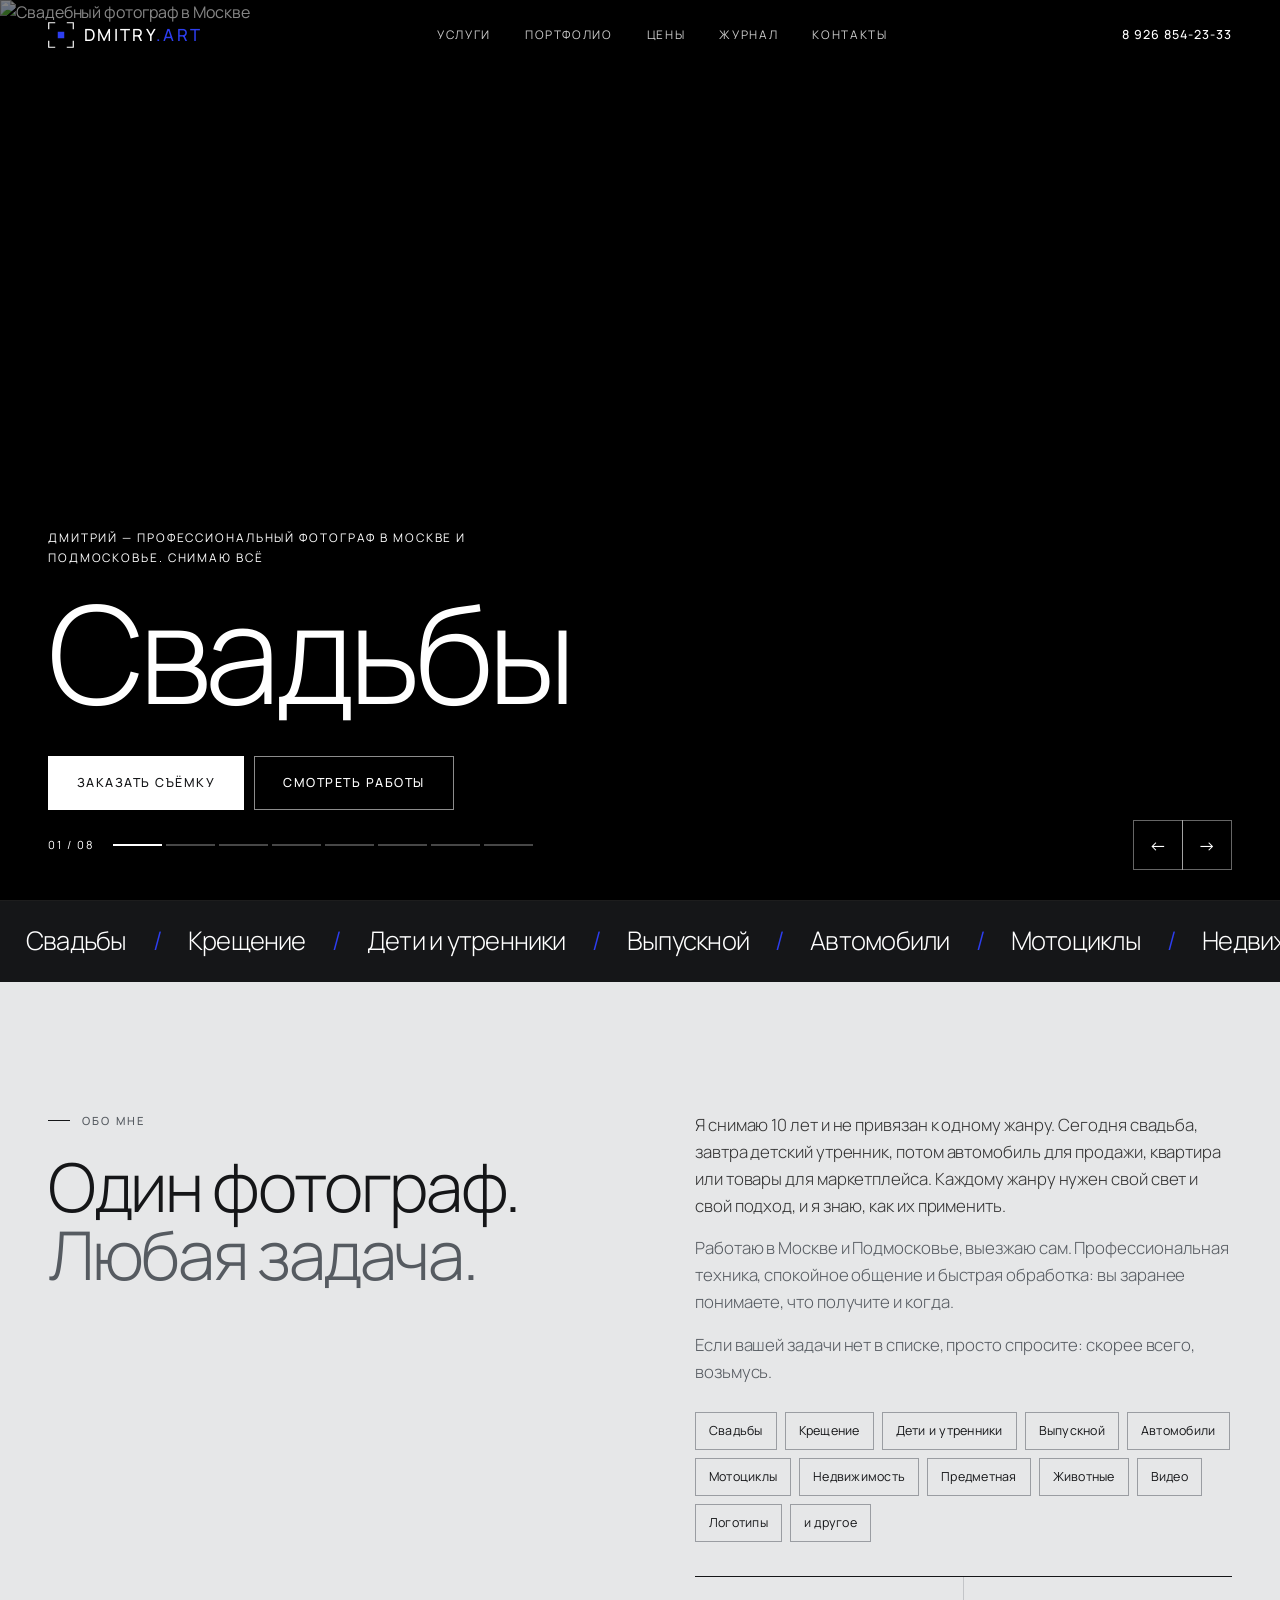
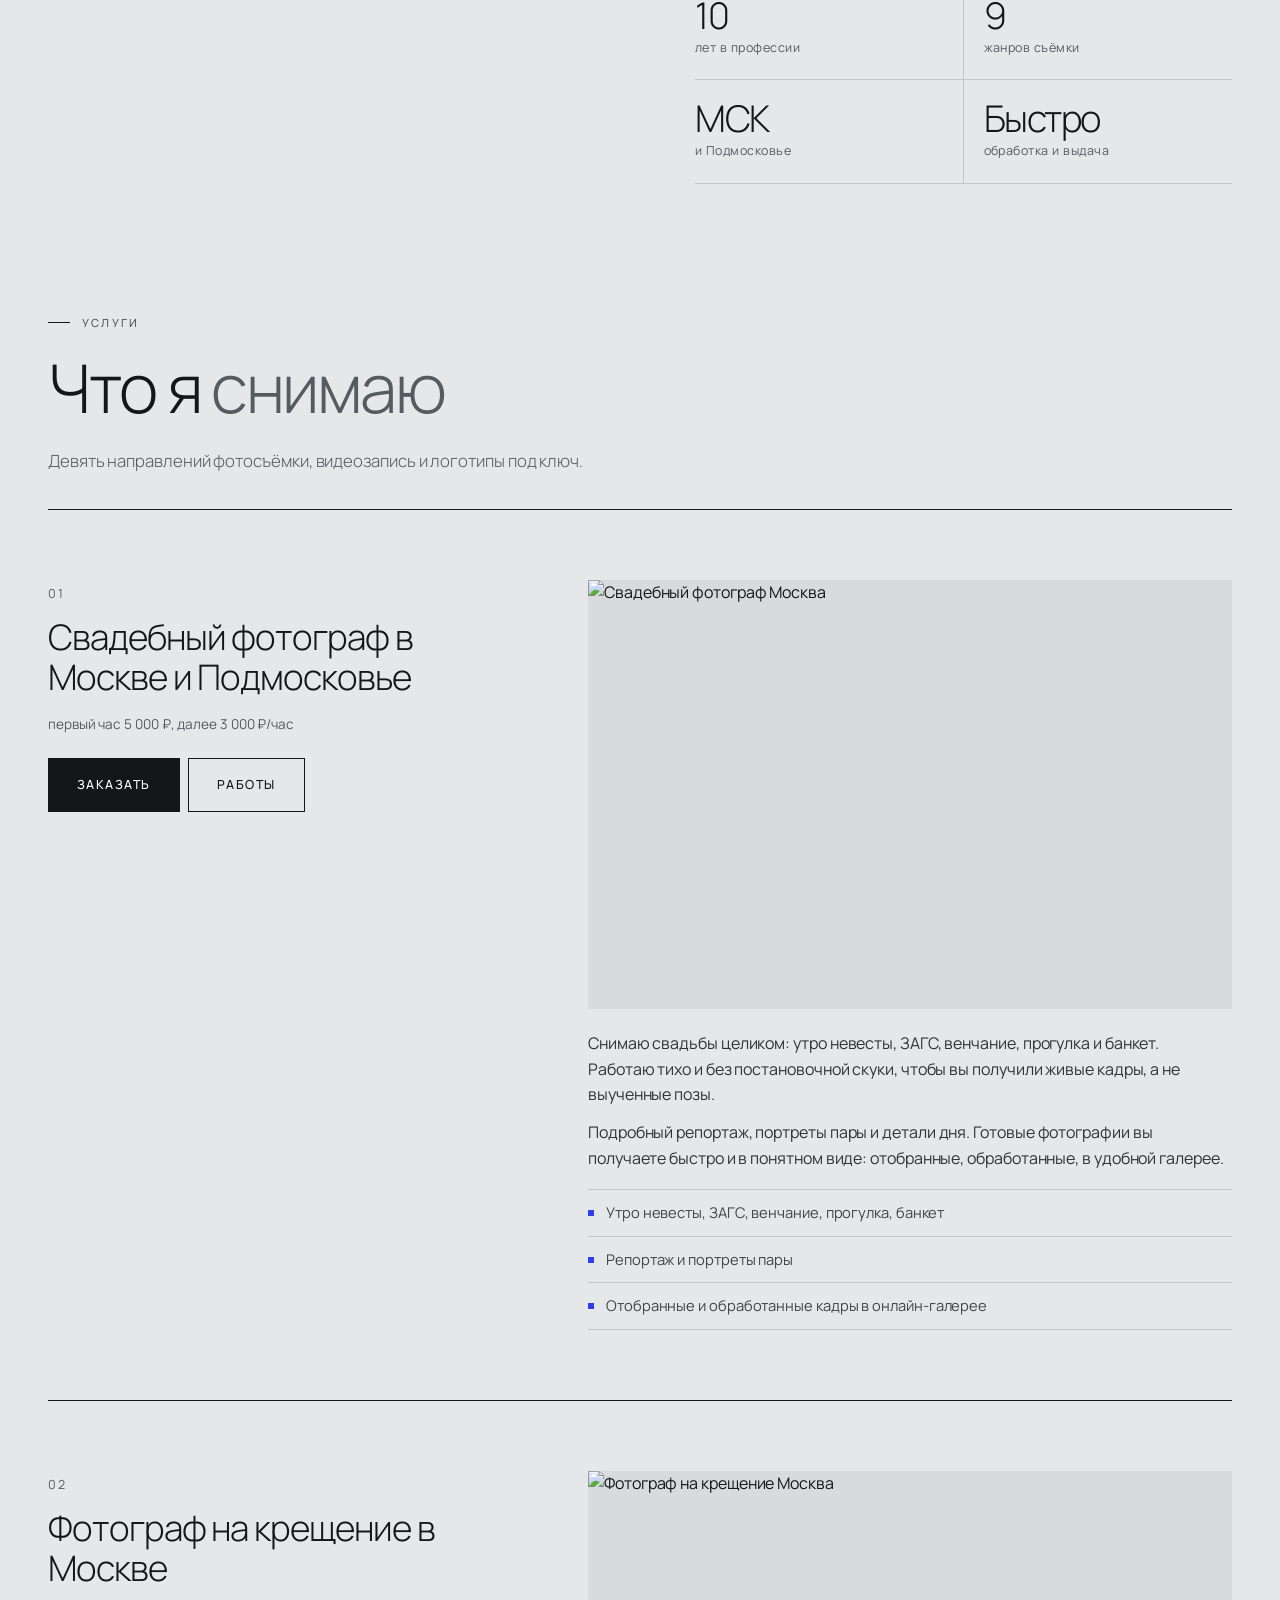
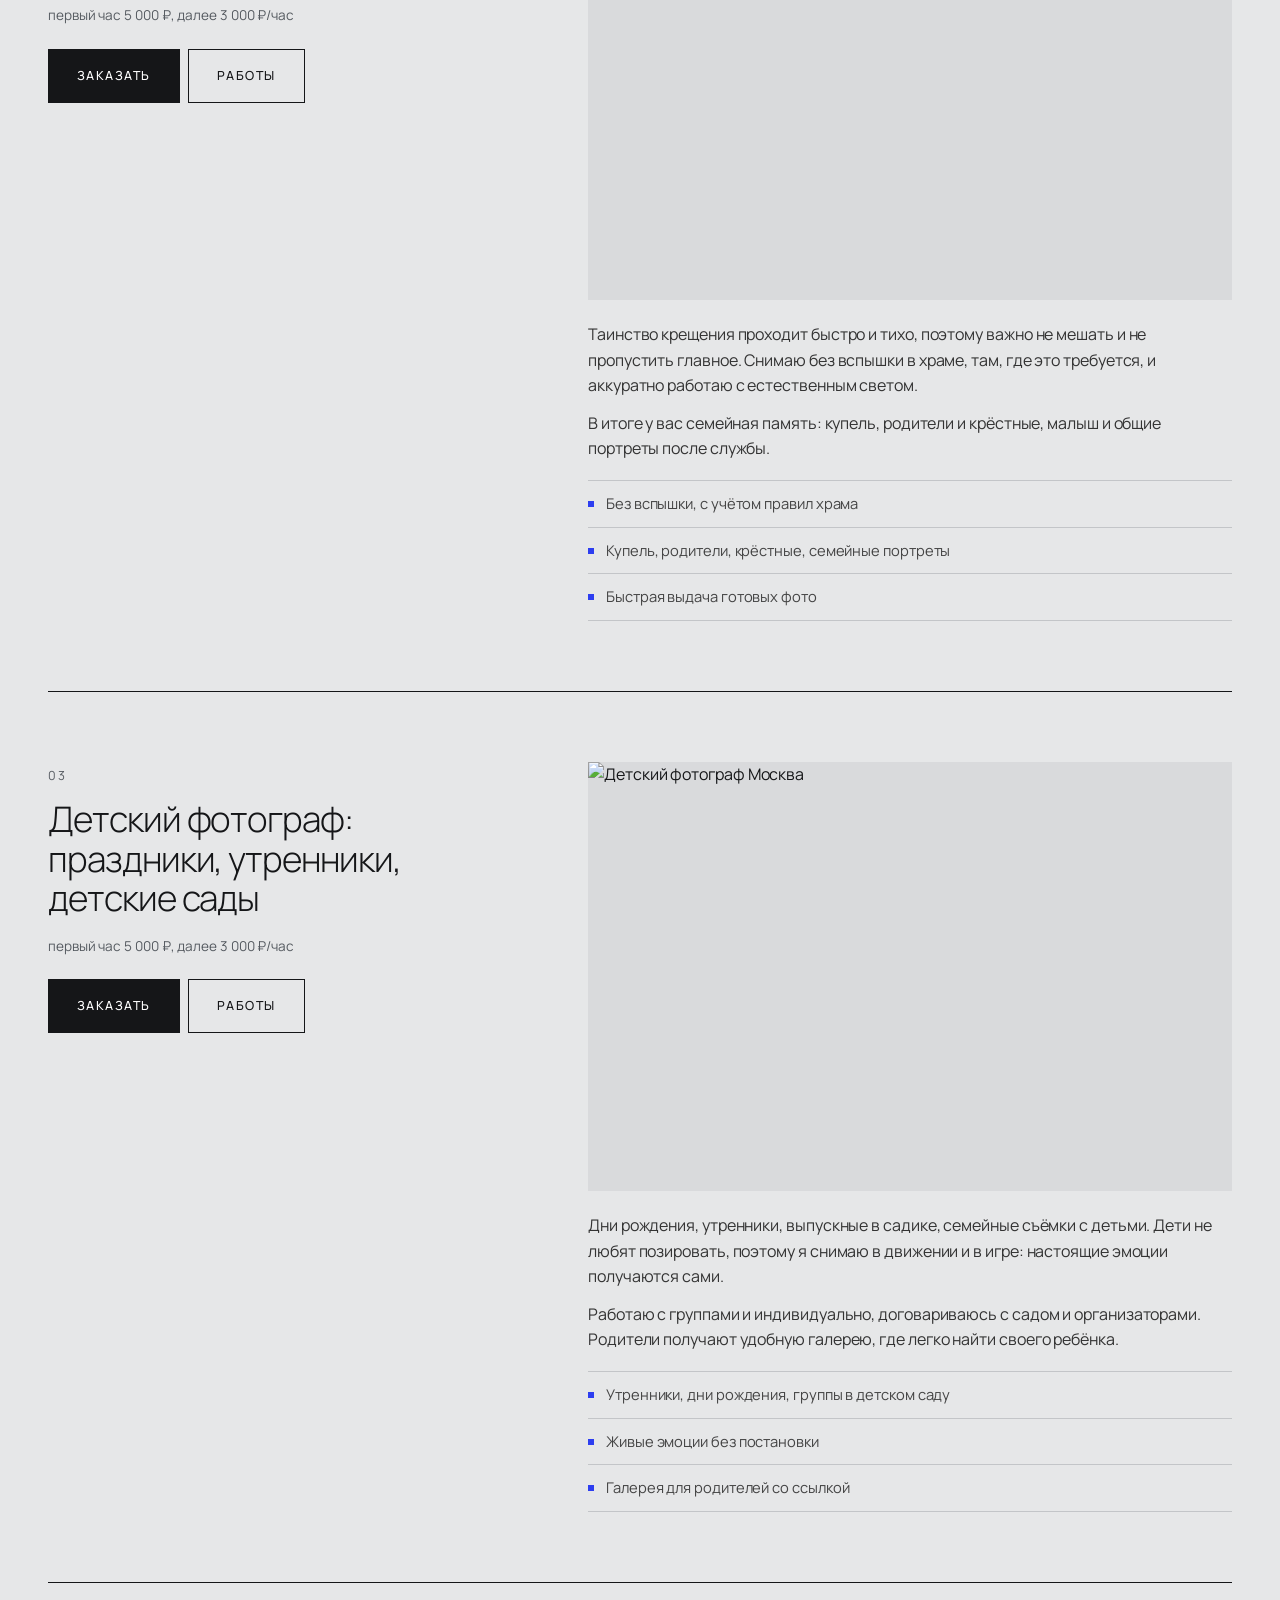
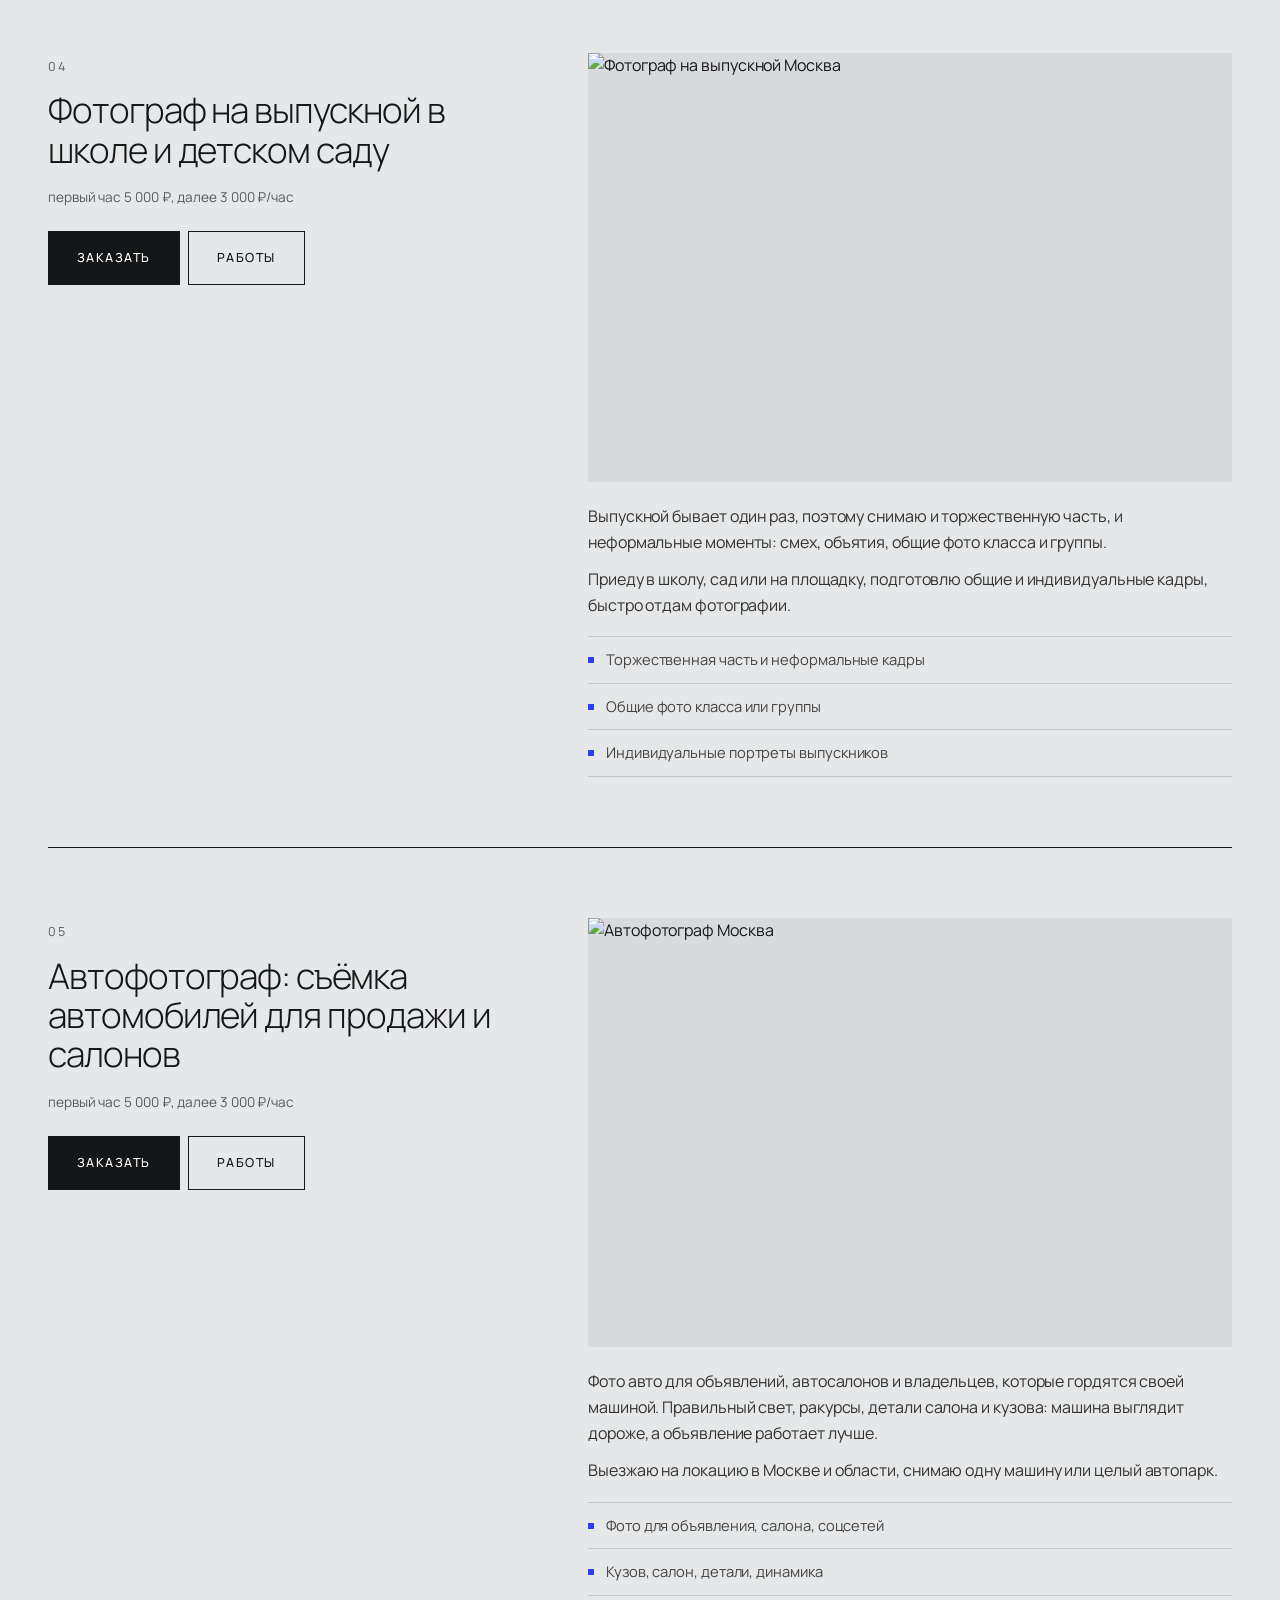
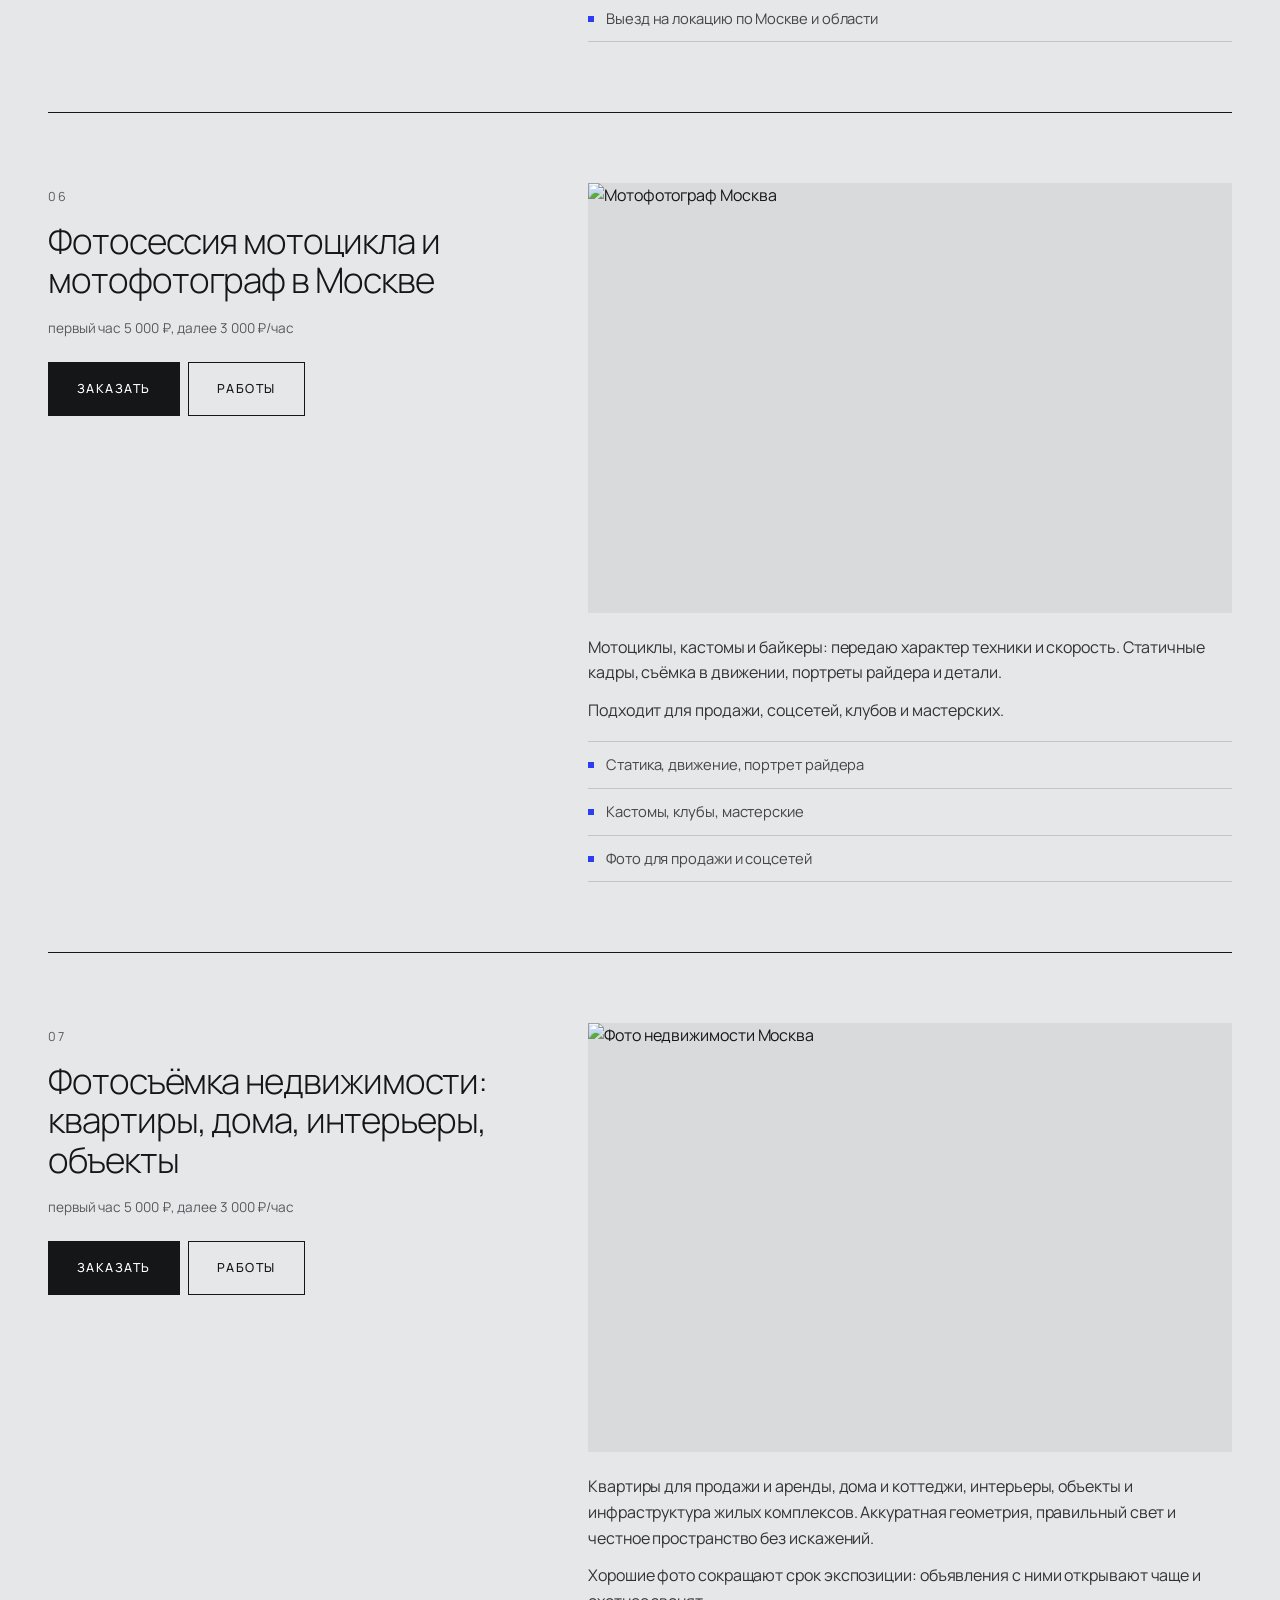
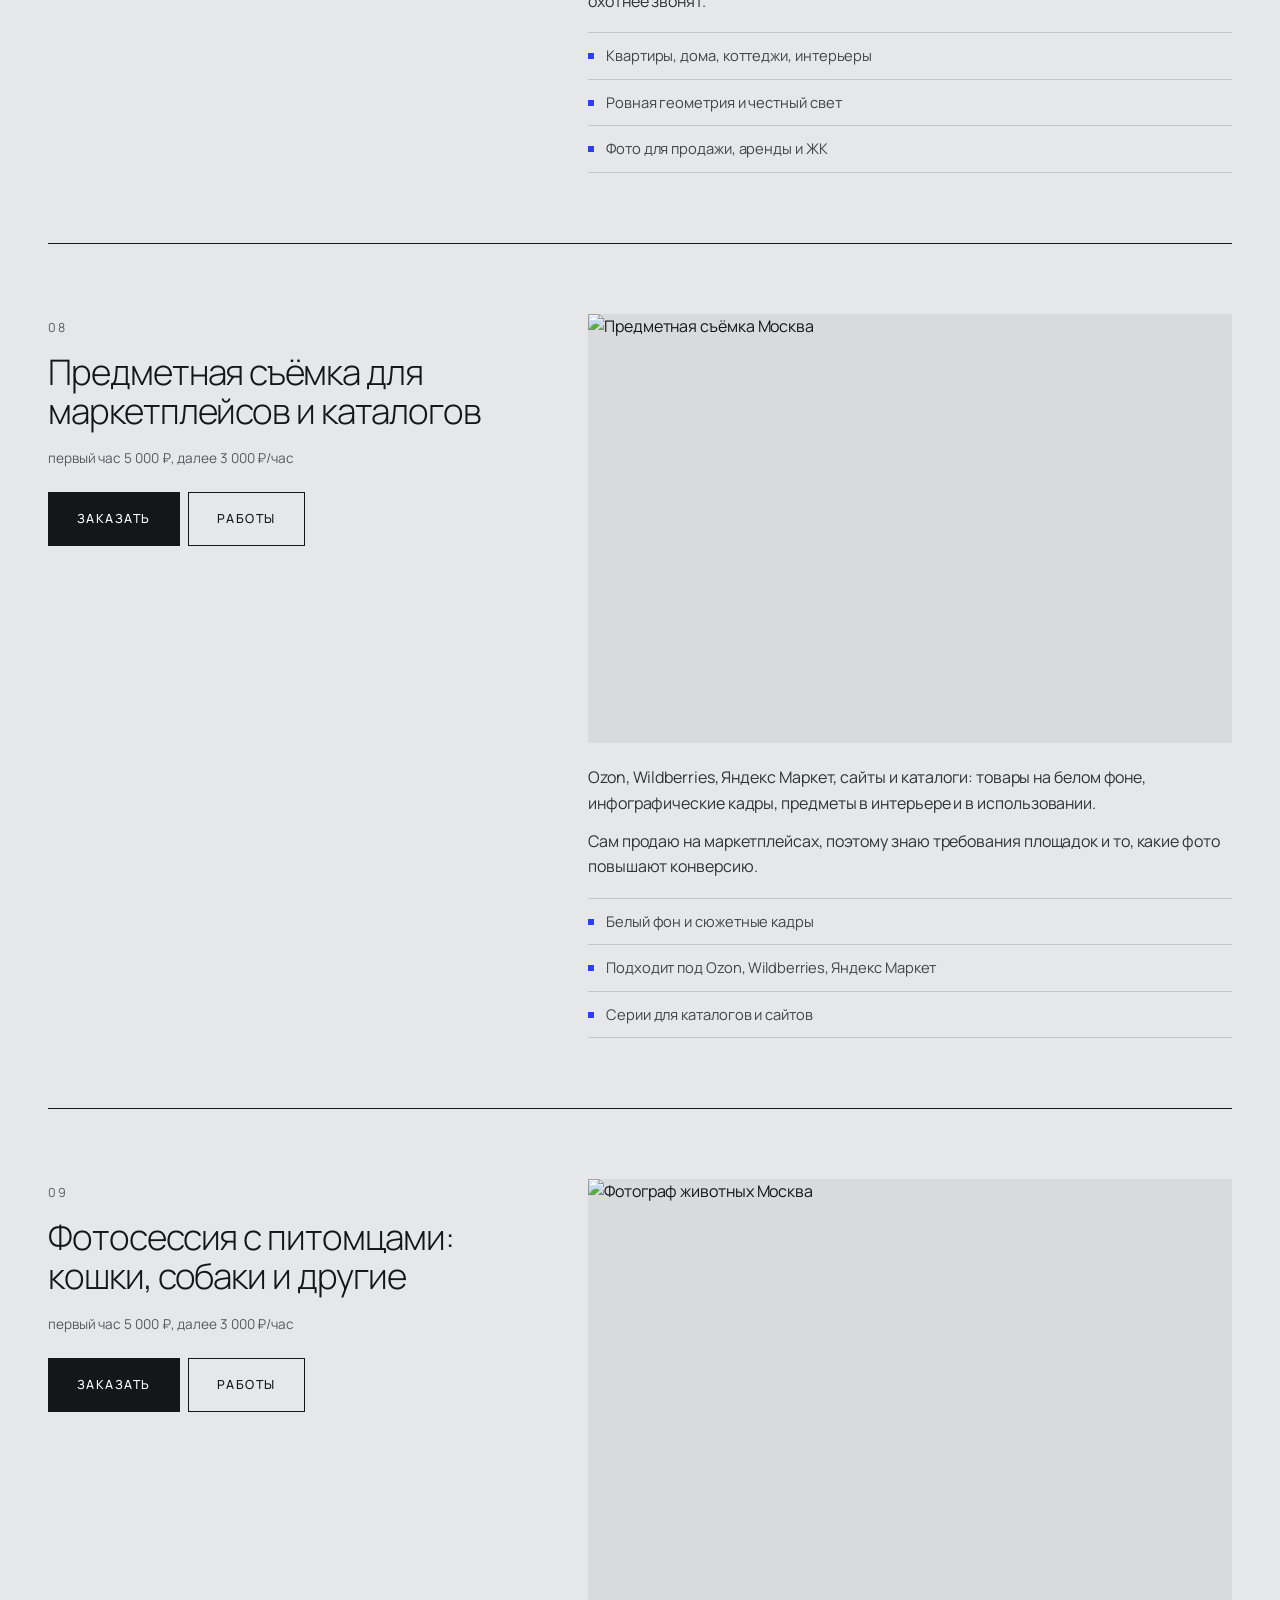
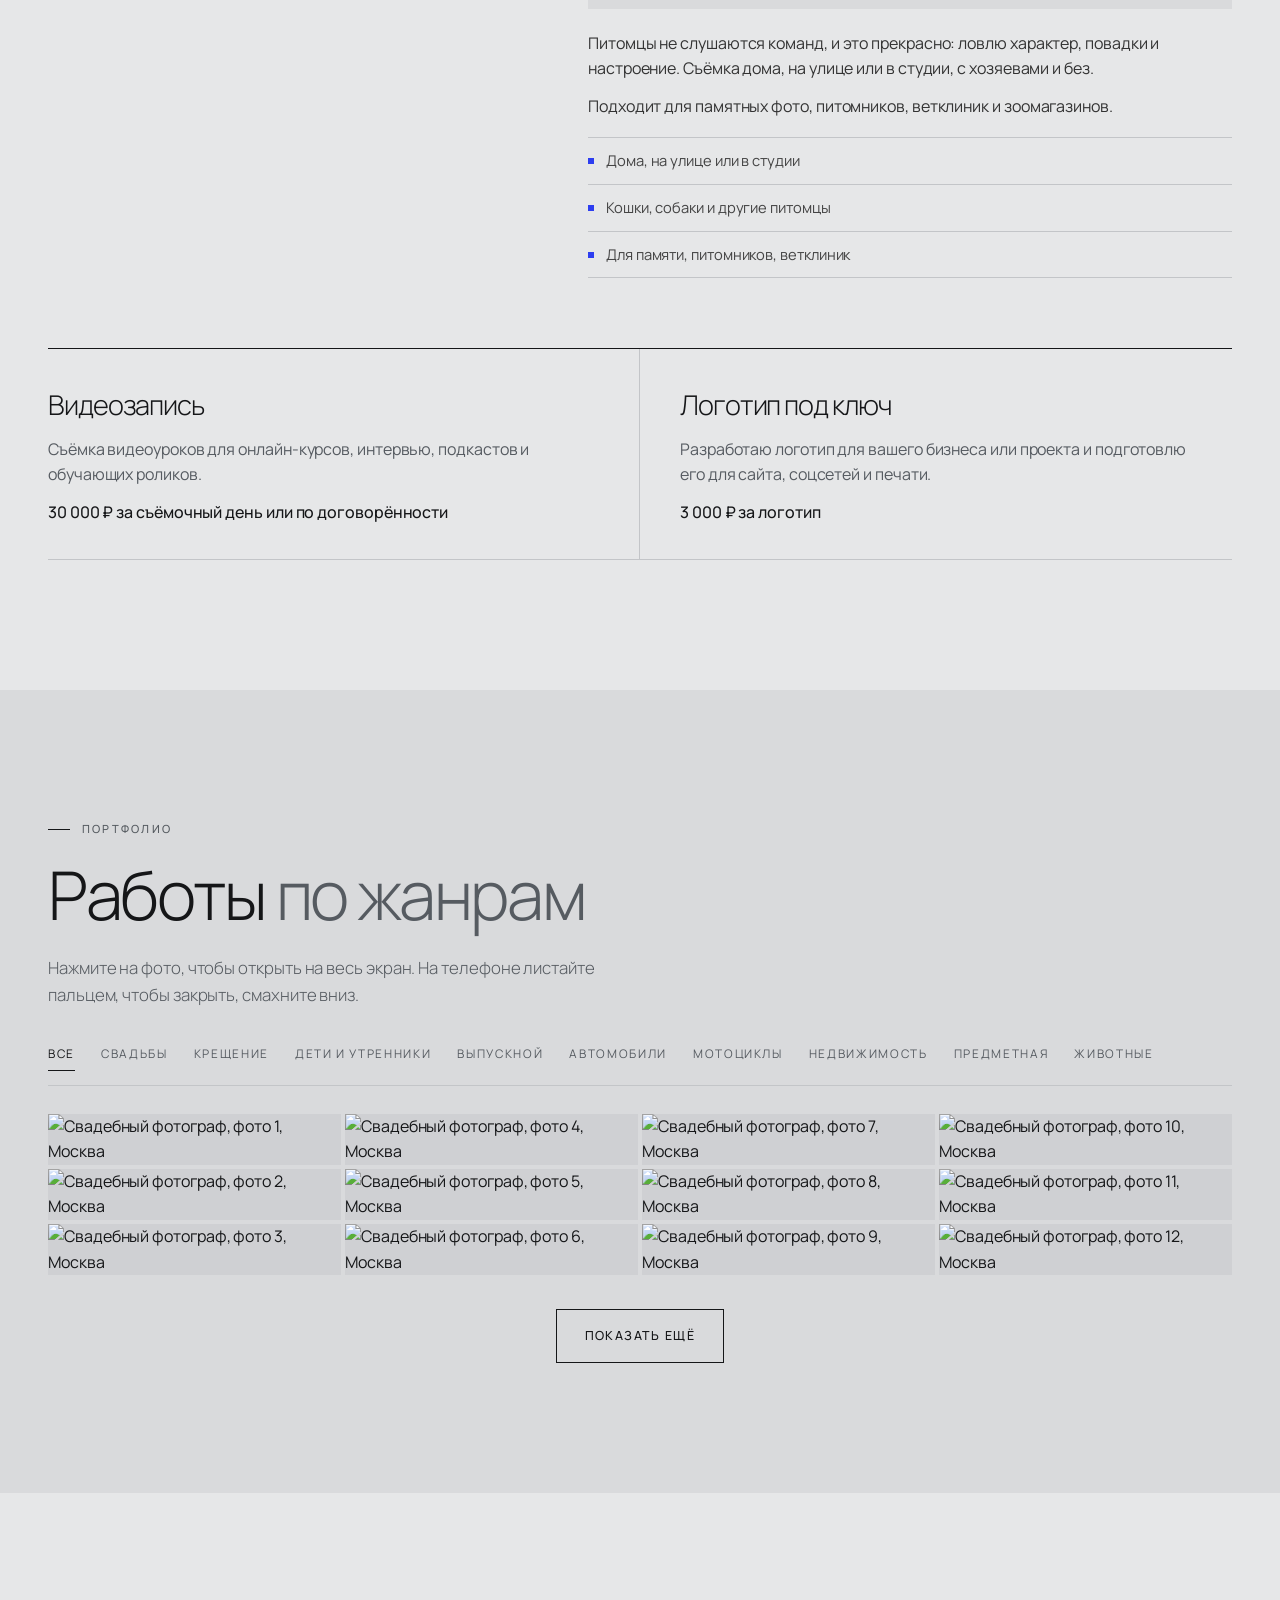
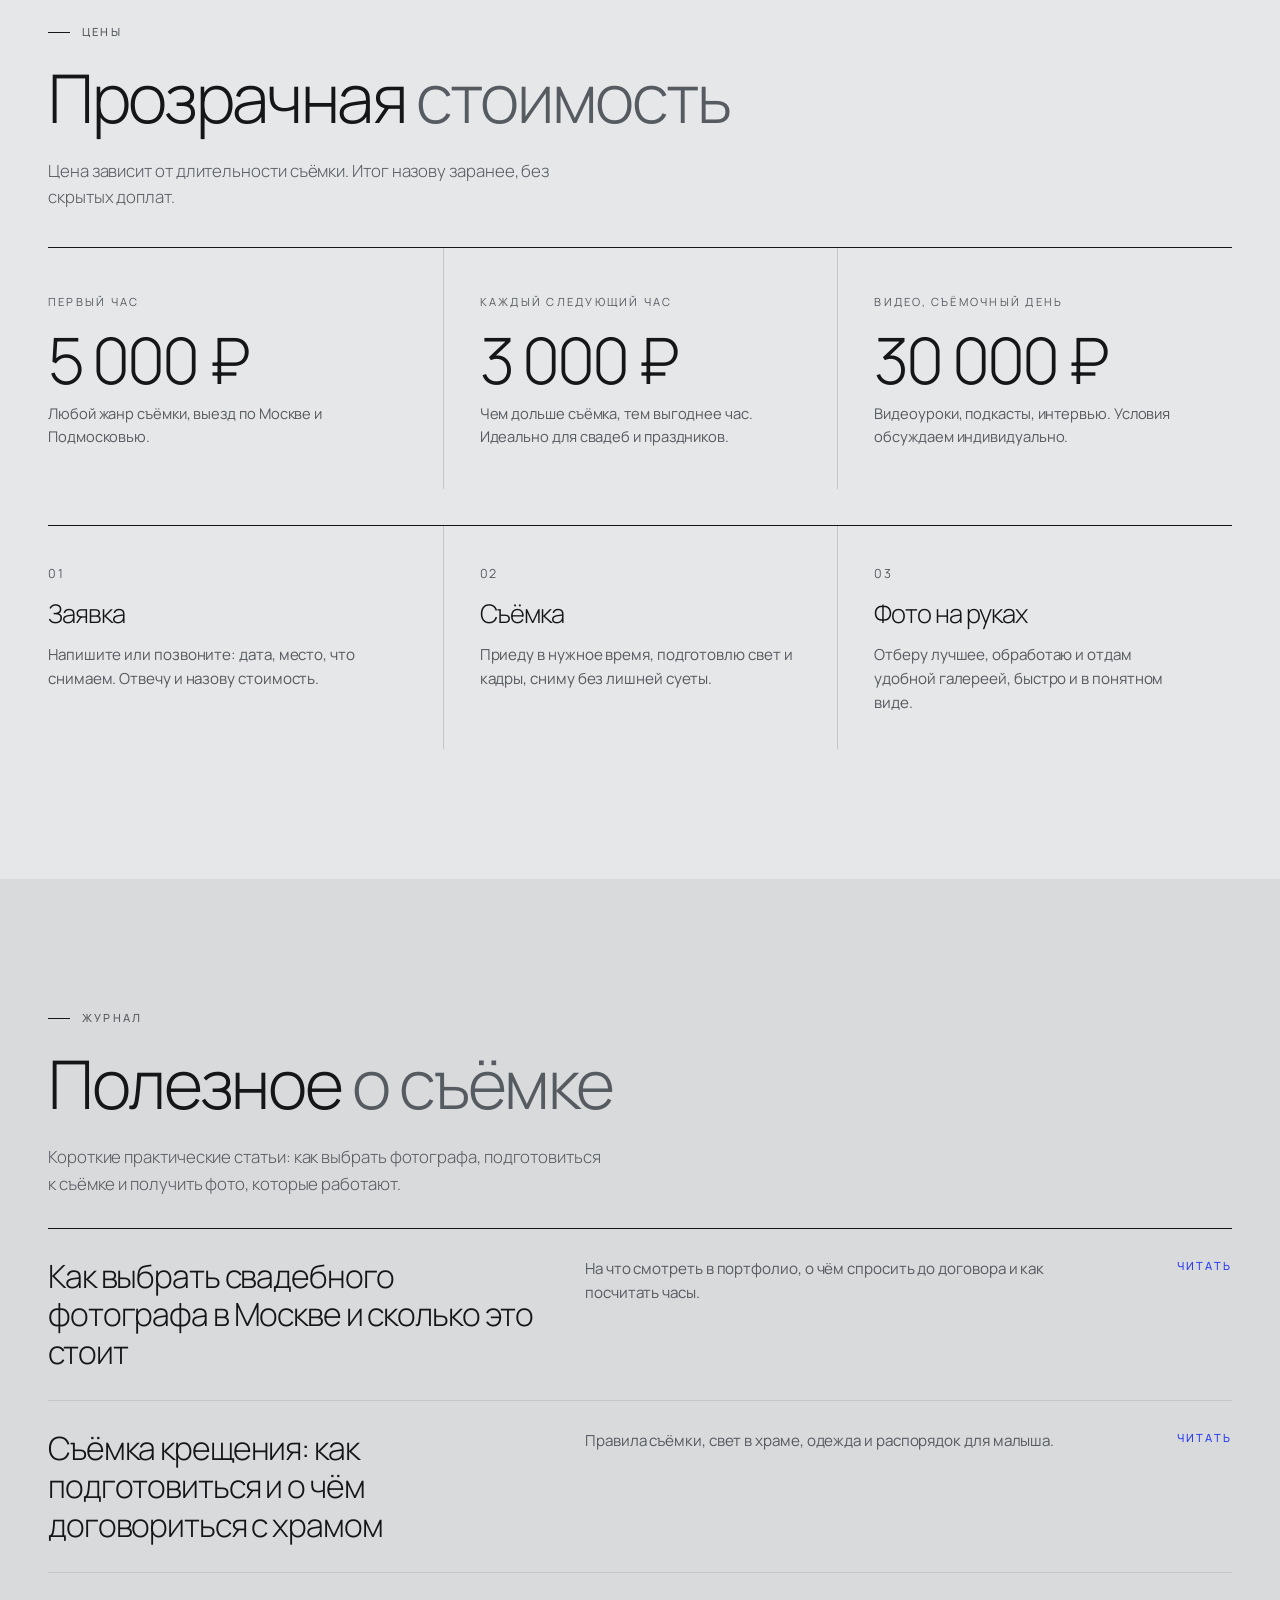
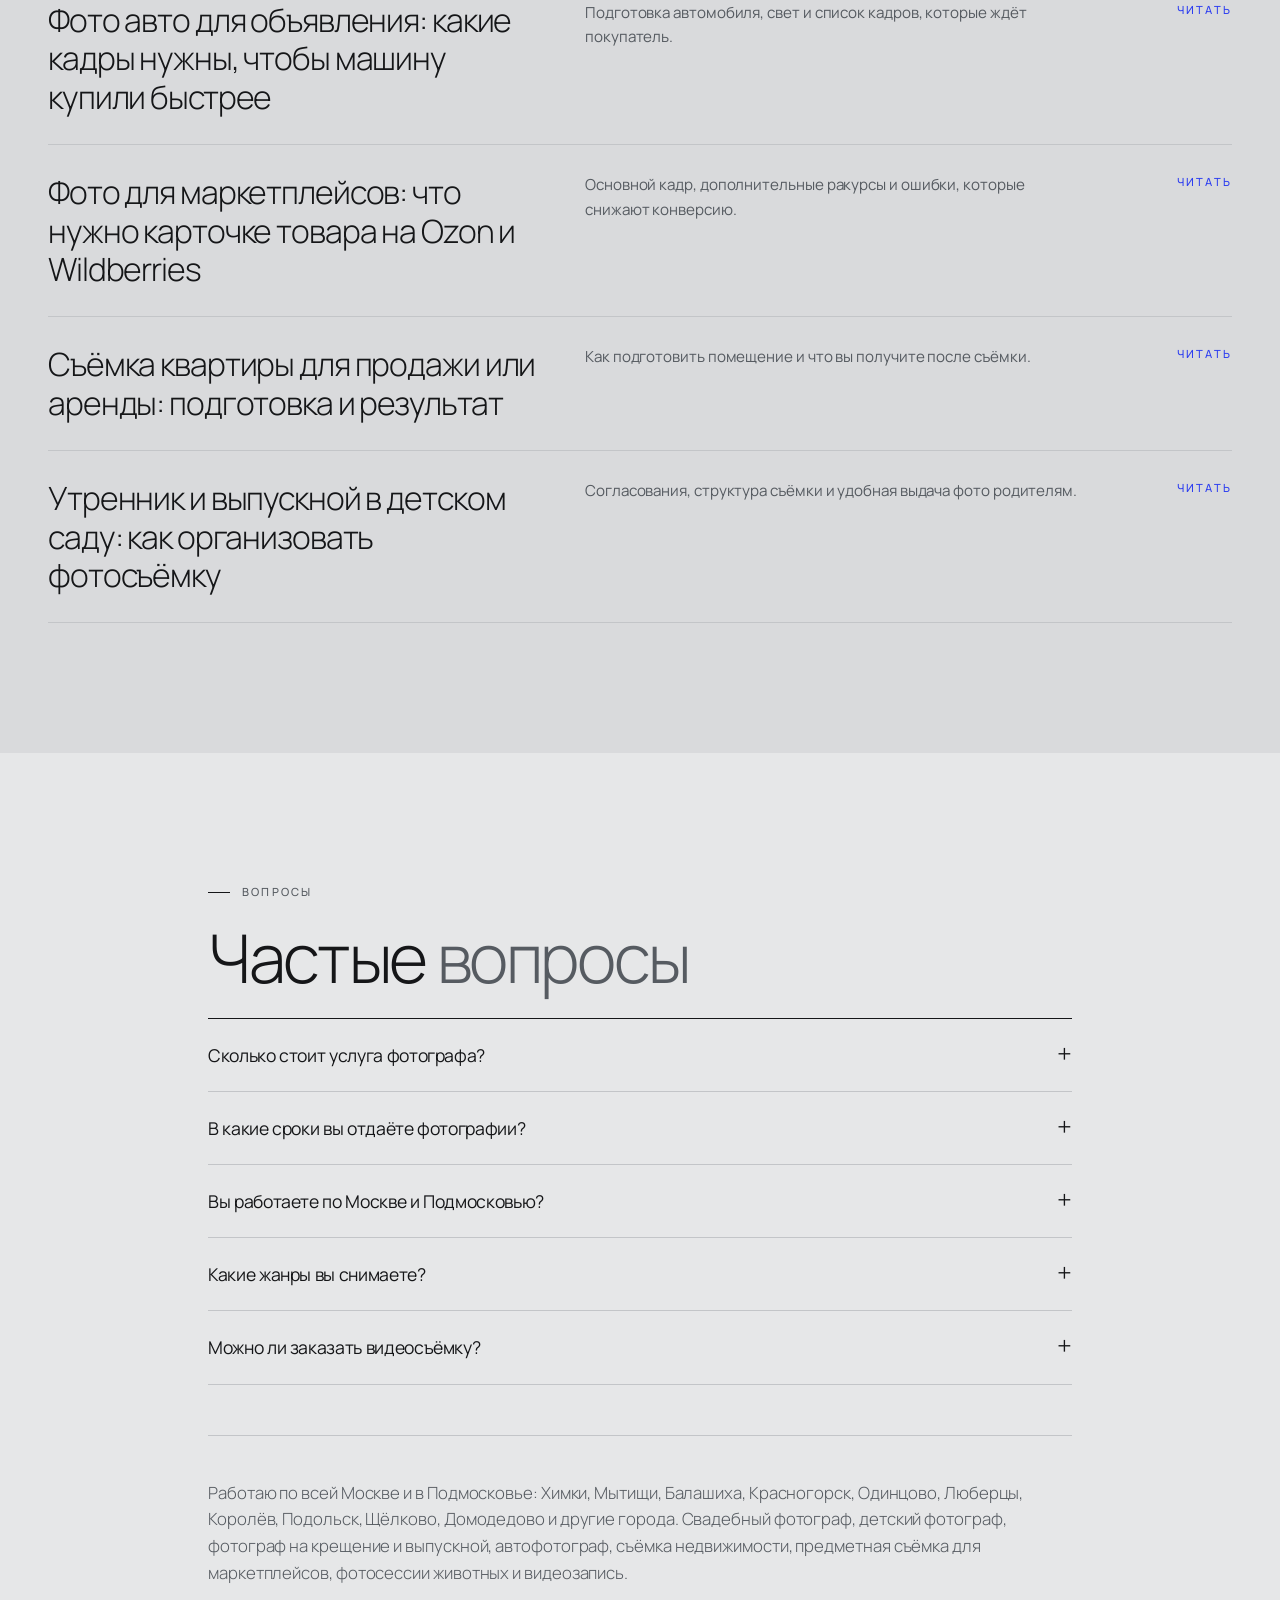
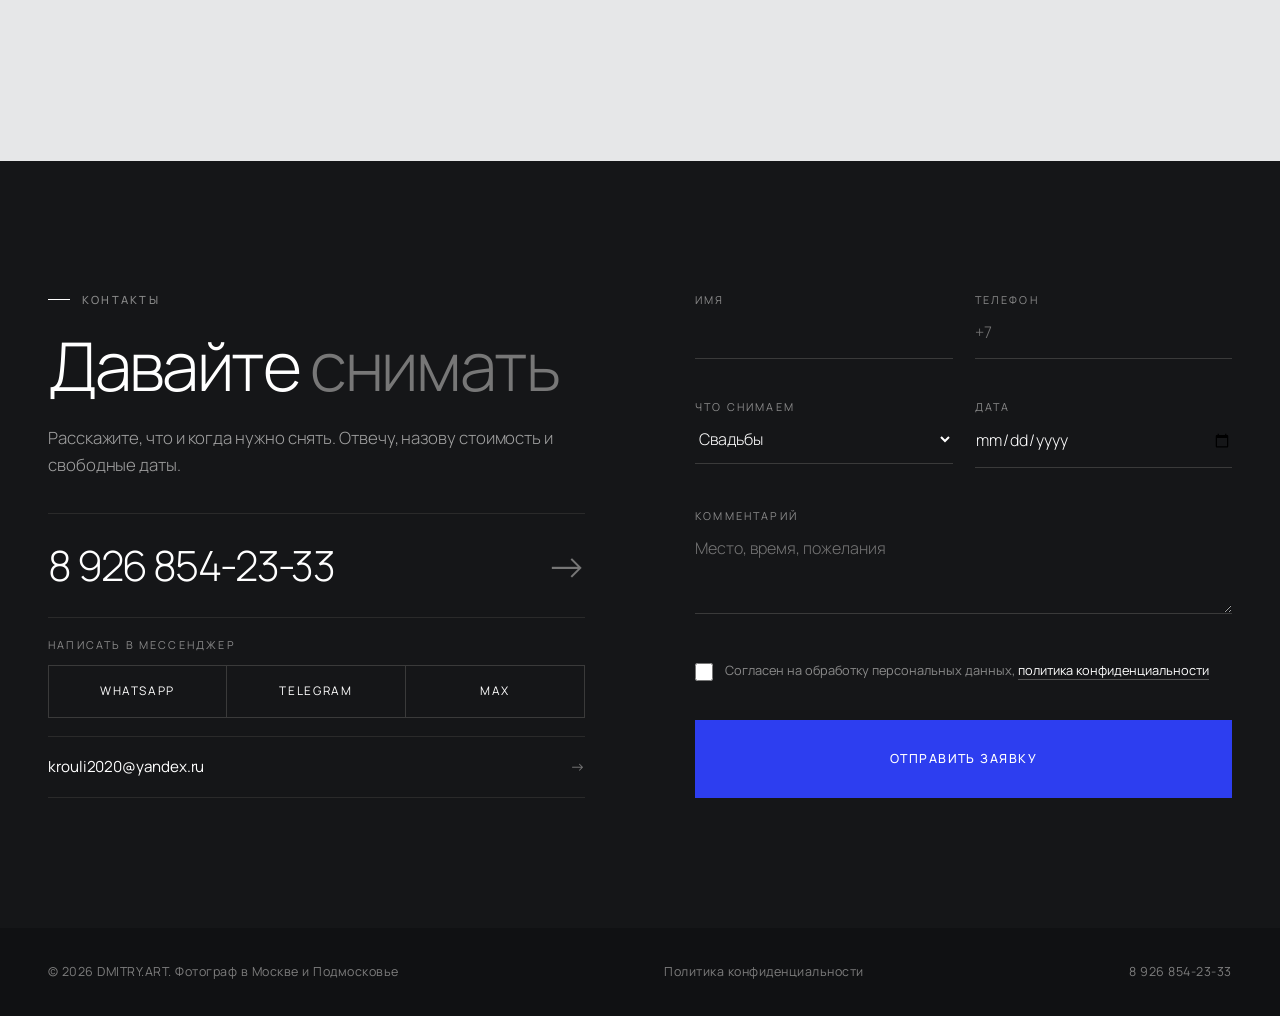
==== index.html @ 83240f7f "Новый саит" ====
<!DOCTYPE html>
<html lang="ru">
<head>
<meta charset="UTF-8">
<meta name="viewport" content="width=device-width,initial-scale=1,viewport-fit=cover">
<script>try{var H=document.documentElement;if(sessionStorage.getItem('pre'))H.classList.add('nopre');else H.classList.add('lock')}catch(e){document.documentElement.classList.add('nopre')}</script>
<noscript><style>#pre{display:none}.hero-c>*,.rv{opacity:1!important;transform:none!important}html.lock,html.lock body{overflow:auto}</style></noscript>
<title>Фотограф в Москве и Подмосковье — Дмитрий | свадьба, дети, авто, недвижимость</title>
<meta name="description" content="Профессиональный фотограф в Москве и Подмосковье: свадьбы, крещение, дети и утренники, выпускной, авто и мото, недвижимость, предметная съёмка, животные, видео. 10 лет опыта. Первый час 5 000 ₽. Тел. 8 926 854-23-33">
<meta name="robots" content="index,follow,max-image-preview:large">
<meta name="theme-color" content="#151618">
<link rel="canonical" href="https://fotografmoscow.ru/">
<link rel="icon" href="/favicon.svg" type="image/svg+xml">
<meta property="og:type" content="website">
<meta property="og:locale" content="ru_RU">
<meta property="og:site_name" content="DMITRY.ART — фотограф в Москве">
<meta property="og:url" content="https://fotografmoscow.ru/">
<meta property="og:title" content="Фотограф в Москве и Подмосковье — снимаю всё">
<meta property="og:description" content="Свадьбы, дети, авто, мото, недвижимость, предметная съёмка, животные, выпускные. 10 лет опыта. Быстрая обработка.">
<meta property="og:image" content="https://90f1661d-2ff4-4f29-b07c-0e47453ca691.selstorage.ru/site1166302/2bfe4692-74da-4766-bc38-d84afed0b779/2bfe4692-74da-4766-bc38-d84afed0b779-16442010.jpeg">
<meta name="twitter:card" content="summary_large_image">
<link rel="preconnect" href="https://fonts.googleapis.com"><link rel="preconnect" href="https://fonts.gstatic.com" crossorigin>
<link rel="preconnect" href="https://90f1661d-2ff4-4f29-b07c-0e47453ca691.selstorage.ru" crossorigin>
<link href="https://fonts.googleapis.com/css2?family=Manrope:wght@300;400;500;600&display=swap&subset=cyrillic" rel="stylesheet">
<script type="application/ld+json">{"@context": "https://schema.org", "@graph": [{"@type": ["LocalBusiness", "ProfessionalService"], "@id": "https://fotografmoscow.ru/#business", "name": "DMITRY.ART — фотограф в Москве", "url": "https://fotografmoscow.ru/", "telephone": "+79268542333", "email": "krouli2020@yandex.ru", "image": "https://90f1661d-2ff4-4f29-b07c-0e47453ca691.selstorage.ru/site1166302/2bfe4692-74da-4766-bc38-d84afed0b779/2bfe4692-74da-4766-bc38-d84afed0b779-16442010.jpeg", "logo": "https://fotografmoscow.ru/logo.svg", "description": "Многопрофильный фотограф в Москве и Подмосковье: свадьбы, крещения, дети, выпускные, авто, мото, недвижимость, предметная съёмка, животные, видео.", "address": {"@type": "PostalAddress", "addressLocality": "Москва", "addressCountry": "RU"}, "areaServed": ["Москва", "Московская область"], "priceRange": "от 5000 ₽", "hasOfferCatalog": {"@type": "OfferCatalog", "name": "Услуги фотографа", "itemListElement": [{"@type": "Offer", "itemOffered": {"@type": "Service", "name": "Свадебный фотограф в Москве и Подмосковье", "areaServed": "Москва и Московская область"}}, {"@type": "Offer", "itemOffered": {"@type": "Service", "name": "Фотограф на крещение в Москве", "areaServed": "Москва и Московская область"}}, {"@type": "Offer", "itemOffered": {"@type": "Service", "name": "Детский фотограф: праздники, утренники, детские сады", "areaServed": "Москва и Московская область"}}, {"@type": "Offer", "itemOffered": {"@type": "Service", "name": "Фотограф на выпускной в школе и детском саду", "areaServed": "Москва и Московская область"}}, {"@type": "Offer", "itemOffered": {"@type": "Service", "name": "Автофотограф: съёмка автомобилей для продажи и салонов", "areaServed": "Москва и Московская область"}}, {"@type": "Offer", "itemOffered": {"@type": "Service", "name": "Фотосессия мотоцикла и мотофотограф в Москве", "areaServed": "Москва и Московская область"}}, {"@type": "Offer", "itemOffered": {"@type": "Service", "name": "Фотосъёмка недвижимости: квартиры, дома, интерьеры, объекты", "areaServed": "Москва и Московская область"}}, {"@type": "Offer", "itemOffered": {"@type": "Service", "name": "Предметная съёмка для маркетплейсов и каталогов", "areaServed": "Москва и Московская область"}}, {"@type": "Offer", "itemOffered": {"@type": "Service", "name": "Фотосессия с питомцами: кошки, собаки и другие", "areaServed": "Москва и Московская область"}}]}}, {"@type": "FAQPage", "mainEntity": [{"@type": "Question", "name": "Сколько стоит услуга фотографа?", "acceptedAnswer": {"@type": "Answer", "text": "Первый час съёмки стоит 5 000 ₽, каждый следующий час 3 000 ₽. Съёмка в ЗАГСе 5 000 ₽. Точную стоимость назову после короткого разговора о задаче."}}, {"@type": "Question", "name": "В какие сроки вы отдаёте фотографии?", "acceptedAnswer": {"@type": "Answer", "text": "Быстро: отбираю лучшие кадры и обрабатываю их без долгих пауз. Конкретный срок называю заранее, он зависит от объёма съёмки."}}, {"@type": "Question", "name": "Вы работаете по Москве и Подмосковью?", "acceptedAnswer": {"@type": "Answer", "text": "Да, выезжаю по Москве и Московской области. Дальние поездки обсуждаем отдельно."}}, {"@type": "Question", "name": "Какие жанры вы снимаете?", "acceptedAnswer": {"@type": "Answer", "text": "Свадьбы, крещения, детские праздники и сады, выпускные, автомобили, мотоциклы, недвижимость, предметную съёмку для маркетплейсов и животных. Также записываю видео и делаю логотипы под ключ."}}, {"@type": "Question", "name": "Можно ли заказать видеосъёмку?", "acceptedAnswer": {"@type": "Answer", "text": "Да: видеоуроки для онлайн-курсов, интервью, подкасты. Съёмочный день стоит 30 000 ₽ или по договорённости."}}]}, {"@type": "Article", "headline": "Как выбрать свадебного фотографа в Москве и сколько это стоит", "description": "На что смотреть в портфолио, о чём спросить до договора и как посчитать часы.", "datePublished": "2026-10-28", "dateModified": "2026-10-28", "author": {"@type": "Person", "name": "Дмитрий"}, "publisher": {"@id": "https://fotografmoscow.ru/#business"}, "mainEntityOfPage": "https://fotografmoscow.ru/#kak-vybrat-svadebnogo-fotografa", "image": "https://90f1661d-2ff4-4f29-b07c-0e47453ca691.selstorage.ru/site1166302/2bfe4692-74da-4766-bc38-d84afed0b779/2bfe4692-74da-4766-bc38-d84afed0b779-16442010.jpeg"}, {"@type": "Article", "headline": "Съёмка крещения: как подготовиться и о чём договориться с храмом", "description": "Правила съёмки, свет в храме, одежда и распорядок для малыша.", "datePublished": "2026-10-28", "dateModified": "2026-10-28", "author": {"@type": "Person", "name": "Дмитрий"}, "publisher": {"@id": "https://fotografmoscow.ru/#business"}, "mainEntityOfPage": "https://fotografmoscow.ru/#semka-kresheniya", "image": "https://90f1661d-2ff4-4f29-b07c-0e47453ca691.selstorage.ru/site1166302/2bfe4692-74da-4766-bc38-d84afed0b779/2bfe4692-74da-4766-bc38-d84afed0b779-16442010.jpeg"}, {"@type": "Article", "headline": "Фото авто для объявления: какие кадры нужны, чтобы машину купили быстрее", "description": "Подготовка автомобиля, свет и список кадров, которые ждёт покупатель.", "datePublished": "2026-10-28", "dateModified": "2026-10-28", "author": {"@type": "Person", "name": "Дмитрий"}, "publisher": {"@id": "https://fotografmoscow.ru/#business"}, "mainEntityOfPage": "https://fotografmoscow.ru/#foto-avto-dlya-obyavleniya", "image": "https://90f1661d-2ff4-4f29-b07c-0e47453ca691.selstorage.ru/site1166302/2bfe4692-74da-4766-bc38-d84afed0b779/2bfe4692-74da-4766-bc38-d84afed0b779-16442010.jpeg"}, {"@type": "Article", "headline": "Фото для маркетплейсов: что нужно карточке товара на Ozon и Wildberries", "description": "Основной кадр, дополнительные ракурсы и ошибки, которые снижают конверсию.", "datePublished": "2026-10-28", "dateModified": "2026-10-28", "author": {"@type": "Person", "name": "Дмитрий"}, "publisher": {"@id": "https://fotografmoscow.ru/#business"}, "mainEntityOfPage": "https://fotografmoscow.ru/#foto-dlya-marketpleysov", "image": "https://90f1661d-2ff4-4f29-b07c-0e47453ca691.selstorage.ru/site1166302/2bfe4692-74da-4766-bc38-d84afed0b779/2bfe4692-74da-4766-bc38-d84afed0b779-16442010.jpeg"}, {"@type": "Article", "headline": "Съёмка квартиры для продажи или аренды: подготовка и результат", "description": "Как подготовить помещение и что вы получите после съёмки.", "datePublished": "2026-10-28", "dateModified": "2026-10-28", "author": {"@type": "Person", "name": "Дмитрий"}, "publisher": {"@id": "https://fotografmoscow.ru/#business"}, "mainEntityOfPage": "https://fotografmoscow.ru/#semka-kvartiry", "image": "https://90f1661d-2ff4-4f29-b07c-0e47453ca691.selstorage.ru/site1166302/2bfe4692-74da-4766-bc38-d84afed0b779/2bfe4692-74da-4766-bc38-d84afed0b779-16442010.jpeg"}, {"@type": "Article", "headline": "Утренник и выпускной в детском саду: как организовать фотосъёмку", "description": "Согласования, структура съёмки и удобная выдача фото родителям.", "datePublished": "2026-10-28", "dateModified": "2026-10-28", "author": {"@type": "Person", "name": "Дмитрий"}, "publisher": {"@id": "https://fotografmoscow.ru/#business"}, "mainEntityOfPage": "https://fotografmoscow.ru/#utrennik-i-vypusknoy", "image": "https://90f1661d-2ff4-4f29-b07c-0e47453ca691.selstorage.ru/site1166302/2bfe4692-74da-4766-bc38-d84afed0b779/2bfe4692-74da-4766-bc38-d84afed0b779-16442010.jpeg"}]}</script>
<style>
*,*::before,*::after{box-sizing:border-box;margin:0;padding:0}
:root{--bg:#e6e7e8;--soft:#d9dadc;--ink:#151618;--mut:#565b61;--line:#c3c5c8;--acc:#2d3ef0}
html{scroll-behavior:smooth;-webkit-text-size-adjust:100%}
html.lock,html.lock body{overflow:hidden}
body{font-family:'Manrope',system-ui,-apple-system,'Segoe UI',Roboto,Helvetica,Arial,sans-serif;background:var(--bg);color:var(--ink);line-height:1.6;font-size:16px;font-weight:400;letter-spacing:-.005em;overflow-x:hidden}
img{display:block;max-width:100%}
a{color:inherit;text-decoration:none}
button{font:inherit;cursor:pointer;border:0;background:none;color:inherit;border-radius:0}
ul{list-style:none}
.wrap{padding:0 20px;max-width:1360px;margin:0 auto}
@media(min-width:900px){.wrap{padding:0 48px}}
section{padding:84px 0}
@media(min-width:900px){section{padding:130px 0}}
.lbl{font-size:.7rem;letter-spacing:.2em;text-transform:uppercase;color:var(--mut);font-weight:500;margin-bottom:22px;display:flex;gap:12px;align-items:center}
.lbl::before{content:"";width:22px;height:1px;background:var(--ink)}
.d{font-weight:300;letter-spacing:-.035em;line-height:1.02}
h1,h2,h3{overflow-wrap:break-word;hyphens:manual}
h2.d{font-size:clamp(2rem,6vw,4.2rem);margin-bottom:26px}
h2.d em{font-style:normal;color:var(--mut)}
.lead{color:var(--mut);max-width:560px;font-size:1.05rem;font-weight:300}
.btn{display:inline-flex;align-items:center;justify-content:center;padding:16px 28px;border:1px solid var(--ink);background:var(--ink);color:#fff;font-size:.78rem;font-weight:500;letter-spacing:.12em;text-transform:uppercase;transition:.25s}
.btn:hover{background:var(--acc);border-color:var(--acc)}
.btn.ghost{background:transparent;color:var(--ink)}
.btn.ghost:hover{background:var(--ink);color:#fff;border-color:var(--ink)}
.btn.w{background:#fff;color:var(--ink);border-color:#fff}
.btn.w:hover{background:var(--acc);border-color:var(--acc);color:#fff}
.btn.wg{background:transparent;color:#fff;border-color:rgba(255,255,255,.55)}
.btn.wg:hover{background:#fff;color:var(--ink);border-color:#fff}
.ln{border-bottom:1px solid currentColor;padding-bottom:2px;font-weight:500}
.ln:hover{color:var(--acc)}

/* preloader */
#pre{position:fixed;inset:0;z-index:300;background:#151618;color:#fff;display:flex;align-items:center;justify-content:center;transition:transform 1s cubic-bezier(.76,0,.24,1)}
html.nopre #pre{display:none}
#pre.out{transform:translateY(-100%)}
.pre-frame{position:absolute;left:50%;top:50%;width:calc(78vmin - 40vmin*var(--p,0));height:calc(78vmin - 40vmin*var(--p,0));transform:translate(-50%,-50%)}
.pre-frame i{position:absolute;width:22px;height:22px;border:0 solid #fff}
.pre-frame i:nth-child(1){left:0;top:0;border-width:1px 0 0 1px}
.pre-frame i:nth-child(2){right:0;top:0;border-width:1px 1px 0 0}
.pre-frame i:nth-child(3){right:0;bottom:0;border-width:0 1px 1px 0}
.pre-frame i:nth-child(4){left:0;bottom:0;border-width:0 0 1px 1px}
.pre-num{font-weight:300;font-size:clamp(3rem,13vw,8rem);letter-spacing:-.04em;font-variant-numeric:tabular-nums;line-height:1}
.pre-name{position:absolute;left:0;right:0;bottom:34px;text-align:center;font-size:.7rem;letter-spacing:.32em;text-transform:uppercase;color:#8a8a8a}
.pre-dot{position:absolute;left:50%;top:50%;width:8px;height:8px;margin:-4px 0 0 -4px;background:var(--acc);opacity:0}

/* header */
header{position:fixed;top:0;left:0;right:0;z-index:60;display:flex;align-items:center;justify-content:space-between;padding:16px 20px;color:#fff;transition:background .3s,color .3s,border-color .3s;border-bottom:1px solid transparent}
header.solid{background:rgba(230,231,232,.94);backdrop-filter:blur(14px);-webkit-backdrop-filter:blur(14px);color:var(--ink);border-bottom-color:var(--line)}
.logo{display:flex;align-items:center;gap:10px;font-weight:300;font-size:1.05rem;letter-spacing:.14em}
.logo i{font-style:normal;color:var(--acc);font-weight:500}
.logo b{font-weight:500}
nav{display:none;gap:34px;font-size:.74rem;letter-spacing:.14em;text-transform:uppercase}
nav a{opacity:.8;transition:.2s}nav a:hover{opacity:1}
.hph{display:none;font-size:.78rem;letter-spacing:.08em;font-weight:500}
.mbtn{font-size:.72rem;letter-spacing:.18em;text-transform:uppercase;font-weight:500;padding:10px 0}
.menu-open .mbtn{color:#fff}
.mmenu{position:fixed;inset:0;background:#151618;color:#fff;z-index:55;display:flex;flex-direction:column;justify-content:center;padding:90px 20px 40px;transform:translateY(-100%);transition:transform .6s cubic-bezier(.76,0,.24,1)}
.menu-open .mmenu{transform:none}
.menu-open header{color:#fff;background:transparent;border-bottom-color:transparent;backdrop-filter:none}
.mmenu a.l{font-weight:300;font-size:2.4rem;letter-spacing:-.04em;padding:8px 0;border-bottom:1px solid #222}
.mmenu .ph{margin-top:26px;font-size:1.1rem;color:#9aa4ff}
@media(min-width:900px){header{padding:22px 48px}nav{display:flex}.hph{display:block}.mbtn{display:none}}

/* hero */
#hero{position:relative;height:100svh;min-height:620px;padding:0;background:#000;color:#fff;overflow:hidden}
.slide{position:absolute;inset:0;opacity:0;transition:opacity 1.3s ease;z-index:0}
.slide.on{opacity:1;z-index:1}
.slide img{width:100%;height:100%;object-fit:cover;transform:scale(1.07);transition:transform 8s ease-out}
.slide.on img{transform:scale(1)}
.hero-ov{position:absolute;inset:0;z-index:2;background:linear-gradient(180deg,rgba(0,0,0,.5) 0%,rgba(0,0,0,0) 28%,rgba(0,0,0,.25) 58%,rgba(0,0,0,.85) 100%)}
.hero-c{position:absolute;z-index:3;left:0;right:0;bottom:0;padding:0 20px 96px}
@media(min-width:900px){.hero-c{padding:0 48px 90px}}
.hero-c h1{font-weight:400;font-size:.74rem;letter-spacing:.16em;text-transform:uppercase;opacity:.85;margin-bottom:18px;max-width:520px;line-height:1.7}
.gword{font-weight:300;font-size:clamp(2.4rem,11.5vw,8.5rem);line-height:.98;letter-spacing:-.04em;margin-bottom:34px;min-height:1em;transition:opacity .4s,transform .4s}
.gword.sw{opacity:0;transform:translateY(16px)}
.hero-btns{display:flex;flex-wrap:wrap;gap:10px}
.hero-ctrl{position:absolute;z-index:4;left:20px;right:20px;bottom:30px;display:flex;align-items:center;gap:18px;font-size:.7rem;letter-spacing:.18em}
@media(min-width:900px){.hero-ctrl{left:48px;right:48px}}
.bars{display:flex;gap:4px;flex:1;max-width:420px}
.bar{flex:1;height:2px;background:rgba(255,255,255,.28);position:relative;cursor:pointer}
.bar i{position:absolute;inset:0;background:#fff;transform:scaleX(0);transform-origin:left}
.bar.done i{transform:scaleX(1)}
.bar.on i{animation:fill 5.5s linear forwards}
@keyframes fill{to{transform:scaleX(1)}}
.arrows{margin-left:auto;display:none;gap:0}
.arrows button{width:50px;height:50px;border:1px solid rgba(255,255,255,.4);font-size:1.1rem;transition:.2s;margin-left:-1px}
.arrows button:hover{background:#fff;color:var(--ink)}
@media(min-width:900px){.arrows{display:flex}}
.hero-c>*{opacity:0;transform:translateY(24px);transition:opacity .9s ease,transform .9s ease}
.ready .hero-c>*{opacity:1;transform:none}
.ready .hero-c>*:nth-child(2){transition-delay:.12s}.ready .hero-c>*:nth-child(3){transition-delay:.24s}
html.nopre .hero-c>*{opacity:1;transform:none}
.noscript-vis .hero-c>*{opacity:1;transform:none}

/* strip */
.strip{background:#151618;color:#fff;overflow:hidden;white-space:nowrap;padding:20px 0;border-top:1px solid #1d1d1d}
.strip div{display:inline-block;animation:mq 46s linear infinite;font-weight:300;font-size:1.6rem;letter-spacing:-.03em}
.strip span{margin:0 26px}.strip b{color:var(--acc);font-weight:300}
@keyframes mq{to{transform:translateX(-50%)}}

/* about */
.about{display:grid;gap:44px}
.facts{display:grid;grid-template-columns:1fr 1fr;border-top:1px solid var(--ink);margin-top:34px}
.fact{padding:20px 0;border-bottom:1px solid var(--line)}
.fact:nth-child(odd){padding-right:16px;border-right:1px solid var(--line)}
.fact:nth-child(even){padding-left:20px}
.fact b{display:block;font-weight:300;font-size:2.3rem;letter-spacing:-.04em;line-height:1}
.fact span{font-size:.78rem;color:var(--mut);letter-spacing:.04em}
@media(min-width:900px){.about{grid-template-columns:1fr 1fr;gap:110px}}

.tags{display:flex;flex-wrap:wrap;gap:8px;margin-top:26px}.tags span{border:1px solid #9a9da2;padding:8px 13px;font-size:.78rem;letter-spacing:.02em}
/* services */
.svc{display:grid;gap:26px;padding:48px 0;border-top:1px solid var(--ink)}
.svc-l .num{font-size:.78rem;color:var(--mut);letter-spacing:.14em}
.svc h3{font-weight:300;font-size:clamp(1.45rem,4.4vw,2.2rem);letter-spacing:-.03em;line-height:1.12;margin:12px 0 18px}
.price{font-size:.85rem;color:var(--mut);margin-bottom:22px}
.acts{display:flex;flex-wrap:wrap;gap:8px}
.pic{aspect-ratio:3/2;background:var(--soft);overflow:hidden;margin-bottom:22px}
.pic img{width:100%;height:100%;object-fit:cover;transition:transform 1s}
.svc:hover .pic img{transform:scale(1.03)}
.svc-r p{color:#333;margin-bottom:12px;max-width:640px}
.svc-r ul{margin-top:18px;border-top:1px solid var(--line)}
.svc-r li{padding:11px 0;border-bottom:1px solid var(--line);font-size:.92rem;color:#444;display:flex;gap:12px}
.svc-r li::before{content:"";width:6px;height:6px;background:var(--acc);margin-top:9px;flex:none}
@media(min-width:900px){.svc{grid-template-columns:5fr 7fr;gap:80px;padding:70px 0}.svc-l{position:sticky;top:110px;align-self:start}}
.mini2{display:grid;gap:0;border-top:1px solid var(--ink);margin-top:0}
.mini2>div{padding:34px 0;border-bottom:1px solid var(--line)}
.mini2 h3{font-weight:300;font-size:1.7rem;letter-spacing:-.04em;margin-bottom:10px}
.mini2 p{color:var(--mut);max-width:520px}.mini2 b{display:block;margin-top:12px;font-weight:500}
@media(min-width:800px){.mini2{grid-template-columns:1fr 1fr}.mini2>div:first-child{padding-right:40px;border-right:1px solid var(--line)}.mini2>div:last-child{padding-left:40px}}

/* gallery */
#portfolio{background:var(--soft)}
.chips{display:flex;gap:26px;overflow-x:auto;margin:30px -20px 24px;padding:0 20px 14px;scrollbar-width:none;-webkit-overflow-scrolling:touch;border-bottom:1px solid var(--line)}
.chips::-webkit-scrollbar{display:none}
@media(min-width:900px){.chips{margin:30px 0 28px;padding:0 0 14px;flex-wrap:wrap}}
.chip{flex:none;font-size:.74rem;letter-spacing:.14em;text-transform:uppercase;color:var(--mut);padding:6px 0;border-bottom:1px solid transparent;transition:.2s}
.chip:hover{color:var(--ink)}
.chip.on{color:var(--ink);border-bottom-color:var(--ink)}
.grid{columns:2;column-gap:4px}
.gi{display:block;break-inside:avoid;margin-bottom:4px;overflow:hidden;background:#cfd0d3}
.gi img{width:100%;transition:transform .7s,opacity .3s}
.gi:hover img{transform:scale(1.04);opacity:.88}
.gi.hid{display:none}
@media(min-width:700px){.grid{columns:3}}
@media(min-width:1100px){.grid{columns:4}}
.moreb{margin-top:30px;text-align:center}

/* lightbox */
#lb{position:fixed;inset:0;background:#101113;z-index:150;display:none}
#lb.open{display:block}
#lb .stage{position:absolute;inset:0;display:flex;align-items:center;justify-content:center}
#lb img{max-width:100vw;max-height:100svh;object-fit:contain;user-select:none;-webkit-user-drag:none;transition:transform .25s ease,opacity .25s}
#lb .x{position:absolute;top:10px;right:10px;width:52px;height:52px;color:#fff;font-size:2rem;font-weight:300;z-index:3}
#lb .cnt{position:absolute;top:22px;left:20px;color:#999;font-size:.72rem;letter-spacing:.2em;z-index:3}
#lb .nv{position:absolute;top:50%;transform:translateY(-50%);width:56px;height:56px;color:#fff;font-size:2rem;font-weight:300;z-index:3;display:none;opacity:.7}
#lb .nv:hover{opacity:1}#lb .p{left:12px}#lb .n{right:12px}
@media(min-width:900px){#lb .nv{display:block}}
#lb .hint{position:absolute;bottom:20px;left:0;right:0;text-align:center;color:#777;font-size:.68rem;letter-spacing:.18em;text-transform:uppercase;z-index:3;transition:opacity 1s}

/* prices */
.prices{display:grid;border-top:1px solid var(--ink);margin-top:36px}
.pc{padding:34px 0;border-bottom:1px solid var(--line)}
.pc small{font-size:.7rem;letter-spacing:.2em;text-transform:uppercase;color:var(--mut)}
.pc b{display:block;font-weight:300;font-size:clamp(2.6rem,9vw,4rem);letter-spacing:-.045em;line-height:1;margin:14px 0 10px}
.pc p{color:var(--mut);font-size:.92rem;max-width:320px}
@media(min-width:800px){.prices{grid-template-columns:repeat(3,1fr)}.pc{padding:40px 36px 40px 0;border-bottom:0}.pc+.pc{padding-left:36px;border-left:1px solid var(--line)}}

/* steps */
.steps{display:grid;gap:0;margin-top:36px;border-top:1px solid var(--ink);counter-reset:s}
.step{padding:26px 0;border-bottom:1px solid var(--line)}
.step::before{counter-increment:s;content:"0" counter(s);font-size:.78rem;color:var(--mut);letter-spacing:.14em}
.step h3{font-weight:300;font-size:1.6rem;letter-spacing:-.04em;margin:8px 0}
.step p{color:var(--mut);font-size:.95rem;max-width:340px}
@media(min-width:800px){.steps{grid-template-columns:repeat(3,1fr)}.step{border-bottom:0;padding:34px 36px 34px 0}.step+.step{padding-left:36px;border-left:1px solid var(--line)}}

/* journal */
#journal{background:var(--soft)}
.arts{margin-top:30px;border-top:1px solid var(--ink)}
.art{border-bottom:1px solid var(--line)}
.art summary{list-style:none;cursor:pointer;display:grid;gap:8px;padding:28px 0}
.art summary::-webkit-details-marker{display:none}
.art h3{font-weight:300;font-size:clamp(1.3rem,3.6vw,2rem);letter-spacing:-.035em;line-height:1.2;max-width:760px}
.lead2{color:var(--mut);font-size:.95rem;max-width:620px}
.more{font-size:.7rem;letter-spacing:.2em;text-transform:uppercase;font-weight:500;color:var(--acc)}
.art details[open] .more{font-size:0}
.art details[open] .more::after{content:"Свернуть";font-size:.7rem}
.art-body{padding:0 0 30px;max-width:720px}
.art-body p{margin-bottom:14px;color:#2a2a2a}
@media(min-width:900px){.art summary{grid-template-columns:1fr 1fr 110px;align-items:start;gap:40px}.more{text-align:right}}

/* faq */
details.q{border-bottom:1px solid var(--line)}
.faq details{border-bottom:1px solid var(--line);padding:22px 0}
.faq details:first-child{border-top:1px solid var(--ink)}
.faq summary{cursor:pointer;font-weight:400;font-size:1.1rem;list-style:none;display:flex;justify-content:space-between;gap:20px;letter-spacing:-.02em}
.faq summary::-webkit-details-marker{display:none}
.faq summary::after{content:"+";font-weight:300;font-size:1.6rem;line-height:1}
.faq details[open] summary::after{content:"–"}
.faq details p{color:var(--mut);margin-top:12px;max-width:680px}

/* geo */
.geo{padding:44px 0;border-top:1px solid var(--line)}
.geo p{color:var(--mut);max-width:860px;font-weight:300;font-size:1.05rem}

/* contact */
#contact{background:#151618;color:#fff}
#contact .lead{color:#a0a0a0}
#contact h2.d em{color:#777}
#contact .lbl{color:#8a8a8a}#contact .lbl::before{background:#fff}
.cgrid{display:grid;gap:50px}
@media(min-width:900px){.cgrid{grid-template-columns:1fr 1fr;gap:110px}}
.cl{margin-top:34px;border-top:1px solid #2a2a2a}
.cl a{display:flex;justify-content:space-between;padding:18px 0;border-bottom:1px solid #2a2a2a;transition:.2s;font-size:.95rem}
.cl a::after{content:"→";color:#777;transition:.2s}
.cl a:hover{color:var(--acc)}.cl a:hover::after{color:var(--acc);transform:translateX(4px)}
.cl .big{font-weight:300;font-size:clamp(1.8rem,6vw,2.6rem);letter-spacing:-.04em}
form{display:grid;gap:22px}
label.f{font-size:.68rem;color:#8a8a8a;letter-spacing:.2em;text-transform:uppercase;display:block}
input,select,textarea{width:100%;padding:12px 0;border:0;border-bottom:1px solid #3a3a3a;background:transparent;color:#fff;font:inherit;font-size:16px;font-weight:300;outline:0;transition:.2s;border-radius:0}
input:focus,select:focus,textarea:focus{border-bottom-color:#fff}
select option{color:#000}
textarea{min-height:90px;resize:vertical}
.row2{display:grid;gap:22px}
@media(min-width:560px){.row2{grid-template-columns:1fr 1fr}}
.cons{display:flex;gap:12px;align-items:flex-start;font-size:.8rem;color:#8a8a8a;text-transform:none;letter-spacing:0;line-height:1.5}
.cons input{width:18px;height:18px;margin-top:2px;flex:none;accent-color:var(--acc)}
.cons a{color:#fff;border-bottom:1px solid #555}
.sent{display:none;padding:16px 0;border-top:1px solid var(--acc);color:#cfd4ff;font-size:.95rem}
.hp{position:absolute;left:-9999px}
form .btn{background:var(--acc);border-color:var(--acc);padding:20px}
form .btn:hover{background:#fff;color:var(--ink);border-color:#fff}

.msgs{display:grid;grid-template-columns:repeat(3,1fr);margin-top:0;padding:18px 0;border-bottom:1px solid #2a2a2a;gap:0}
.msgs .mlbl{grid-column:1/-1;font-size:.68rem;letter-spacing:.2em;text-transform:uppercase;color:#8a8a8a;margin-bottom:12px}
.cl .msgs a{display:flex;justify-content:center;align-items:center;padding:16px 6px;border:1px solid #3a3a3a;margin-left:-1px;font-size:.74rem;letter-spacing:.14em;text-transform:uppercase;border-bottom:1px solid #3a3a3a}
.cl .msgs a::after{content:none}
.cl .msgs a:first-of-type{margin-left:0}
.cl .msgs a:hover{background:#fff;color:#151618;border-color:#fff}
.mbar button{display:flex;align-items:center;justify-content:center;height:56px;color:#fff;font-size:.68rem;letter-spacing:.18em;text-transform:uppercase;font-weight:500;border-left:1px solid #2a2a2a}
.wlist{display:grid;gap:0;margin-top:14px;border-top:1px solid #151618}
.wlist a{padding:18px 0;border-bottom:1px solid var(--line);font-weight:400;display:flex;justify-content:space-between;font-size:1.05rem}
.wlist a::after{content:"→";color:var(--mut)}
.wlist a:hover{color:var(--acc)}
.toast{position:fixed;left:16px;right:16px;bottom:76px;z-index:400;background:#151618;color:#fff;padding:14px 16px;font-size:.88rem;text-align:center;opacity:0;pointer-events:none;transition:opacity .3s}
.toast.on{opacity:1}
footer{background:#101113;color:#7d7d7d;padding:34px 0 100px;font-size:.78rem;letter-spacing:.04em}
footer .wrap{display:flex;flex-wrap:wrap;gap:12px 30px;justify-content:space-between}
footer a:hover{color:#fff}
@media(min-width:900px){footer{padding-bottom:34px}}

/* mobile bar */
.mbar{position:fixed;left:0;right:0;bottom:0;z-index:40;display:grid;grid-template-columns:1fr 1fr 1fr;background:#151618;border-top:1px solid #2a2a2a;padding-bottom:env(safe-area-inset-bottom);transform:translateY(100%);transition:transform .4s}
.mbar.show{transform:none}
.mbar a{display:flex;align-items:center;justify-content:center;height:56px;color:#fff;font-size:.68rem;letter-spacing:.18em;text-transform:uppercase;font-weight:500}
.mbar a+a{border-left:1px solid #2a2a2a}
.mbar .a3{background:var(--acc)}
@media(min-width:900px){.mbar{display:none}}

dialog{margin:auto;border:0;border-radius:0;max-width:640px;width:calc(100% - 32px);padding:32px;background:#e6e7e8;color:var(--ink);max-height:86vh;overflow:auto}
dialog::backdrop{background:rgba(0,0,0,.7)}
dialog h3{font-weight:300;font-size:1.7rem;letter-spacing:-.04em;margin-bottom:14px}
dialog p{margin-bottom:10px;font-size:.92rem;color:#333}

.rv{opacity:0;transform:translateY(22px);transition:opacity .9s,transform .9s}
.rv.in{opacity:1;transform:none}
@media(prefers-reduced-motion:reduce){*{animation:none!important;transition:none!important}.rv{opacity:1;transform:none}}
</style>
</head>
<body>
<div id="pre" aria-hidden="true"><div class="pre-frame"><i></i><i></i><i></i><i></i></div><div class="pre-num">000</div><div class="pre-name">DMITRY.ART — фотограф</div></div>

<header>
  <a class="logo" href="#hero" aria-label="DMITRY.ART — фотограф"><svg class="mk" viewBox="0 0 36 36" width="26" height="26" aria-hidden="true"><path d="M1 10V1h9M26 1h9v9M35 26v9h-9M10 35H1v-9" fill="none" stroke="currentColor" stroke-width="1.6"/><rect x="13.5" y="13.5" width="9" height="9" fill="#2d3ef0"/></svg><span><b>DMITRY</b><i>.ART</i></span></a>
  <nav aria-label="Основная навигация"><a href="#services">Услуги</a><a href="#portfolio">Портфолио</a><a href="#prices">Цены</a><a href="#journal">Журнал</a><a href="#contact">Контакты</a></nav>
  <a class="hph" href="tel:+79268542333">8 926 854-23-33</a>
  <button class="mbtn" aria-label="Меню">Меню</button>
</header>
<div class="mmenu"><a class="l" href="#services">Услуги</a><a class="l" href="#portfolio">Портфолио</a><a class="l" href="#prices">Цены</a><a class="l" href="#journal">Журнал</a><a class="l" href="#contact">Контакты</a><a class="ph" href="tel:+79268542333">8 926 854-23-33</a></div>

<main>
<section id="hero">
<div class="slide on" data-g="svadba" data-name="Свадьбы"><img src="https://90f1661d-2ff4-4f29-b07c-0e47453ca691.selstorage.ru/site1166302/2bfe4692-74da-4766-bc38-d84afed0b779/2bfe4692-74da-4766-bc38-d84afed0b779-16442010.jpeg" alt="Свадебный фотограф в Москве"  fetchpriority="high" decoding="async"></div>
<div class="slide" data-g="deti" data-name="Дети"><img src="https://90f1661d-2ff4-4f29-b07c-0e47453ca691.selstorage.ru/site1166302/57573a91-6afe-47b4-bb45-d477ac0286f9/57573a91-6afe-47b4-bb45-d477ac0286f9-16445852.jpeg" alt="Детский фотограф в Москве"  loading="lazy" decoding="async"></div>
<div class="slide" data-g="auto" data-name="Авто"><img src="https://90f1661d-2ff4-4f29-b07c-0e47453ca691.selstorage.ru/site1166302/2de5ec07-801f-4f15-9fd2-c7c3b407f8c3/2de5ec07-801f-4f15-9fd2-c7c3b407f8c3-16443219.jpeg" alt="Автофотограф в Москве"  loading="lazy" decoding="async"></div>
<div class="slide" data-g="nedvizhimost" data-name="Недвижимость"><img src="https://90f1661d-2ff4-4f29-b07c-0e47453ca691.selstorage.ru/site1166302/cd5e840f-347a-4a49-b809-e303f8002cf3/cd5e840f-347a-4a49-b809-e303f8002cf3-16456789.png" alt="Фото недвижимости в Москве"  loading="lazy" decoding="async"></div>
<div class="slide" data-g="moto" data-name="Мото"><img src="https://90f1661d-2ff4-4f29-b07c-0e47453ca691.selstorage.ru/site1166302/23f4f885-6009-45b3-b79b-7ed625c8109e/23f4f885-6009-45b3-b79b-7ed625c8109e-16459837.jpeg" alt="Мотофотограф в Москве"  loading="lazy" decoding="async"></div>
<div class="slide" data-g="predmet" data-name="Предметка"><img src="https://90f1661d-2ff4-4f29-b07c-0e47453ca691.selstorage.ru/site1166302/4a648c3f-1bc7-4d42-ba85-3510f360c8a7/4a648c3f-1bc7-4d42-ba85-3510f360c8a7-16442468.jpeg" alt="Предметная съёмка в Москве"  loading="lazy" decoding="async"></div>
<div class="slide" data-g="animals" data-name="Животные"><img src="https://90f1661d-2ff4-4f29-b07c-0e47453ca691.selstorage.ru/site1166302/c74ff68d-4677-426f-b9d3-f0b8ae9bd025/c74ff68d-4677-426f-b9d3-f0b8ae9bd025-16538778.jpeg" alt="Фотограф животных в Москве"  loading="lazy" decoding="async"></div>
<div class="slide" data-g="krest" data-name="Крещение"><img src="https://90f1661d-2ff4-4f29-b07c-0e47453ca691.selstorage.ru/site1166302/315cb073-6f56-4439-9026-95df97187fa0/315cb073-6f56-4439-9026-95df97187fa0-16443235.jpeg" alt="Фотограф на крещение в Москве"  loading="lazy" decoding="async"></div>

  <div class="hero-ov"></div>
  <div class="hero-c">
    <h1>Дмитрий — профессиональный фотограф в Москве и Подмосковье. Снимаю всё</h1>
    <div class="gword d" aria-live="polite">Свадьбы</div>
    <div class="hero-btns"><a class="btn w" href="#contact">Заказать съёмку</a><button class="btn wg" id="hgo" data-filter="svadba">Смотреть работы</button></div>
  </div>
  <div class="hero-ctrl"><span id="hcnt">01 / 08</span><div class="bars"><div class="bar"><i></i></div><div class="bar"><i></i></div><div class="bar"><i></i></div><div class="bar"><i></i></div><div class="bar"><i></i></div><div class="bar"><i></i></div><div class="bar"><i></i></div><div class="bar"><i></i></div></div><div class="arrows"><button id="hprev" aria-label="Назад">←</button><button id="hnext" aria-label="Вперёд">→</button></div></div>
</section>

<div class="strip" aria-hidden="true"><div><span>Свадьбы</span><b>/</b><span>Крещение</span><b>/</b><span>Дети и утренники</span><b>/</b><span>Выпускной</span><b>/</b><span>Автомобили</span><b>/</b><span>Мотоциклы</span><b>/</b><span>Недвижимость</span><b>/</b><span>Предметная</span><b>/</b><span>Животные</span><b>/</b><span>Видео</span><b>/</b><span>Логотипы</span><b>/</b><span>Свадьбы</span><b>/</b><span>Крещение</span><b>/</b><span>Дети и утренники</span><b>/</b><span>Выпускной</span><b>/</b><span>Автомобили</span><b>/</b><span>Мотоциклы</span><b>/</b><span>Недвижимость</span><b>/</b><span>Предметная</span><b>/</b><span>Животные</span><b>/</b><span>Видео</span><b>/</b><span>Логотипы</span><b>/</b></div></div>

<section id="about"><div class="wrap about">
  <div class="rv"><p class="lbl">Обо мне</p><h2 class="d">Один фотограф. <em>Любая задача.</em></h2></div>
  <div class="rv">
    <p class="lead" style="color:#333">Я снимаю 10 лет и не привязан к одному жанру. Сегодня свадьба, завтра детский утренник, потом автомобиль для продажи, квартира или товары для маркетплейса. Каждому жанру нужен свой свет и свой подход, и я знаю, как их применить.</p>
    <p class="lead" style="margin-top:16px">Работаю в Москве и Подмосковье, выезжаю сам. Профессиональная техника, спокойное общение и быстрая обработка: вы заранее понимаете, что получите и когда.</p>
    <p class="lead" style="margin-top:16px">Если вашей задачи нет в списке, просто спросите: скорее всего, возьмусь.</p><div class="tags"><span>Свадьбы</span><span>Крещение</span><span>Дети и утренники</span><span>Выпускной</span><span>Автомобили</span><span>Мотоциклы</span><span>Недвижимость</span><span>Предметная</span><span>Животные</span><span>Видео</span><span>Логотипы</span><span>и другое</span></div>
    <div class="facts"><div class="fact"><b>10</b><span>лет в профессии</span></div><div class="fact"><b>9</b><span>жанров съёмки</span></div><div class="fact"><b>МСК</b><span>и Подмосковье</span></div><div class="fact"><b>Быстро</b><span>обработка и выдача</span></div></div>
  </div>
</div></section>

<section id="services" style="padding-top:0"><div class="wrap">
  <div class="rv" style="margin-bottom:34px"><p class="lbl">Услуги</p><h2 class="d">Что я <em>снимаю</em></h2><p class="lead">Девять направлений фотосъёмки, видеозапись и логотипы под ключ.</p></div>
<article class="svc" id="svadba-info">
  <div class="svc-l"><span class="num">01</span><h3>Свадебный фотограф в Москве и Подмосковье</h3><p class="price">первый час 5 000 ₽, далее 3 000 ₽/час</p>
    <div class="acts"><a class="btn" href="#contact" data-pick="svadba">Заказать</a><button class="btn ghost" data-filter="svadba">Работы</button></div></div>
  <div class="svc-r"><div class="pic"><img src="https://90f1661d-2ff4-4f29-b07c-0e47453ca691.selstorage.ru/site1166302/4dfe5070-af54-4d41-83a0-53f41c1cb7bb/4dfe5070-af54-4d41-83a0-53f41c1cb7bb-16464083.png" alt="Свадебный фотограф Москва" loading="lazy" decoding="async"></div><p>Снимаю свадьбы целиком: утро невесты, ЗАГС, венчание, прогулка и банкет. Работаю тихо и без постановочной скуки, чтобы вы получили живые кадры, а не выученные позы.</p><p>Подробный репортаж, портреты пары и детали дня. Готовые фотографии вы получаете быстро и в понятном виде: отобранные, обработанные, в удобной галерее.</p><ul><li>Утро невесты, ЗАГС, венчание, прогулка, банкет</li><li>Репортаж и портреты пары</li><li>Отобранные и обработанные кадры в онлайн-галерее</li></ul></div>
</article>
<article class="svc" id="krest-info">
  <div class="svc-l"><span class="num">02</span><h3>Фотограф на крещение в Москве</h3><p class="price">первый час 5 000 ₽, далее 3 000 ₽/час</p>
    <div class="acts"><a class="btn" href="#contact" data-pick="krest">Заказать</a><button class="btn ghost" data-filter="krest">Работы</button></div></div>
  <div class="svc-r"><div class="pic"><img src="https://90f1661d-2ff4-4f29-b07c-0e47453ca691.selstorage.ru/site1166302/57b23c4d-2743-45a2-8b5b-0159d792e044/57b23c4d-2743-45a2-8b5b-0159d792e044-16534116.png" alt="Фотограф на крещение Москва" loading="lazy" decoding="async"></div><p>Таинство крещения проходит быстро и тихо, поэтому важно не мешать и не пропустить главное. Снимаю без вспышки в храме, там, где это требуется, и аккуратно работаю с естественным светом.</p><p>В итоге у вас семейная память: купель, родители и крёстные, малыш и общие портреты после службы.</p><ul><li>Без вспышки, с учётом правил храма</li><li>Купель, родители, крёстные, семейные портреты</li><li>Быстрая выдача готовых фото</li></ul></div>
</article>
<article class="svc" id="deti-info">
  <div class="svc-l"><span class="num">03</span><h3>Детский фотограф: праздники, утренники, детские сады</h3><p class="price">первый час 5 000 ₽, далее 3 000 ₽/час</p>
    <div class="acts"><a class="btn" href="#contact" data-pick="deti">Заказать</a><button class="btn ghost" data-filter="deti">Работы</button></div></div>
  <div class="svc-r"><div class="pic"><img src="https://90f1661d-2ff4-4f29-b07c-0e47453ca691.selstorage.ru/site1166302/35c2133f-1924-471e-8cd7-7ac8bcdf415d/35c2133f-1924-471e-8cd7-7ac8bcdf415d-16464112.png" alt="Детский фотограф Москва" loading="lazy" decoding="async"></div><p>Дни рождения, утренники, выпускные в садике, семейные съёмки с детьми. Дети не любят позировать, поэтому я снимаю в движении и в игре: настоящие эмоции получаются сами.</p><p>Работаю с группами и индивидуально, договариваюсь с садом и организаторами. Родители получают удобную галерею, где легко найти своего ребёнка.</p><ul><li>Утренники, дни рождения, группы в детском саду</li><li>Живые эмоции без постановки</li><li>Галерея для родителей со ссылкой</li></ul></div>
</article>
<article class="svc" id="vipusknoy-info">
  <div class="svc-l"><span class="num">04</span><h3>Фотограф на выпускной в школе и детском саду</h3><p class="price">первый час 5 000 ₽, далее 3 000 ₽/час</p>
    <div class="acts"><a class="btn" href="#contact" data-pick="vipusknoy">Заказать</a><button class="btn ghost" data-filter="vipusknoy">Работы</button></div></div>
  <div class="svc-r"><div class="pic"><img src="https://90f1661d-2ff4-4f29-b07c-0e47453ca691.selstorage.ru/site1166302/1ecdccf4-d7ac-471e-81c9-1a806da0026e/1ecdccf4-d7ac-471e-81c9-1a806da0026e-16554479.jpeg" alt="Фотограф на выпускной Москва" loading="lazy" decoding="async"></div><p>Выпускной бывает один раз, поэтому снимаю и торжественную часть, и неформальные моменты: смех, объятия, общие фото класса и группы.</p><p>Приеду в школу, сад или на площадку, подготовлю общие и индивидуальные кадры, быстро отдам фотографии.</p><ul><li>Торжественная часть и неформальные кадры</li><li>Общие фото класса или группы</li><li>Индивидуальные портреты выпускников</li></ul></div>
</article>
<article class="svc" id="auto-info">
  <div class="svc-l"><span class="num">05</span><h3>Автофотограф: съёмка автомобилей для продажи и салонов</h3><p class="price">первый час 5 000 ₽, далее 3 000 ₽/час</p>
    <div class="acts"><a class="btn" href="#contact" data-pick="auto">Заказать</a><button class="btn ghost" data-filter="auto">Работы</button></div></div>
  <div class="svc-r"><div class="pic"><img src="https://90f1661d-2ff4-4f29-b07c-0e47453ca691.selstorage.ru/site1166302/df945d98-03ca-4e57-aa66-0c68a2b547f6/df945d98-03ca-4e57-aa66-0c68a2b547f6-16464121.png" alt="Автофотограф Москва" loading="lazy" decoding="async"></div><p>Фото авто для объявлений, автосалонов и владельцев, которые гордятся своей машиной. Правильный свет, ракурсы, детали салона и кузова: машина выглядит дороже, а объявление работает лучше.</p><p>Выезжаю на локацию в Москве и области, снимаю одну машину или целый автопарк.</p><ul><li>Фото для объявления, салона, соцсетей</li><li>Кузов, салон, детали, динамика</li><li>Выезд на локацию по Москве и области</li></ul></div>
</article>
<article class="svc" id="moto-info">
  <div class="svc-l"><span class="num">06</span><h3>Фотосессия мотоцикла и мотофотограф в Москве</h3><p class="price">первый час 5 000 ₽, далее 3 000 ₽/час</p>
    <div class="acts"><a class="btn" href="#contact" data-pick="moto">Заказать</a><button class="btn ghost" data-filter="moto">Работы</button></div></div>
  <div class="svc-r"><div class="pic"><img src="https://90f1661d-2ff4-4f29-b07c-0e47453ca691.selstorage.ru/site1166302/e3e511a1-0caf-4e5c-8b2d-22601def0595/e3e511a1-0caf-4e5c-8b2d-22601def0595-16464150.png" alt="Мотофотограф Москва" loading="lazy" decoding="async"></div><p>Мотоциклы, кастомы и байкеры: передаю характер техники и скорость. Статичные кадры, съёмка в движении, портреты райдера и детали.</p><p>Подходит для продажи, соцсетей, клубов и мастерских.</p><ul><li>Статика, движение, портрет райдера</li><li>Кастомы, клубы, мастерские</li><li>Фото для продажи и соцсетей</li></ul></div>
</article>
<article class="svc" id="nedvizhimost-info">
  <div class="svc-l"><span class="num">07</span><h3>Фотосъёмка недвижимости: квартиры, дома, интерьеры, объекты</h3><p class="price">первый час 5 000 ₽, далее 3 000 ₽/час</p>
    <div class="acts"><a class="btn" href="#contact" data-pick="nedvizhimost">Заказать</a><button class="btn ghost" data-filter="nedvizhimost">Работы</button></div></div>
  <div class="svc-r"><div class="pic"><img src="https://90f1661d-2ff4-4f29-b07c-0e47453ca691.selstorage.ru/site1166302/b44a51f2-26bd-4ce1-aeba-f287ae4ce76f/b44a51f2-26bd-4ce1-aeba-f287ae4ce76f-16464131.png" alt="Фото недвижимости Москва" loading="lazy" decoding="async"></div><p>Квартиры для продажи и аренды, дома и коттеджи, интерьеры, объекты и инфраструктура жилых комплексов. Аккуратная геометрия, правильный свет и честное пространство без искажений.</p><p>Хорошие фото сокращают срок экспозиции: объявления с ними открывают чаще и охотнее звонят.</p><ul><li>Квартиры, дома, коттеджи, интерьеры</li><li>Ровная геометрия и честный свет</li><li>Фото для продажи, аренды и ЖК</li></ul></div>
</article>
<article class="svc" id="predmet-info">
  <div class="svc-l"><span class="num">08</span><h3>Предметная съёмка для маркетплейсов и каталогов</h3><p class="price">первый час 5 000 ₽, далее 3 000 ₽/час</p>
    <div class="acts"><a class="btn" href="#contact" data-pick="predmet">Заказать</a><button class="btn ghost" data-filter="predmet">Работы</button></div></div>
  <div class="svc-r"><div class="pic"><img src="https://90f1661d-2ff4-4f29-b07c-0e47453ca691.selstorage.ru/site1166302/a7661c3c-d82c-4489-9b62-ffd665a7a035/a7661c3c-d82c-4489-9b62-ffd665a7a035-16464107.png" alt="Предметная съёмка Москва" loading="lazy" decoding="async"></div><p>Ozon, Wildberries, Яндекс Маркет, сайты и каталоги: товары на белом фоне, инфографические кадры, предметы в интерьере и в использовании.</p><p>Сам продаю на маркетплейсах, поэтому знаю требования площадок и то, какие фото повышают конверсию.</p><ul><li>Белый фон и сюжетные кадры</li><li>Подходит под Ozon, Wildberries, Яндекс Маркет</li><li>Серии для каталогов и сайтов</li></ul></div>
</article>
<article class="svc" id="animals-info">
  <div class="svc-l"><span class="num">09</span><h3>Фотосессия с питомцами: кошки, собаки и другие</h3><p class="price">первый час 5 000 ₽, далее 3 000 ₽/час</p>
    <div class="acts"><a class="btn" href="#contact" data-pick="animals">Заказать</a><button class="btn ghost" data-filter="animals">Работы</button></div></div>
  <div class="svc-r"><div class="pic"><img src="https://90f1661d-2ff4-4f29-b07c-0e47453ca691.selstorage.ru/site1166302/762eac97-cae6-4fc1-b5d3-b8a4697963bf/762eac97-cae6-4fc1-b5d3-b8a4697963bf-16538510.jpeg" alt="Фотограф животных Москва" loading="lazy" decoding="async"></div><p>Питомцы не слушаются команд, и это прекрасно: ловлю характер, повадки и настроение. Съёмка дома, на улице или в студии, с хозяевами и без.</p><p>Подходит для памятных фото, питомников, ветклиник и зоомагазинов.</p><ul><li>Дома, на улице или в студии</li><li>Кошки, собаки и другие питомцы</li><li>Для памяти, питомников, ветклиник</li></ul></div>
</article>

  <div class="mini2 rv">
    <div><h3>Видеозапись</h3><p>Съёмка видеоуроков для онлайн-курсов, интервью, подкастов и обучающих роликов.</p><b>30 000 ₽ за съёмочный день или по договорённости</b></div>
    <div><h3>Логотип под ключ</h3><p>Разработаю логотип для вашего бизнеса или проекта и подготовлю его для сайта, соцсетей и печати.</p><b>3 000 ₽ за логотип</b></div>
  </div>
</div></section>

<section id="portfolio"><div class="wrap">
  <div class="rv"><p class="lbl">Портфолио</p><h2 class="d">Работы <em>по жанрам</em></h2><p class="lead">Нажмите на фото, чтобы открыть на весь экран. На телефоне листайте пальцем, чтобы закрыть, смахните вниз.</p></div>
  <div class="chips"><button class="chip on" data-filter="all">Все</button><button class="chip" data-filter="svadba">Свадьбы</button><button class="chip" data-filter="krest">Крещение</button><button class="chip" data-filter="deti">Дети и утренники</button><button class="chip" data-filter="vipusknoy">Выпускной</button><button class="chip" data-filter="auto">Автомобили</button><button class="chip" data-filter="moto">Мотоциклы</button><button class="chip" data-filter="nedvizhimost">Недвижимость</button><button class="chip" data-filter="predmet">Предметная</button><button class="chip" data-filter="animals">Животные</button></div>
  <div class="grid">
<a class="gi" href="https://90f1661d-2ff4-4f29-b07c-0e47453ca691.selstorage.ru/site1166302/2bfe4692-74da-4766-bc38-d84afed0b779/2bfe4692-74da-4766-bc38-d84afed0b779-16442010.jpeg" data-g="svadba"><img src="https://90f1661d-2ff4-4f29-b07c-0e47453ca691.selstorage.ru/site1166302/2bfe4692-74da-4766-bc38-d84afed0b779/2bfe4692-74da-4766-bc38-d84afed0b779-16442010.jpeg" alt="Свадебный фотограф, фото 1, Москва" loading="lazy" decoding="async"></a>
<a class="gi" href="https://90f1661d-2ff4-4f29-b07c-0e47453ca691.selstorage.ru/site1166302/4dfe5070-af54-4d41-83a0-53f41c1cb7bb/4dfe5070-af54-4d41-83a0-53f41c1cb7bb-16464083.png" data-g="svadba"><img src="https://90f1661d-2ff4-4f29-b07c-0e47453ca691.selstorage.ru/site1166302/4dfe5070-af54-4d41-83a0-53f41c1cb7bb/4dfe5070-af54-4d41-83a0-53f41c1cb7bb-16464083.png" alt="Свадебный фотограф, фото 2, Москва" loading="lazy" decoding="async"></a>
<a class="gi" href="https://90f1661d-2ff4-4f29-b07c-0e47453ca691.selstorage.ru/site1166302/6df31934-87d6-4889-8485-2b1cb3de69bb/6df31934-87d6-4889-8485-2b1cb3de69bb-16443260.jpeg" data-g="svadba"><img src="https://90f1661d-2ff4-4f29-b07c-0e47453ca691.selstorage.ru/site1166302/6df31934-87d6-4889-8485-2b1cb3de69bb/6df31934-87d6-4889-8485-2b1cb3de69bb-16443260.jpeg" alt="Свадебный фотограф, фото 3, Москва" loading="lazy" decoding="async"></a>
<a class="gi" href="https://90f1661d-2ff4-4f29-b07c-0e47453ca691.selstorage.ru/site1166302/6eba116e-6dc8-4447-a1e5-77374fd6830a/6eba116e-6dc8-4447-a1e5-77374fd6830a-16441927.jpeg" data-g="svadba"><img src="https://90f1661d-2ff4-4f29-b07c-0e47453ca691.selstorage.ru/site1166302/6eba116e-6dc8-4447-a1e5-77374fd6830a/6eba116e-6dc8-4447-a1e5-77374fd6830a-16441927.jpeg" alt="Свадебный фотограф, фото 4, Москва" loading="lazy" decoding="async"></a>
<a class="gi" href="https://90f1661d-2ff4-4f29-b07c-0e47453ca691.selstorage.ru/site1166302/496983b2-15b1-4b3d-b61e-44f91157cbdc/496983b2-15b1-4b3d-b61e-44f91157cbdc-16441929.jpeg" data-g="svadba"><img src="https://90f1661d-2ff4-4f29-b07c-0e47453ca691.selstorage.ru/site1166302/496983b2-15b1-4b3d-b61e-44f91157cbdc/496983b2-15b1-4b3d-b61e-44f91157cbdc-16441929.jpeg" alt="Свадебный фотограф, фото 5, Москва" loading="lazy" decoding="async"></a>
<a class="gi" href="https://90f1661d-2ff4-4f29-b07c-0e47453ca691.selstorage.ru/site1166302/b8337fbf-47c7-4b6e-b86e-ac6f89d02efa/b8337fbf-47c7-4b6e-b86e-ac6f89d02efa-16441985.jpeg" data-g="svadba"><img src="https://90f1661d-2ff4-4f29-b07c-0e47453ca691.selstorage.ru/site1166302/b8337fbf-47c7-4b6e-b86e-ac6f89d02efa/b8337fbf-47c7-4b6e-b86e-ac6f89d02efa-16441985.jpeg" alt="Свадебный фотограф, фото 6, Москва" loading="lazy" decoding="async"></a>
<a class="gi" href="https://90f1661d-2ff4-4f29-b07c-0e47453ca691.selstorage.ru/site1166302/49fced2f-6d16-4f1b-aedc-5ae22eb9e30f/49fced2f-6d16-4f1b-aedc-5ae22eb9e30f-16441932.jpeg" data-g="svadba"><img src="https://90f1661d-2ff4-4f29-b07c-0e47453ca691.selstorage.ru/site1166302/49fced2f-6d16-4f1b-aedc-5ae22eb9e30f/49fced2f-6d16-4f1b-aedc-5ae22eb9e30f-16441932.jpeg" alt="Свадебный фотограф, фото 7, Москва" loading="lazy" decoding="async"></a>
<a class="gi" href="https://90f1661d-2ff4-4f29-b07c-0e47453ca691.selstorage.ru/site1166302/23283d14-9735-4661-84f5-ab76a300686f/23283d14-9735-4661-84f5-ab76a300686f-16441934.jpeg" data-g="svadba"><img src="https://90f1661d-2ff4-4f29-b07c-0e47453ca691.selstorage.ru/site1166302/23283d14-9735-4661-84f5-ab76a300686f/23283d14-9735-4661-84f5-ab76a300686f-16441934.jpeg" alt="Свадебный фотограф, фото 8, Москва" loading="lazy" decoding="async"></a>
<a class="gi" href="https://90f1661d-2ff4-4f29-b07c-0e47453ca691.selstorage.ru/site1166302/163ec5aa-a3e5-4422-ae10-36d5cf089f40/163ec5aa-a3e5-4422-ae10-36d5cf089f40-16441940.jpeg" data-g="svadba"><img src="https://90f1661d-2ff4-4f29-b07c-0e47453ca691.selstorage.ru/site1166302/163ec5aa-a3e5-4422-ae10-36d5cf089f40/163ec5aa-a3e5-4422-ae10-36d5cf089f40-16441940.jpeg" alt="Свадебный фотограф, фото 9, Москва" loading="lazy" decoding="async"></a>
<a class="gi" href="https://90f1661d-2ff4-4f29-b07c-0e47453ca691.selstorage.ru/site1166302/728c4098-75d0-41ad-b733-5f559be45f8e/728c4098-75d0-41ad-b733-5f559be45f8e-16441941.jpeg" data-g="svadba"><img src="https://90f1661d-2ff4-4f29-b07c-0e47453ca691.selstorage.ru/site1166302/728c4098-75d0-41ad-b733-5f559be45f8e/728c4098-75d0-41ad-b733-5f559be45f8e-16441941.jpeg" alt="Свадебный фотограф, фото 10, Москва" loading="lazy" decoding="async"></a>
<a class="gi" href="https://90f1661d-2ff4-4f29-b07c-0e47453ca691.selstorage.ru/site1166302/be533804-8b8f-43af-b3cd-d75ffd8a207e/be533804-8b8f-43af-b3cd-d75ffd8a207e-16441943.jpeg" data-g="svadba"><img src="https://90f1661d-2ff4-4f29-b07c-0e47453ca691.selstorage.ru/site1166302/be533804-8b8f-43af-b3cd-d75ffd8a207e/be533804-8b8f-43af-b3cd-d75ffd8a207e-16441943.jpeg" alt="Свадебный фотограф, фото 11, Москва" loading="lazy" decoding="async"></a>
<a class="gi" href="https://90f1661d-2ff4-4f29-b07c-0e47453ca691.selstorage.ru/site1166302/a3ceba99-8c92-4bfe-895c-60c26292ba87/a3ceba99-8c92-4bfe-895c-60c26292ba87-16441944.jpeg" data-g="svadba"><img src="https://90f1661d-2ff4-4f29-b07c-0e47453ca691.selstorage.ru/site1166302/a3ceba99-8c92-4bfe-895c-60c26292ba87/a3ceba99-8c92-4bfe-895c-60c26292ba87-16441944.jpeg" alt="Свадебный фотограф, фото 12, Москва" loading="lazy" decoding="async"></a>
<a class="gi" href="https://90f1661d-2ff4-4f29-b07c-0e47453ca691.selstorage.ru/site1166302/9081ff93-7945-441b-8d3d-3d1b0cf1d587/9081ff93-7945-441b-8d3d-3d1b0cf1d587-16441947.jpeg" data-g="svadba"><img src="https://90f1661d-2ff4-4f29-b07c-0e47453ca691.selstorage.ru/site1166302/9081ff93-7945-441b-8d3d-3d1b0cf1d587/9081ff93-7945-441b-8d3d-3d1b0cf1d587-16441947.jpeg" alt="Свадебный фотограф, фото 13, Москва" loading="lazy" decoding="async"></a>
<a class="gi" href="https://90f1661d-2ff4-4f29-b07c-0e47453ca691.selstorage.ru/site1166302/c7c357e8-0bed-4156-a632-0cabe22f9494/c7c357e8-0bed-4156-a632-0cabe22f9494-16441950.jpeg" data-g="svadba"><img src="https://90f1661d-2ff4-4f29-b07c-0e47453ca691.selstorage.ru/site1166302/c7c357e8-0bed-4156-a632-0cabe22f9494/c7c357e8-0bed-4156-a632-0cabe22f9494-16441950.jpeg" alt="Свадебный фотограф, фото 14, Москва" loading="lazy" decoding="async"></a>
<a class="gi" href="https://90f1661d-2ff4-4f29-b07c-0e47453ca691.selstorage.ru/site1166302/315cb073-6f56-4439-9026-95df97187fa0/315cb073-6f56-4439-9026-95df97187fa0-16443235.jpeg" data-g="krest"><img src="https://90f1661d-2ff4-4f29-b07c-0e47453ca691.selstorage.ru/site1166302/315cb073-6f56-4439-9026-95df97187fa0/315cb073-6f56-4439-9026-95df97187fa0-16443235.jpeg" alt="Фотограф на крещение, фото 1, Москва" loading="lazy" decoding="async"></a>
<a class="gi" href="https://90f1661d-2ff4-4f29-b07c-0e47453ca691.selstorage.ru/site1166302/57b23c4d-2743-45a2-8b5b-0159d792e044/57b23c4d-2743-45a2-8b5b-0159d792e044-16534116.png" data-g="krest"><img src="https://90f1661d-2ff4-4f29-b07c-0e47453ca691.selstorage.ru/site1166302/57b23c4d-2743-45a2-8b5b-0159d792e044/57b23c4d-2743-45a2-8b5b-0159d792e044-16534116.png" alt="Фотограф на крещение, фото 2, Москва" loading="lazy" decoding="async"></a>
<a class="gi" href="https://90f1661d-2ff4-4f29-b07c-0e47453ca691.selstorage.ru/site1166302/66f102b6-c17f-4e79-a65d-64221b06bb03/66f102b6-c17f-4e79-a65d-64221b06bb03-16442981.jpeg" data-g="krest"><img src="https://90f1661d-2ff4-4f29-b07c-0e47453ca691.selstorage.ru/site1166302/66f102b6-c17f-4e79-a65d-64221b06bb03/66f102b6-c17f-4e79-a65d-64221b06bb03-16442981.jpeg" alt="Фотограф на крещение, фото 3, Москва" loading="lazy" decoding="async"></a>
<a class="gi" href="https://90f1661d-2ff4-4f29-b07c-0e47453ca691.selstorage.ru/site1166302/1114fc18-016b-4ed2-b95c-a8b24c27c531/1114fc18-016b-4ed2-b95c-a8b24c27c531-16442983.jpeg" data-g="krest"><img src="https://90f1661d-2ff4-4f29-b07c-0e47453ca691.selstorage.ru/site1166302/1114fc18-016b-4ed2-b95c-a8b24c27c531/1114fc18-016b-4ed2-b95c-a8b24c27c531-16442983.jpeg" alt="Фотограф на крещение, фото 4, Москва" loading="lazy" decoding="async"></a>
<a class="gi" href="https://90f1661d-2ff4-4f29-b07c-0e47453ca691.selstorage.ru/site1166302/4347bafd-3fd7-45c2-ad64-cda5a8393f66/4347bafd-3fd7-45c2-ad64-cda5a8393f66-16442985.jpeg" data-g="krest"><img src="https://90f1661d-2ff4-4f29-b07c-0e47453ca691.selstorage.ru/site1166302/4347bafd-3fd7-45c2-ad64-cda5a8393f66/4347bafd-3fd7-45c2-ad64-cda5a8393f66-16442985.jpeg" alt="Фотограф на крещение, фото 5, Москва" loading="lazy" decoding="async"></a>
<a class="gi" href="https://90f1661d-2ff4-4f29-b07c-0e47453ca691.selstorage.ru/site1166302/71d090bc-1e24-478e-8c95-fc8d5598fa9c/71d090bc-1e24-478e-8c95-fc8d5598fa9c-16443014.jpeg" data-g="krest"><img src="https://90f1661d-2ff4-4f29-b07c-0e47453ca691.selstorage.ru/site1166302/71d090bc-1e24-478e-8c95-fc8d5598fa9c/71d090bc-1e24-478e-8c95-fc8d5598fa9c-16443014.jpeg" alt="Фотограф на крещение, фото 6, Москва" loading="lazy" decoding="async"></a>
<a class="gi" href="https://90f1661d-2ff4-4f29-b07c-0e47453ca691.selstorage.ru/site1166302/21b0d214-9050-4149-9fc6-f282cbe27c77/21b0d214-9050-4149-9fc6-f282cbe27c77-16443230.jpeg" data-g="krest"><img src="https://90f1661d-2ff4-4f29-b07c-0e47453ca691.selstorage.ru/site1166302/21b0d214-9050-4149-9fc6-f282cbe27c77/21b0d214-9050-4149-9fc6-f282cbe27c77-16443230.jpeg" alt="Фотограф на крещение, фото 7, Москва" loading="lazy" decoding="async"></a>
<a class="gi" href="https://90f1661d-2ff4-4f29-b07c-0e47453ca691.selstorage.ru/site1166302/e783c25a-8bfa-46be-977e-f655dc89fc19/e783c25a-8bfa-46be-977e-f655dc89fc19-16464119.jpeg" data-g="krest"><img src="https://90f1661d-2ff4-4f29-b07c-0e47453ca691.selstorage.ru/site1166302/e783c25a-8bfa-46be-977e-f655dc89fc19/e783c25a-8bfa-46be-977e-f655dc89fc19-16464119.jpeg" alt="Фотограф на крещение, фото 8, Москва" loading="lazy" decoding="async"></a>
<a class="gi" href="https://90f1661d-2ff4-4f29-b07c-0e47453ca691.selstorage.ru/site1166302/bd3ab463-1134-47df-8514-3e26c375321b/bd3ab463-1134-47df-8514-3e26c375321b-16442988.jpeg" data-g="krest"><img src="https://90f1661d-2ff4-4f29-b07c-0e47453ca691.selstorage.ru/site1166302/bd3ab463-1134-47df-8514-3e26c375321b/bd3ab463-1134-47df-8514-3e26c375321b-16442988.jpeg" alt="Фотограф на крещение, фото 9, Москва" loading="lazy" decoding="async"></a>
<a class="gi" href="https://90f1661d-2ff4-4f29-b07c-0e47453ca691.selstorage.ru/site1166302/ed2030b3-77e2-4c72-924a-7b678ca34f8a/ed2030b3-77e2-4c72-924a-7b678ca34f8a-16442990.jpeg" data-g="krest"><img src="https://90f1661d-2ff4-4f29-b07c-0e47453ca691.selstorage.ru/site1166302/ed2030b3-77e2-4c72-924a-7b678ca34f8a/ed2030b3-77e2-4c72-924a-7b678ca34f8a-16442990.jpeg" alt="Фотограф на крещение, фото 10, Москва" loading="lazy" decoding="async"></a>
<a class="gi" href="https://90f1661d-2ff4-4f29-b07c-0e47453ca691.selstorage.ru/site1166302/7a06737c-eb80-4289-8245-51a5f03b0ffd/7a06737c-eb80-4289-8245-51a5f03b0ffd-16442991.jpeg" data-g="krest"><img src="https://90f1661d-2ff4-4f29-b07c-0e47453ca691.selstorage.ru/site1166302/7a06737c-eb80-4289-8245-51a5f03b0ffd/7a06737c-eb80-4289-8245-51a5f03b0ffd-16442991.jpeg" alt="Фотограф на крещение, фото 11, Москва" loading="lazy" decoding="async"></a>
<a class="gi" href="https://90f1661d-2ff4-4f29-b07c-0e47453ca691.selstorage.ru/site1166302/0d73f133-d2f9-4fbb-83ae-96f489034d9c/0d73f133-d2f9-4fbb-83ae-96f489034d9c-16442993.jpeg" data-g="krest"><img src="https://90f1661d-2ff4-4f29-b07c-0e47453ca691.selstorage.ru/site1166302/0d73f133-d2f9-4fbb-83ae-96f489034d9c/0d73f133-d2f9-4fbb-83ae-96f489034d9c-16442993.jpeg" alt="Фотограф на крещение, фото 12, Москва" loading="lazy" decoding="async"></a>
<a class="gi" href="https://90f1661d-2ff4-4f29-b07c-0e47453ca691.selstorage.ru/site1166302/57573a91-6afe-47b4-bb45-d477ac0286f9/57573a91-6afe-47b4-bb45-d477ac0286f9-16445852.jpeg" data-g="deti"><img src="https://90f1661d-2ff4-4f29-b07c-0e47453ca691.selstorage.ru/site1166302/57573a91-6afe-47b4-bb45-d477ac0286f9/57573a91-6afe-47b4-bb45-d477ac0286f9-16445852.jpeg" alt="Детский фотограф, фото 1, Москва" loading="lazy" decoding="async"></a>
<a class="gi" href="https://90f1661d-2ff4-4f29-b07c-0e47453ca691.selstorage.ru/site1166302/35c2133f-1924-471e-8cd7-7ac8bcdf415d/35c2133f-1924-471e-8cd7-7ac8bcdf415d-16464112.png" data-g="deti"><img src="https://90f1661d-2ff4-4f29-b07c-0e47453ca691.selstorage.ru/site1166302/35c2133f-1924-471e-8cd7-7ac8bcdf415d/35c2133f-1924-471e-8cd7-7ac8bcdf415d-16464112.png" alt="Детский фотограф, фото 2, Москва" loading="lazy" decoding="async"></a>
<a class="gi" href="https://90f1661d-2ff4-4f29-b07c-0e47453ca691.selstorage.ru/site1166302/6cc7269b-8b18-4cf2-821e-c41814dffa05/6cc7269b-8b18-4cf2-821e-c41814dffa05-16445666.jpeg" data-g="deti"><img src="https://90f1661d-2ff4-4f29-b07c-0e47453ca691.selstorage.ru/site1166302/6cc7269b-8b18-4cf2-821e-c41814dffa05/6cc7269b-8b18-4cf2-821e-c41814dffa05-16445666.jpeg" alt="Детский фотограф, фото 3, Москва" loading="lazy" decoding="async"></a>
<a class="gi" href="https://90f1661d-2ff4-4f29-b07c-0e47453ca691.selstorage.ru/site1166302/116948f0-1bbb-4ff6-b6d6-28089aec81f1/116948f0-1bbb-4ff6-b6d6-28089aec81f1-16445667.jpeg" data-g="deti"><img src="https://90f1661d-2ff4-4f29-b07c-0e47453ca691.selstorage.ru/site1166302/116948f0-1bbb-4ff6-b6d6-28089aec81f1/116948f0-1bbb-4ff6-b6d6-28089aec81f1-16445667.jpeg" alt="Детский фотограф, фото 4, Москва" loading="lazy" decoding="async"></a>
<a class="gi" href="https://90f1661d-2ff4-4f29-b07c-0e47453ca691.selstorage.ru/site1166302/ab4d5f02-5266-42f3-afe6-a8e8bbe5e78f/ab4d5f02-5266-42f3-afe6-a8e8bbe5e78f-16445670.jpeg" data-g="deti"><img src="https://90f1661d-2ff4-4f29-b07c-0e47453ca691.selstorage.ru/site1166302/ab4d5f02-5266-42f3-afe6-a8e8bbe5e78f/ab4d5f02-5266-42f3-afe6-a8e8bbe5e78f-16445670.jpeg" alt="Детский фотограф, фото 5, Москва" loading="lazy" decoding="async"></a>
<a class="gi" href="https://90f1661d-2ff4-4f29-b07c-0e47453ca691.selstorage.ru/site1166302/fdf47d6a-cbe0-4acd-815d-6386f8877bdf/fdf47d6a-cbe0-4acd-815d-6386f8877bdf-16445675.jpeg" data-g="deti"><img src="https://90f1661d-2ff4-4f29-b07c-0e47453ca691.selstorage.ru/site1166302/fdf47d6a-cbe0-4acd-815d-6386f8877bdf/fdf47d6a-cbe0-4acd-815d-6386f8877bdf-16445675.jpeg" alt="Детский фотограф, фото 6, Москва" loading="lazy" decoding="async"></a>
<a class="gi" href="https://90f1661d-2ff4-4f29-b07c-0e47453ca691.selstorage.ru/site1166302/b9c796af-c95b-408e-9f3b-8d7a7390d401/b9c796af-c95b-408e-9f3b-8d7a7390d401-16445672.jpeg" data-g="deti"><img src="https://90f1661d-2ff4-4f29-b07c-0e47453ca691.selstorage.ru/site1166302/b9c796af-c95b-408e-9f3b-8d7a7390d401/b9c796af-c95b-408e-9f3b-8d7a7390d401-16445672.jpeg" alt="Детский фотограф, фото 7, Москва" loading="lazy" decoding="async"></a>
<a class="gi" href="https://90f1661d-2ff4-4f29-b07c-0e47453ca691.selstorage.ru/site1166302/59d1a72d-a0f1-4f8c-ab5b-db13fd5784d8/59d1a72d-a0f1-4f8c-ab5b-db13fd5784d8-16445674.jpeg" data-g="deti"><img src="https://90f1661d-2ff4-4f29-b07c-0e47453ca691.selstorage.ru/site1166302/59d1a72d-a0f1-4f8c-ab5b-db13fd5784d8/59d1a72d-a0f1-4f8c-ab5b-db13fd5784d8-16445674.jpeg" alt="Детский фотограф, фото 8, Москва" loading="lazy" decoding="async"></a>
<a class="gi" href="https://90f1661d-2ff4-4f29-b07c-0e47453ca691.selstorage.ru/site1166302/0300432e-5927-42f4-b457-751296113e67/0300432e-5927-42f4-b457-751296113e67-16445673.jpeg" data-g="deti"><img src="https://90f1661d-2ff4-4f29-b07c-0e47453ca691.selstorage.ru/site1166302/0300432e-5927-42f4-b457-751296113e67/0300432e-5927-42f4-b457-751296113e67-16445673.jpeg" alt="Детский фотограф, фото 9, Москва" loading="lazy" decoding="async"></a>
<a class="gi" href="https://90f1661d-2ff4-4f29-b07c-0e47453ca691.selstorage.ru/site1166302/1e446e69-9438-4a7c-a0b8-172497d3e8bc/1e446e69-9438-4a7c-a0b8-172497d3e8bc-16445676.jpeg" data-g="deti"><img src="https://90f1661d-2ff4-4f29-b07c-0e47453ca691.selstorage.ru/site1166302/1e446e69-9438-4a7c-a0b8-172497d3e8bc/1e446e69-9438-4a7c-a0b8-172497d3e8bc-16445676.jpeg" alt="Детский фотограф, фото 10, Москва" loading="lazy" decoding="async"></a>
<a class="gi" href="https://90f1661d-2ff4-4f29-b07c-0e47453ca691.selstorage.ru/site1166302/50001f75-78bf-4b81-ab41-807d1d8b8ef2/50001f75-78bf-4b81-ab41-807d1d8b8ef2-16464115.jpeg" data-g="deti"><img src="https://90f1661d-2ff4-4f29-b07c-0e47453ca691.selstorage.ru/site1166302/50001f75-78bf-4b81-ab41-807d1d8b8ef2/50001f75-78bf-4b81-ab41-807d1d8b8ef2-16464115.jpeg" alt="Детский фотограф, фото 11, Москва" loading="lazy" decoding="async"></a>
<a class="gi" href="https://90f1661d-2ff4-4f29-b07c-0e47453ca691.selstorage.ru/site1166302/21ade852-64a2-4426-8d53-961fbf356750/21ade852-64a2-4426-8d53-961fbf356750-16445679.jpeg" data-g="deti"><img src="https://90f1661d-2ff4-4f29-b07c-0e47453ca691.selstorage.ru/site1166302/21ade852-64a2-4426-8d53-961fbf356750/21ade852-64a2-4426-8d53-961fbf356750-16445679.jpeg" alt="Детский фотограф, фото 12, Москва" loading="lazy" decoding="async"></a>
<a class="gi" href="https://90f1661d-2ff4-4f29-b07c-0e47453ca691.selstorage.ru/site1166302/5e470eb5-fd27-4507-ba58-23a9192d762c/5e470eb5-fd27-4507-ba58-23a9192d762c-16469477.jpeg" data-g="deti"><img src="https://90f1661d-2ff4-4f29-b07c-0e47453ca691.selstorage.ru/site1166302/5e470eb5-fd27-4507-ba58-23a9192d762c/5e470eb5-fd27-4507-ba58-23a9192d762c-16469477.jpeg" alt="Детский фотограф, фото 13, Москва" loading="lazy" decoding="async"></a>
<a class="gi" href="https://90f1661d-2ff4-4f29-b07c-0e47453ca691.selstorage.ru/site1166302/988ea796-0175-4a80-9cd6-6347a2b31ce5/988ea796-0175-4a80-9cd6-6347a2b31ce5-16469525.png" data-g="deti"><img src="https://90f1661d-2ff4-4f29-b07c-0e47453ca691.selstorage.ru/site1166302/988ea796-0175-4a80-9cd6-6347a2b31ce5/988ea796-0175-4a80-9cd6-6347a2b31ce5-16469525.png" alt="Детский фотограф, фото 14, Москва" loading="lazy" decoding="async"></a>
<a class="gi" href="https://90f1661d-2ff4-4f29-b07c-0e47453ca691.selstorage.ru/site1166302/ccc5dba9-2595-455b-8af0-2110b01b8d57/ccc5dba9-2595-455b-8af0-2110b01b8d57-16467652.jpeg" data-g="deti"><img src="https://90f1661d-2ff4-4f29-b07c-0e47453ca691.selstorage.ru/site1166302/ccc5dba9-2595-455b-8af0-2110b01b8d57/ccc5dba9-2595-455b-8af0-2110b01b8d57-16467652.jpeg" alt="Детский фотограф, фото 15, Москва" loading="lazy" decoding="async"></a>
<a class="gi" href="https://90f1661d-2ff4-4f29-b07c-0e47453ca691.selstorage.ru/site1166302/02de9e72-f9fb-46a9-a92c-3284d9283f0f/02de9e72-f9fb-46a9-a92c-3284d9283f0f-16469526.jpeg" data-g="deti"><img src="https://90f1661d-2ff4-4f29-b07c-0e47453ca691.selstorage.ru/site1166302/02de9e72-f9fb-46a9-a92c-3284d9283f0f/02de9e72-f9fb-46a9-a92c-3284d9283f0f-16469526.jpeg" alt="Детский фотограф, фото 16, Москва" loading="lazy" decoding="async"></a>
<a class="gi" href="https://90f1661d-2ff4-4f29-b07c-0e47453ca691.selstorage.ru/site1166302/70a9d3c6-025f-4f28-8b2f-30771c3aac29/70a9d3c6-025f-4f28-8b2f-30771c3aac29-16467657.jpeg" data-g="deti"><img src="https://90f1661d-2ff4-4f29-b07c-0e47453ca691.selstorage.ru/site1166302/70a9d3c6-025f-4f28-8b2f-30771c3aac29/70a9d3c6-025f-4f28-8b2f-30771c3aac29-16467657.jpeg" alt="Детский фотограф, фото 17, Москва" loading="lazy" decoding="async"></a>
<a class="gi" href="https://90f1661d-2ff4-4f29-b07c-0e47453ca691.selstorage.ru/site1166302/3f6c0a73-04db-4324-a772-1d2998ff6da4/3f6c0a73-04db-4324-a772-1d2998ff6da4-16554882.jpeg" data-g="vipusknoy"><img src="https://90f1661d-2ff4-4f29-b07c-0e47453ca691.selstorage.ru/site1166302/3f6c0a73-04db-4324-a772-1d2998ff6da4/3f6c0a73-04db-4324-a772-1d2998ff6da4-16554882.jpeg" alt="Фотограф на выпускной, фото 1, Москва" loading="lazy" decoding="async"></a>
<a class="gi" href="https://90f1661d-2ff4-4f29-b07c-0e47453ca691.selstorage.ru/site1166302/1ecdccf4-d7ac-471e-81c9-1a806da0026e/1ecdccf4-d7ac-471e-81c9-1a806da0026e-16554479.jpeg" data-g="vipusknoy"><img src="https://90f1661d-2ff4-4f29-b07c-0e47453ca691.selstorage.ru/site1166302/1ecdccf4-d7ac-471e-81c9-1a806da0026e/1ecdccf4-d7ac-471e-81c9-1a806da0026e-16554479.jpeg" alt="Фотограф на выпускной, фото 2, Москва" loading="lazy" decoding="async"></a>
<a class="gi" href="https://90f1661d-2ff4-4f29-b07c-0e47453ca691.selstorage.ru/site1166302/028c91b2-d663-42ef-93bc-c4a15d821c08/028c91b2-d663-42ef-93bc-c4a15d821c08-16554481.jpeg" data-g="vipusknoy"><img src="https://90f1661d-2ff4-4f29-b07c-0e47453ca691.selstorage.ru/site1166302/028c91b2-d663-42ef-93bc-c4a15d821c08/028c91b2-d663-42ef-93bc-c4a15d821c08-16554481.jpeg" alt="Фотограф на выпускной, фото 3, Москва" loading="lazy" decoding="async"></a>
<a class="gi" href="https://90f1661d-2ff4-4f29-b07c-0e47453ca691.selstorage.ru/site1166302/c05da121-042d-42f3-8a07-f918e8a59833/c05da121-042d-42f3-8a07-f918e8a59833-16554482.jpeg" data-g="vipusknoy"><img src="https://90f1661d-2ff4-4f29-b07c-0e47453ca691.selstorage.ru/site1166302/c05da121-042d-42f3-8a07-f918e8a59833/c05da121-042d-42f3-8a07-f918e8a59833-16554482.jpeg" alt="Фотограф на выпускной, фото 4, Москва" loading="lazy" decoding="async"></a>
<a class="gi" href="https://90f1661d-2ff4-4f29-b07c-0e47453ca691.selstorage.ru/site1166302/5e88697d-26f0-4f03-ae3e-af393430a315/5e88697d-26f0-4f03-ae3e-af393430a315-16554484.jpeg" data-g="vipusknoy"><img src="https://90f1661d-2ff4-4f29-b07c-0e47453ca691.selstorage.ru/site1166302/5e88697d-26f0-4f03-ae3e-af393430a315/5e88697d-26f0-4f03-ae3e-af393430a315-16554484.jpeg" alt="Фотограф на выпускной, фото 5, Москва" loading="lazy" decoding="async"></a>
<a class="gi" href="https://90f1661d-2ff4-4f29-b07c-0e47453ca691.selstorage.ru/site1166302/7c756e88-7a94-4856-b625-726223adb9c2/7c756e88-7a94-4856-b625-726223adb9c2-16554485.jpeg" data-g="vipusknoy"><img src="https://90f1661d-2ff4-4f29-b07c-0e47453ca691.selstorage.ru/site1166302/7c756e88-7a94-4856-b625-726223adb9c2/7c756e88-7a94-4856-b625-726223adb9c2-16554485.jpeg" alt="Фотограф на выпускной, фото 6, Москва" loading="lazy" decoding="async"></a>
<a class="gi" href="https://90f1661d-2ff4-4f29-b07c-0e47453ca691.selstorage.ru/site1166302/882f73d0-d653-41bb-9ca6-cf26a3b657df/882f73d0-d653-41bb-9ca6-cf26a3b657df-16554488.jpeg" data-g="vipusknoy"><img src="https://90f1661d-2ff4-4f29-b07c-0e47453ca691.selstorage.ru/site1166302/882f73d0-d653-41bb-9ca6-cf26a3b657df/882f73d0-d653-41bb-9ca6-cf26a3b657df-16554488.jpeg" alt="Фотограф на выпускной, фото 7, Москва" loading="lazy" decoding="async"></a>
<a class="gi" href="https://90f1661d-2ff4-4f29-b07c-0e47453ca691.selstorage.ru/site1166302/ee2ec8d6-bab9-4df3-a466-47fc7a436a60/ee2ec8d6-bab9-4df3-a466-47fc7a436a60-16554490.jpeg" data-g="vipusknoy"><img src="https://90f1661d-2ff4-4f29-b07c-0e47453ca691.selstorage.ru/site1166302/ee2ec8d6-bab9-4df3-a466-47fc7a436a60/ee2ec8d6-bab9-4df3-a466-47fc7a436a60-16554490.jpeg" alt="Фотограф на выпускной, фото 8, Москва" loading="lazy" decoding="async"></a>
<a class="gi" href="https://90f1661d-2ff4-4f29-b07c-0e47453ca691.selstorage.ru/site1166302/188e3412-a492-4535-bb33-75c0743c8095/188e3412-a492-4535-bb33-75c0743c8095-16554491.jpeg" data-g="vipusknoy"><img src="https://90f1661d-2ff4-4f29-b07c-0e47453ca691.selstorage.ru/site1166302/188e3412-a492-4535-bb33-75c0743c8095/188e3412-a492-4535-bb33-75c0743c8095-16554491.jpeg" alt="Фотограф на выпускной, фото 9, Москва" loading="lazy" decoding="async"></a>
<a class="gi" href="https://90f1661d-2ff4-4f29-b07c-0e47453ca691.selstorage.ru/site1166302/10af5a5b-1788-4c39-a7bb-ec63074599c8/10af5a5b-1788-4c39-a7bb-ec63074599c8-16554494.jpeg" data-g="vipusknoy"><img src="https://90f1661d-2ff4-4f29-b07c-0e47453ca691.selstorage.ru/site1166302/10af5a5b-1788-4c39-a7bb-ec63074599c8/10af5a5b-1788-4c39-a7bb-ec63074599c8-16554494.jpeg" alt="Фотограф на выпускной, фото 10, Москва" loading="lazy" decoding="async"></a>
<a class="gi" href="https://90f1661d-2ff4-4f29-b07c-0e47453ca691.selstorage.ru/site1166302/2de5ec07-801f-4f15-9fd2-c7c3b407f8c3/2de5ec07-801f-4f15-9fd2-c7c3b407f8c3-16443219.jpeg" data-g="auto"><img src="https://90f1661d-2ff4-4f29-b07c-0e47453ca691.selstorage.ru/site1166302/2de5ec07-801f-4f15-9fd2-c7c3b407f8c3/2de5ec07-801f-4f15-9fd2-c7c3b407f8c3-16443219.jpeg" alt="Автофотограф, фото 1, Москва" loading="lazy" decoding="async"></a>
<a class="gi" href="https://90f1661d-2ff4-4f29-b07c-0e47453ca691.selstorage.ru/site1166302/df945d98-03ca-4e57-aa66-0c68a2b547f6/df945d98-03ca-4e57-aa66-0c68a2b547f6-16464121.png" data-g="auto"><img src="https://90f1661d-2ff4-4f29-b07c-0e47453ca691.selstorage.ru/site1166302/df945d98-03ca-4e57-aa66-0c68a2b547f6/df945d98-03ca-4e57-aa66-0c68a2b547f6-16464121.png" alt="Автофотограф, фото 2, Москва" loading="lazy" decoding="async"></a>
<a class="gi" href="https://90f1661d-2ff4-4f29-b07c-0e47453ca691.selstorage.ru/site1166302/328a8d50-7f24-4fcb-ab4c-253483b11a8e/328a8d50-7f24-4fcb-ab4c-253483b11a8e-16443087.jpeg" data-g="auto"><img src="https://90f1661d-2ff4-4f29-b07c-0e47453ca691.selstorage.ru/site1166302/328a8d50-7f24-4fcb-ab4c-253483b11a8e/328a8d50-7f24-4fcb-ab4c-253483b11a8e-16443087.jpeg" alt="Автофотограф, фото 3, Москва" loading="lazy" decoding="async"></a>
<a class="gi" href="https://90f1661d-2ff4-4f29-b07c-0e47453ca691.selstorage.ru/site1166302/9569c6d5-01b3-4409-baaa-7f10a668640c/9569c6d5-01b3-4409-baaa-7f10a668640c-16443088.jpeg" data-g="auto"><img src="https://90f1661d-2ff4-4f29-b07c-0e47453ca691.selstorage.ru/site1166302/9569c6d5-01b3-4409-baaa-7f10a668640c/9569c6d5-01b3-4409-baaa-7f10a668640c-16443088.jpeg" alt="Автофотограф, фото 4, Москва" loading="lazy" decoding="async"></a>
<a class="gi" href="https://90f1661d-2ff4-4f29-b07c-0e47453ca691.selstorage.ru/site1166302/6f444442-6325-416d-a1d8-7d1d70c020d3/6f444442-6325-416d-a1d8-7d1d70c020d3-16443086.jpeg" data-g="auto"><img src="https://90f1661d-2ff4-4f29-b07c-0e47453ca691.selstorage.ru/site1166302/6f444442-6325-416d-a1d8-7d1d70c020d3/6f444442-6325-416d-a1d8-7d1d70c020d3-16443086.jpeg" alt="Автофотограф, фото 5, Москва" loading="lazy" decoding="async"></a>
<a class="gi" href="https://90f1661d-2ff4-4f29-b07c-0e47453ca691.selstorage.ru/site1166302/f064087d-179d-4be7-a3bf-4f1eb582d148/f064087d-179d-4be7-a3bf-4f1eb582d148-16443090.jpeg" data-g="auto"><img src="https://90f1661d-2ff4-4f29-b07c-0e47453ca691.selstorage.ru/site1166302/f064087d-179d-4be7-a3bf-4f1eb582d148/f064087d-179d-4be7-a3bf-4f1eb582d148-16443090.jpeg" alt="Автофотограф, фото 6, Москва" loading="lazy" decoding="async"></a>
<a class="gi" href="https://90f1661d-2ff4-4f29-b07c-0e47453ca691.selstorage.ru/site1166302/addc1964-10b2-4385-ad87-dabe83d608a9/addc1964-10b2-4385-ad87-dabe83d608a9-16443089.jpeg" data-g="auto"><img src="https://90f1661d-2ff4-4f29-b07c-0e47453ca691.selstorage.ru/site1166302/addc1964-10b2-4385-ad87-dabe83d608a9/addc1964-10b2-4385-ad87-dabe83d608a9-16443089.jpeg" alt="Автофотограф, фото 7, Москва" loading="lazy" decoding="async"></a>
<a class="gi" href="https://90f1661d-2ff4-4f29-b07c-0e47453ca691.selstorage.ru/site1166302/04782256-64e0-47dd-bba6-6150ea059a94/04782256-64e0-47dd-bba6-6150ea059a94-16443095.jpeg" data-g="auto"><img src="https://90f1661d-2ff4-4f29-b07c-0e47453ca691.selstorage.ru/site1166302/04782256-64e0-47dd-bba6-6150ea059a94/04782256-64e0-47dd-bba6-6150ea059a94-16443095.jpeg" alt="Автофотограф, фото 8, Москва" loading="lazy" decoding="async"></a>
<a class="gi" href="https://90f1661d-2ff4-4f29-b07c-0e47453ca691.selstorage.ru/site1166302/bd245dd6-baeb-44e1-b371-a2ca20063817/bd245dd6-baeb-44e1-b371-a2ca20063817-16443091.jpeg" data-g="auto"><img src="https://90f1661d-2ff4-4f29-b07c-0e47453ca691.selstorage.ru/site1166302/bd245dd6-baeb-44e1-b371-a2ca20063817/bd245dd6-baeb-44e1-b371-a2ca20063817-16443091.jpeg" alt="Автофотограф, фото 9, Москва" loading="lazy" decoding="async"></a>
<a class="gi" href="https://90f1661d-2ff4-4f29-b07c-0e47453ca691.selstorage.ru/site1166302/371f143a-8493-4d72-bfce-0c185b3da1b4/371f143a-8493-4d72-bfce-0c185b3da1b4-16443097.jpeg" data-g="auto"><img src="https://90f1661d-2ff4-4f29-b07c-0e47453ca691.selstorage.ru/site1166302/371f143a-8493-4d72-bfce-0c185b3da1b4/371f143a-8493-4d72-bfce-0c185b3da1b4-16443097.jpeg" alt="Автофотограф, фото 10, Москва" loading="lazy" decoding="async"></a>
<a class="gi" href="https://90f1661d-2ff4-4f29-b07c-0e47453ca691.selstorage.ru/site1166302/8b40d0c9-82ad-4b01-b2a9-b9b42617e37b/8b40d0c9-82ad-4b01-b2a9-b9b42617e37b-16443100.jpeg" data-g="auto"><img src="https://90f1661d-2ff4-4f29-b07c-0e47453ca691.selstorage.ru/site1166302/8b40d0c9-82ad-4b01-b2a9-b9b42617e37b/8b40d0c9-82ad-4b01-b2a9-b9b42617e37b-16443100.jpeg" alt="Автофотограф, фото 11, Москва" loading="lazy" decoding="async"></a>
<a class="gi" href="https://90f1661d-2ff4-4f29-b07c-0e47453ca691.selstorage.ru/site1166302/e752e714-22bd-4021-9ee5-bc12d324e2f6/e752e714-22bd-4021-9ee5-bc12d324e2f6-16443101.jpeg" data-g="auto"><img src="https://90f1661d-2ff4-4f29-b07c-0e47453ca691.selstorage.ru/site1166302/e752e714-22bd-4021-9ee5-bc12d324e2f6/e752e714-22bd-4021-9ee5-bc12d324e2f6-16443101.jpeg" alt="Автофотограф, фото 12, Москва" loading="lazy" decoding="async"></a>
<a class="gi" href="https://90f1661d-2ff4-4f29-b07c-0e47453ca691.selstorage.ru/site1166302/23f4f885-6009-45b3-b79b-7ed625c8109e/23f4f885-6009-45b3-b79b-7ed625c8109e-16459837.jpeg" data-g="moto"><img src="https://90f1661d-2ff4-4f29-b07c-0e47453ca691.selstorage.ru/site1166302/23f4f885-6009-45b3-b79b-7ed625c8109e/23f4f885-6009-45b3-b79b-7ed625c8109e-16459837.jpeg" alt="Мотофотограф, фото 1, Москва" loading="lazy" decoding="async"></a>
<a class="gi" href="https://90f1661d-2ff4-4f29-b07c-0e47453ca691.selstorage.ru/site1166302/e3e511a1-0caf-4e5c-8b2d-22601def0595/e3e511a1-0caf-4e5c-8b2d-22601def0595-16464150.png" data-g="moto"><img src="https://90f1661d-2ff4-4f29-b07c-0e47453ca691.selstorage.ru/site1166302/e3e511a1-0caf-4e5c-8b2d-22601def0595/e3e511a1-0caf-4e5c-8b2d-22601def0595-16464150.png" alt="Мотофотограф, фото 2, Москва" loading="lazy" decoding="async"></a>
<a class="gi" href="https://90f1661d-2ff4-4f29-b07c-0e47453ca691.selstorage.ru/site1166302/3dccae76-ecb8-4a1f-bb99-a0904966ff8e/3dccae76-ecb8-4a1f-bb99-a0904966ff8e-16534129.jpeg" data-g="moto"><img src="https://90f1661d-2ff4-4f29-b07c-0e47453ca691.selstorage.ru/site1166302/3dccae76-ecb8-4a1f-bb99-a0904966ff8e/3dccae76-ecb8-4a1f-bb99-a0904966ff8e-16534129.jpeg" alt="Мотофотограф, фото 3, Москва" loading="lazy" decoding="async"></a>
<a class="gi" href="https://90f1661d-2ff4-4f29-b07c-0e47453ca691.selstorage.ru/site1166302/f0cf038f-53d0-4b0d-8439-cee5dc2bf39c/f0cf038f-53d0-4b0d-8439-cee5dc2bf39c-16459149.jpeg" data-g="moto"><img src="https://90f1661d-2ff4-4f29-b07c-0e47453ca691.selstorage.ru/site1166302/f0cf038f-53d0-4b0d-8439-cee5dc2bf39c/f0cf038f-53d0-4b0d-8439-cee5dc2bf39c-16459149.jpeg" alt="Мотофотограф, фото 4, Москва" loading="lazy" decoding="async"></a>
<a class="gi" href="https://90f1661d-2ff4-4f29-b07c-0e47453ca691.selstorage.ru/site1166302/8a455888-8f4e-45f7-8f40-0c27d29c523b/8a455888-8f4e-45f7-8f40-0c27d29c523b-16459151.jpeg" data-g="moto"><img src="https://90f1661d-2ff4-4f29-b07c-0e47453ca691.selstorage.ru/site1166302/8a455888-8f4e-45f7-8f40-0c27d29c523b/8a455888-8f4e-45f7-8f40-0c27d29c523b-16459151.jpeg" alt="Мотофотограф, фото 5, Москва" loading="lazy" decoding="async"></a>
<a class="gi" href="https://90f1661d-2ff4-4f29-b07c-0e47453ca691.selstorage.ru/site1166302/2672b4c6-1476-48a7-8090-43a125aba2f8/2672b4c6-1476-48a7-8090-43a125aba2f8-16460875.jpeg" data-g="moto"><img src="https://90f1661d-2ff4-4f29-b07c-0e47453ca691.selstorage.ru/site1166302/2672b4c6-1476-48a7-8090-43a125aba2f8/2672b4c6-1476-48a7-8090-43a125aba2f8-16460875.jpeg" alt="Мотофотограф, фото 6, Москва" loading="lazy" decoding="async"></a>
<a class="gi" href="https://90f1661d-2ff4-4f29-b07c-0e47453ca691.selstorage.ru/site1166302/b3cbed56-09c0-4417-b977-6f1ccc7b037f/b3cbed56-09c0-4417-b977-6f1ccc7b037f-16460868.jpeg" data-g="moto"><img src="https://90f1661d-2ff4-4f29-b07c-0e47453ca691.selstorage.ru/site1166302/b3cbed56-09c0-4417-b977-6f1ccc7b037f/b3cbed56-09c0-4417-b977-6f1ccc7b037f-16460868.jpeg" alt="Мотофотограф, фото 7, Москва" loading="lazy" decoding="async"></a>
<a class="gi" href="https://90f1661d-2ff4-4f29-b07c-0e47453ca691.selstorage.ru/site1166302/c21c4478-be76-46e0-b30e-389c1589aaca/c21c4478-be76-46e0-b30e-389c1589aaca-16460873.jpeg" data-g="moto"><img src="https://90f1661d-2ff4-4f29-b07c-0e47453ca691.selstorage.ru/site1166302/c21c4478-be76-46e0-b30e-389c1589aaca/c21c4478-be76-46e0-b30e-389c1589aaca-16460873.jpeg" alt="Мотофотограф, фото 8, Москва" loading="lazy" decoding="async"></a>
<a class="gi" href="https://90f1661d-2ff4-4f29-b07c-0e47453ca691.selstorage.ru/site1166302/a3668494-7389-4c7c-bcba-6a812d090847/a3668494-7389-4c7c-bcba-6a812d090847-16460876.jpeg" data-g="moto"><img src="https://90f1661d-2ff4-4f29-b07c-0e47453ca691.selstorage.ru/site1166302/a3668494-7389-4c7c-bcba-6a812d090847/a3668494-7389-4c7c-bcba-6a812d090847-16460876.jpeg" alt="Мотофотограф, фото 9, Москва" loading="lazy" decoding="async"></a>
<a class="gi" href="https://90f1661d-2ff4-4f29-b07c-0e47453ca691.selstorage.ru/site1166302/6eec297b-f023-4b12-9bcc-e8ab02859660/6eec297b-f023-4b12-9bcc-e8ab02859660-16460877.jpeg" data-g="moto"><img src="https://90f1661d-2ff4-4f29-b07c-0e47453ca691.selstorage.ru/site1166302/6eec297b-f023-4b12-9bcc-e8ab02859660/6eec297b-f023-4b12-9bcc-e8ab02859660-16460877.jpeg" alt="Мотофотограф, фото 10, Москва" loading="lazy" decoding="async"></a>
<a class="gi" href="https://90f1661d-2ff4-4f29-b07c-0e47453ca691.selstorage.ru/site1166302/cd5e840f-347a-4a49-b809-e303f8002cf3/cd5e840f-347a-4a49-b809-e303f8002cf3-16456789.png" data-g="nedvizhimost"><img src="https://90f1661d-2ff4-4f29-b07c-0e47453ca691.selstorage.ru/site1166302/cd5e840f-347a-4a49-b809-e303f8002cf3/cd5e840f-347a-4a49-b809-e303f8002cf3-16456789.png" alt="Фото недвижимости, фото 1, Москва" loading="lazy" decoding="async"></a>
<a class="gi" href="https://90f1661d-2ff4-4f29-b07c-0e47453ca691.selstorage.ru/site1166302/b44a51f2-26bd-4ce1-aeba-f287ae4ce76f/b44a51f2-26bd-4ce1-aeba-f287ae4ce76f-16464131.png" data-g="nedvizhimost"><img src="https://90f1661d-2ff4-4f29-b07c-0e47453ca691.selstorage.ru/site1166302/b44a51f2-26bd-4ce1-aeba-f287ae4ce76f/b44a51f2-26bd-4ce1-aeba-f287ae4ce76f-16464131.png" alt="Фото недвижимости, фото 2, Москва" loading="lazy" decoding="async"></a>
<a class="gi" href="https://90f1661d-2ff4-4f29-b07c-0e47453ca691.selstorage.ru/site1166302/31fef2f6-cbe3-4c7b-8ec1-11bb62ff1888/31fef2f6-cbe3-4c7b-8ec1-11bb62ff1888-16456746.jpeg" data-g="nedvizhimost"><img src="https://90f1661d-2ff4-4f29-b07c-0e47453ca691.selstorage.ru/site1166302/31fef2f6-cbe3-4c7b-8ec1-11bb62ff1888/31fef2f6-cbe3-4c7b-8ec1-11bb62ff1888-16456746.jpeg" alt="Фото недвижимости, фото 3, Москва" loading="lazy" decoding="async"></a>
<a class="gi" href="https://90f1661d-2ff4-4f29-b07c-0e47453ca691.selstorage.ru/site1166302/50ddbdef-09eb-4d16-aa0a-043061d014a0/50ddbdef-09eb-4d16-aa0a-043061d014a0-16534120.jpeg" data-g="nedvizhimost"><img src="https://90f1661d-2ff4-4f29-b07c-0e47453ca691.selstorage.ru/site1166302/50ddbdef-09eb-4d16-aa0a-043061d014a0/50ddbdef-09eb-4d16-aa0a-043061d014a0-16534120.jpeg" alt="Фото недвижимости, фото 4, Москва" loading="lazy" decoding="async"></a>
<a class="gi" href="https://90f1661d-2ff4-4f29-b07c-0e47453ca691.selstorage.ru/site1166302/d01cbd07-373e-4506-9315-8b66efe72209/d01cbd07-373e-4506-9315-8b66efe72209-16456798.jpeg" data-g="nedvizhimost"><img src="https://90f1661d-2ff4-4f29-b07c-0e47453ca691.selstorage.ru/site1166302/d01cbd07-373e-4506-9315-8b66efe72209/d01cbd07-373e-4506-9315-8b66efe72209-16456798.jpeg" alt="Фото недвижимости, фото 5, Москва" loading="lazy" decoding="async"></a>
<a class="gi" href="https://90f1661d-2ff4-4f29-b07c-0e47453ca691.selstorage.ru/site1166302/df75c96e-52e0-435a-a40e-b7ff1ed9479a/df75c96e-52e0-435a-a40e-b7ff1ed9479a-16456751.jpeg" data-g="nedvizhimost"><img src="https://90f1661d-2ff4-4f29-b07c-0e47453ca691.selstorage.ru/site1166302/df75c96e-52e0-435a-a40e-b7ff1ed9479a/df75c96e-52e0-435a-a40e-b7ff1ed9479a-16456751.jpeg" alt="Фото недвижимости, фото 6, Москва" loading="lazy" decoding="async"></a>
<a class="gi" href="https://90f1661d-2ff4-4f29-b07c-0e47453ca691.selstorage.ru/site1166302/ab0fc1fc-e6b4-4ecb-a83f-0dd3f4c9ea29/ab0fc1fc-e6b4-4ecb-a83f-0dd3f4c9ea29-16456754.jpeg" data-g="nedvizhimost"><img src="https://90f1661d-2ff4-4f29-b07c-0e47453ca691.selstorage.ru/site1166302/ab0fc1fc-e6b4-4ecb-a83f-0dd3f4c9ea29/ab0fc1fc-e6b4-4ecb-a83f-0dd3f4c9ea29-16456754.jpeg" alt="Фото недвижимости, фото 7, Москва" loading="lazy" decoding="async"></a>
<a class="gi" href="https://90f1661d-2ff4-4f29-b07c-0e47453ca691.selstorage.ru/site1166302/59ed01b1-531d-4423-aefc-311e64c471e3/59ed01b1-531d-4423-aefc-311e64c471e3-16456755.jpeg" data-g="nedvizhimost"><img src="https://90f1661d-2ff4-4f29-b07c-0e47453ca691.selstorage.ru/site1166302/59ed01b1-531d-4423-aefc-311e64c471e3/59ed01b1-531d-4423-aefc-311e64c471e3-16456755.jpeg" alt="Фото недвижимости, фото 8, Москва" loading="lazy" decoding="async"></a>
<a class="gi" href="https://90f1661d-2ff4-4f29-b07c-0e47453ca691.selstorage.ru/site1166302/860e8889-cbcf-4402-b45b-1a86b6cb3c19/860e8889-cbcf-4402-b45b-1a86b6cb3c19-16457893.jpeg" data-g="nedvizhimost"><img src="https://90f1661d-2ff4-4f29-b07c-0e47453ca691.selstorage.ru/site1166302/860e8889-cbcf-4402-b45b-1a86b6cb3c19/860e8889-cbcf-4402-b45b-1a86b6cb3c19-16457893.jpeg" alt="Фото недвижимости, фото 9, Москва" loading="lazy" decoding="async"></a>
<a class="gi" href="https://90f1661d-2ff4-4f29-b07c-0e47453ca691.selstorage.ru/site1166302/f8b041cf-8007-429c-a54d-bcdf17391e28/f8b041cf-8007-429c-a54d-bcdf17391e28-16457813.jpeg" data-g="nedvizhimost"><img src="https://90f1661d-2ff4-4f29-b07c-0e47453ca691.selstorage.ru/site1166302/f8b041cf-8007-429c-a54d-bcdf17391e28/f8b041cf-8007-429c-a54d-bcdf17391e28-16457813.jpeg" alt="Фото недвижимости, фото 10, Москва" loading="lazy" decoding="async"></a>
<a class="gi" href="https://90f1661d-2ff4-4f29-b07c-0e47453ca691.selstorage.ru/site1166302/4519bc70-2242-4086-b359-5b9e30bc4c21/4519bc70-2242-4086-b359-5b9e30bc4c21-16457812.jpeg" data-g="nedvizhimost"><img src="https://90f1661d-2ff4-4f29-b07c-0e47453ca691.selstorage.ru/site1166302/4519bc70-2242-4086-b359-5b9e30bc4c21/4519bc70-2242-4086-b359-5b9e30bc4c21-16457812.jpeg" alt="Фото недвижимости, фото 11, Москва" loading="lazy" decoding="async"></a>
<a class="gi" href="https://90f1661d-2ff4-4f29-b07c-0e47453ca691.selstorage.ru/site1166302/3b5afd7f-25de-48fe-a171-f9edb9a45612/3b5afd7f-25de-48fe-a171-f9edb9a45612-16457814.jpeg" data-g="nedvizhimost"><img src="https://90f1661d-2ff4-4f29-b07c-0e47453ca691.selstorage.ru/site1166302/3b5afd7f-25de-48fe-a171-f9edb9a45612/3b5afd7f-25de-48fe-a171-f9edb9a45612-16457814.jpeg" alt="Фото недвижимости, фото 12, Москва" loading="lazy" decoding="async"></a>
<a class="gi" href="https://90f1661d-2ff4-4f29-b07c-0e47453ca691.selstorage.ru/site1166302/9490edc8-bcbb-4c20-b280-1f30f1a22c1d/9490edc8-bcbb-4c20-b280-1f30f1a22c1d-16457458.jpeg" data-g="nedvizhimost"><img src="https://90f1661d-2ff4-4f29-b07c-0e47453ca691.selstorage.ru/site1166302/9490edc8-bcbb-4c20-b280-1f30f1a22c1d/9490edc8-bcbb-4c20-b280-1f30f1a22c1d-16457458.jpeg" alt="Фото недвижимости, фото 13, Москва" loading="lazy" decoding="async"></a>
<a class="gi" href="https://90f1661d-2ff4-4f29-b07c-0e47453ca691.selstorage.ru/site1166302/0dac39b6-a5c7-4cd1-9741-4e3be97dcb43/0dac39b6-a5c7-4cd1-9741-4e3be97dcb43-16457341.jpeg" data-g="nedvizhimost"><img src="https://90f1661d-2ff4-4f29-b07c-0e47453ca691.selstorage.ru/site1166302/0dac39b6-a5c7-4cd1-9741-4e3be97dcb43/0dac39b6-a5c7-4cd1-9741-4e3be97dcb43-16457341.jpeg" alt="Фото недвижимости, фото 14, Москва" loading="lazy" decoding="async"></a>
<a class="gi" href="https://90f1661d-2ff4-4f29-b07c-0e47453ca691.selstorage.ru/site1166302/4a648c3f-1bc7-4d42-ba85-3510f360c8a7/4a648c3f-1bc7-4d42-ba85-3510f360c8a7-16442468.jpeg" data-g="predmet"><img src="https://90f1661d-2ff4-4f29-b07c-0e47453ca691.selstorage.ru/site1166302/4a648c3f-1bc7-4d42-ba85-3510f360c8a7/4a648c3f-1bc7-4d42-ba85-3510f360c8a7-16442468.jpeg" alt="Предметная съёмка, фото 1, Москва" loading="lazy" decoding="async"></a>
<a class="gi" href="https://90f1661d-2ff4-4f29-b07c-0e47453ca691.selstorage.ru/site1166302/a7661c3c-d82c-4489-9b62-ffd665a7a035/a7661c3c-d82c-4489-9b62-ffd665a7a035-16464107.png" data-g="predmet"><img src="https://90f1661d-2ff4-4f29-b07c-0e47453ca691.selstorage.ru/site1166302/a7661c3c-d82c-4489-9b62-ffd665a7a035/a7661c3c-d82c-4489-9b62-ffd665a7a035-16464107.png" alt="Предметная съёмка, фото 2, Москва" loading="lazy" decoding="async"></a>
<a class="gi" href="https://90f1661d-2ff4-4f29-b07c-0e47453ca691.selstorage.ru/site1166302/73f18a89-a06c-49ab-b70d-97aeb6992d57/73f18a89-a06c-49ab-b70d-97aeb6992d57-16442038.jpeg" data-g="predmet"><img src="https://90f1661d-2ff4-4f29-b07c-0e47453ca691.selstorage.ru/site1166302/73f18a89-a06c-49ab-b70d-97aeb6992d57/73f18a89-a06c-49ab-b70d-97aeb6992d57-16442038.jpeg" alt="Предметная съёмка, фото 3, Москва" loading="lazy" decoding="async"></a>
<a class="gi" href="https://90f1661d-2ff4-4f29-b07c-0e47453ca691.selstorage.ru/site1166302/b8f9ba19-855e-404c-bfe6-17f018b9d182/b8f9ba19-855e-404c-bfe6-17f018b9d182-16442039.jpeg" data-g="predmet"><img src="https://90f1661d-2ff4-4f29-b07c-0e47453ca691.selstorage.ru/site1166302/b8f9ba19-855e-404c-bfe6-17f018b9d182/b8f9ba19-855e-404c-bfe6-17f018b9d182-16442039.jpeg" alt="Предметная съёмка, фото 4, Москва" loading="lazy" decoding="async"></a>
<a class="gi" href="https://90f1661d-2ff4-4f29-b07c-0e47453ca691.selstorage.ru/site1166302/7594f063-98c0-4133-92a4-d639ffad85cd/7594f063-98c0-4133-92a4-d639ffad85cd-16442040.jpeg" data-g="predmet"><img src="https://90f1661d-2ff4-4f29-b07c-0e47453ca691.selstorage.ru/site1166302/7594f063-98c0-4133-92a4-d639ffad85cd/7594f063-98c0-4133-92a4-d639ffad85cd-16442040.jpeg" alt="Предметная съёмка, фото 5, Москва" loading="lazy" decoding="async"></a>
<a class="gi" href="https://90f1661d-2ff4-4f29-b07c-0e47453ca691.selstorage.ru/site1166302/0490ff54-6507-48c7-942a-b28ba833ec1c/0490ff54-6507-48c7-942a-b28ba833ec1c-16442091.jpeg" data-g="predmet"><img src="https://90f1661d-2ff4-4f29-b07c-0e47453ca691.selstorage.ru/site1166302/0490ff54-6507-48c7-942a-b28ba833ec1c/0490ff54-6507-48c7-942a-b28ba833ec1c-16442091.jpeg" alt="Предметная съёмка, фото 6, Москва" loading="lazy" decoding="async"></a>
<a class="gi" href="https://90f1661d-2ff4-4f29-b07c-0e47453ca691.selstorage.ru/site1166302/fa469256-b374-436f-8afa-5b77488aaa19/fa469256-b374-436f-8afa-5b77488aaa19-16442045.jpeg" data-g="predmet"><img src="https://90f1661d-2ff4-4f29-b07c-0e47453ca691.selstorage.ru/site1166302/fa469256-b374-436f-8afa-5b77488aaa19/fa469256-b374-436f-8afa-5b77488aaa19-16442045.jpeg" alt="Предметная съёмка, фото 7, Москва" loading="lazy" decoding="async"></a>
<a class="gi" href="https://90f1661d-2ff4-4f29-b07c-0e47453ca691.selstorage.ru/site1166302/8561b35b-dbbc-4d37-ade8-10a82a425ff3/8561b35b-dbbc-4d37-ade8-10a82a425ff3-16443243.jpeg" data-g="predmet"><img src="https://90f1661d-2ff4-4f29-b07c-0e47453ca691.selstorage.ru/site1166302/8561b35b-dbbc-4d37-ade8-10a82a425ff3/8561b35b-dbbc-4d37-ade8-10a82a425ff3-16443243.jpeg" alt="Предметная съёмка, фото 8, Москва" loading="lazy" decoding="async"></a>
<a class="gi" href="https://90f1661d-2ff4-4f29-b07c-0e47453ca691.selstorage.ru/site1166302/ac205360-c609-4a14-91ce-823dbdf0bd9b/ac205360-c609-4a14-91ce-823dbdf0bd9b-16442052.jpeg" data-g="predmet"><img src="https://90f1661d-2ff4-4f29-b07c-0e47453ca691.selstorage.ru/site1166302/ac205360-c609-4a14-91ce-823dbdf0bd9b/ac205360-c609-4a14-91ce-823dbdf0bd9b-16442052.jpeg" alt="Предметная съёмка, фото 9, Москва" loading="lazy" decoding="async"></a>
<a class="gi" href="https://90f1661d-2ff4-4f29-b07c-0e47453ca691.selstorage.ru/site1166302/b1076e6b-e5f2-4387-9882-4980e1f190d8/b1076e6b-e5f2-4387-9882-4980e1f190d8-16442049.jpeg" data-g="predmet"><img src="https://90f1661d-2ff4-4f29-b07c-0e47453ca691.selstorage.ru/site1166302/b1076e6b-e5f2-4387-9882-4980e1f190d8/b1076e6b-e5f2-4387-9882-4980e1f190d8-16442049.jpeg" alt="Предметная съёмка, фото 10, Москва" loading="lazy" decoding="async"></a>
<a class="gi" href="https://90f1661d-2ff4-4f29-b07c-0e47453ca691.selstorage.ru/site1166302/e148ec60-1225-4330-b03d-637d9119f172/e148ec60-1225-4330-b03d-637d9119f172-16442055.jpeg" data-g="predmet"><img src="https://90f1661d-2ff4-4f29-b07c-0e47453ca691.selstorage.ru/site1166302/e148ec60-1225-4330-b03d-637d9119f172/e148ec60-1225-4330-b03d-637d9119f172-16442055.jpeg" alt="Предметная съёмка, фото 11, Москва" loading="lazy" decoding="async"></a>
<a class="gi" href="https://90f1661d-2ff4-4f29-b07c-0e47453ca691.selstorage.ru/site1166302/d3a31c8c-0b36-4d61-ba6e-16d1a0f1f359/d3a31c8c-0b36-4d61-ba6e-16d1a0f1f359-16442060.jpeg" data-g="predmet"><img src="https://90f1661d-2ff4-4f29-b07c-0e47453ca691.selstorage.ru/site1166302/d3a31c8c-0b36-4d61-ba6e-16d1a0f1f359/d3a31c8c-0b36-4d61-ba6e-16d1a0f1f359-16442060.jpeg" alt="Предметная съёмка, фото 12, Москва" loading="lazy" decoding="async"></a>
<a class="gi" href="https://90f1661d-2ff4-4f29-b07c-0e47453ca691.selstorage.ru/site1166302/c74ff68d-4677-426f-b9d3-f0b8ae9bd025/c74ff68d-4677-426f-b9d3-f0b8ae9bd025-16538778.jpeg" data-g="animals"><img src="https://90f1661d-2ff4-4f29-b07c-0e47453ca691.selstorage.ru/site1166302/c74ff68d-4677-426f-b9d3-f0b8ae9bd025/c74ff68d-4677-426f-b9d3-f0b8ae9bd025-16538778.jpeg" alt="Фотограф животных, фото 1, Москва" loading="lazy" decoding="async"></a>
<a class="gi" href="https://90f1661d-2ff4-4f29-b07c-0e47453ca691.selstorage.ru/site1166302/762eac97-cae6-4fc1-b5d3-b8a4697963bf/762eac97-cae6-4fc1-b5d3-b8a4697963bf-16538510.jpeg" data-g="animals"><img src="https://90f1661d-2ff4-4f29-b07c-0e47453ca691.selstorage.ru/site1166302/762eac97-cae6-4fc1-b5d3-b8a4697963bf/762eac97-cae6-4fc1-b5d3-b8a4697963bf-16538510.jpeg" alt="Фотограф животных, фото 2, Москва" loading="lazy" decoding="async"></a>
<a class="gi" href="https://90f1661d-2ff4-4f29-b07c-0e47453ca691.selstorage.ru/site1166302/2a9cfcbe-5af5-4228-9e5d-299be8c3e4bb/2a9cfcbe-5af5-4228-9e5d-299be8c3e4bb-16538515.jpeg" data-g="animals"><img src="https://90f1661d-2ff4-4f29-b07c-0e47453ca691.selstorage.ru/site1166302/2a9cfcbe-5af5-4228-9e5d-299be8c3e4bb/2a9cfcbe-5af5-4228-9e5d-299be8c3e4bb-16538515.jpeg" alt="Фотограф животных, фото 3, Москва" loading="lazy" decoding="async"></a>
<a class="gi" href="https://90f1661d-2ff4-4f29-b07c-0e47453ca691.selstorage.ru/site1166302/c96fbb64-1db3-4f89-ac9b-bde8003ef208/c96fbb64-1db3-4f89-ac9b-bde8003ef208-16538518.jpeg" data-g="animals"><img src="https://90f1661d-2ff4-4f29-b07c-0e47453ca691.selstorage.ru/site1166302/c96fbb64-1db3-4f89-ac9b-bde8003ef208/c96fbb64-1db3-4f89-ac9b-bde8003ef208-16538518.jpeg" alt="Фотограф животных, фото 4, Москва" loading="lazy" decoding="async"></a>
<a class="gi" href="https://90f1661d-2ff4-4f29-b07c-0e47453ca691.selstorage.ru/site1166302/d5f2c407-7850-4def-be15-2c67c9514914/d5f2c407-7850-4def-be15-2c67c9514914-16538519.jpeg" data-g="animals"><img src="https://90f1661d-2ff4-4f29-b07c-0e47453ca691.selstorage.ru/site1166302/d5f2c407-7850-4def-be15-2c67c9514914/d5f2c407-7850-4def-be15-2c67c9514914-16538519.jpeg" alt="Фотограф животных, фото 5, Москва" loading="lazy" decoding="async"></a>
<a class="gi" href="https://90f1661d-2ff4-4f29-b07c-0e47453ca691.selstorage.ru/site1166302/d5537b98-d77b-4975-b7fe-1be720c7b644/d5537b98-d77b-4975-b7fe-1be720c7b644-16538520.jpeg" data-g="animals"><img src="https://90f1661d-2ff4-4f29-b07c-0e47453ca691.selstorage.ru/site1166302/d5537b98-d77b-4975-b7fe-1be720c7b644/d5537b98-d77b-4975-b7fe-1be720c7b644-16538520.jpeg" alt="Фотограф животных, фото 6, Москва" loading="lazy" decoding="async"></a>
<a class="gi" href="https://90f1661d-2ff4-4f29-b07c-0e47453ca691.selstorage.ru/site1166302/3d17595b-4748-4e64-badb-c0f3d6ebf7ba/3d17595b-4748-4e64-badb-c0f3d6ebf7ba-16538521.jpeg" data-g="animals"><img src="https://90f1661d-2ff4-4f29-b07c-0e47453ca691.selstorage.ru/site1166302/3d17595b-4748-4e64-badb-c0f3d6ebf7ba/3d17595b-4748-4e64-badb-c0f3d6ebf7ba-16538521.jpeg" alt="Фотограф животных, фото 7, Москва" loading="lazy" decoding="async"></a>
<a class="gi" href="https://90f1661d-2ff4-4f29-b07c-0e47453ca691.selstorage.ru/site1166302/7e086f1b-2159-4f1f-b657-d984e92eea26/7e086f1b-2159-4f1f-b657-d984e92eea26-16538522.jpeg" data-g="animals"><img src="https://90f1661d-2ff4-4f29-b07c-0e47453ca691.selstorage.ru/site1166302/7e086f1b-2159-4f1f-b657-d984e92eea26/7e086f1b-2159-4f1f-b657-d984e92eea26-16538522.jpeg" alt="Фотограф животных, фото 8, Москва" loading="lazy" decoding="async"></a>
<a class="gi" href="https://90f1661d-2ff4-4f29-b07c-0e47453ca691.selstorage.ru/site1166302/19b21207-0a14-47c3-bc7d-60e9d18748db/19b21207-0a14-47c3-bc7d-60e9d18748db-16538779.jpeg" data-g="animals"><img src="https://90f1661d-2ff4-4f29-b07c-0e47453ca691.selstorage.ru/site1166302/19b21207-0a14-47c3-bc7d-60e9d18748db/19b21207-0a14-47c3-bc7d-60e9d18748db-16538779.jpeg" alt="Фотограф животных, фото 9, Москва" loading="lazy" decoding="async"></a>
<a class="gi" href="https://90f1661d-2ff4-4f29-b07c-0e47453ca691.selstorage.ru/site1166302/707140fd-d52a-4e2e-9a07-6b63e899789e/707140fd-d52a-4e2e-9a07-6b63e899789e-16538526.jpeg" data-g="animals"><img src="https://90f1661d-2ff4-4f29-b07c-0e47453ca691.selstorage.ru/site1166302/707140fd-d52a-4e2e-9a07-6b63e899789e/707140fd-d52a-4e2e-9a07-6b63e899789e-16538526.jpeg" alt="Фотограф животных, фото 10, Москва" loading="lazy" decoding="async"></a>

  </div>
  <div class="moreb"><button class="btn ghost" id="more">Показать ещё</button></div>
</div></section>

<section id="prices"><div class="wrap">
  <div class="rv"><p class="lbl">Цены</p><h2 class="d">Прозрачная <em>стоимость</em></h2><p class="lead">Цена зависит от длительности съёмки. Итог назову заранее, без скрытых доплат.</p></div>
  <div class="prices rv">
    <div class="pc"><small>Первый час</small><b>5 000 ₽</b><p>Любой жанр съёмки, выезд по Москве и Подмосковью.</p></div>
    <div class="pc"><small>Каждый следующий час</small><b>3 000 ₽</b><p>Чем дольше съёмка, тем выгоднее час. Идеально для свадеб и праздников.</p></div>
    <div class="pc"><small>Видео, съёмочный день</small><b>30 000 ₽</b><p>Видеоуроки, подкасты, интервью. Условия обсуждаем индивидуально.</p></div>
  </div>
  <div class="steps rv">
    <div class="step"><h3>Заявка</h3><p>Напишите или позвоните: дата, место, что снимаем. Отвечу и назову стоимость.</p></div>
    <div class="step"><h3>Съёмка</h3><p>Приеду в нужное время, подготовлю свет и кадры, сниму без лишней суеты.</p></div>
    <div class="step"><h3>Фото на руках</h3><p>Отберу лучшее, обработаю и отдам удобной галереей, быстро и в понятном виде.</p></div>
  </div>
</div></section>

<section id="journal"><div class="wrap">
  <div class="rv"><p class="lbl">Журнал</p><h2 class="d">Полезное <em>о съёмке</em></h2><p class="lead">Короткие практические статьи: как выбрать фотографа, подготовиться к съёмке и получить фото, которые работают.</p></div>
  <div class="arts rv">
<article class="art" id="kak-vybrat-svadebnogo-fotografa"><details><summary><h3>Как выбрать свадебного фотографа в Москве и сколько это стоит</h3><span class="lead2">На что смотреть в портфолио, о чём спросить до договора и как посчитать часы.</span><span class="more">Читать</span></summary><div class="art-body"><p>Свадебный фотограф работает рядом с вами весь день, поэтому важно совпасть по характеру, а не только по цене. Вот что стоит проверить.</p><p>Портфолио целых свадеб. Попросите показать полную галерею одного дня, а не десять лучших кадров. Так видно, как фотограф справляется с утром, ЗАГСом, прогулкой и банкетом, в том числе при плохом свете.</p><p>Стиль. Репортаж, постановочные портреты или смесь. Если вам важны живые эмоции, ищите репортажный подход.</p><p>Сроки и формат выдачи. Спросите, когда будут первые кадры и вся галерея, сколько фотографий вы получите и в каком виде.</p><p>Договор и запасной план. Дата, время и условия должны быть зафиксированы, а на случай болезни фотографа должен быть план замены.</p><p>Общение. Созвонитесь или встретьтесь. Если вам комфортно с человеком, это будет видно и на снимках.</p><p>Стоимость. У меня первый час съёмки 5 000 ₽, каждый следующий 3 000 ₽. Сколько часов нужно, зависит от программы: ЗАГС и прогулка занимают меньше времени, полный день с банкетом больше. Я заранее расписываю этапы дня и считаю цену по часам.</p><p><a class="ln" href="#contact">Обсудить съёмку</a></p></div></details></article>
<article class="art" id="semka-kresheniya"><details><summary><h3>Съёмка крещения: как подготовиться и о чём договориться с храмом</h3><span class="lead2">Правила съёмки, свет в храме, одежда и распорядок для малыша.</span><span class="more">Читать</span></summary><div class="art-body"><p>Правила съёмки зависят от храма: где-то можно снимать всё таинство, где-то только с определённых мест, почти везде нельзя использовать вспышку. Первое, что стоит сделать, это заранее уточнить правила у священника или в церковной лавке.</p><p>Свет в храме обычно скудный, поэтому я работаю на светосильной оптике и без вспышки, не мешая происходящему.</p><p>Подготовьте крестильную рубашку, крестик, полотенце и сменную одежду. Крёстным удобно заранее договориться, кто и в какой момент держит ребёнка.</p><p>За час-полтора до таинства лучше покормить малыша, чтобы он был спокоен.</p><p>Съёмка обычно занимает один-два часа: приезд, само таинство и семейные портреты у храма. Готовые фото вы получаете быстро и в удобной галерее.</p><p><a class="ln" href="#contact">Обсудить съёмку</a></p></div></details></article>
<article class="art" id="foto-avto-dlya-obyavleniya"><details><summary><h3>Фото авто для объявления: какие кадры нужны, чтобы машину купили быстрее</h3><span class="lead2">Подготовка автомобиля, свет и список кадров, которые ждёт покупатель.</span><span class="more">Читать</span></summary><div class="art-body"><p>Хорошие фотографии отвечают на вопросы покупателя ещё до звонка. Начните с подготовки: мойка кузова, чистый салон, убранные из кадра лишние предметы.</p><p>Свет. Лучше всего утро или вечер, либо ровная облачная погода. Яркое полуденное солнце даёт жёсткие блики и тени.</p><p>Набор кадров: спереди и сзади в три четверти, профиль с обеих сторон, диски и колёса, салон спереди и сзади, приборная панель с пробегом, багажник, моторный отсек.</p><p>Недостатки. Лучше честно показать царапины и сколы крупным планом: это экономит время обоим сторонам и повышает доверие.</p><p>Фон. Нейтральная локация без мусора и людей. Я выезжаю на подходящее место в Москве и области и снимаю одну машину или целый автопарк.</p><p><a class="ln" href="#contact">Обсудить съёмку</a></p></div></details></article>
<article class="art" id="foto-dlya-marketpleysov"><details><summary><h3>Фото для маркетплейсов: что нужно карточке товара на Ozon и Wildberries</h3><span class="lead2">Основной кадр, дополнительные ракурсы и ошибки, которые снижают конверсию.</span><span class="more">Читать</span></summary><div class="art-body"><p>Карточка товара продаёт глазами, поэтому фото важнее описания. Базовый набор: основной кадр на чистом фоне, несколько ракурсов, детали и фактура, размер в руках или рядом с привычным предметом, комплектация, товар в использовании.</p><p>Свет. Мягкий и ровный, без жёстких теней и бликов. Цвет должен соответствовать реальному товару, иначе вырастут возвраты.</p><p>Единый стиль. Одинаковые фон, свет и масштаб по всей серии делают магазин узнаваемым.</p><p>Формат. Вертикальный кадр сейчас привычен для карточек, но точные требования площадок меняются, поэтому перед загрузкой сверяйтесь с их правилами.</p><p>Инфографика делается отдельно и поверх хорошего исходного кадра. Я сам продаю на маркетплейсах и знаю, какие снимки работают на практике.</p><p><a class="ln" href="#contact">Обсудить съёмку</a></p></div></details></article>
<article class="art" id="semka-kvartiry"><details><summary><h3>Съёмка квартиры для продажи или аренды: подготовка и результат</h3><span class="lead2">Как подготовить помещение и что вы получите после съёмки.</span><span class="more">Читать</span></summary><div class="art-body"><p>Объявления с качественными фото открывают чаще, и по ним охотнее звонят. Подготовка занимает меньше времени, чем кажется.</p><p>Уберите лишнее с поверхностей, спрячьте личные вещи и провода, застелите кровати, откройте шторы и включите свет во всех комнатах.</p><p>Съёмка проходит в светлое время суток. Я работаю широким углом без искажений, держу ровными вертикали и показываю пространство честно.</p><p>Обычно на квартиру достаточно одного-двух часов. Получите комнаты, кухню, санузел, вид из окна и при необходимости двор или подъезд.</p><p>Снимаю квартиры, дома, коттеджи, интерьеры и инфраструктуру жилых комплексов.</p><p><a class="ln" href="#contact">Обсудить съёмку</a></p></div></details></article>
<article class="art" id="utrennik-i-vypusknoy"><details><summary><h3>Утренник и выпускной в детском саду: как организовать фотосъёмку</h3><span class="lead2">Согласования, структура съёмки и удобная выдача фото родителям.</span><span class="more">Читать</span></summary><div class="art-body"><p>Сначала договоритесь с заведующей и воспитателями о дате и месте. Для съёмки детей нужно согласие родителей: это принципиально для безопасности и для работы с персональными данными.</p><p>Обычно съёмка состоит из трёх частей: общие фото группы, индивидуальные портреты и репортаж самого праздника.</p><p>Дети не любят позировать, поэтому я снимаю в движении и в игре. Так получаются живые эмоции, а не напряжённые лица.</p><p>Родители получают удобную галерею, где легко найти своего ребёнка и скачать снимки.</p><p>Стоимость считается по времени: первый час 5 000 ₽, дальше 3 000 ₽ за час. Работаю по Москве и Подмосковью.</p><p><a class="ln" href="#contact">Обсудить съёмку</a></p></div></details></article>

  </div>
</div></section>

<section id="faq"><div class="wrap" style="max-width:960px">
  <div class="rv"><p class="lbl">Вопросы</p><h2 class="d">Частые <em>вопросы</em></h2></div>
  <div class="faq rv"><details><summary>Сколько стоит услуга фотографа?</summary><p>Первый час съёмки стоит 5 000 ₽, каждый следующий час 3 000 ₽. Съёмка в ЗАГСе 5 000 ₽. Точную стоимость назову после короткого разговора о задаче.</p></details><details><summary>В какие сроки вы отдаёте фотографии?</summary><p>Быстро: отбираю лучшие кадры и обрабатываю их без долгих пауз. Конкретный срок называю заранее, он зависит от объёма съёмки.</p></details><details><summary>Вы работаете по Москве и Подмосковью?</summary><p>Да, выезжаю по Москве и Московской области. Дальние поездки обсуждаем отдельно.</p></details><details><summary>Какие жанры вы снимаете?</summary><p>Свадьбы, крещения, детские праздники и сады, выпускные, автомобили, мотоциклы, недвижимость, предметную съёмку для маркетплейсов и животных. Также записываю видео и делаю логотипы под ключ.</p></details><details><summary>Можно ли заказать видеосъёмку?</summary><p>Да: видеоуроки для онлайн-курсов, интервью, подкасты. Съёмочный день стоит 30 000 ₽ или по договорённости.</p></details></div>
  <div class="geo rv" style="margin-top:50px"><p>Работаю по всей Москве и в Подмосковье: Химки, Мытищи, Балашиха, Красногорск, Одинцово, Люберцы, Королёв, Подольск, Щёлково, Домодедово и другие города. Свадебный фотограф, детский фотограф, фотограф на крещение и выпускной, автофотограф, съёмка недвижимости, предметная съёмка для маркетплейсов, фотосессии животных и видеозапись.</p></div>
</div></section>

<section id="contact"><div class="wrap cgrid">
  <div class="rv">
    <p class="lbl">Контакты</p>
    <h2 class="d">Давайте <em>снимать</em></h2>
    <p class="lead">Расскажите, что и когда нужно снять. Отвечу, назову стоимость и свободные даты.</p>
    <div class="cl">
      <a class="big" href="tel:+79268542333">8 926 854-23-33</a>
      <div class="msgs"><span class="mlbl">Написать в мессенджер</span>
        <a href="https://wa.me/79268542333" target="_blank" rel="noopener">WhatsApp</a>
        <a href="https://t.me/+79268542333" target="_blank" rel="noopener">Telegram</a>
        <a href="https://max.ru/" data-max target="_blank" rel="noopener">Max</a></div>
      <a href="mailto:krouli2020@yandex.ru">krouli2020@yandex.ru</a>
    </div>
  </div>
  <form id="order" class="rv" novalidate>
    <div class="row2"><div><label class="f" for="f-name">Имя</label><input id="f-name" name="name" required autocomplete="name"></div>
    <div><label class="f" for="f-phone">Телефон</label><input id="f-phone" name="phone" type="tel" required autocomplete="tel" inputmode="tel" placeholder="+7"></div></div>
    <div class="row2"><div><label class="f" for="f-genre">Что снимаем</label><select id="f-genre" name="genre"><option value="Свадьбы">Свадьбы</option><option value="Крещение">Крещение</option><option value="Дети и утренники">Дети и утренники</option><option value="Выпускной">Выпускной</option><option value="Автомобили">Автомобили</option><option value="Мотоциклы">Мотоциклы</option><option value="Недвижимость">Недвижимость</option><option value="Предметная">Предметная</option><option value="Животные">Животные</option><option value="Видеозапись">Видеозапись</option><option value="Логотип и дизайн">Логотип и дизайн</option><option value="Другое">Другое</option></select></div>
    <div><label class="f" for="f-date">Дата</label><input id="f-date" name="date" type="date"></div></div>
    <div><label class="f" for="f-msg">Комментарий</label><textarea id="f-msg" name="msg" placeholder="Место, время, пожелания"></textarea></div>
    <input class="hp" name="website" tabindex="-1" autocomplete="off" aria-hidden="true">
    <label class="cons"><input type="checkbox" name="agree" required> <span>Согласен на обработку персональных данных, <a href="#" data-privacy>политика конфиденциальности</a></span></label>
    <button class="btn" type="submit">Отправить заявку</button>
    <div class="sent" role="status"></div>
  </form>
</div></section>
</main>

<footer><div class="wrap"><span>© 2026 DMITRY.ART. Фотограф в Москве и Подмосковье</span><span><a href="#" data-privacy>Политика конфиденциальности</a></span><span><a href="tel:+79268542333">8 926 854-23-33</a></span></div></footer>

<div class="mbar"><a href="tel:+79268542333">Звонок</a><button data-write>Написать</button><a class="a3" href="#contact">Заявка</a></div>

<div id="lb" role="dialog" aria-modal="true" aria-label="Просмотр фото">
  <div class="cnt"></div><button class="x" aria-label="Закрыть">×</button>
  <button class="nv p" aria-label="Предыдущее">←</button><button class="nv n" aria-label="Следующее">→</button>
  <div class="stage"><img alt="Фото из портфолио"></div>
  <div class="hint">Листайте пальцем · смахните вниз, чтобы закрыть</div>
</div>

<dialog id="write"><h3>Написать</h3>
<p>Выберите, где вам удобнее.</p>
<div class="wlist"><a href="https://wa.me/79268542333" target="_blank" rel="noopener">WhatsApp</a><a href="https://t.me/+79268542333" target="_blank" rel="noopener">Telegram</a><a href="https://max.ru/" data-max target="_blank" rel="noopener">Max</a><a href="tel:+79268542333">Позвонить</a></div>
<button class="btn ghost close" style="margin-top:18px;width:100%">Закрыть</button></dialog>
<div class="toast" role="status"></div>
<dialog id="privacy"><h3>Политика конфиденциальности</h3>
<p>Оператор персональных данных: самозанятый Цыпшев Дмитрий. Контакт: krouli2020@yandex.ru.</p>
<p>Данные из формы (имя, телефон, дата и комментарий) используются только для связи с вами по заявке и не передаются третьим лицам.</p>
<p>Отправляя форму, вы даёте согласие на обработку этих данных. Чтобы отозвать согласие или удалить данные, напишите на указанную почту.</p>
<p>Сайт может использовать файлы cookie и сервисы статистики для анализа посещаемости.</p>
<button class="btn close" style="margin-top:10px">Закрыть</button></dialog>


<script>
(function(){
var $=function(s,c){return (c||document).querySelector(s)},$$=function(s,c){return Array.prototype.slice.call((c||document).querySelectorAll(s))};
var PHONE="79268542333",ENDPOINT="";
var H=document.documentElement;

/* header + menu */
var hd=$('header');
function onScroll(){hd.classList.toggle('solid',window.scrollY>60);var mb=$('.mbar');if(mb)mb.classList.toggle('show',window.scrollY>window.innerHeight*.6)}
window.addEventListener('scroll',onScroll,{passive:true});onScroll();
var mb=$('.mbtn');
mb.addEventListener('click',function(){var o=document.body.classList.toggle('menu-open');mb.textContent=o?'Закрыть':'Меню'});
$$('.mmenu a').forEach(function(a){a.addEventListener('click',function(){document.body.classList.remove('menu-open');mb.textContent='Меню'})});

/* hero slider */
var slides=$$('.slide'),bars=$$('.bar'),gw=$('.gword'),cur=0,timer=null,DUR=5500,started=false;
function go(n){
  cur=(n+slides.length)%slides.length;
  slides.forEach(function(s,i){s.classList.toggle('on',i===cur)});
  bars.forEach(function(b,i){b.classList.remove('on','done');void b.offsetWidth;if(i<cur)b.classList.add('done');if(i===cur)b.classList.add('on')});
  gw.classList.add('sw');
  setTimeout(function(){gw.textContent=slides[cur].dataset.name;gw.classList.remove('sw')},320);
  $('#hcnt').textContent=String(cur+1).padStart(2,'0')+' / '+String(slides.length).padStart(2,'0');
  $('#hgo').dataset.filter=slides[cur].dataset.g;
  clearTimeout(timer);timer=setTimeout(function(){go(cur+1)},DUR);
}
bars.forEach(function(b,i){b.addEventListener('click',function(){go(i)})});
$('#hprev').addEventListener('click',function(){go(cur-1)});
$('#hnext').addEventListener('click',function(){go(cur+1)});
var hx=null,hero=$('#hero');
hero.addEventListener('touchstart',function(e){hx=e.touches[0].clientX},{passive:true});
hero.addEventListener('touchend',function(e){if(hx===null)return;var d=e.changedTouches[0].clientX-hx;if(Math.abs(d)>45)go(cur+(d<0?1:-1));hx=null},{passive:true});
function start(){if(started)return;started=true;go(0)}

/* preloader */
var pre=$('#pre');
if(H.classList.contains('nopre')){document.body.classList.add('ready');start()}
else{
  var num=$('.pre-num'),t0=performance.now(),D=1800,loaded=document.readyState==='complete',finished=false,done=false;
  window.addEventListener('load',function(){loaded=true});
  setTimeout(function(){loaded=true},4500);
  function finish(){
    if(finished)return;finished=true;
    pre.classList.add('out');H.classList.remove('lock');
    setTimeout(function(){document.body.classList.add('ready');start()},350);
    try{sessionStorage.setItem('pre','1')}catch(e){}
  }
  (function tick(n){
    var p=Math.min((n-t0)/D,1),k=1-Math.pow(1-p,3);
    num.textContent=String(Math.round(k*100)).padStart(3,'0');
    pre.style.setProperty('--p',k);
    if(p<1)requestAnimationFrame(tick);else{done=true;(function w(){if(loaded)finish();else setTimeout(w,100)})()}
  })(t0);
}

/* gallery */
var items=$$('.gi'),filter='all',limit=12,STEP=12;
function match(){return items.filter(function(a){return filter==='all'||a.dataset.g===filter})}
function render(){
  var m=match();
  items.forEach(function(a){a.classList.add('hid')});
  m.slice(0,limit).forEach(function(a){a.classList.remove('hid')});
  $('#more').style.display=m.length>limit?'':'none';
  $$('.chip').forEach(function(c){c.classList.toggle('on',c.dataset.filter===filter)});
}
function setFilter(f,scroll){filter=f;limit=12;render();if(scroll)$('#portfolio').scrollIntoView({behavior:'smooth'})}
$$('.chip').forEach(function(c){c.addEventListener('click',function(){setFilter(c.dataset.filter)})});
$$('[data-filter]').forEach(function(b){if(!b.classList.contains('chip'))b.addEventListener('click',function(e){e.preventDefault();setFilter(b.dataset.filter,true)})});
$('#more').addEventListener('click',function(){limit+=STEP;render()});
render();

/* lightbox */
var lb=$('#lb'),lbimg=$('#lb img'),cnt=$('.cnt'),list=[],idx=0;
function show(i,dir){
  idx=(i+list.length)%list.length;
  lbimg.style.opacity=0;lbimg.style.transform='translateX('+(dir||0)*30+'px)';
  var src=list[idx].href,im=new Image();
  im.onload=function(){lbimg.src=src;lbimg.style.transform='none';lbimg.style.opacity=1};
  im.src=src;
  cnt.textContent=(idx+1)+' / '+list.length;
  var nx=new Image();nx.src=list[(idx+1)%list.length].href;
}
function open(a){list=match();idx=list.indexOf(a);lb.classList.add('open');document.body.style.overflow='hidden';show(idx,0);var h=$('.hint');h.style.opacity=1;setTimeout(function(){h.style.opacity=0},2600)}
function close(){lb.classList.remove('open');document.body.style.overflow=''}
items.forEach(function(a){a.addEventListener('click',function(e){e.preventDefault();open(a)})});
$('#lb .x').addEventListener('click',close);
$('#lb .p').addEventListener('click',function(){show(idx-1,-1)});
$('#lb .n').addEventListener('click',function(){show(idx+1,1)});
document.addEventListener('keydown',function(e){if(!lb.classList.contains('open'))return;if(e.key==='Escape')close();if(e.key==='ArrowLeft')show(idx-1,-1);if(e.key==='ArrowRight')show(idx+1,1)});
var sx=0,sy=0,tracking=false;
lb.addEventListener('touchstart',function(e){sx=e.touches[0].clientX;sy=e.touches[0].clientY;tracking=true},{passive:true});
lb.addEventListener('touchend',function(e){if(!tracking)return;tracking=false;var dx=e.changedTouches[0].clientX-sx,dy=e.changedTouches[0].clientY-sy;
  if(Math.abs(dy)>90&&Math.abs(dy)>Math.abs(dx)*1.5){close();return}
  if(Math.abs(dx)>45&&Math.abs(dx)>Math.abs(dy))show(idx+(dx<0?1:-1),dx<0?1:-1)},{passive:true});
$('#lb .stage').addEventListener('click',function(e){if(e.target===this)close()});

/* order buttons preselect */
$$('[data-pick]').forEach(function(a){a.addEventListener('click',function(){var g=a.dataset.pick,map={"svadba": "Свадьбы", "krest": "Крещение", "deti": "Дети и утренники", "vipusknoy": "Выпускной", "auto": "Автомобили", "moto": "Мотоциклы", "nedvizhimost": "Недвижимость", "predmet": "Предметная", "animals": "Животные"};var s=$('#f-genre');if(s&&map[g])s.value=map[g]})});

/* form */
var form=$('#order');
form.addEventListener('submit',function(e){
  e.preventDefault();
  if(form.website.value)return;
  if(!form.name.value.trim()||!form.phone.value.trim()||!form.agree.checked){alert('Укажите имя, телефон и согласие на обработку данных.');return}
  var d={name:form.name.value.trim(),phone:form.phone.value.trim(),genre:form.genre.value,date:form.date.value,msg:form.msg.value.trim()};
  var text='Здравствуйте! Заявка с сайта.\nИмя: '+d.name+'\nТелефон: '+d.phone+'\nЧто снимаем: '+d.genre+(d.date?'\nДата: '+d.date:'')+(d.msg?'\nКомментарий: '+d.msg:'');
  var ok=$('.sent');
  function done(){ok.style.display='block';ok.textContent='Спасибо. Заявка отправлена, свяжусь с вами в ближайшее время.';form.reset()}
  if(ENDPOINT){
    fetch(ENDPOINT,{method:'POST',headers:{'Content-Type':'application/json',Accept:'application/json'},body:JSON.stringify(d)}).then(function(r){if(r.ok)done();else throw 0}).catch(function(){window.open('https://wa.me/'+PHONE+'?text='+encodeURIComponent(text),'_blank')});
  }else{window.open('https://wa.me/'+PHONE+'?text='+encodeURIComponent(text),'_blank');done()}
});

/* open article by hash */
function openHash(){var h=location.hash.slice(1);if(!h)return;var a=document.getElementById(h);if(a&&a.classList.contains('art')){a.querySelector('details').open=true}}
openHash();window.addEventListener('hashchange',openHash);

/* reveal */
var io=new IntersectionObserver(function(en){en.forEach(function(x){if(x.isIntersecting){x.target.classList.add('in');io.unobserve(x.target)}})},{threshold:.08});
$$('.rv').forEach(function(el){io.observe(el)});

/* write dialog + Max */
var toastEl=$('.toast');
function toast(t){toastEl.textContent=t;toastEl.classList.add('on');setTimeout(function(){toastEl.classList.remove('on')},4200)}
$$('[data-write]').forEach(function(b){b.addEventListener('click',function(){$('#write').showModal()})});
$('#write .close').addEventListener('click',function(){$('#write').close()});
var MAXURL="";
$$('[data-max]').forEach(function(a){a.addEventListener('click',function(e){
  if(MAXURL)return;
  e.preventDefault();
  try{navigator.clipboard.writeText('+7 926 854-23-33')}catch(x){}
  toast('Номер +7 926 854-23-33 скопирован. Откройте Max и найдите контакт по номеру.');
  setTimeout(function(){window.open('https://max.ru/','_blank')},900);
})});
/* privacy */
$$('[data-privacy]').forEach(function(a){a.addEventListener('click',function(e){e.preventDefault();$('#privacy').showModal()})});
$('#privacy .close').addEventListener('click',function(){$('#privacy').close()});
})();
</script>
</body>
</html>
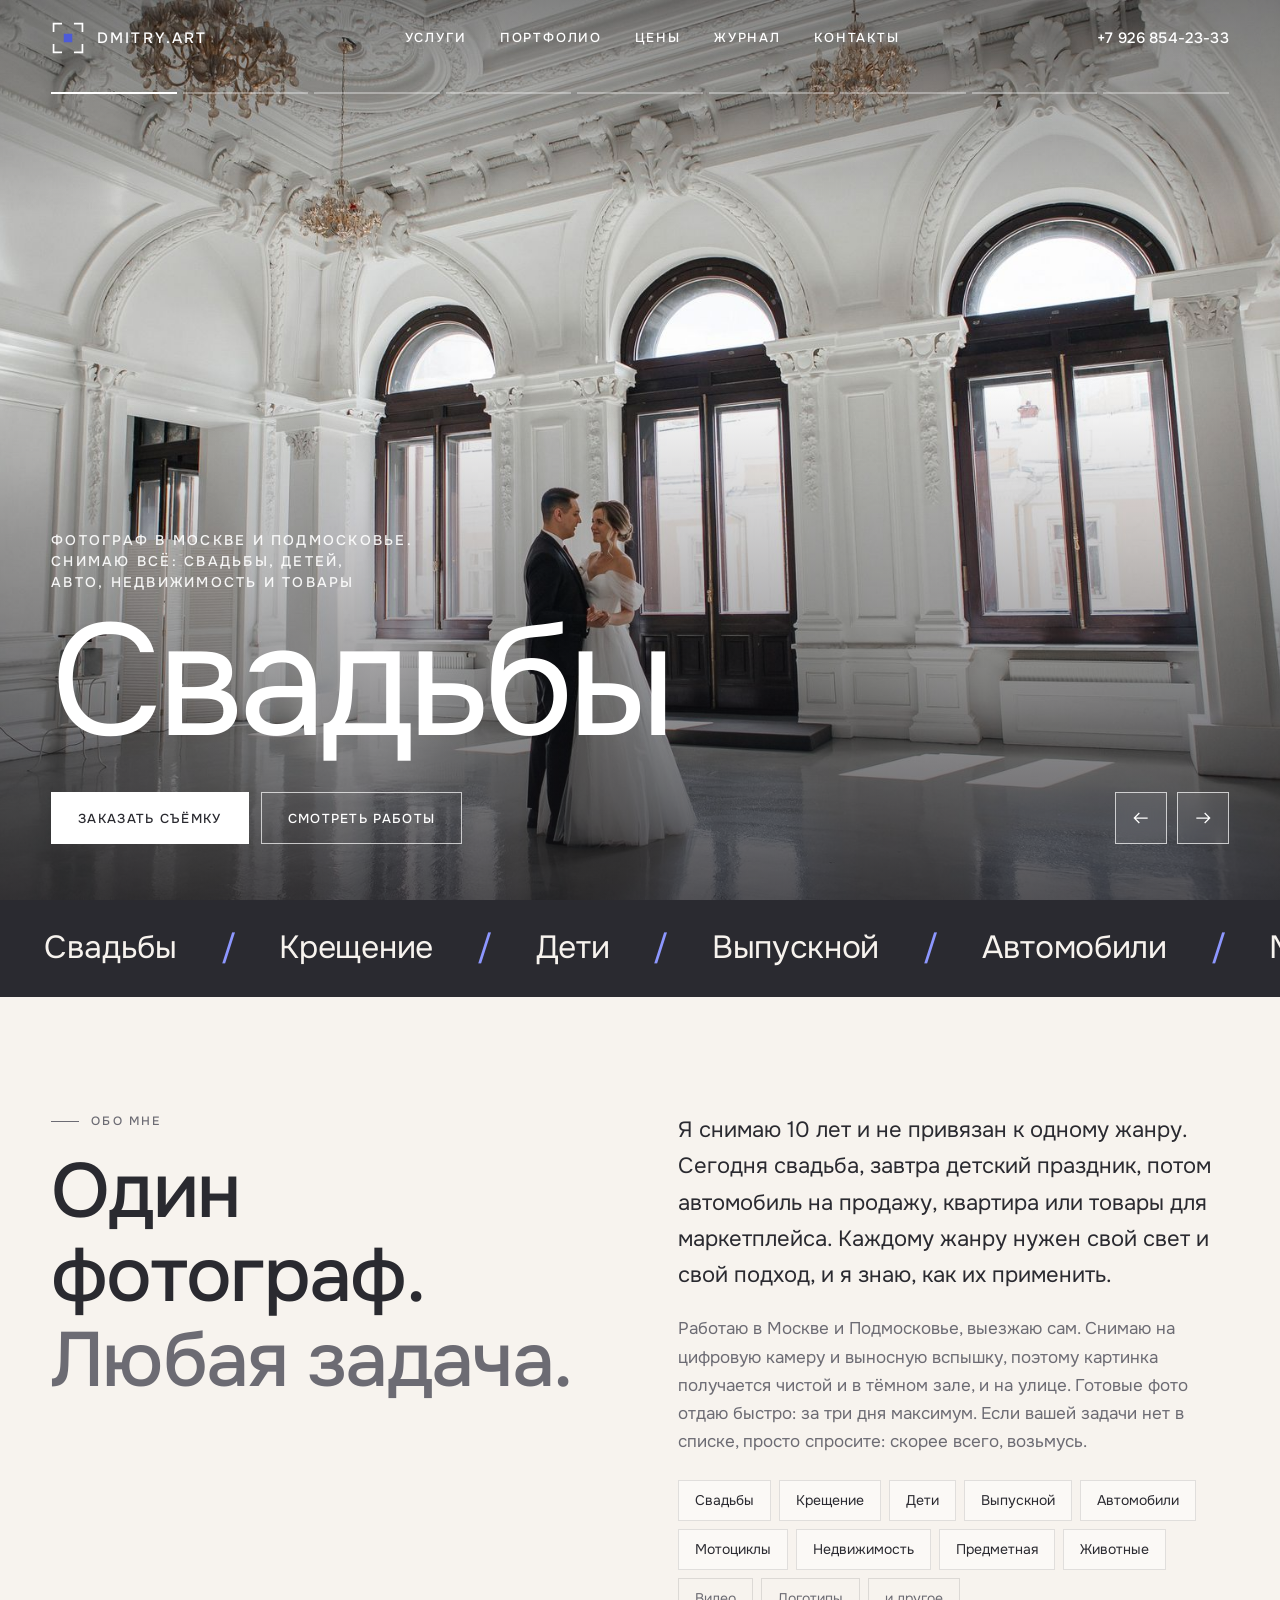
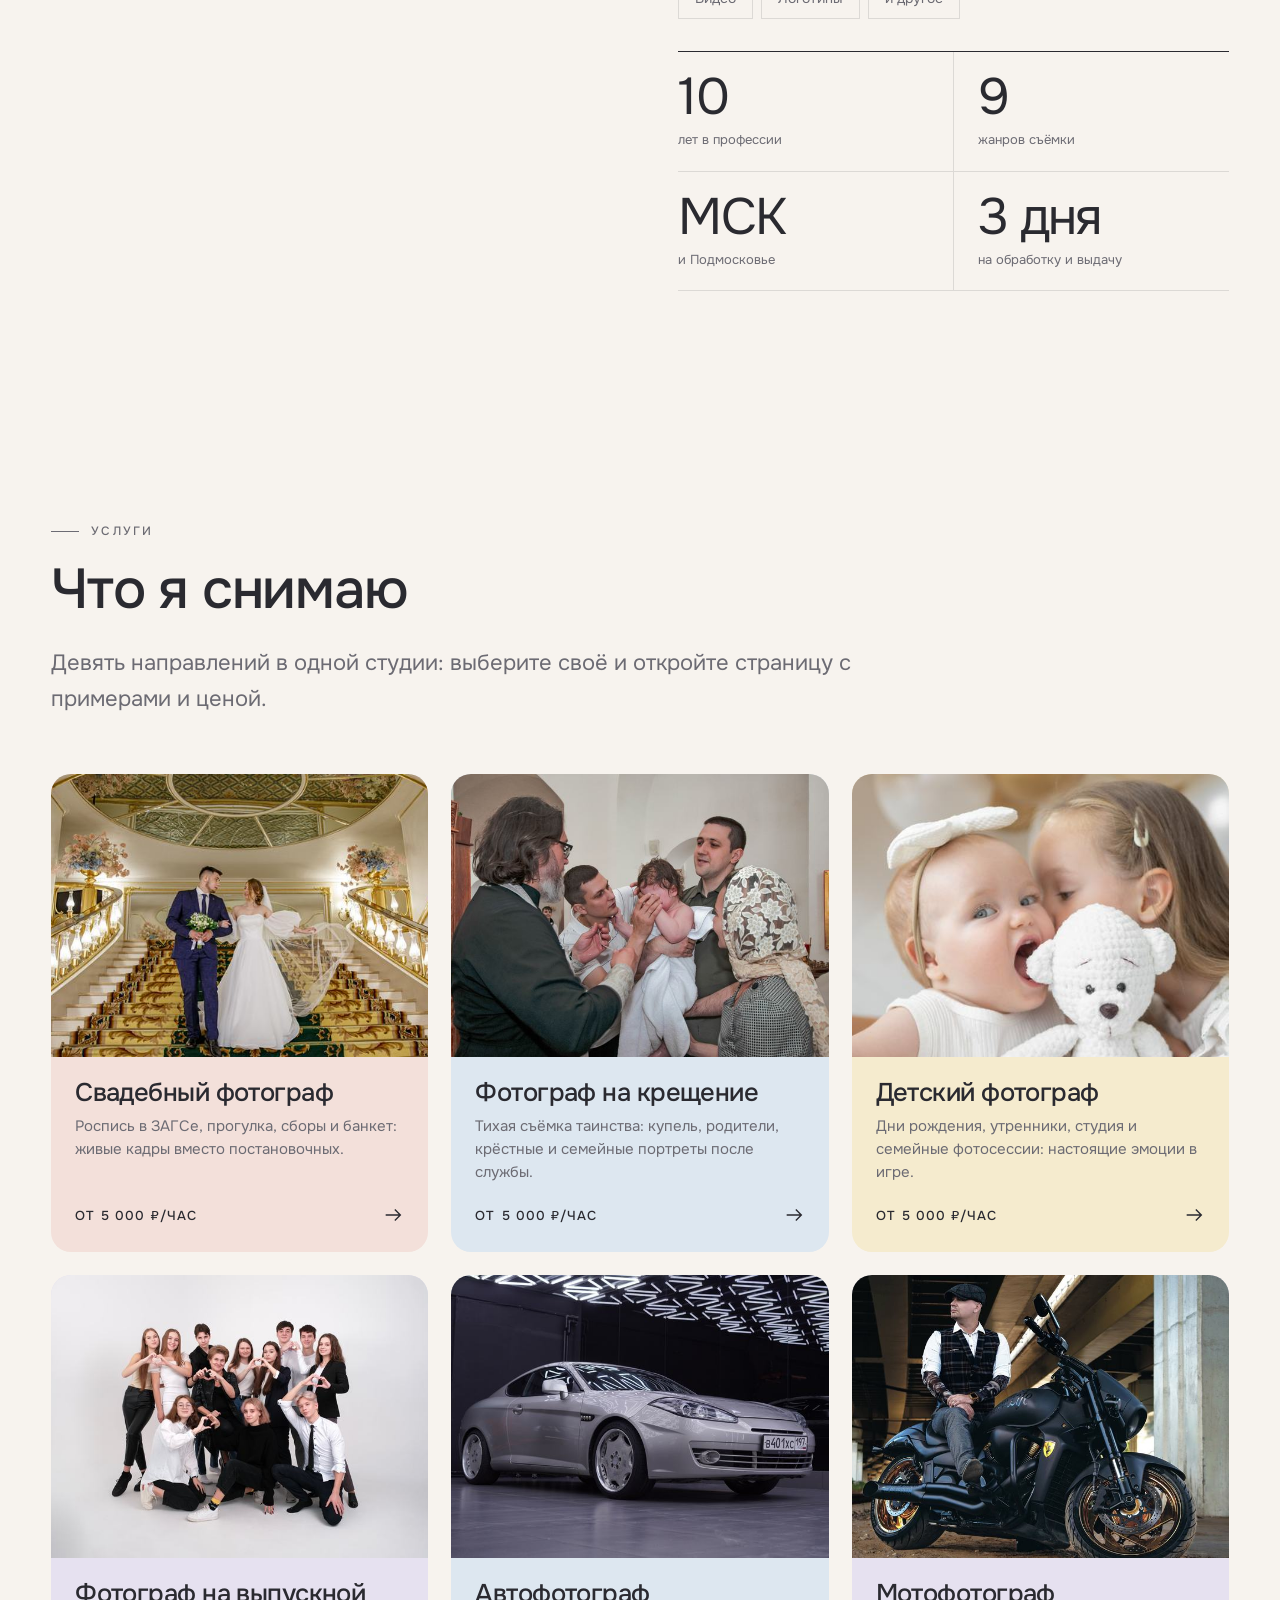
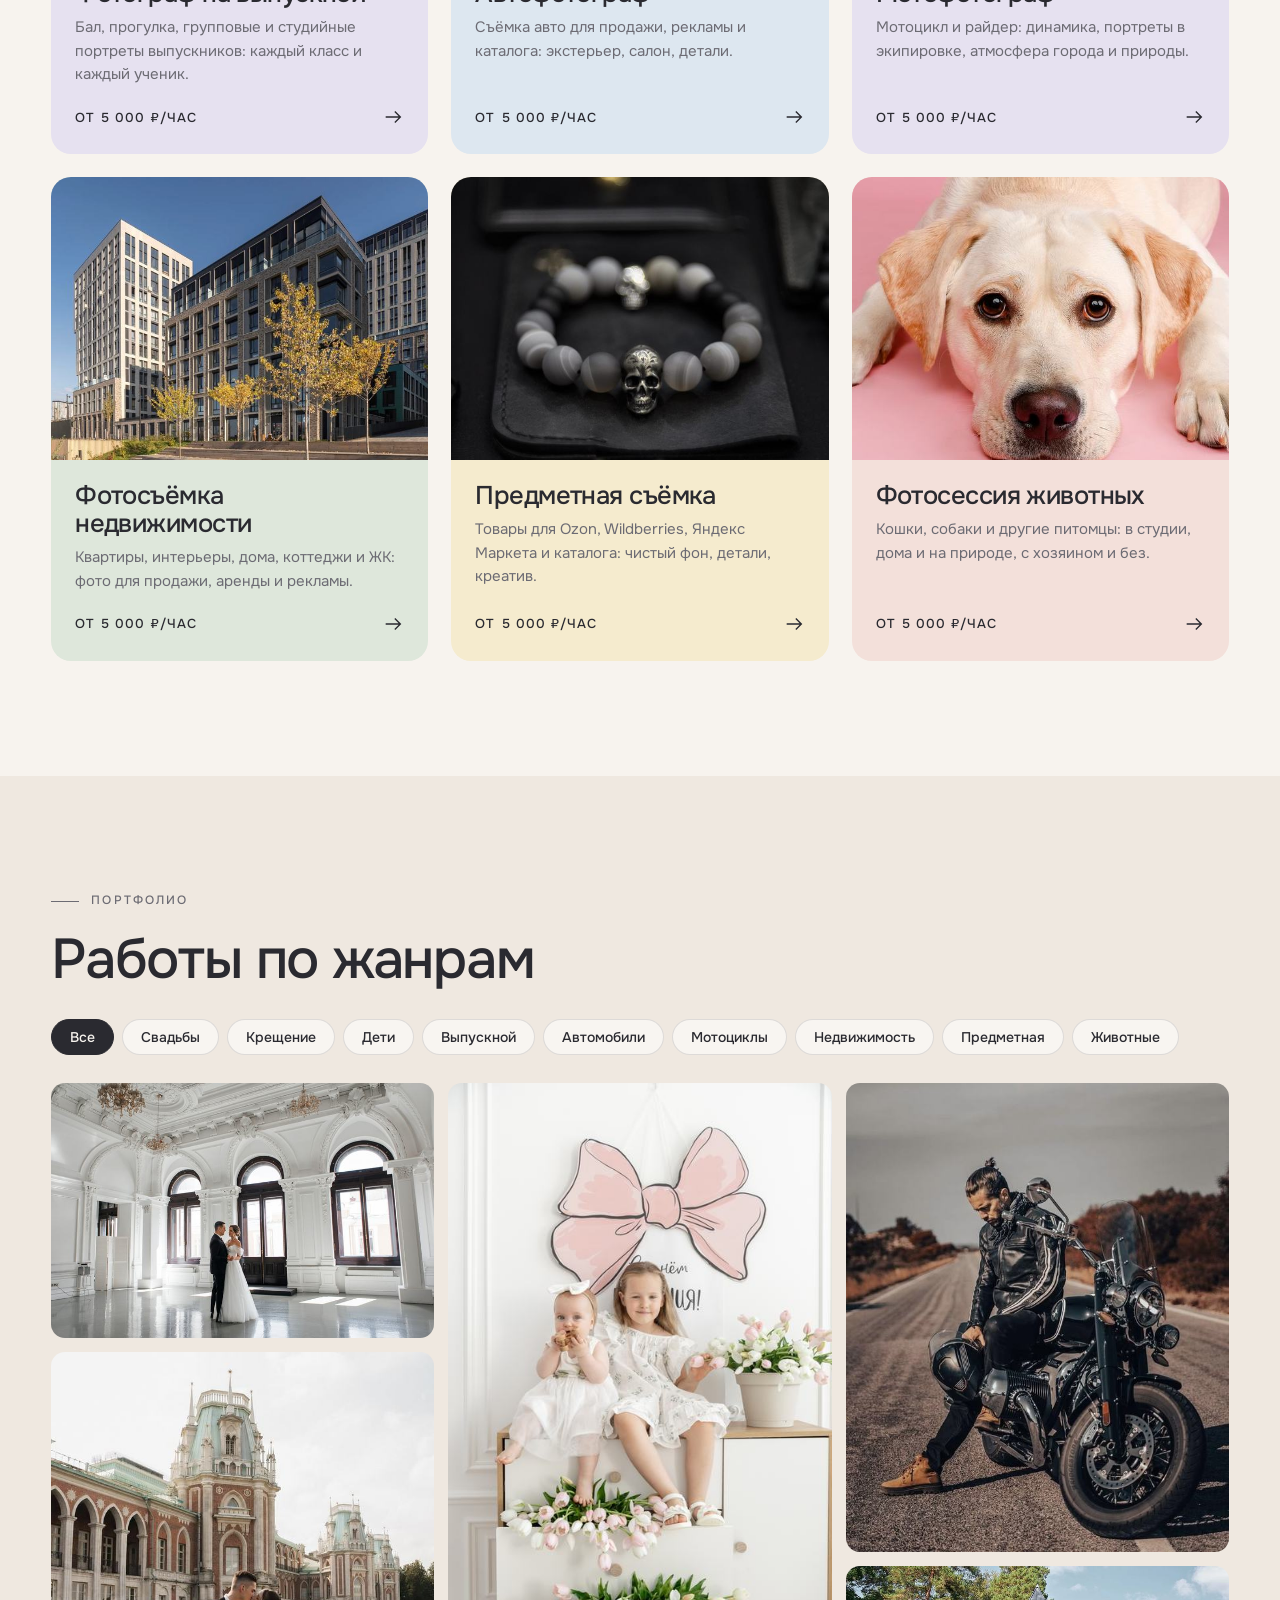
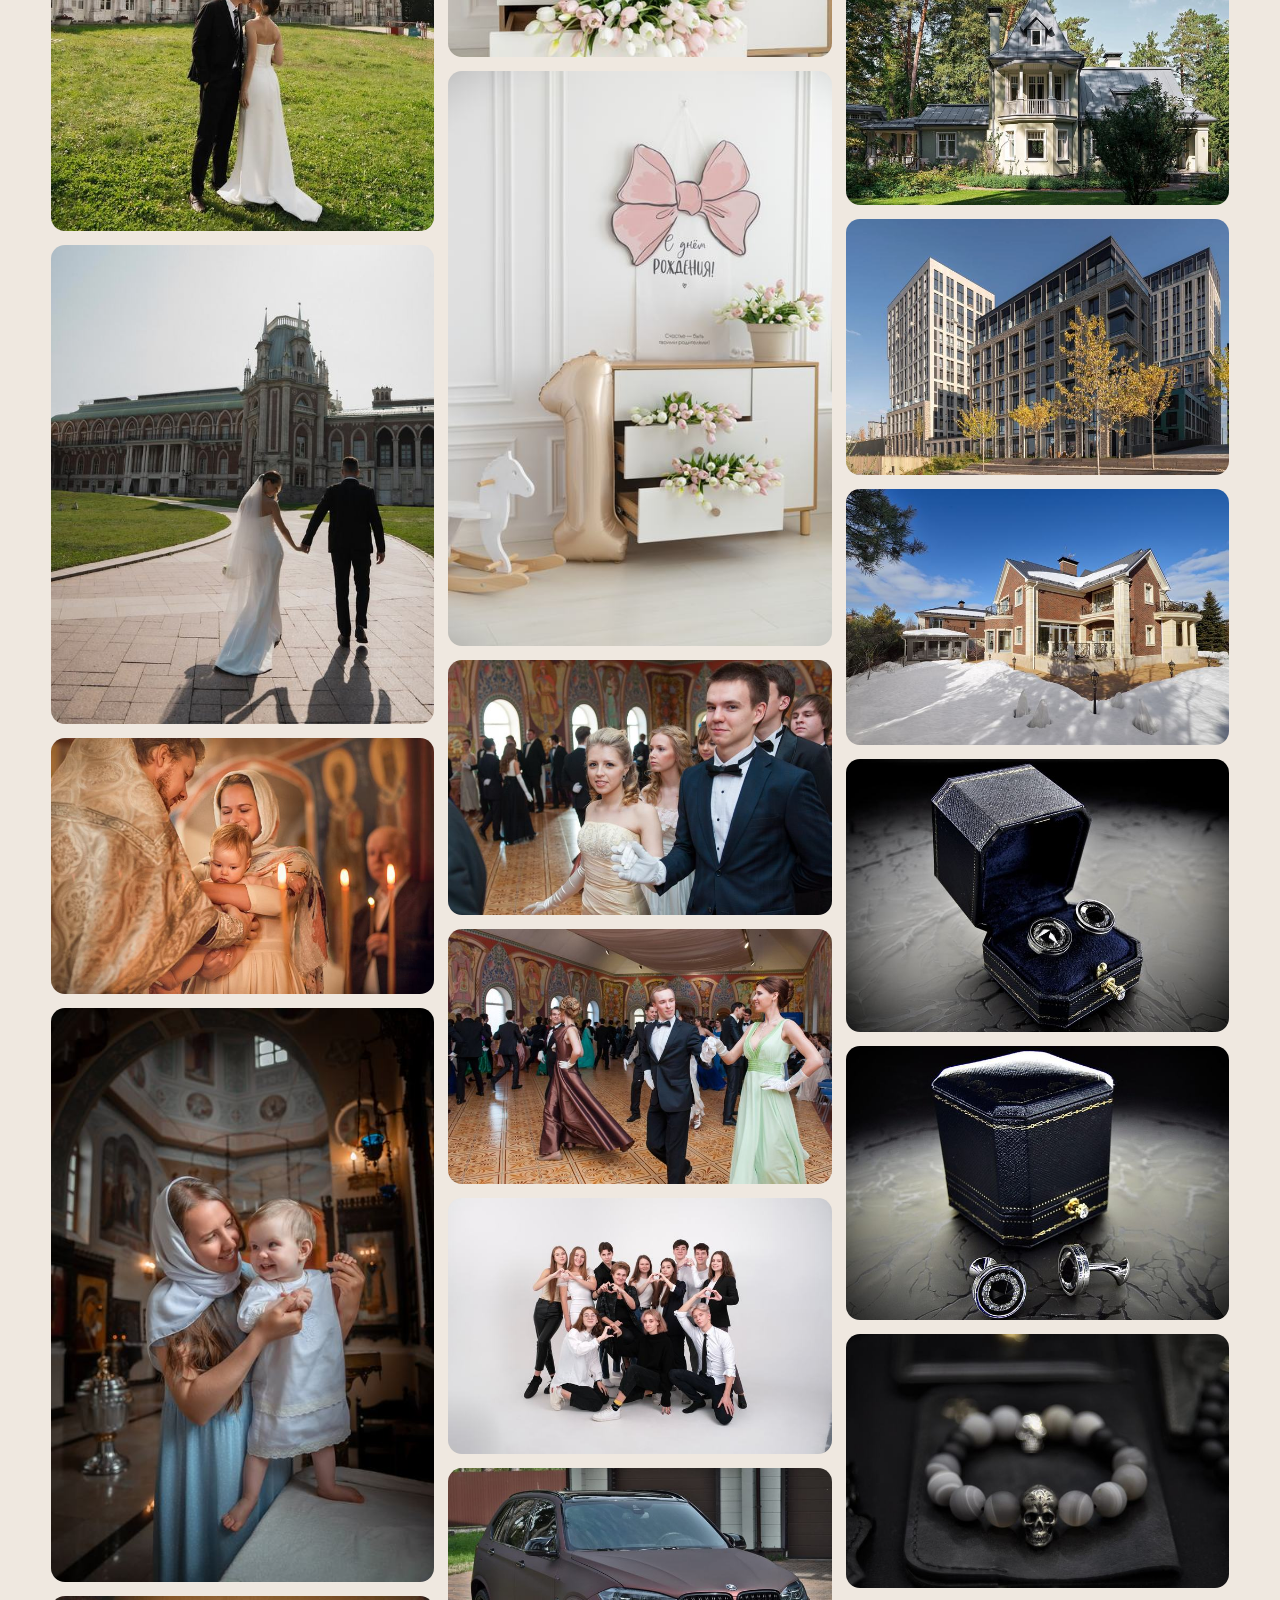
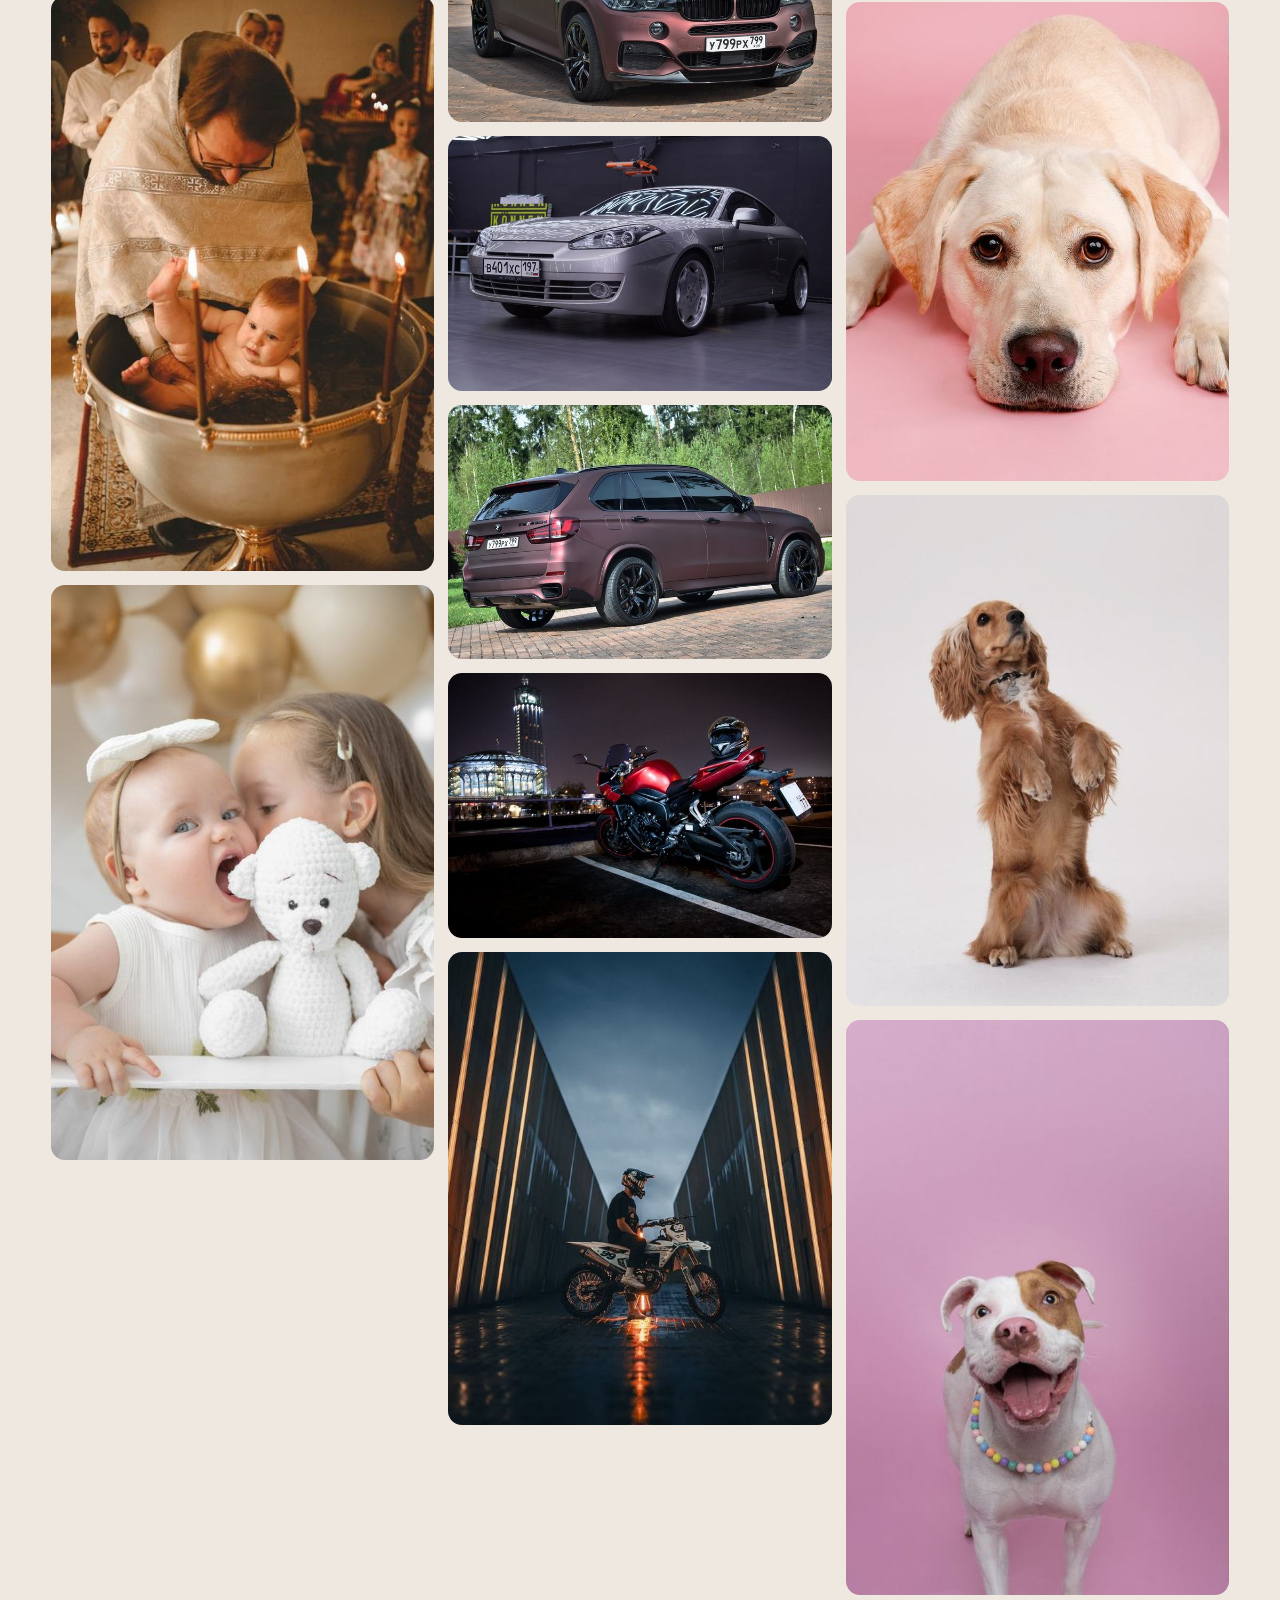
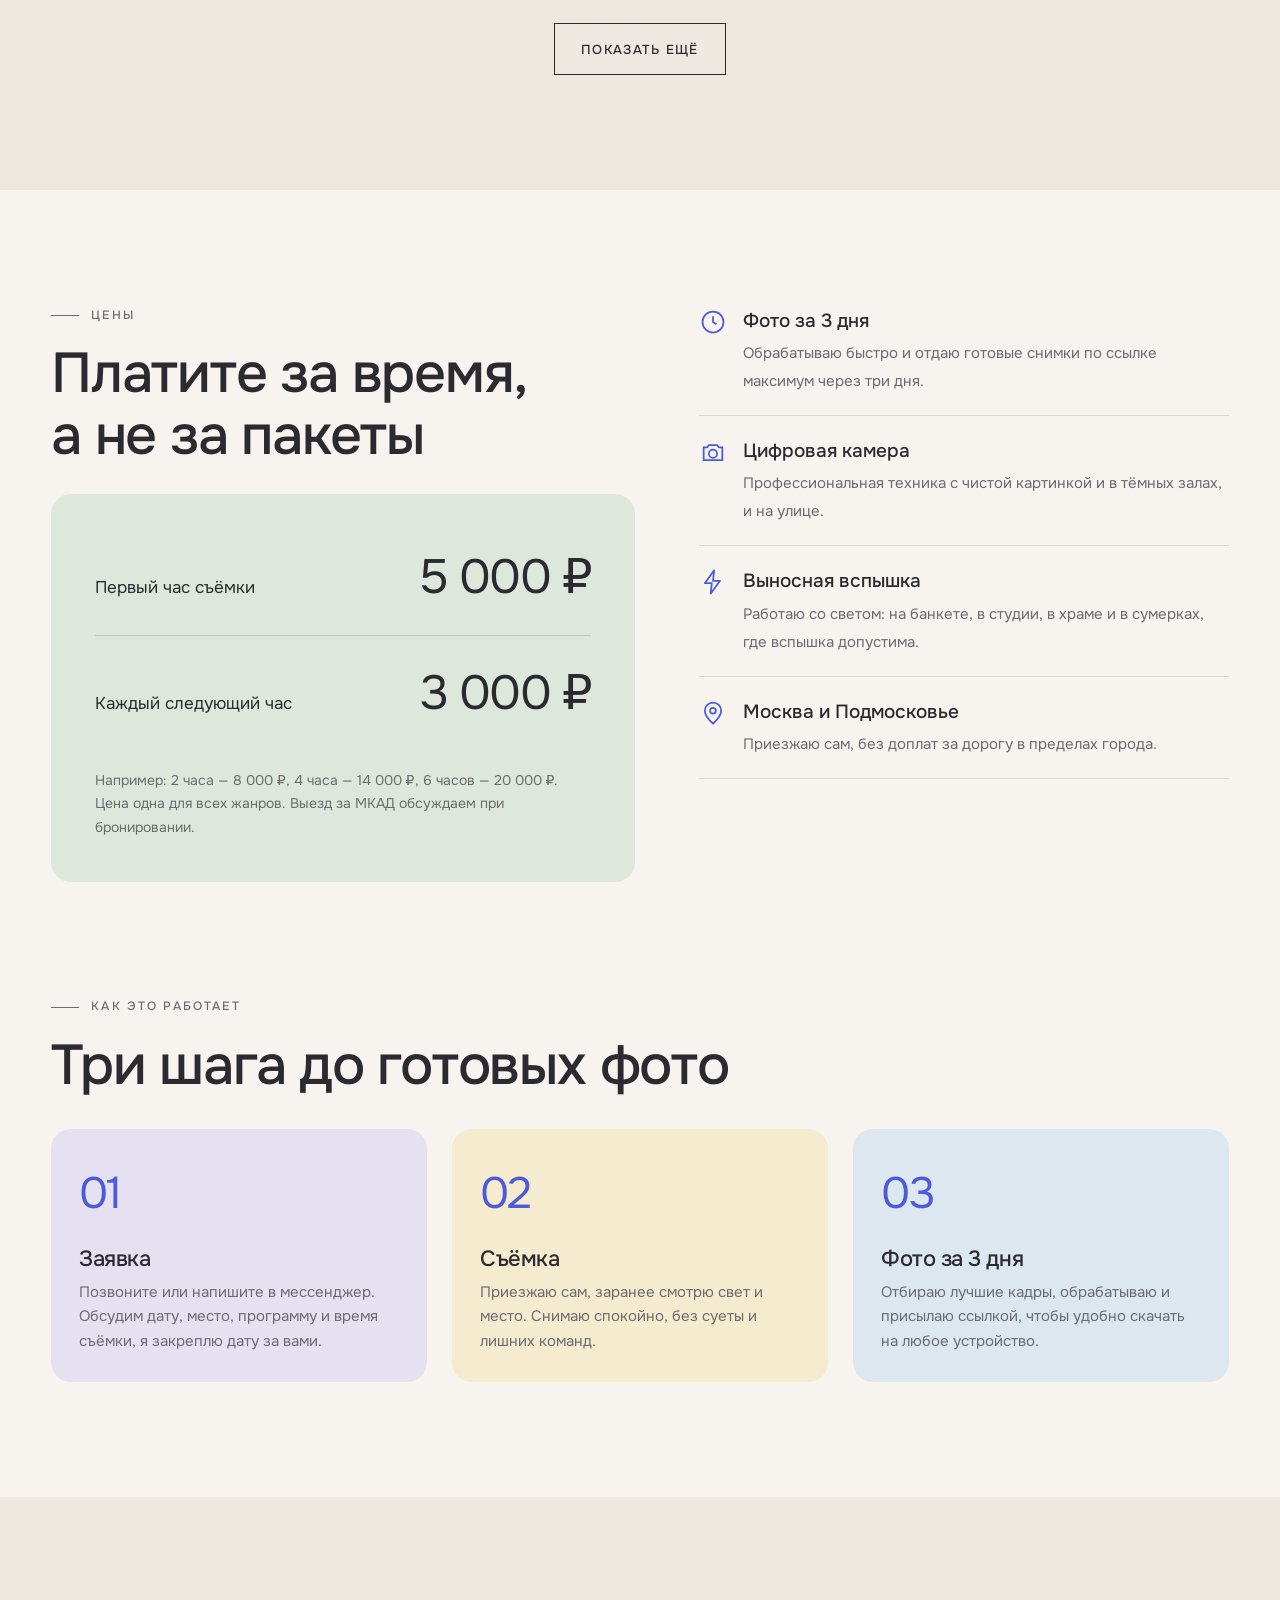
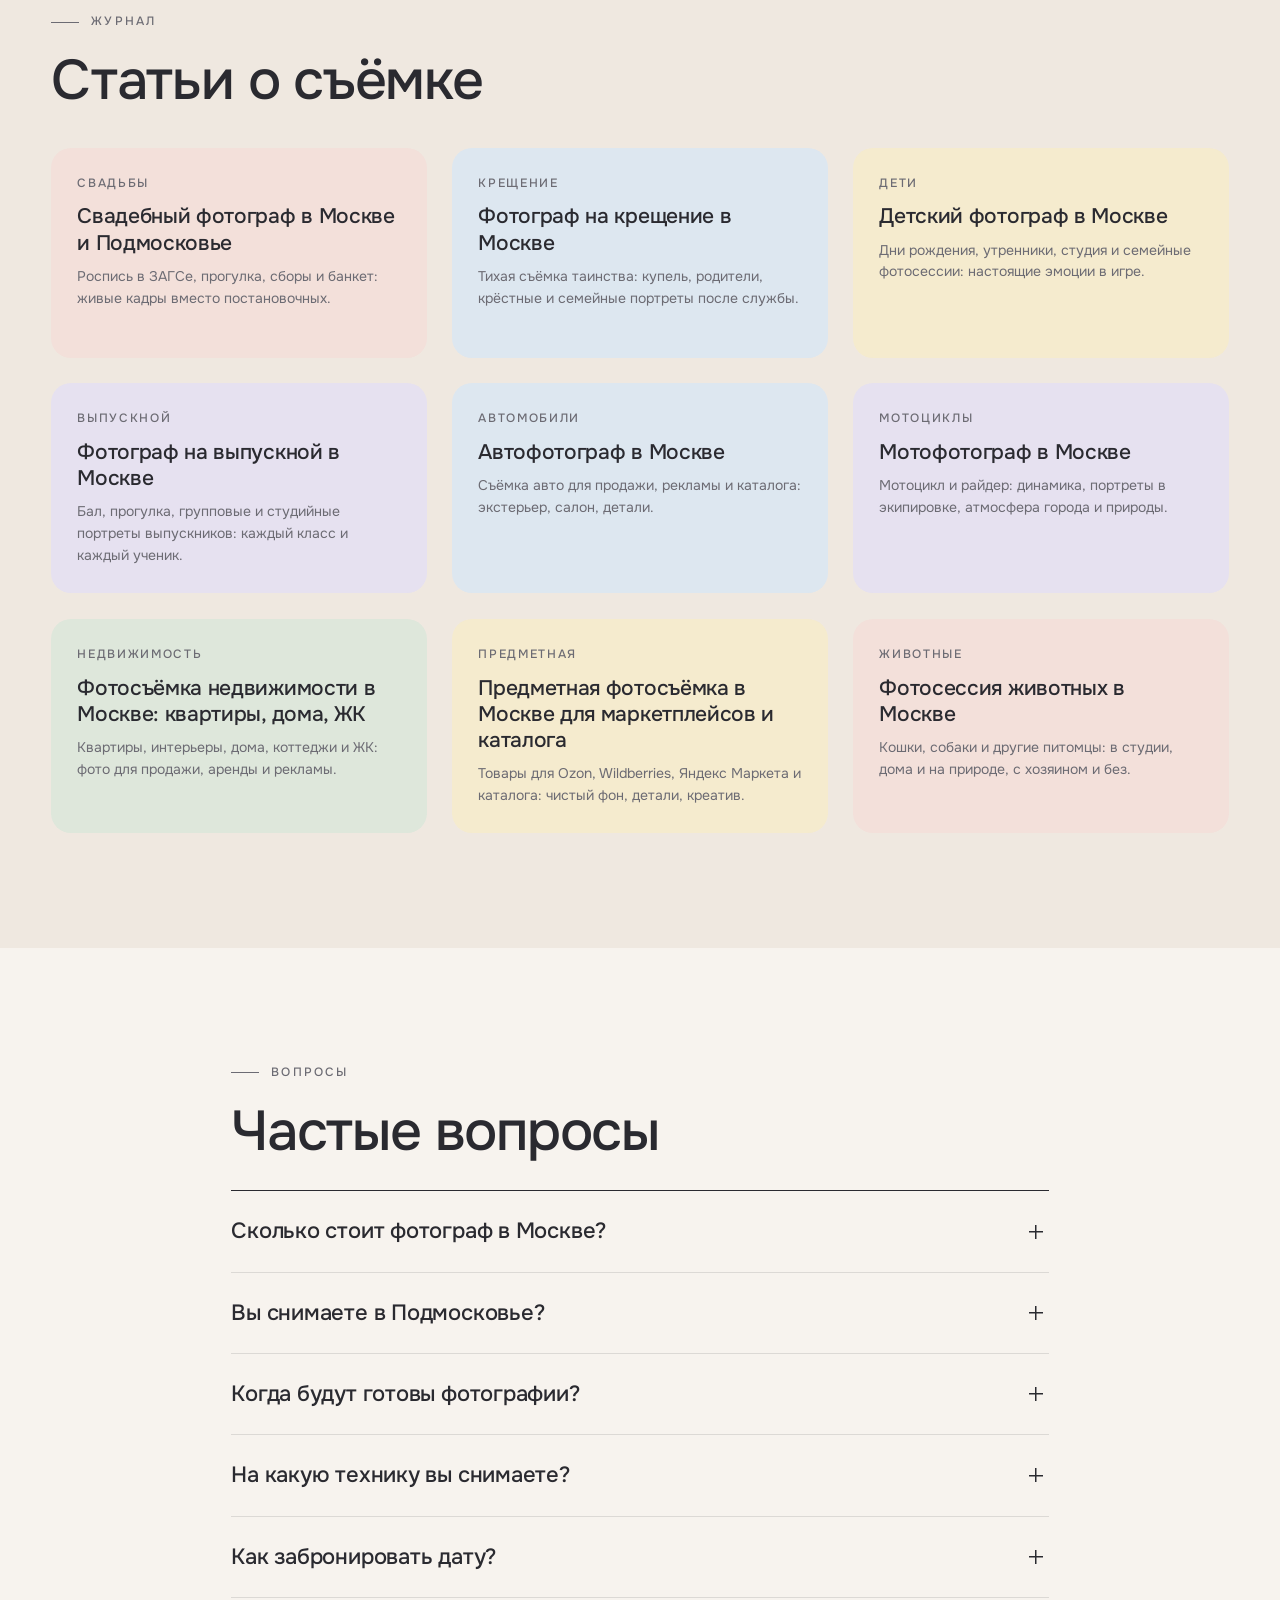
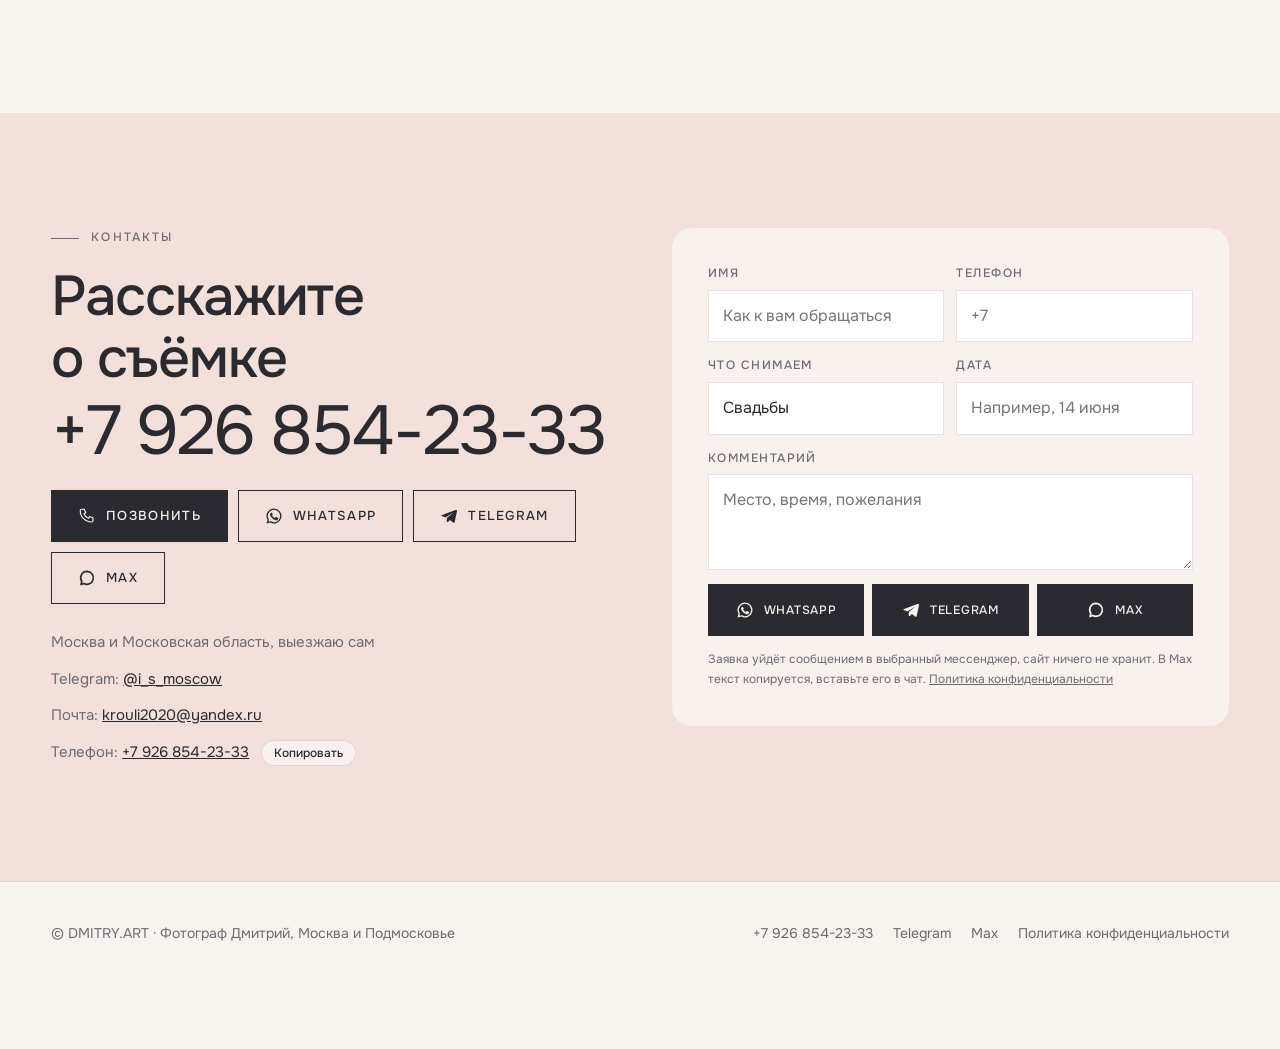
==== commit d4f57d26: "Редизайн" ====
--- a/index.html
+++ b/index.html
@@ -1,739 +1,72 @@
-<!DOCTYPE html>
-<html lang="ru">
-<head>
-<meta charset="UTF-8">
-<meta name="viewport" content="width=device-width,initial-scale=1,viewport-fit=cover">
-<script>try{var H=document.documentElement;if(sessionStorage.getItem('pre'))H.classList.add('nopre');else H.classList.add('lock')}catch(e){document.documentElement.classList.add('nopre')}</script>
-<noscript><style>#pre{display:none}.hero-c>*,.rv{opacity:1!important;transform:none!important}html.lock,html.lock body{overflow:auto}</style></noscript>
-<title>Фотограф в Москве и Подмосковье — Дмитрий | свадьба, дети, авто, недвижимость</title>
-<meta name="description" content="Профессиональный фотограф в Москве и Подмосковье: свадьбы, крещение, дети и утренники, выпускной, авто и мото, недвижимость, предметная съёмка, животные, видео. 10 лет опыта. Первый час 5 000 ₽. Тел. 8 926 854-23-33">
-<meta name="robots" content="index,follow,max-image-preview:large">
-<meta name="theme-color" content="#151618">
+<!doctype html>
+<html lang="ru"><head><meta charset="utf-8"><meta name="viewport" content="width=device-width,initial-scale=1,viewport-fit=cover">
+<title>Фотограф в Москве — Дмитрий: свадьбы, дети, авто, недвижимость</title>
+<meta name="description" content="Фотограф в Москве и Подмосковье: свадьба, крещение, дети, выпускной, авто, мото, недвижимость, предметная съёмка, животные. 5 000 ₽ первый час, фото за 3 дня.">
 <link rel="canonical" href="https://fotografmoscow.ru/">
-<link rel="icon" href="/favicon.svg" type="image/svg+xml">
-<meta property="og:type" content="website">
-<meta property="og:locale" content="ru_RU">
-<meta property="og:site_name" content="DMITRY.ART — фотограф в Москве">
-<meta property="og:url" content="https://fotografmoscow.ru/">
-<meta property="og:title" content="Фотограф в Москве и Подмосковье — снимаю всё">
-<meta property="og:description" content="Свадьбы, дети, авто, мото, недвижимость, предметная съёмка, животные, выпускные. 10 лет опыта. Быстрая обработка.">
-<meta property="og:image" content="https://90f1661d-2ff4-4f29-b07c-0e47453ca691.selstorage.ru/site1166302/2bfe4692-74da-4766-bc38-d84afed0b779/2bfe4692-74da-4766-bc38-d84afed0b779-16442010.jpeg">
+<meta name="theme-color" content="#F7F3EE">
+<meta property="og:type" content="website"><meta property="og:locale" content="ru_RU"><meta property="og:site_name" content="DMITRY.ART">
+<meta property="og:title" content="Фотограф в Москве — Дмитрий: свадьбы, дети, авто, недвижимость"><meta property="og:description" content="Фотограф в Москве и Подмосковье: свадьба, крещение, дети, выпускной, авто, мото, недвижимость, предметная съёмка, животные. 5 000 ₽ первый час, фото за 3 дня."><meta property="og:url" content="https://fotografmoscow.ru/"><meta property="og:image" content="https://fotografmoscow.ru/img/svadebnyj-fotograf-moskva-01.jpg">
 <meta name="twitter:card" content="summary_large_image">
-<link rel="preconnect" href="https://fonts.googleapis.com"><link rel="preconnect" href="https://fonts.gstatic.com" crossorigin>
-<link rel="preconnect" href="https://90f1661d-2ff4-4f29-b07c-0e47453ca691.selstorage.ru" crossorigin>
-<link href="https://fonts.googleapis.com/css2?family=Manrope:wght@300;400;500;600&display=swap&subset=cyrillic" rel="stylesheet">
-<script type="application/ld+json">{"@context": "https://schema.org", "@graph": [{"@type": ["LocalBusiness", "ProfessionalService"], "@id": "https://fotografmoscow.ru/#business", "name": "DMITRY.ART — фотограф в Москве", "url": "https://fotografmoscow.ru/", "telephone": "+79268542333", "email": "krouli2020@yandex.ru", "image": "https://90f1661d-2ff4-4f29-b07c-0e47453ca691.selstorage.ru/site1166302/2bfe4692-74da-4766-bc38-d84afed0b779/2bfe4692-74da-4766-bc38-d84afed0b779-16442010.jpeg", "logo": "https://fotografmoscow.ru/logo.svg", "description": "Многопрофильный фотограф в Москве и Подмосковье: свадьбы, крещения, дети, выпускные, авто, мото, недвижимость, предметная съёмка, животные, видео.", "address": {"@type": "PostalAddress", "addressLocality": "Москва", "addressCountry": "RU"}, "areaServed": ["Москва", "Московская область"], "priceRange": "от 5000 ₽", "hasOfferCatalog": {"@type": "OfferCatalog", "name": "Услуги фотографа", "itemListElement": [{"@type": "Offer", "itemOffered": {"@type": "Service", "name": "Свадебный фотограф в Москве и Подмосковье", "areaServed": "Москва и Московская область"}}, {"@type": "Offer", "itemOffered": {"@type": "Service", "name": "Фотограф на крещение в Москве", "areaServed": "Москва и Московская область"}}, {"@type": "Offer", "itemOffered": {"@type": "Service", "name": "Детский фотограф: праздники, утренники, детские сады", "areaServed": "Москва и Московская область"}}, {"@type": "Offer", "itemOffered": {"@type": "Service", "name": "Фотограф на выпускной в школе и детском саду", "areaServed": "Москва и Московская область"}}, {"@type": "Offer", "itemOffered": {"@type": "Service", "name": "Автофотограф: съёмка автомобилей для продажи и салонов", "areaServed": "Москва и Московская область"}}, {"@type": "Offer", "itemOffered": {"@type": "Service", "name": "Фотосессия мотоцикла и мотофотограф в Москве", "areaServed": "Москва и Московская область"}}, {"@type": "Offer", "itemOffered": {"@type": "Service", "name": "Фотосъёмка недвижимости: квартиры, дома, интерьеры, объекты", "areaServed": "Москва и Московская область"}}, {"@type": "Offer", "itemOffered": {"@type": "Service", "name": "Предметная съёмка для маркетплейсов и каталогов", "areaServed": "Москва и Московская область"}}, {"@type": "Offer", "itemOffered": {"@type": "Service", "name": "Фотосессия с питомцами: кошки, собаки и другие", "areaServed": "Москва и Московская область"}}]}}, {"@type": "FAQPage", "mainEntity": [{"@type": "Question", "name": "Сколько стоит услуга фотографа?", "acceptedAnswer": {"@type": "Answer", "text": "Первый час съёмки стоит 5 000 ₽, каждый следующий час 3 000 ₽. Съёмка в ЗАГСе 5 000 ₽. Точную стоимость назову после короткого разговора о задаче."}}, {"@type": "Question", "name": "В какие сроки вы отдаёте фотографии?", "acceptedAnswer": {"@type": "Answer", "text": "Быстро: отбираю лучшие кадры и обрабатываю их без долгих пауз. Конкретный срок называю заранее, он зависит от объёма съёмки."}}, {"@type": "Question", "name": "Вы работаете по Москве и Подмосковью?", "acceptedAnswer": {"@type": "Answer", "text": "Да, выезжаю по Москве и Московской области. Дальние поездки обсуждаем отдельно."}}, {"@type": "Question", "name": "Какие жанры вы снимаете?", "acceptedAnswer": {"@type": "Answer", "text": "Свадьбы, крещения, детские праздники и сады, выпускные, автомобили, мотоциклы, недвижимость, предметную съёмку для маркетплейсов и животных. Также записываю видео и делаю логотипы под ключ."}}, {"@type": "Question", "name": "Можно ли заказать видеосъёмку?", "acceptedAnswer": {"@type": "Answer", "text": "Да: видеоуроки для онлайн-курсов, интервью, подкасты. Съёмочный день стоит 30 000 ₽ или по договорённости."}}]}, {"@type": "Article", "headline": "Как выбрать свадебного фотографа в Москве и сколько это стоит", "description": "На что смотреть в портфолио, о чём спросить до договора и как посчитать часы.", "datePublished": "2026-10-28", "dateModified": "2026-10-28", "author": {"@type": "Person", "name": "Дмитрий"}, "publisher": {"@id": "https://fotografmoscow.ru/#business"}, "mainEntityOfPage": "https://fotografmoscow.ru/#kak-vybrat-svadebnogo-fotografa", "image": "https://90f1661d-2ff4-4f29-b07c-0e47453ca691.selstorage.ru/site1166302/2bfe4692-74da-4766-bc38-d84afed0b779/2bfe4692-74da-4766-bc38-d84afed0b779-16442010.jpeg"}, {"@type": "Article", "headline": "Съёмка крещения: как подготовиться и о чём договориться с храмом", "description": "Правила съёмки, свет в храме, одежда и распорядок для малыша.", "datePublished": "2026-10-28", "dateModified": "2026-10-28", "author": {"@type": "Person", "name": "Дмитрий"}, "publisher": {"@id": "https://fotografmoscow.ru/#business"}, "mainEntityOfPage": "https://fotografmoscow.ru/#semka-kresheniya", "image": "https://90f1661d-2ff4-4f29-b07c-0e47453ca691.selstorage.ru/site1166302/2bfe4692-74da-4766-bc38-d84afed0b779/2bfe4692-74da-4766-bc38-d84afed0b779-16442010.jpeg"}, {"@type": "Article", "headline": "Фото авто для объявления: какие кадры нужны, чтобы машину купили быстрее", "description": "Подготовка автомобиля, свет и список кадров, которые ждёт покупатель.", "datePublished": "2026-10-28", "dateModified": "2026-10-28", "author": {"@type": "Person", "name": "Дмитрий"}, "publisher": {"@id": "https://fotografmoscow.ru/#business"}, "mainEntityOfPage": "https://fotografmoscow.ru/#foto-avto-dlya-obyavleniya", "image": "https://90f1661d-2ff4-4f29-b07c-0e47453ca691.selstorage.ru/site1166302/2bfe4692-74da-4766-bc38-d84afed0b779/2bfe4692-74da-4766-bc38-d84afed0b779-16442010.jpeg"}, {"@type": "Article", "headline": "Фото для маркетплейсов: что нужно карточке товара на Ozon и Wildberries", "description": "Основной кадр, дополнительные ракурсы и ошибки, которые снижают конверсию.", "datePublished": "2026-10-28", "dateModified": "2026-10-28", "author": {"@type": "Person", "name": "Дмитрий"}, "publisher": {"@id": "https://fotografmoscow.ru/#business"}, "mainEntityOfPage": "https://fotografmoscow.ru/#foto-dlya-marketpleysov", "image": "https://90f1661d-2ff4-4f29-b07c-0e47453ca691.selstorage.ru/site1166302/2bfe4692-74da-4766-bc38-d84afed0b779/2bfe4692-74da-4766-bc38-d84afed0b779-16442010.jpeg"}, {"@type": "Article", "headline": "Съёмка квартиры для продажи или аренды: подготовка и результат", "description": "Как подготовить помещение и что вы получите после съёмки.", "datePublished": "2026-10-28", "dateModified": "2026-10-28", "author": {"@type": "Person", "name": "Дмитрий"}, "publisher": {"@id": "https://fotografmoscow.ru/#business"}, "mainEntityOfPage": "https://fotografmoscow.ru/#semka-kvartiry", "image": "https://90f1661d-2ff4-4f29-b07c-0e47453ca691.selstorage.ru/site1166302/2bfe4692-74da-4766-bc38-d84afed0b779/2bfe4692-74da-4766-bc38-d84afed0b779-16442010.jpeg"}, {"@type": "Article", "headline": "Утренник и выпускной в детском саду: как организовать фотосъёмку", "description": "Согласования, структура съёмки и удобная выдача фото родителям.", "datePublished": "2026-10-28", "dateModified": "2026-10-28", "author": {"@type": "Person", "name": "Дмитрий"}, "publisher": {"@id": "https://fotografmoscow.ru/#business"}, "mainEntityOfPage": "https://fotografmoscow.ru/#utrennik-i-vypusknoy", "image": "https://90f1661d-2ff4-4f29-b07c-0e47453ca691.selstorage.ru/site1166302/2bfe4692-74da-4766-bc38-d84afed0b779/2bfe4692-74da-4766-bc38-d84afed0b779-16442010.jpeg"}]}</script>
-<style>
-*,*::before,*::after{box-sizing:border-box;margin:0;padding:0}
-:root{--bg:#e6e7e8;--soft:#d9dadc;--ink:#151618;--mut:#565b61;--line:#c3c5c8;--acc:#2d3ef0}
-html{scroll-behavior:smooth;-webkit-text-size-adjust:100%}
-html.lock,html.lock body{overflow:hidden}
-body{font-family:'Manrope',system-ui,-apple-system,'Segoe UI',Roboto,Helvetica,Arial,sans-serif;background:var(--bg);color:var(--ink);line-height:1.6;font-size:16px;font-weight:400;letter-spacing:-.005em;overflow-x:hidden}
-img{display:block;max-width:100%}
-a{color:inherit;text-decoration:none}
-button{font:inherit;cursor:pointer;border:0;background:none;color:inherit;border-radius:0}
-ul{list-style:none}
-.wrap{padding:0 20px;max-width:1360px;margin:0 auto}
-@media(min-width:900px){.wrap{padding:0 48px}}
-section{padding:84px 0}
-@media(min-width:900px){section{padding:130px 0}}
-.lbl{font-size:.7rem;letter-spacing:.2em;text-transform:uppercase;color:var(--mut);font-weight:500;margin-bottom:22px;display:flex;gap:12px;align-items:center}
-.lbl::before{content:"";width:22px;height:1px;background:var(--ink)}
-.d{font-weight:300;letter-spacing:-.035em;line-height:1.02}
-h1,h2,h3{overflow-wrap:break-word;hyphens:manual}
-h2.d{font-size:clamp(2rem,6vw,4.2rem);margin-bottom:26px}
-h2.d em{font-style:normal;color:var(--mut)}
-.lead{color:var(--mut);max-width:560px;font-size:1.05rem;font-weight:300}
-.btn{display:inline-flex;align-items:center;justify-content:center;padding:16px 28px;border:1px solid var(--ink);background:var(--ink);color:#fff;font-size:.78rem;font-weight:500;letter-spacing:.12em;text-transform:uppercase;transition:.25s}
-.btn:hover{background:var(--acc);border-color:var(--acc)}
-.btn.ghost{background:transparent;color:var(--ink)}
-.btn.ghost:hover{background:var(--ink);color:#fff;border-color:var(--ink)}
-.btn.w{background:#fff;color:var(--ink);border-color:#fff}
-.btn.w:hover{background:var(--acc);border-color:var(--acc);color:#fff}
-.btn.wg{background:transparent;color:#fff;border-color:rgba(255,255,255,.55)}
-.btn.wg:hover{background:#fff;color:var(--ink);border-color:#fff}
-.ln{border-bottom:1px solid currentColor;padding-bottom:2px;font-weight:500}
-.ln:hover{color:var(--acc)}
-
-/* preloader */
-#pre{position:fixed;inset:0;z-index:300;background:#151618;color:#fff;display:flex;align-items:center;justify-content:center;transition:transform 1s cubic-bezier(.76,0,.24,1)}
-html.nopre #pre{display:none}
-#pre.out{transform:translateY(-100%)}
-.pre-frame{position:absolute;left:50%;top:50%;width:calc(78vmin - 40vmin*var(--p,0));height:calc(78vmin - 40vmin*var(--p,0));transform:translate(-50%,-50%)}
-.pre-frame i{position:absolute;width:22px;height:22px;border:0 solid #fff}
-.pre-frame i:nth-child(1){left:0;top:0;border-width:1px 0 0 1px}
-.pre-frame i:nth-child(2){right:0;top:0;border-width:1px 1px 0 0}
-.pre-frame i:nth-child(3){right:0;bottom:0;border-width:0 1px 1px 0}
-.pre-frame i:nth-child(4){left:0;bottom:0;border-width:0 0 1px 1px}
-.pre-num{font-weight:300;font-size:clamp(3rem,13vw,8rem);letter-spacing:-.04em;font-variant-numeric:tabular-nums;line-height:1}
-.pre-name{position:absolute;left:0;right:0;bottom:34px;text-align:center;font-size:.7rem;letter-spacing:.32em;text-transform:uppercase;color:#8a8a8a}
-.pre-dot{position:absolute;left:50%;top:50%;width:8px;height:8px;margin:-4px 0 0 -4px;background:var(--acc);opacity:0}
-
-/* header */
-header{position:fixed;top:0;left:0;right:0;z-index:60;display:flex;align-items:center;justify-content:space-between;padding:16px 20px;color:#fff;transition:background .3s,color .3s,border-color .3s;border-bottom:1px solid transparent}
-header.solid{background:rgba(230,231,232,.94);backdrop-filter:blur(14px);-webkit-backdrop-filter:blur(14px);color:var(--ink);border-bottom-color:var(--line)}
-.logo{display:flex;align-items:center;gap:10px;font-weight:300;font-size:1.05rem;letter-spacing:.14em}
-.logo i{font-style:normal;color:var(--acc);font-weight:500}
-.logo b{font-weight:500}
-nav{display:none;gap:34px;font-size:.74rem;letter-spacing:.14em;text-transform:uppercase}
-nav a{opacity:.8;transition:.2s}nav a:hover{opacity:1}
-.hph{display:none;font-size:.78rem;letter-spacing:.08em;font-weight:500}
-.mbtn{font-size:.72rem;letter-spacing:.18em;text-transform:uppercase;font-weight:500;padding:10px 0}
-.menu-open .mbtn{color:#fff}
-.mmenu{position:fixed;inset:0;background:#151618;color:#fff;z-index:55;display:flex;flex-direction:column;justify-content:center;padding:90px 20px 40px;transform:translateY(-100%);transition:transform .6s cubic-bezier(.76,0,.24,1)}
-.menu-open .mmenu{transform:none}
-.menu-open header{color:#fff;background:transparent;border-bottom-color:transparent;backdrop-filter:none}
-.mmenu a.l{font-weight:300;font-size:2.4rem;letter-spacing:-.04em;padding:8px 0;border-bottom:1px solid #222}
-.mmenu .ph{margin-top:26px;font-size:1.1rem;color:#9aa4ff}
-@media(min-width:900px){header{padding:22px 48px}nav{display:flex}.hph{display:block}.mbtn{display:none}}
-
-/* hero */
-#hero{position:relative;height:100svh;min-height:620px;padding:0;background:#000;color:#fff;overflow:hidden}
-.slide{position:absolute;inset:0;opacity:0;transition:opacity 1.3s ease;z-index:0}
-.slide.on{opacity:1;z-index:1}
-.slide img{width:100%;height:100%;object-fit:cover;transform:scale(1.07);transition:transform 8s ease-out}
-.slide.on img{transform:scale(1)}
-.hero-ov{position:absolute;inset:0;z-index:2;background:linear-gradient(180deg,rgba(0,0,0,.5) 0%,rgba(0,0,0,0) 28%,rgba(0,0,0,.25) 58%,rgba(0,0,0,.85) 100%)}
-.hero-c{position:absolute;z-index:3;left:0;right:0;bottom:0;padding:0 20px 96px}
-@media(min-width:900px){.hero-c{padding:0 48px 90px}}
-.hero-c h1{font-weight:400;font-size:.74rem;letter-spacing:.16em;text-transform:uppercase;opacity:.85;margin-bottom:18px;max-width:520px;line-height:1.7}
-.gword{font-weight:300;font-size:clamp(2.4rem,11.5vw,8.5rem);line-height:.98;letter-spacing:-.04em;margin-bottom:34px;min-height:1em;transition:opacity .4s,transform .4s}
-.gword.sw{opacity:0;transform:translateY(16px)}
-.hero-btns{display:flex;flex-wrap:wrap;gap:10px}
-.hero-ctrl{position:absolute;z-index:4;left:20px;right:20px;bottom:30px;display:flex;align-items:center;gap:18px;font-size:.7rem;letter-spacing:.18em}
-@media(min-width:900px){.hero-ctrl{left:48px;right:48px}}
-.bars{display:flex;gap:4px;flex:1;max-width:420px}
-.bar{flex:1;height:2px;background:rgba(255,255,255,.28);position:relative;cursor:pointer}
-.bar i{position:absolute;inset:0;background:#fff;transform:scaleX(0);transform-origin:left}
-.bar.done i{transform:scaleX(1)}
-.bar.on i{animation:fill 5.5s linear forwards}
-@keyframes fill{to{transform:scaleX(1)}}
-.arrows{margin-left:auto;display:none;gap:0}
-.arrows button{width:50px;height:50px;border:1px solid rgba(255,255,255,.4);font-size:1.1rem;transition:.2s;margin-left:-1px}
-.arrows button:hover{background:#fff;color:var(--ink)}
-@media(min-width:900px){.arrows{display:flex}}
-.hero-c>*{opacity:0;transform:translateY(24px);transition:opacity .9s ease,transform .9s ease}
-.ready .hero-c>*{opacity:1;transform:none}
-.ready .hero-c>*:nth-child(2){transition-delay:.12s}.ready .hero-c>*:nth-child(3){transition-delay:.24s}
-html.nopre .hero-c>*{opacity:1;transform:none}
-.noscript-vis .hero-c>*{opacity:1;transform:none}
-
-/* strip */
-.strip{background:#151618;color:#fff;overflow:hidden;white-space:nowrap;padding:20px 0;border-top:1px solid #1d1d1d}
-.strip div{display:inline-block;animation:mq 46s linear infinite;font-weight:300;font-size:1.6rem;letter-spacing:-.03em}
-.strip span{margin:0 26px}.strip b{color:var(--acc);font-weight:300}
-@keyframes mq{to{transform:translateX(-50%)}}
-
-/* about */
-.about{display:grid;gap:44px}
-.facts{display:grid;grid-template-columns:1fr 1fr;border-top:1px solid var(--ink);margin-top:34px}
-.fact{padding:20px 0;border-bottom:1px solid var(--line)}
-.fact:nth-child(odd){padding-right:16px;border-right:1px solid var(--line)}
-.fact:nth-child(even){padding-left:20px}
-.fact b{display:block;font-weight:300;font-size:2.3rem;letter-spacing:-.04em;line-height:1}
-.fact span{font-size:.78rem;color:var(--mut);letter-spacing:.04em}
-@media(min-width:900px){.about{grid-template-columns:1fr 1fr;gap:110px}}
-
-.tags{display:flex;flex-wrap:wrap;gap:8px;margin-top:26px}.tags span{border:1px solid #9a9da2;padding:8px 13px;font-size:.78rem;letter-spacing:.02em}
-/* services */
-.svc{display:grid;gap:26px;padding:48px 0;border-top:1px solid var(--ink)}
-.svc-l .num{font-size:.78rem;color:var(--mut);letter-spacing:.14em}
-.svc h3{font-weight:300;font-size:clamp(1.45rem,4.4vw,2.2rem);letter-spacing:-.03em;line-height:1.12;margin:12px 0 18px}
-.price{font-size:.85rem;color:var(--mut);margin-bottom:22px}
-.acts{display:flex;flex-wrap:wrap;gap:8px}
-.pic{aspect-ratio:3/2;background:var(--soft);overflow:hidden;margin-bottom:22px}
-.pic img{width:100%;height:100%;object-fit:cover;transition:transform 1s}
-.svc:hover .pic img{transform:scale(1.03)}
-.svc-r p{color:#333;margin-bottom:12px;max-width:640px}
-.svc-r ul{margin-top:18px;border-top:1px solid var(--line)}
-.svc-r li{padding:11px 0;border-bottom:1px solid var(--line);font-size:.92rem;color:#444;display:flex;gap:12px}
-.svc-r li::before{content:"";width:6px;height:6px;background:var(--acc);margin-top:9px;flex:none}
-@media(min-width:900px){.svc{grid-template-columns:5fr 7fr;gap:80px;padding:70px 0}.svc-l{position:sticky;top:110px;align-self:start}}
-.mini2{display:grid;gap:0;border-top:1px solid var(--ink);margin-top:0}
-.mini2>div{padding:34px 0;border-bottom:1px solid var(--line)}
-.mini2 h3{font-weight:300;font-size:1.7rem;letter-spacing:-.04em;margin-bottom:10px}
-.mini2 p{color:var(--mut);max-width:520px}.mini2 b{display:block;margin-top:12px;font-weight:500}
-@media(min-width:800px){.mini2{grid-template-columns:1fr 1fr}.mini2>div:first-child{padding-right:40px;border-right:1px solid var(--line)}.mini2>div:last-child{padding-left:40px}}
-
-/* gallery */
-#portfolio{background:var(--soft)}
-.chips{display:flex;gap:26px;overflow-x:auto;margin:30px -20px 24px;padding:0 20px 14px;scrollbar-width:none;-webkit-overflow-scrolling:touch;border-bottom:1px solid var(--line)}
-.chips::-webkit-scrollbar{display:none}
-@media(min-width:900px){.chips{margin:30px 0 28px;padding:0 0 14px;flex-wrap:wrap}}
-.chip{flex:none;font-size:.74rem;letter-spacing:.14em;text-transform:uppercase;color:var(--mut);padding:6px 0;border-bottom:1px solid transparent;transition:.2s}
-.chip:hover{color:var(--ink)}
-.chip.on{color:var(--ink);border-bottom-color:var(--ink)}
-.grid{columns:2;column-gap:4px}
-.gi{display:block;break-inside:avoid;margin-bottom:4px;overflow:hidden;background:#cfd0d3}
-.gi img{width:100%;transition:transform .7s,opacity .3s}
-.gi:hover img{transform:scale(1.04);opacity:.88}
-.gi.hid{display:none}
-@media(min-width:700px){.grid{columns:3}}
-@media(min-width:1100px){.grid{columns:4}}
-.moreb{margin-top:30px;text-align:center}
-
-/* lightbox */
-#lb{position:fixed;inset:0;background:#101113;z-index:150;display:none}
-#lb.open{display:block}
-#lb .stage{position:absolute;inset:0;display:flex;align-items:center;justify-content:center}
-#lb img{max-width:100vw;max-height:100svh;object-fit:contain;user-select:none;-webkit-user-drag:none;transition:transform .25s ease,opacity .25s}
-#lb .x{position:absolute;top:10px;right:10px;width:52px;height:52px;color:#fff;font-size:2rem;font-weight:300;z-index:3}
-#lb .cnt{position:absolute;top:22px;left:20px;color:#999;font-size:.72rem;letter-spacing:.2em;z-index:3}
-#lb .nv{position:absolute;top:50%;transform:translateY(-50%);width:56px;height:56px;color:#fff;font-size:2rem;font-weight:300;z-index:3;display:none;opacity:.7}
-#lb .nv:hover{opacity:1}#lb .p{left:12px}#lb .n{right:12px}
-@media(min-width:900px){#lb .nv{display:block}}
-#lb .hint{position:absolute;bottom:20px;left:0;right:0;text-align:center;color:#777;font-size:.68rem;letter-spacing:.18em;text-transform:uppercase;z-index:3;transition:opacity 1s}
-
-/* prices */
-.prices{display:grid;border-top:1px solid var(--ink);margin-top:36px}
-.pc{padding:34px 0;border-bottom:1px solid var(--line)}
-.pc small{font-size:.7rem;letter-spacing:.2em;text-transform:uppercase;color:var(--mut)}
-.pc b{display:block;font-weight:300;font-size:clamp(2.6rem,9vw,4rem);letter-spacing:-.045em;line-height:1;margin:14px 0 10px}
-.pc p{color:var(--mut);font-size:.92rem;max-width:320px}
-@media(min-width:800px){.prices{grid-template-columns:repeat(3,1fr)}.pc{padding:40px 36px 40px 0;border-bottom:0}.pc+.pc{padding-left:36px;border-left:1px solid var(--line)}}
-
-/* steps */
-.steps{display:grid;gap:0;margin-top:36px;border-top:1px solid var(--ink);counter-reset:s}
-.step{padding:26px 0;border-bottom:1px solid var(--line)}
-.step::before{counter-increment:s;content:"0" counter(s);font-size:.78rem;color:var(--mut);letter-spacing:.14em}
-.step h3{font-weight:300;font-size:1.6rem;letter-spacing:-.04em;margin:8px 0}
-.step p{color:var(--mut);font-size:.95rem;max-width:340px}
-@media(min-width:800px){.steps{grid-template-columns:repeat(3,1fr)}.step{border-bottom:0;padding:34px 36px 34px 0}.step+.step{padding-left:36px;border-left:1px solid var(--line)}}
-
-/* journal */
-#journal{background:var(--soft)}
-.arts{margin-top:30px;border-top:1px solid var(--ink)}
-.art{border-bottom:1px solid var(--line)}
-.art summary{list-style:none;cursor:pointer;display:grid;gap:8px;padding:28px 0}
-.art summary::-webkit-details-marker{display:none}
-.art h3{font-weight:300;font-size:clamp(1.3rem,3.6vw,2rem);letter-spacing:-.035em;line-height:1.2;max-width:760px}
-.lead2{color:var(--mut);font-size:.95rem;max-width:620px}
-.more{font-size:.7rem;letter-spacing:.2em;text-transform:uppercase;font-weight:500;color:var(--acc)}
-.art details[open] .more{font-size:0}
-.art details[open] .more::after{content:"Свернуть";font-size:.7rem}
-.art-body{padding:0 0 30px;max-width:720px}
-.art-body p{margin-bottom:14px;color:#2a2a2a}
-@media(min-width:900px){.art summary{grid-template-columns:1fr 1fr 110px;align-items:start;gap:40px}.more{text-align:right}}
-
-/* faq */
-details.q{border-bottom:1px solid var(--line)}
-.faq details{border-bottom:1px solid var(--line);padding:22px 0}
-.faq details:first-child{border-top:1px solid var(--ink)}
-.faq summary{cursor:pointer;font-weight:400;font-size:1.1rem;list-style:none;display:flex;justify-content:space-between;gap:20px;letter-spacing:-.02em}
-.faq summary::-webkit-details-marker{display:none}
-.faq summary::after{content:"+";font-weight:300;font-size:1.6rem;line-height:1}
-.faq details[open] summary::after{content:"–"}
-.faq details p{color:var(--mut);margin-top:12px;max-width:680px}
-
-/* geo */
-.geo{padding:44px 0;border-top:1px solid var(--line)}
-.geo p{color:var(--mut);max-width:860px;font-weight:300;font-size:1.05rem}
-
-/* contact */
-#contact{background:#151618;color:#fff}
-#contact .lead{color:#a0a0a0}
-#contact h2.d em{color:#777}
-#contact .lbl{color:#8a8a8a}#contact .lbl::before{background:#fff}
-.cgrid{display:grid;gap:50px}
-@media(min-width:900px){.cgrid{grid-template-columns:1fr 1fr;gap:110px}}
-.cl{margin-top:34px;border-top:1px solid #2a2a2a}
-.cl a{display:flex;justify-content:space-between;padding:18px 0;border-bottom:1px solid #2a2a2a;transition:.2s;font-size:.95rem}
-.cl a::after{content:"→";color:#777;transition:.2s}
-.cl a:hover{color:var(--acc)}.cl a:hover::after{color:var(--acc);transform:translateX(4px)}
-.cl .big{font-weight:300;font-size:clamp(1.8rem,6vw,2.6rem);letter-spacing:-.04em}
-form{display:grid;gap:22px}
-label.f{font-size:.68rem;color:#8a8a8a;letter-spacing:.2em;text-transform:uppercase;display:block}
-input,select,textarea{width:100%;padding:12px 0;border:0;border-bottom:1px solid #3a3a3a;background:transparent;color:#fff;font:inherit;font-size:16px;font-weight:300;outline:0;transition:.2s;border-radius:0}
-input:focus,select:focus,textarea:focus{border-bottom-color:#fff}
-select option{color:#000}
-textarea{min-height:90px;resize:vertical}
-.row2{display:grid;gap:22px}
-@media(min-width:560px){.row2{grid-template-columns:1fr 1fr}}
-.cons{display:flex;gap:12px;align-items:flex-start;font-size:.8rem;color:#8a8a8a;text-transform:none;letter-spacing:0;line-height:1.5}
-.cons input{width:18px;height:18px;margin-top:2px;flex:none;accent-color:var(--acc)}
-.cons a{color:#fff;border-bottom:1px solid #555}
-.sent{display:none;padding:16px 0;border-top:1px solid var(--acc);color:#cfd4ff;font-size:.95rem}
-.hp{position:absolute;left:-9999px}
-form .btn{background:var(--acc);border-color:var(--acc);padding:20px}
-form .btn:hover{background:#fff;color:var(--ink);border-color:#fff}
-
-.msgs{display:grid;grid-template-columns:repeat(3,1fr);margin-top:0;padding:18px 0;border-bottom:1px solid #2a2a2a;gap:0}
-.msgs .mlbl{grid-column:1/-1;font-size:.68rem;letter-spacing:.2em;text-transform:uppercase;color:#8a8a8a;margin-bottom:12px}
-.cl .msgs a{display:flex;justify-content:center;align-items:center;padding:16px 6px;border:1px solid #3a3a3a;margin-left:-1px;font-size:.74rem;letter-spacing:.14em;text-transform:uppercase;border-bottom:1px solid #3a3a3a}
-.cl .msgs a::after{content:none}
-.cl .msgs a:first-of-type{margin-left:0}
-.cl .msgs a:hover{background:#fff;color:#151618;border-color:#fff}
-.mbar button{display:flex;align-items:center;justify-content:center;height:56px;color:#fff;font-size:.68rem;letter-spacing:.18em;text-transform:uppercase;font-weight:500;border-left:1px solid #2a2a2a}
-.wlist{display:grid;gap:0;margin-top:14px;border-top:1px solid #151618}
-.wlist a{padding:18px 0;border-bottom:1px solid var(--line);font-weight:400;display:flex;justify-content:space-between;font-size:1.05rem}
-.wlist a::after{content:"→";color:var(--mut)}
-.wlist a:hover{color:var(--acc)}
-.toast{position:fixed;left:16px;right:16px;bottom:76px;z-index:400;background:#151618;color:#fff;padding:14px 16px;font-size:.88rem;text-align:center;opacity:0;pointer-events:none;transition:opacity .3s}
-.toast.on{opacity:1}
-footer{background:#101113;color:#7d7d7d;padding:34px 0 100px;font-size:.78rem;letter-spacing:.04em}
-footer .wrap{display:flex;flex-wrap:wrap;gap:12px 30px;justify-content:space-between}
-footer a:hover{color:#fff}
-@media(min-width:900px){footer{padding-bottom:34px}}
-
-/* mobile bar */
-.mbar{position:fixed;left:0;right:0;bottom:0;z-index:40;display:grid;grid-template-columns:1fr 1fr 1fr;background:#151618;border-top:1px solid #2a2a2a;padding-bottom:env(safe-area-inset-bottom);transform:translateY(100%);transition:transform .4s}
-.mbar.show{transform:none}
-.mbar a{display:flex;align-items:center;justify-content:center;height:56px;color:#fff;font-size:.68rem;letter-spacing:.18em;text-transform:uppercase;font-weight:500}
-.mbar a+a{border-left:1px solid #2a2a2a}
-.mbar .a3{background:var(--acc)}
-@media(min-width:900px){.mbar{display:none}}
-
-dialog{margin:auto;border:0;border-radius:0;max-width:640px;width:calc(100% - 32px);padding:32px;background:#e6e7e8;color:var(--ink);max-height:86vh;overflow:auto}
-dialog::backdrop{background:rgba(0,0,0,.7)}
-dialog h3{font-weight:300;font-size:1.7rem;letter-spacing:-.04em;margin-bottom:14px}
-dialog p{margin-bottom:10px;font-size:.92rem;color:#333}
-
-.rv{opacity:0;transform:translateY(22px);transition:opacity .9s,transform .9s}
-.rv.in{opacity:1;transform:none}
-@media(prefers-reduced-motion:reduce){*{animation:none!important;transition:none!important}.rv{opacity:1;transform:none}}
-</style>
-</head>
-<body>
-<div id="pre" aria-hidden="true"><div class="pre-frame"><i></i><i></i><i></i><i></i></div><div class="pre-num">000</div><div class="pre-name">DMITRY.ART — фотограф</div></div>
-
-<header>
-  <a class="logo" href="#hero" aria-label="DMITRY.ART — фотограф"><svg class="mk" viewBox="0 0 36 36" width="26" height="26" aria-hidden="true"><path d="M1 10V1h9M26 1h9v9M35 26v9h-9M10 35H1v-9" fill="none" stroke="currentColor" stroke-width="1.6"/><rect x="13.5" y="13.5" width="9" height="9" fill="#2d3ef0"/></svg><span><b>DMITRY</b><i>.ART</i></span></a>
-  <nav aria-label="Основная навигация"><a href="#services">Услуги</a><a href="#portfolio">Портфолио</a><a href="#prices">Цены</a><a href="#journal">Журнал</a><a href="#contact">Контакты</a></nav>
-  <a class="hph" href="tel:+79268542333">8 926 854-23-33</a>
-  <button class="mbtn" aria-label="Меню">Меню</button>
-</header>
-<div class="mmenu"><a class="l" href="#services">Услуги</a><a class="l" href="#portfolio">Портфолио</a><a class="l" href="#prices">Цены</a><a class="l" href="#journal">Журнал</a><a class="l" href="#contact">Контакты</a><a class="ph" href="tel:+79268542333">8 926 854-23-33</a></div>
-
-<main>
-<section id="hero">
-<div class="slide on" data-g="svadba" data-name="Свадьбы"><img src="https://90f1661d-2ff4-4f29-b07c-0e47453ca691.selstorage.ru/site1166302/2bfe4692-74da-4766-bc38-d84afed0b779/2bfe4692-74da-4766-bc38-d84afed0b779-16442010.jpeg" alt="Свадебный фотограф в Москве"  fetchpriority="high" decoding="async"></div>
-<div class="slide" data-g="deti" data-name="Дети"><img src="https://90f1661d-2ff4-4f29-b07c-0e47453ca691.selstorage.ru/site1166302/57573a91-6afe-47b4-bb45-d477ac0286f9/57573a91-6afe-47b4-bb45-d477ac0286f9-16445852.jpeg" alt="Детский фотограф в Москве"  loading="lazy" decoding="async"></div>
-<div class="slide" data-g="auto" data-name="Авто"><img src="https://90f1661d-2ff4-4f29-b07c-0e47453ca691.selstorage.ru/site1166302/2de5ec07-801f-4f15-9fd2-c7c3b407f8c3/2de5ec07-801f-4f15-9fd2-c7c3b407f8c3-16443219.jpeg" alt="Автофотограф в Москве"  loading="lazy" decoding="async"></div>
-<div class="slide" data-g="nedvizhimost" data-name="Недвижимость"><img src="https://90f1661d-2ff4-4f29-b07c-0e47453ca691.selstorage.ru/site1166302/cd5e840f-347a-4a49-b809-e303f8002cf3/cd5e840f-347a-4a49-b809-e303f8002cf3-16456789.png" alt="Фото недвижимости в Москве"  loading="lazy" decoding="async"></div>
-<div class="slide" data-g="moto" data-name="Мото"><img src="https://90f1661d-2ff4-4f29-b07c-0e47453ca691.selstorage.ru/site1166302/23f4f885-6009-45b3-b79b-7ed625c8109e/23f4f885-6009-45b3-b79b-7ed625c8109e-16459837.jpeg" alt="Мотофотограф в Москве"  loading="lazy" decoding="async"></div>
-<div class="slide" data-g="predmet" data-name="Предметка"><img src="https://90f1661d-2ff4-4f29-b07c-0e47453ca691.selstorage.ru/site1166302/4a648c3f-1bc7-4d42-ba85-3510f360c8a7/4a648c3f-1bc7-4d42-ba85-3510f360c8a7-16442468.jpeg" alt="Предметная съёмка в Москве"  loading="lazy" decoding="async"></div>
-<div class="slide" data-g="animals" data-name="Животные"><img src="https://90f1661d-2ff4-4f29-b07c-0e47453ca691.selstorage.ru/site1166302/c74ff68d-4677-426f-b9d3-f0b8ae9bd025/c74ff68d-4677-426f-b9d3-f0b8ae9bd025-16538778.jpeg" alt="Фотограф животных в Москве"  loading="lazy" decoding="async"></div>
-<div class="slide" data-g="krest" data-name="Крещение"><img src="https://90f1661d-2ff4-4f29-b07c-0e47453ca691.selstorage.ru/site1166302/315cb073-6f56-4439-9026-95df97187fa0/315cb073-6f56-4439-9026-95df97187fa0-16443235.jpeg" alt="Фотограф на крещение в Москве"  loading="lazy" decoding="async"></div>
-
-  <div class="hero-ov"></div>
-  <div class="hero-c">
-    <h1>Дмитрий — профессиональный фотограф в Москве и Подмосковье. Снимаю всё</h1>
-    <div class="gword d" aria-live="polite">Свадьбы</div>
-    <div class="hero-btns"><a class="btn w" href="#contact">Заказать съёмку</a><button class="btn wg" id="hgo" data-filter="svadba">Смотреть работы</button></div>
-  </div>
-  <div class="hero-ctrl"><span id="hcnt">01 / 08</span><div class="bars"><div class="bar"><i></i></div><div class="bar"><i></i></div><div class="bar"><i></i></div><div class="bar"><i></i></div><div class="bar"><i></i></div><div class="bar"><i></i></div><div class="bar"><i></i></div><div class="bar"><i></i></div></div><div class="arrows"><button id="hprev" aria-label="Назад">←</button><button id="hnext" aria-label="Вперёд">→</button></div></div>
-</section>
-
-<div class="strip" aria-hidden="true"><div><span>Свадьбы</span><b>/</b><span>Крещение</span><b>/</b><span>Дети и утренники</span><b>/</b><span>Выпускной</span><b>/</b><span>Автомобили</span><b>/</b><span>Мотоциклы</span><b>/</b><span>Недвижимость</span><b>/</b><span>Предметная</span><b>/</b><span>Животные</span><b>/</b><span>Видео</span><b>/</b><span>Логотипы</span><b>/</b><span>Свадьбы</span><b>/</b><span>Крещение</span><b>/</b><span>Дети и утренники</span><b>/</b><span>Выпускной</span><b>/</b><span>Автомобили</span><b>/</b><span>Мотоциклы</span><b>/</b><span>Недвижимость</span><b>/</b><span>Предметная</span><b>/</b><span>Животные</span><b>/</b><span>Видео</span><b>/</b><span>Логотипы</span><b>/</b></div></div>
-
-<section id="about"><div class="wrap about">
-  <div class="rv"><p class="lbl">Обо мне</p><h2 class="d">Один фотограф. <em>Любая задача.</em></h2></div>
-  <div class="rv">
-    <p class="lead" style="color:#333">Я снимаю 10 лет и не привязан к одному жанру. Сегодня свадьба, завтра детский утренник, потом автомобиль для продажи, квартира или товары для маркетплейса. Каждому жанру нужен свой свет и свой подход, и я знаю, как их применить.</p>
-    <p class="lead" style="margin-top:16px">Работаю в Москве и Подмосковье, выезжаю сам. Профессиональная техника, спокойное общение и быстрая обработка: вы заранее понимаете, что получите и когда.</p>
-    <p class="lead" style="margin-top:16px">Если вашей задачи нет в списке, просто спросите: скорее всего, возьмусь.</p><div class="tags"><span>Свадьбы</span><span>Крещение</span><span>Дети и утренники</span><span>Выпускной</span><span>Автомобили</span><span>Мотоциклы</span><span>Недвижимость</span><span>Предметная</span><span>Животные</span><span>Видео</span><span>Логотипы</span><span>и другое</span></div>
-    <div class="facts"><div class="fact"><b>10</b><span>лет в профессии</span></div><div class="fact"><b>9</b><span>жанров съёмки</span></div><div class="fact"><b>МСК</b><span>и Подмосковье</span></div><div class="fact"><b>Быстро</b><span>обработка и выдача</span></div></div>
-  </div>
-</div></section>
-
-<section id="services" style="padding-top:0"><div class="wrap">
-  <div class="rv" style="margin-bottom:34px"><p class="lbl">Услуги</p><h2 class="d">Что я <em>снимаю</em></h2><p class="lead">Девять направлений фотосъёмки, видеозапись и логотипы под ключ.</p></div>
-<article class="svc" id="svadba-info">
-  <div class="svc-l"><span class="num">01</span><h3>Свадебный фотограф в Москве и Подмосковье</h3><p class="price">первый час 5 000 ₽, далее 3 000 ₽/час</p>
-    <div class="acts"><a class="btn" href="#contact" data-pick="svadba">Заказать</a><button class="btn ghost" data-filter="svadba">Работы</button></div></div>
-  <div class="svc-r"><div class="pic"><img src="https://90f1661d-2ff4-4f29-b07c-0e47453ca691.selstorage.ru/site1166302/4dfe5070-af54-4d41-83a0-53f41c1cb7bb/4dfe5070-af54-4d41-83a0-53f41c1cb7bb-16464083.png" alt="Свадебный фотограф Москва" loading="lazy" decoding="async"></div><p>Снимаю свадьбы целиком: утро невесты, ЗАГС, венчание, прогулка и банкет. Работаю тихо и без постановочной скуки, чтобы вы получили живые кадры, а не выученные позы.</p><p>Подробный репортаж, портреты пары и детали дня. Готовые фотографии вы получаете быстро и в понятном виде: отобранные, обработанные, в удобной галерее.</p><ul><li>Утро невесты, ЗАГС, венчание, прогулка, банкет</li><li>Репортаж и портреты пары</li><li>Отобранные и обработанные кадры в онлайн-галерее</li></ul></div>
-</article>
-<article class="svc" id="krest-info">
-  <div class="svc-l"><span class="num">02</span><h3>Фотограф на крещение в Москве</h3><p class="price">первый час 5 000 ₽, далее 3 000 ₽/час</p>
-    <div class="acts"><a class="btn" href="#contact" data-pick="krest">Заказать</a><button class="btn ghost" data-filter="krest">Работы</button></div></div>
-  <div class="svc-r"><div class="pic"><img src="https://90f1661d-2ff4-4f29-b07c-0e47453ca691.selstorage.ru/site1166302/57b23c4d-2743-45a2-8b5b-0159d792e044/57b23c4d-2743-45a2-8b5b-0159d792e044-16534116.png" alt="Фотограф на крещение Москва" loading="lazy" decoding="async"></div><p>Таинство крещения проходит быстро и тихо, поэтому важно не мешать и не пропустить главное. Снимаю без вспышки в храме, там, где это требуется, и аккуратно работаю с естественным светом.</p><p>В итоге у вас семейная память: купель, родители и крёстные, малыш и общие портреты после службы.</p><ul><li>Без вспышки, с учётом правил храма</li><li>Купель, родители, крёстные, семейные портреты</li><li>Быстрая выдача готовых фото</li></ul></div>
-</article>
-<article class="svc" id="deti-info">
-  <div class="svc-l"><span class="num">03</span><h3>Детский фотограф: праздники, утренники, детские сады</h3><p class="price">первый час 5 000 ₽, далее 3 000 ₽/час</p>
-    <div class="acts"><a class="btn" href="#contact" data-pick="deti">Заказать</a><button class="btn ghost" data-filter="deti">Работы</button></div></div>
-  <div class="svc-r"><div class="pic"><img src="https://90f1661d-2ff4-4f29-b07c-0e47453ca691.selstorage.ru/site1166302/35c2133f-1924-471e-8cd7-7ac8bcdf415d/35c2133f-1924-471e-8cd7-7ac8bcdf415d-16464112.png" alt="Детский фотограф Москва" loading="lazy" decoding="async"></div><p>Дни рождения, утренники, выпускные в садике, семейные съёмки с детьми. Дети не любят позировать, поэтому я снимаю в движении и в игре: настоящие эмоции получаются сами.</p><p>Работаю с группами и индивидуально, договариваюсь с садом и организаторами. Родители получают удобную галерею, где легко найти своего ребёнка.</p><ul><li>Утренники, дни рождения, группы в детском саду</li><li>Живые эмоции без постановки</li><li>Галерея для родителей со ссылкой</li></ul></div>
-</article>
-<article class="svc" id="vipusknoy-info">
-  <div class="svc-l"><span class="num">04</span><h3>Фотограф на выпускной в школе и детском саду</h3><p class="price">первый час 5 000 ₽, далее 3 000 ₽/час</p>
-    <div class="acts"><a class="btn" href="#contact" data-pick="vipusknoy">Заказать</a><button class="btn ghost" data-filter="vipusknoy">Работы</button></div></div>
-  <div class="svc-r"><div class="pic"><img src="https://90f1661d-2ff4-4f29-b07c-0e47453ca691.selstorage.ru/site1166302/1ecdccf4-d7ac-471e-81c9-1a806da0026e/1ecdccf4-d7ac-471e-81c9-1a806da0026e-16554479.jpeg" alt="Фотограф на выпускной Москва" loading="lazy" decoding="async"></div><p>Выпускной бывает один раз, поэтому снимаю и торжественную часть, и неформальные моменты: смех, объятия, общие фото класса и группы.</p><p>Приеду в школу, сад или на площадку, подготовлю общие и индивидуальные кадры, быстро отдам фотографии.</p><ul><li>Торжественная часть и неформальные кадры</li><li>Общие фото класса или группы</li><li>Индивидуальные портреты выпускников</li></ul></div>
-</article>
-<article class="svc" id="auto-info">
-  <div class="svc-l"><span class="num">05</span><h3>Автофотограф: съёмка автомобилей для продажи и салонов</h3><p class="price">первый час 5 000 ₽, далее 3 000 ₽/час</p>
-    <div class="acts"><a class="btn" href="#contact" data-pick="auto">Заказать</a><button class="btn ghost" data-filter="auto">Работы</button></div></div>
-  <div class="svc-r"><div class="pic"><img src="https://90f1661d-2ff4-4f29-b07c-0e47453ca691.selstorage.ru/site1166302/df945d98-03ca-4e57-aa66-0c68a2b547f6/df945d98-03ca-4e57-aa66-0c68a2b547f6-16464121.png" alt="Автофотограф Москва" loading="lazy" decoding="async"></div><p>Фото авто для объявлений, автосалонов и владельцев, которые гордятся своей машиной. Правильный свет, ракурсы, детали салона и кузова: машина выглядит дороже, а объявление работает лучше.</p><p>Выезжаю на локацию в Москве и области, снимаю одну машину или целый автопарк.</p><ul><li>Фото для объявления, салона, соцсетей</li><li>Кузов, салон, детали, динамика</li><li>Выезд на локацию по Москве и области</li></ul></div>
-</article>
-<article class="svc" id="moto-info">
-  <div class="svc-l"><span class="num">06</span><h3>Фотосессия мотоцикла и мотофотограф в Москве</h3><p class="price">первый час 5 000 ₽, далее 3 000 ₽/час</p>
-    <div class="acts"><a class="btn" href="#contact" data-pick="moto">Заказать</a><button class="btn ghost" data-filter="moto">Работы</button></div></div>
-  <div class="svc-r"><div class="pic"><img src="https://90f1661d-2ff4-4f29-b07c-0e47453ca691.selstorage.ru/site1166302/e3e511a1-0caf-4e5c-8b2d-22601def0595/e3e511a1-0caf-4e5c-8b2d-22601def0595-16464150.png" alt="Мотофотограф Москва" loading="lazy" decoding="async"></div><p>Мотоциклы, кастомы и байкеры: передаю характер техники и скорость. Статичные кадры, съёмка в движении, портреты райдера и детали.</p><p>Подходит для продажи, соцсетей, клубов и мастерских.</p><ul><li>Статика, движение, портрет райдера</li><li>Кастомы, клубы, мастерские</li><li>Фото для продажи и соцсетей</li></ul></div>
-</article>
-<article class="svc" id="nedvizhimost-info">
-  <div class="svc-l"><span class="num">07</span><h3>Фотосъёмка недвижимости: квартиры, дома, интерьеры, объекты</h3><p class="price">первый час 5 000 ₽, далее 3 000 ₽/час</p>
-    <div class="acts"><a class="btn" href="#contact" data-pick="nedvizhimost">Заказать</a><button class="btn ghost" data-filter="nedvizhimost">Работы</button></div></div>
-  <div class="svc-r"><div class="pic"><img src="https://90f1661d-2ff4-4f29-b07c-0e47453ca691.selstorage.ru/site1166302/b44a51f2-26bd-4ce1-aeba-f287ae4ce76f/b44a51f2-26bd-4ce1-aeba-f287ae4ce76f-16464131.png" alt="Фото недвижимости Москва" loading="lazy" decoding="async"></div><p>Квартиры для продажи и аренды, дома и коттеджи, интерьеры, объекты и инфраструктура жилых комплексов. Аккуратная геометрия, правильный свет и честное пространство без искажений.</p><p>Хорошие фото сокращают срок экспозиции: объявления с ними открывают чаще и охотнее звонят.</p><ul><li>Квартиры, дома, коттеджи, интерьеры</li><li>Ровная геометрия и честный свет</li><li>Фото для продажи, аренды и ЖК</li></ul></div>
-</article>
-<article class="svc" id="predmet-info">
-  <div class="svc-l"><span class="num">08</span><h3>Предметная съёмка для маркетплейсов и каталогов</h3><p class="price">первый час 5 000 ₽, далее 3 000 ₽/час</p>
-    <div class="acts"><a class="btn" href="#contact" data-pick="predmet">Заказать</a><button class="btn ghost" data-filter="predmet">Работы</button></div></div>
-  <div class="svc-r"><div class="pic"><img src="https://90f1661d-2ff4-4f29-b07c-0e47453ca691.selstorage.ru/site1166302/a7661c3c-d82c-4489-9b62-ffd665a7a035/a7661c3c-d82c-4489-9b62-ffd665a7a035-16464107.png" alt="Предметная съёмка Москва" loading="lazy" decoding="async"></div><p>Ozon, Wildberries, Яндекс Маркет, сайты и каталоги: товары на белом фоне, инфографические кадры, предметы в интерьере и в использовании.</p><p>Сам продаю на маркетплейсах, поэтому знаю требования площадок и то, какие фото повышают конверсию.</p><ul><li>Белый фон и сюжетные кадры</li><li>Подходит под Ozon, Wildberries, Яндекс Маркет</li><li>Серии для каталогов и сайтов</li></ul></div>
-</article>
-<article class="svc" id="animals-info">
-  <div class="svc-l"><span class="num">09</span><h3>Фотосессия с питомцами: кошки, собаки и другие</h3><p class="price">первый час 5 000 ₽, далее 3 000 ₽/час</p>
-    <div class="acts"><a class="btn" href="#contact" data-pick="animals">Заказать</a><button class="btn ghost" data-filter="animals">Работы</button></div></div>
-  <div class="svc-r"><div class="pic"><img src="https://90f1661d-2ff4-4f29-b07c-0e47453ca691.selstorage.ru/site1166302/762eac97-cae6-4fc1-b5d3-b8a4697963bf/762eac97-cae6-4fc1-b5d3-b8a4697963bf-16538510.jpeg" alt="Фотограф животных Москва" loading="lazy" decoding="async"></div><p>Питомцы не слушаются команд, и это прекрасно: ловлю характер, повадки и настроение. Съёмка дома, на улице или в студии, с хозяевами и без.</p><p>Подходит для памятных фото, питомников, ветклиник и зоомагазинов.</p><ul><li>Дома, на улице или в студии</li><li>Кошки, собаки и другие питомцы</li><li>Для памяти, питомников, ветклиник</li></ul></div>
-</article>
-
-  <div class="mini2 rv">
-    <div><h3>Видеозапись</h3><p>Съёмка видеоуроков для онлайн-курсов, интервью, подкастов и обучающих роликов.</p><b>30 000 ₽ за съёмочный день или по договорённости</b></div>
-    <div><h3>Логотип под ключ</h3><p>Разработаю логотип для вашего бизнеса или проекта и подготовлю его для сайта, соцсетей и печати.</p><b>3 000 ₽ за логотип</b></div>
-  </div>
-</div></section>
-
-<section id="portfolio"><div class="wrap">
-  <div class="rv"><p class="lbl">Портфолио</p><h2 class="d">Работы <em>по жанрам</em></h2><p class="lead">Нажмите на фото, чтобы открыть на весь экран. На телефоне листайте пальцем, чтобы закрыть, смахните вниз.</p></div>
-  <div class="chips"><button class="chip on" data-filter="all">Все</button><button class="chip" data-filter="svadba">Свадьбы</button><button class="chip" data-filter="krest">Крещение</button><button class="chip" data-filter="deti">Дети и утренники</button><button class="chip" data-filter="vipusknoy">Выпускной</button><button class="chip" data-filter="auto">Автомобили</button><button class="chip" data-filter="moto">Мотоциклы</button><button class="chip" data-filter="nedvizhimost">Недвижимость</button><button class="chip" data-filter="predmet">Предметная</button><button class="chip" data-filter="animals">Животные</button></div>
-  <div class="grid">
-<a class="gi" href="https://90f1661d-2ff4-4f29-b07c-0e47453ca691.selstorage.ru/site1166302/2bfe4692-74da-4766-bc38-d84afed0b779/2bfe4692-74da-4766-bc38-d84afed0b779-16442010.jpeg" data-g="svadba"><img src="https://90f1661d-2ff4-4f29-b07c-0e47453ca691.selstorage.ru/site1166302/2bfe4692-74da-4766-bc38-d84afed0b779/2bfe4692-74da-4766-bc38-d84afed0b779-16442010.jpeg" alt="Свадебный фотограф, фото 1, Москва" loading="lazy" decoding="async"></a>
-<a class="gi" href="https://90f1661d-2ff4-4f29-b07c-0e47453ca691.selstorage.ru/site1166302/4dfe5070-af54-4d41-83a0-53f41c1cb7bb/4dfe5070-af54-4d41-83a0-53f41c1cb7bb-16464083.png" data-g="svadba"><img src="https://90f1661d-2ff4-4f29-b07c-0e47453ca691.selstorage.ru/site1166302/4dfe5070-af54-4d41-83a0-53f41c1cb7bb/4dfe5070-af54-4d41-83a0-53f41c1cb7bb-16464083.png" alt="Свадебный фотограф, фото 2, Москва" loading="lazy" decoding="async"></a>
-<a class="gi" href="https://90f1661d-2ff4-4f29-b07c-0e47453ca691.selstorage.ru/site1166302/6df31934-87d6-4889-8485-2b1cb3de69bb/6df31934-87d6-4889-8485-2b1cb3de69bb-16443260.jpeg" data-g="svadba"><img src="https://90f1661d-2ff4-4f29-b07c-0e47453ca691.selstorage.ru/site1166302/6df31934-87d6-4889-8485-2b1cb3de69bb/6df31934-87d6-4889-8485-2b1cb3de69bb-16443260.jpeg" alt="Свадебный фотограф, фото 3, Москва" loading="lazy" decoding="async"></a>
-<a class="gi" href="https://90f1661d-2ff4-4f29-b07c-0e47453ca691.selstorage.ru/site1166302/6eba116e-6dc8-4447-a1e5-77374fd6830a/6eba116e-6dc8-4447-a1e5-77374fd6830a-16441927.jpeg" data-g="svadba"><img src="https://90f1661d-2ff4-4f29-b07c-0e47453ca691.selstorage.ru/site1166302/6eba116e-6dc8-4447-a1e5-77374fd6830a/6eba116e-6dc8-4447-a1e5-77374fd6830a-16441927.jpeg" alt="Свадебный фотограф, фото 4, Москва" loading="lazy" decoding="async"></a>
-<a class="gi" href="https://90f1661d-2ff4-4f29-b07c-0e47453ca691.selstorage.ru/site1166302/496983b2-15b1-4b3d-b61e-44f91157cbdc/496983b2-15b1-4b3d-b61e-44f91157cbdc-16441929.jpeg" data-g="svadba"><img src="https://90f1661d-2ff4-4f29-b07c-0e47453ca691.selstorage.ru/site1166302/496983b2-15b1-4b3d-b61e-44f91157cbdc/496983b2-15b1-4b3d-b61e-44f91157cbdc-16441929.jpeg" alt="Свадебный фотограф, фото 5, Москва" loading="lazy" decoding="async"></a>
-<a class="gi" href="https://90f1661d-2ff4-4f29-b07c-0e47453ca691.selstorage.ru/site1166302/b8337fbf-47c7-4b6e-b86e-ac6f89d02efa/b8337fbf-47c7-4b6e-b86e-ac6f89d02efa-16441985.jpeg" data-g="svadba"><img src="https://90f1661d-2ff4-4f29-b07c-0e47453ca691.selstorage.ru/site1166302/b8337fbf-47c7-4b6e-b86e-ac6f89d02efa/b8337fbf-47c7-4b6e-b86e-ac6f89d02efa-16441985.jpeg" alt="Свадебный фотограф, фото 6, Москва" loading="lazy" decoding="async"></a>
-<a class="gi" href="https://90f1661d-2ff4-4f29-b07c-0e47453ca691.selstorage.ru/site1166302/49fced2f-6d16-4f1b-aedc-5ae22eb9e30f/49fced2f-6d16-4f1b-aedc-5ae22eb9e30f-16441932.jpeg" data-g="svadba"><img src="https://90f1661d-2ff4-4f29-b07c-0e47453ca691.selstorage.ru/site1166302/49fced2f-6d16-4f1b-aedc-5ae22eb9e30f/49fced2f-6d16-4f1b-aedc-5ae22eb9e30f-16441932.jpeg" alt="Свадебный фотограф, фото 7, Москва" loading="lazy" decoding="async"></a>
-<a class="gi" href="https://90f1661d-2ff4-4f29-b07c-0e47453ca691.selstorage.ru/site1166302/23283d14-9735-4661-84f5-ab76a300686f/23283d14-9735-4661-84f5-ab76a300686f-16441934.jpeg" data-g="svadba"><img src="https://90f1661d-2ff4-4f29-b07c-0e47453ca691.selstorage.ru/site1166302/23283d14-9735-4661-84f5-ab76a300686f/23283d14-9735-4661-84f5-ab76a300686f-16441934.jpeg" alt="Свадебный фотограф, фото 8, Москва" loading="lazy" decoding="async"></a>
-<a class="gi" href="https://90f1661d-2ff4-4f29-b07c-0e47453ca691.selstorage.ru/site1166302/163ec5aa-a3e5-4422-ae10-36d5cf089f40/163ec5aa-a3e5-4422-ae10-36d5cf089f40-16441940.jpeg" data-g="svadba"><img src="https://90f1661d-2ff4-4f29-b07c-0e47453ca691.selstorage.ru/site1166302/163ec5aa-a3e5-4422-ae10-36d5cf089f40/163ec5aa-a3e5-4422-ae10-36d5cf089f40-16441940.jpeg" alt="Свадебный фотограф, фото 9, Москва" loading="lazy" decoding="async"></a>
-<a class="gi" href="https://90f1661d-2ff4-4f29-b07c-0e47453ca691.selstorage.ru/site1166302/728c4098-75d0-41ad-b733-5f559be45f8e/728c4098-75d0-41ad-b733-5f559be45f8e-16441941.jpeg" data-g="svadba"><img src="https://90f1661d-2ff4-4f29-b07c-0e47453ca691.selstorage.ru/site1166302/728c4098-75d0-41ad-b733-5f559be45f8e/728c4098-75d0-41ad-b733-5f559be45f8e-16441941.jpeg" alt="Свадебный фотограф, фото 10, Москва" loading="lazy" decoding="async"></a>
-<a class="gi" href="https://90f1661d-2ff4-4f29-b07c-0e47453ca691.selstorage.ru/site1166302/be533804-8b8f-43af-b3cd-d75ffd8a207e/be533804-8b8f-43af-b3cd-d75ffd8a207e-16441943.jpeg" data-g="svadba"><img src="https://90f1661d-2ff4-4f29-b07c-0e47453ca691.selstorage.ru/site1166302/be533804-8b8f-43af-b3cd-d75ffd8a207e/be533804-8b8f-43af-b3cd-d75ffd8a207e-16441943.jpeg" alt="Свадебный фотограф, фото 11, Москва" loading="lazy" decoding="async"></a>
-<a class="gi" href="https://90f1661d-2ff4-4f29-b07c-0e47453ca691.selstorage.ru/site1166302/a3ceba99-8c92-4bfe-895c-60c26292ba87/a3ceba99-8c92-4bfe-895c-60c26292ba87-16441944.jpeg" data-g="svadba"><img src="https://90f1661d-2ff4-4f29-b07c-0e47453ca691.selstorage.ru/site1166302/a3ceba99-8c92-4bfe-895c-60c26292ba87/a3ceba99-8c92-4bfe-895c-60c26292ba87-16441944.jpeg" alt="Свадебный фотограф, фото 12, Москва" loading="lazy" decoding="async"></a>
-<a class="gi" href="https://90f1661d-2ff4-4f29-b07c-0e47453ca691.selstorage.ru/site1166302/9081ff93-7945-441b-8d3d-3d1b0cf1d587/9081ff93-7945-441b-8d3d-3d1b0cf1d587-16441947.jpeg" data-g="svadba"><img src="https://90f1661d-2ff4-4f29-b07c-0e47453ca691.selstorage.ru/site1166302/9081ff93-7945-441b-8d3d-3d1b0cf1d587/9081ff93-7945-441b-8d3d-3d1b0cf1d587-16441947.jpeg" alt="Свадебный фотограф, фото 13, Москва" loading="lazy" decoding="async"></a>
-<a class="gi" href="https://90f1661d-2ff4-4f29-b07c-0e47453ca691.selstorage.ru/site1166302/c7c357e8-0bed-4156-a632-0cabe22f9494/c7c357e8-0bed-4156-a632-0cabe22f9494-16441950.jpeg" data-g="svadba"><img src="https://90f1661d-2ff4-4f29-b07c-0e47453ca691.selstorage.ru/site1166302/c7c357e8-0bed-4156-a632-0cabe22f9494/c7c357e8-0bed-4156-a632-0cabe22f9494-16441950.jpeg" alt="Свадебный фотограф, фото 14, Москва" loading="lazy" decoding="async"></a>
-<a class="gi" href="https://90f1661d-2ff4-4f29-b07c-0e47453ca691.selstorage.ru/site1166302/315cb073-6f56-4439-9026-95df97187fa0/315cb073-6f56-4439-9026-95df97187fa0-16443235.jpeg" data-g="krest"><img src="https://90f1661d-2ff4-4f29-b07c-0e47453ca691.selstorage.ru/site1166302/315cb073-6f56-4439-9026-95df97187fa0/315cb073-6f56-4439-9026-95df97187fa0-16443235.jpeg" alt="Фотограф на крещение, фото 1, Москва" loading="lazy" decoding="async"></a>
-<a class="gi" href="https://90f1661d-2ff4-4f29-b07c-0e47453ca691.selstorage.ru/site1166302/57b23c4d-2743-45a2-8b5b-0159d792e044/57b23c4d-2743-45a2-8b5b-0159d792e044-16534116.png" data-g="krest"><img src="https://90f1661d-2ff4-4f29-b07c-0e47453ca691.selstorage.ru/site1166302/57b23c4d-2743-45a2-8b5b-0159d792e044/57b23c4d-2743-45a2-8b5b-0159d792e044-16534116.png" alt="Фотограф на крещение, фото 2, Москва" loading="lazy" decoding="async"></a>
-<a class="gi" href="https://90f1661d-2ff4-4f29-b07c-0e47453ca691.selstorage.ru/site1166302/66f102b6-c17f-4e79-a65d-64221b06bb03/66f102b6-c17f-4e79-a65d-64221b06bb03-16442981.jpeg" data-g="krest"><img src="https://90f1661d-2ff4-4f29-b07c-0e47453ca691.selstorage.ru/site1166302/66f102b6-c17f-4e79-a65d-64221b06bb03/66f102b6-c17f-4e79-a65d-64221b06bb03-16442981.jpeg" alt="Фотограф на крещение, фото 3, Москва" loading="lazy" decoding="async"></a>
-<a class="gi" href="https://90f1661d-2ff4-4f29-b07c-0e47453ca691.selstorage.ru/site1166302/1114fc18-016b-4ed2-b95c-a8b24c27c531/1114fc18-016b-4ed2-b95c-a8b24c27c531-16442983.jpeg" data-g="krest"><img src="https://90f1661d-2ff4-4f29-b07c-0e47453ca691.selstorage.ru/site1166302/1114fc18-016b-4ed2-b95c-a8b24c27c531/1114fc18-016b-4ed2-b95c-a8b24c27c531-16442983.jpeg" alt="Фотограф на крещение, фото 4, Москва" loading="lazy" decoding="async"></a>
-<a class="gi" href="https://90f1661d-2ff4-4f29-b07c-0e47453ca691.selstorage.ru/site1166302/4347bafd-3fd7-45c2-ad64-cda5a8393f66/4347bafd-3fd7-45c2-ad64-cda5a8393f66-16442985.jpeg" data-g="krest"><img src="https://90f1661d-2ff4-4f29-b07c-0e47453ca691.selstorage.ru/site1166302/4347bafd-3fd7-45c2-ad64-cda5a8393f66/4347bafd-3fd7-45c2-ad64-cda5a8393f66-16442985.jpeg" alt="Фотограф на крещение, фото 5, Москва" loading="lazy" decoding="async"></a>
-<a class="gi" href="https://90f1661d-2ff4-4f29-b07c-0e47453ca691.selstorage.ru/site1166302/71d090bc-1e24-478e-8c95-fc8d5598fa9c/71d090bc-1e24-478e-8c95-fc8d5598fa9c-16443014.jpeg" data-g="krest"><img src="https://90f1661d-2ff4-4f29-b07c-0e47453ca691.selstorage.ru/site1166302/71d090bc-1e24-478e-8c95-fc8d5598fa9c/71d090bc-1e24-478e-8c95-fc8d5598fa9c-16443014.jpeg" alt="Фотограф на крещение, фото 6, Москва" loading="lazy" decoding="async"></a>
-<a class="gi" href="https://90f1661d-2ff4-4f29-b07c-0e47453ca691.selstorage.ru/site1166302/21b0d214-9050-4149-9fc6-f282cbe27c77/21b0d214-9050-4149-9fc6-f282cbe27c77-16443230.jpeg" data-g="krest"><img src="https://90f1661d-2ff4-4f29-b07c-0e47453ca691.selstorage.ru/site1166302/21b0d214-9050-4149-9fc6-f282cbe27c77/21b0d214-9050-4149-9fc6-f282cbe27c77-16443230.jpeg" alt="Фотограф на крещение, фото 7, Москва" loading="lazy" decoding="async"></a>
-<a class="gi" href="https://90f1661d-2ff4-4f29-b07c-0e47453ca691.selstorage.ru/site1166302/e783c25a-8bfa-46be-977e-f655dc89fc19/e783c25a-8bfa-46be-977e-f655dc89fc19-16464119.jpeg" data-g="krest"><img src="https://90f1661d-2ff4-4f29-b07c-0e47453ca691.selstorage.ru/site1166302/e783c25a-8bfa-46be-977e-f655dc89fc19/e783c25a-8bfa-46be-977e-f655dc89fc19-16464119.jpeg" alt="Фотограф на крещение, фото 8, Москва" loading="lazy" decoding="async"></a>
-<a class="gi" href="https://90f1661d-2ff4-4f29-b07c-0e47453ca691.selstorage.ru/site1166302/bd3ab463-1134-47df-8514-3e26c375321b/bd3ab463-1134-47df-8514-3e26c375321b-16442988.jpeg" data-g="krest"><img src="https://90f1661d-2ff4-4f29-b07c-0e47453ca691.selstorage.ru/site1166302/bd3ab463-1134-47df-8514-3e26c375321b/bd3ab463-1134-47df-8514-3e26c375321b-16442988.jpeg" alt="Фотограф на крещение, фото 9, Москва" loading="lazy" decoding="async"></a>
-<a class="gi" href="https://90f1661d-2ff4-4f29-b07c-0e47453ca691.selstorage.ru/site1166302/ed2030b3-77e2-4c72-924a-7b678ca34f8a/ed2030b3-77e2-4c72-924a-7b678ca34f8a-16442990.jpeg" data-g="krest"><img src="https://90f1661d-2ff4-4f29-b07c-0e47453ca691.selstorage.ru/site1166302/ed2030b3-77e2-4c72-924a-7b678ca34f8a/ed2030b3-77e2-4c72-924a-7b678ca34f8a-16442990.jpeg" alt="Фотограф на крещение, фото 10, Москва" loading="lazy" decoding="async"></a>
-<a class="gi" href="https://90f1661d-2ff4-4f29-b07c-0e47453ca691.selstorage.ru/site1166302/7a06737c-eb80-4289-8245-51a5f03b0ffd/7a06737c-eb80-4289-8245-51a5f03b0ffd-16442991.jpeg" data-g="krest"><img src="https://90f1661d-2ff4-4f29-b07c-0e47453ca691.selstorage.ru/site1166302/7a06737c-eb80-4289-8245-51a5f03b0ffd/7a06737c-eb80-4289-8245-51a5f03b0ffd-16442991.jpeg" alt="Фотограф на крещение, фото 11, Москва" loading="lazy" decoding="async"></a>
-<a class="gi" href="https://90f1661d-2ff4-4f29-b07c-0e47453ca691.selstorage.ru/site1166302/0d73f133-d2f9-4fbb-83ae-96f489034d9c/0d73f133-d2f9-4fbb-83ae-96f489034d9c-16442993.jpeg" data-g="krest"><img src="https://90f1661d-2ff4-4f29-b07c-0e47453ca691.selstorage.ru/site1166302/0d73f133-d2f9-4fbb-83ae-96f489034d9c/0d73f133-d2f9-4fbb-83ae-96f489034d9c-16442993.jpeg" alt="Фотограф на крещение, фото 12, Москва" loading="lazy" decoding="async"></a>
-<a class="gi" href="https://90f1661d-2ff4-4f29-b07c-0e47453ca691.selstorage.ru/site1166302/57573a91-6afe-47b4-bb45-d477ac0286f9/57573a91-6afe-47b4-bb45-d477ac0286f9-16445852.jpeg" data-g="deti"><img src="https://90f1661d-2ff4-4f29-b07c-0e47453ca691.selstorage.ru/site1166302/57573a91-6afe-47b4-bb45-d477ac0286f9/57573a91-6afe-47b4-bb45-d477ac0286f9-16445852.jpeg" alt="Детский фотограф, фото 1, Москва" loading="lazy" decoding="async"></a>
-<a class="gi" href="https://90f1661d-2ff4-4f29-b07c-0e47453ca691.selstorage.ru/site1166302/35c2133f-1924-471e-8cd7-7ac8bcdf415d/35c2133f-1924-471e-8cd7-7ac8bcdf415d-16464112.png" data-g="deti"><img src="https://90f1661d-2ff4-4f29-b07c-0e47453ca691.selstorage.ru/site1166302/35c2133f-1924-471e-8cd7-7ac8bcdf415d/35c2133f-1924-471e-8cd7-7ac8bcdf415d-16464112.png" alt="Детский фотограф, фото 2, Москва" loading="lazy" decoding="async"></a>
-<a class="gi" href="https://90f1661d-2ff4-4f29-b07c-0e47453ca691.selstorage.ru/site1166302/6cc7269b-8b18-4cf2-821e-c41814dffa05/6cc7269b-8b18-4cf2-821e-c41814dffa05-16445666.jpeg" data-g="deti"><img src="https://90f1661d-2ff4-4f29-b07c-0e47453ca691.selstorage.ru/site1166302/6cc7269b-8b18-4cf2-821e-c41814dffa05/6cc7269b-8b18-4cf2-821e-c41814dffa05-16445666.jpeg" alt="Детский фотограф, фото 3, Москва" loading="lazy" decoding="async"></a>
-<a class="gi" href="https://90f1661d-2ff4-4f29-b07c-0e47453ca691.selstorage.ru/site1166302/116948f0-1bbb-4ff6-b6d6-28089aec81f1/116948f0-1bbb-4ff6-b6d6-28089aec81f1-16445667.jpeg" data-g="deti"><img src="https://90f1661d-2ff4-4f29-b07c-0e47453ca691.selstorage.ru/site1166302/116948f0-1bbb-4ff6-b6d6-28089aec81f1/116948f0-1bbb-4ff6-b6d6-28089aec81f1-16445667.jpeg" alt="Детский фотограф, фото 4, Москва" loading="lazy" decoding="async"></a>
-<a class="gi" href="https://90f1661d-2ff4-4f29-b07c-0e47453ca691.selstorage.ru/site1166302/ab4d5f02-5266-42f3-afe6-a8e8bbe5e78f/ab4d5f02-5266-42f3-afe6-a8e8bbe5e78f-16445670.jpeg" data-g="deti"><img src="https://90f1661d-2ff4-4f29-b07c-0e47453ca691.selstorage.ru/site1166302/ab4d5f02-5266-42f3-afe6-a8e8bbe5e78f/ab4d5f02-5266-42f3-afe6-a8e8bbe5e78f-16445670.jpeg" alt="Детский фотограф, фото 5, Москва" loading="lazy" decoding="async"></a>
-<a class="gi" href="https://90f1661d-2ff4-4f29-b07c-0e47453ca691.selstorage.ru/site1166302/fdf47d6a-cbe0-4acd-815d-6386f8877bdf/fdf47d6a-cbe0-4acd-815d-6386f8877bdf-16445675.jpeg" data-g="deti"><img src="https://90f1661d-2ff4-4f29-b07c-0e47453ca691.selstorage.ru/site1166302/fdf47d6a-cbe0-4acd-815d-6386f8877bdf/fdf47d6a-cbe0-4acd-815d-6386f8877bdf-16445675.jpeg" alt="Детский фотограф, фото 6, Москва" loading="lazy" decoding="async"></a>
-<a class="gi" href="https://90f1661d-2ff4-4f29-b07c-0e47453ca691.selstorage.ru/site1166302/b9c796af-c95b-408e-9f3b-8d7a7390d401/b9c796af-c95b-408e-9f3b-8d7a7390d401-16445672.jpeg" data-g="deti"><img src="https://90f1661d-2ff4-4f29-b07c-0e47453ca691.selstorage.ru/site1166302/b9c796af-c95b-408e-9f3b-8d7a7390d401/b9c796af-c95b-408e-9f3b-8d7a7390d401-16445672.jpeg" alt="Детский фотограф, фото 7, Москва" loading="lazy" decoding="async"></a>
-<a class="gi" href="https://90f1661d-2ff4-4f29-b07c-0e47453ca691.selstorage.ru/site1166302/59d1a72d-a0f1-4f8c-ab5b-db13fd5784d8/59d1a72d-a0f1-4f8c-ab5b-db13fd5784d8-16445674.jpeg" data-g="deti"><img src="https://90f1661d-2ff4-4f29-b07c-0e47453ca691.selstorage.ru/site1166302/59d1a72d-a0f1-4f8c-ab5b-db13fd5784d8/59d1a72d-a0f1-4f8c-ab5b-db13fd5784d8-16445674.jpeg" alt="Детский фотограф, фото 8, Москва" loading="lazy" decoding="async"></a>
-<a class="gi" href="https://90f1661d-2ff4-4f29-b07c-0e47453ca691.selstorage.ru/site1166302/0300432e-5927-42f4-b457-751296113e67/0300432e-5927-42f4-b457-751296113e67-16445673.jpeg" data-g="deti"><img src="https://90f1661d-2ff4-4f29-b07c-0e47453ca691.selstorage.ru/site1166302/0300432e-5927-42f4-b457-751296113e67/0300432e-5927-42f4-b457-751296113e67-16445673.jpeg" alt="Детский фотограф, фото 9, Москва" loading="lazy" decoding="async"></a>
-<a class="gi" href="https://90f1661d-2ff4-4f29-b07c-0e47453ca691.selstorage.ru/site1166302/1e446e69-9438-4a7c-a0b8-172497d3e8bc/1e446e69-9438-4a7c-a0b8-172497d3e8bc-16445676.jpeg" data-g="deti"><img src="https://90f1661d-2ff4-4f29-b07c-0e47453ca691.selstorage.ru/site1166302/1e446e69-9438-4a7c-a0b8-172497d3e8bc/1e446e69-9438-4a7c-a0b8-172497d3e8bc-16445676.jpeg" alt="Детский фотограф, фото 10, Москва" loading="lazy" decoding="async"></a>
-<a class="gi" href="https://90f1661d-2ff4-4f29-b07c-0e47453ca691.selstorage.ru/site1166302/50001f75-78bf-4b81-ab41-807d1d8b8ef2/50001f75-78bf-4b81-ab41-807d1d8b8ef2-16464115.jpeg" data-g="deti"><img src="https://90f1661d-2ff4-4f29-b07c-0e47453ca691.selstorage.ru/site1166302/50001f75-78bf-4b81-ab41-807d1d8b8ef2/50001f75-78bf-4b81-ab41-807d1d8b8ef2-16464115.jpeg" alt="Детский фотограф, фото 11, Москва" loading="lazy" decoding="async"></a>
-<a class="gi" href="https://90f1661d-2ff4-4f29-b07c-0e47453ca691.selstorage.ru/site1166302/21ade852-64a2-4426-8d53-961fbf356750/21ade852-64a2-4426-8d53-961fbf356750-16445679.jpeg" data-g="deti"><img src="https://90f1661d-2ff4-4f29-b07c-0e47453ca691.selstorage.ru/site1166302/21ade852-64a2-4426-8d53-961fbf356750/21ade852-64a2-4426-8d53-961fbf356750-16445679.jpeg" alt="Детский фотограф, фото 12, Москва" loading="lazy" decoding="async"></a>
-<a class="gi" href="https://90f1661d-2ff4-4f29-b07c-0e47453ca691.selstorage.ru/site1166302/5e470eb5-fd27-4507-ba58-23a9192d762c/5e470eb5-fd27-4507-ba58-23a9192d762c-16469477.jpeg" data-g="deti"><img src="https://90f1661d-2ff4-4f29-b07c-0e47453ca691.selstorage.ru/site1166302/5e470eb5-fd27-4507-ba58-23a9192d762c/5e470eb5-fd27-4507-ba58-23a9192d762c-16469477.jpeg" alt="Детский фотограф, фото 13, Москва" loading="lazy" decoding="async"></a>
-<a class="gi" href="https://90f1661d-2ff4-4f29-b07c-0e47453ca691.selstorage.ru/site1166302/988ea796-0175-4a80-9cd6-6347a2b31ce5/988ea796-0175-4a80-9cd6-6347a2b31ce5-16469525.png" data-g="deti"><img src="https://90f1661d-2ff4-4f29-b07c-0e47453ca691.selstorage.ru/site1166302/988ea796-0175-4a80-9cd6-6347a2b31ce5/988ea796-0175-4a80-9cd6-6347a2b31ce5-16469525.png" alt="Детский фотограф, фото 14, Москва" loading="lazy" decoding="async"></a>
-<a class="gi" href="https://90f1661d-2ff4-4f29-b07c-0e47453ca691.selstorage.ru/site1166302/ccc5dba9-2595-455b-8af0-2110b01b8d57/ccc5dba9-2595-455b-8af0-2110b01b8d57-16467652.jpeg" data-g="deti"><img src="https://90f1661d-2ff4-4f29-b07c-0e47453ca691.selstorage.ru/site1166302/ccc5dba9-2595-455b-8af0-2110b01b8d57/ccc5dba9-2595-455b-8af0-2110b01b8d57-16467652.jpeg" alt="Детский фотограф, фото 15, Москва" loading="lazy" decoding="async"></a>
-<a class="gi" href="https://90f1661d-2ff4-4f29-b07c-0e47453ca691.selstorage.ru/site1166302/02de9e72-f9fb-46a9-a92c-3284d9283f0f/02de9e72-f9fb-46a9-a92c-3284d9283f0f-16469526.jpeg" data-g="deti"><img src="https://90f1661d-2ff4-4f29-b07c-0e47453ca691.selstorage.ru/site1166302/02de9e72-f9fb-46a9-a92c-3284d9283f0f/02de9e72-f9fb-46a9-a92c-3284d9283f0f-16469526.jpeg" alt="Детский фотограф, фото 16, Москва" loading="lazy" decoding="async"></a>
-<a class="gi" href="https://90f1661d-2ff4-4f29-b07c-0e47453ca691.selstorage.ru/site1166302/70a9d3c6-025f-4f28-8b2f-30771c3aac29/70a9d3c6-025f-4f28-8b2f-30771c3aac29-16467657.jpeg" data-g="deti"><img src="https://90f1661d-2ff4-4f29-b07c-0e47453ca691.selstorage.ru/site1166302/70a9d3c6-025f-4f28-8b2f-30771c3aac29/70a9d3c6-025f-4f28-8b2f-30771c3aac29-16467657.jpeg" alt="Детский фотограф, фото 17, Москва" loading="lazy" decoding="async"></a>
-<a class="gi" href="https://90f1661d-2ff4-4f29-b07c-0e47453ca691.selstorage.ru/site1166302/3f6c0a73-04db-4324-a772-1d2998ff6da4/3f6c0a73-04db-4324-a772-1d2998ff6da4-16554882.jpeg" data-g="vipusknoy"><img src="https://90f1661d-2ff4-4f29-b07c-0e47453ca691.selstorage.ru/site1166302/3f6c0a73-04db-4324-a772-1d2998ff6da4/3f6c0a73-04db-4324-a772-1d2998ff6da4-16554882.jpeg" alt="Фотограф на выпускной, фото 1, Москва" loading="lazy" decoding="async"></a>
-<a class="gi" href="https://90f1661d-2ff4-4f29-b07c-0e47453ca691.selstorage.ru/site1166302/1ecdccf4-d7ac-471e-81c9-1a806da0026e/1ecdccf4-d7ac-471e-81c9-1a806da0026e-16554479.jpeg" data-g="vipusknoy"><img src="https://90f1661d-2ff4-4f29-b07c-0e47453ca691.selstorage.ru/site1166302/1ecdccf4-d7ac-471e-81c9-1a806da0026e/1ecdccf4-d7ac-471e-81c9-1a806da0026e-16554479.jpeg" alt="Фотограф на выпускной, фото 2, Москва" loading="lazy" decoding="async"></a>
-<a class="gi" href="https://90f1661d-2ff4-4f29-b07c-0e47453ca691.selstorage.ru/site1166302/028c91b2-d663-42ef-93bc-c4a15d821c08/028c91b2-d663-42ef-93bc-c4a15d821c08-16554481.jpeg" data-g="vipusknoy"><img src="https://90f1661d-2ff4-4f29-b07c-0e47453ca691.selstorage.ru/site1166302/028c91b2-d663-42ef-93bc-c4a15d821c08/028c91b2-d663-42ef-93bc-c4a15d821c08-16554481.jpeg" alt="Фотограф на выпускной, фото 3, Москва" loading="lazy" decoding="async"></a>
-<a class="gi" href="https://90f1661d-2ff4-4f29-b07c-0e47453ca691.selstorage.ru/site1166302/c05da121-042d-42f3-8a07-f918e8a59833/c05da121-042d-42f3-8a07-f918e8a59833-16554482.jpeg" data-g="vipusknoy"><img src="https://90f1661d-2ff4-4f29-b07c-0e47453ca691.selstorage.ru/site1166302/c05da121-042d-42f3-8a07-f918e8a59833/c05da121-042d-42f3-8a07-f918e8a59833-16554482.jpeg" alt="Фотограф на выпускной, фото 4, Москва" loading="lazy" decoding="async"></a>
-<a class="gi" href="https://90f1661d-2ff4-4f29-b07c-0e47453ca691.selstorage.ru/site1166302/5e88697d-26f0-4f03-ae3e-af393430a315/5e88697d-26f0-4f03-ae3e-af393430a315-16554484.jpeg" data-g="vipusknoy"><img src="https://90f1661d-2ff4-4f29-b07c-0e47453ca691.selstorage.ru/site1166302/5e88697d-26f0-4f03-ae3e-af393430a315/5e88697d-26f0-4f03-ae3e-af393430a315-16554484.jpeg" alt="Фотограф на выпускной, фото 5, Москва" loading="lazy" decoding="async"></a>
-<a class="gi" href="https://90f1661d-2ff4-4f29-b07c-0e47453ca691.selstorage.ru/site1166302/7c756e88-7a94-4856-b625-726223adb9c2/7c756e88-7a94-4856-b625-726223adb9c2-16554485.jpeg" data-g="vipusknoy"><img src="https://90f1661d-2ff4-4f29-b07c-0e47453ca691.selstorage.ru/site1166302/7c756e88-7a94-4856-b625-726223adb9c2/7c756e88-7a94-4856-b625-726223adb9c2-16554485.jpeg" alt="Фотограф на выпускной, фото 6, Москва" loading="lazy" decoding="async"></a>
-<a class="gi" href="https://90f1661d-2ff4-4f29-b07c-0e47453ca691.selstorage.ru/site1166302/882f73d0-d653-41bb-9ca6-cf26a3b657df/882f73d0-d653-41bb-9ca6-cf26a3b657df-16554488.jpeg" data-g="vipusknoy"><img src="https://90f1661d-2ff4-4f29-b07c-0e47453ca691.selstorage.ru/site1166302/882f73d0-d653-41bb-9ca6-cf26a3b657df/882f73d0-d653-41bb-9ca6-cf26a3b657df-16554488.jpeg" alt="Фотограф на выпускной, фото 7, Москва" loading="lazy" decoding="async"></a>
-<a class="gi" href="https://90f1661d-2ff4-4f29-b07c-0e47453ca691.selstorage.ru/site1166302/ee2ec8d6-bab9-4df3-a466-47fc7a436a60/ee2ec8d6-bab9-4df3-a466-47fc7a436a60-16554490.jpeg" data-g="vipusknoy"><img src="https://90f1661d-2ff4-4f29-b07c-0e47453ca691.selstorage.ru/site1166302/ee2ec8d6-bab9-4df3-a466-47fc7a436a60/ee2ec8d6-bab9-4df3-a466-47fc7a436a60-16554490.jpeg" alt="Фотограф на выпускной, фото 8, Москва" loading="lazy" decoding="async"></a>
-<a class="gi" href="https://90f1661d-2ff4-4f29-b07c-0e47453ca691.selstorage.ru/site1166302/188e3412-a492-4535-bb33-75c0743c8095/188e3412-a492-4535-bb33-75c0743c8095-16554491.jpeg" data-g="vipusknoy"><img src="https://90f1661d-2ff4-4f29-b07c-0e47453ca691.selstorage.ru/site1166302/188e3412-a492-4535-bb33-75c0743c8095/188e3412-a492-4535-bb33-75c0743c8095-16554491.jpeg" alt="Фотограф на выпускной, фото 9, Москва" loading="lazy" decoding="async"></a>
-<a class="gi" href="https://90f1661d-2ff4-4f29-b07c-0e47453ca691.selstorage.ru/site1166302/10af5a5b-1788-4c39-a7bb-ec63074599c8/10af5a5b-1788-4c39-a7bb-ec63074599c8-16554494.jpeg" data-g="vipusknoy"><img src="https://90f1661d-2ff4-4f29-b07c-0e47453ca691.selstorage.ru/site1166302/10af5a5b-1788-4c39-a7bb-ec63074599c8/10af5a5b-1788-4c39-a7bb-ec63074599c8-16554494.jpeg" alt="Фотограф на выпускной, фото 10, Москва" loading="lazy" decoding="async"></a>
-<a class="gi" href="https://90f1661d-2ff4-4f29-b07c-0e47453ca691.selstorage.ru/site1166302/2de5ec07-801f-4f15-9fd2-c7c3b407f8c3/2de5ec07-801f-4f15-9fd2-c7c3b407f8c3-16443219.jpeg" data-g="auto"><img src="https://90f1661d-2ff4-4f29-b07c-0e47453ca691.selstorage.ru/site1166302/2de5ec07-801f-4f15-9fd2-c7c3b407f8c3/2de5ec07-801f-4f15-9fd2-c7c3b407f8c3-16443219.jpeg" alt="Автофотограф, фото 1, Москва" loading="lazy" decoding="async"></a>
-<a class="gi" href="https://90f1661d-2ff4-4f29-b07c-0e47453ca691.selstorage.ru/site1166302/df945d98-03ca-4e57-aa66-0c68a2b547f6/df945d98-03ca-4e57-aa66-0c68a2b547f6-16464121.png" data-g="auto"><img src="https://90f1661d-2ff4-4f29-b07c-0e47453ca691.selstorage.ru/site1166302/df945d98-03ca-4e57-aa66-0c68a2b547f6/df945d98-03ca-4e57-aa66-0c68a2b547f6-16464121.png" alt="Автофотограф, фото 2, Москва" loading="lazy" decoding="async"></a>
-<a class="gi" href="https://90f1661d-2ff4-4f29-b07c-0e47453ca691.selstorage.ru/site1166302/328a8d50-7f24-4fcb-ab4c-253483b11a8e/328a8d50-7f24-4fcb-ab4c-253483b11a8e-16443087.jpeg" data-g="auto"><img src="https://90f1661d-2ff4-4f29-b07c-0e47453ca691.selstorage.ru/site1166302/328a8d50-7f24-4fcb-ab4c-253483b11a8e/328a8d50-7f24-4fcb-ab4c-253483b11a8e-16443087.jpeg" alt="Автофотограф, фото 3, Москва" loading="lazy" decoding="async"></a>
-<a class="gi" href="https://90f1661d-2ff4-4f29-b07c-0e47453ca691.selstorage.ru/site1166302/9569c6d5-01b3-4409-baaa-7f10a668640c/9569c6d5-01b3-4409-baaa-7f10a668640c-16443088.jpeg" data-g="auto"><img src="https://90f1661d-2ff4-4f29-b07c-0e47453ca691.selstorage.ru/site1166302/9569c6d5-01b3-4409-baaa-7f10a668640c/9569c6d5-01b3-4409-baaa-7f10a668640c-16443088.jpeg" alt="Автофотограф, фото 4, Москва" loading="lazy" decoding="async"></a>
-<a class="gi" href="https://90f1661d-2ff4-4f29-b07c-0e47453ca691.selstorage.ru/site1166302/6f444442-6325-416d-a1d8-7d1d70c020d3/6f444442-6325-416d-a1d8-7d1d70c020d3-16443086.jpeg" data-g="auto"><img src="https://90f1661d-2ff4-4f29-b07c-0e47453ca691.selstorage.ru/site1166302/6f444442-6325-416d-a1d8-7d1d70c020d3/6f444442-6325-416d-a1d8-7d1d70c020d3-16443086.jpeg" alt="Автофотограф, фото 5, Москва" loading="lazy" decoding="async"></a>
-<a class="gi" href="https://90f1661d-2ff4-4f29-b07c-0e47453ca691.selstorage.ru/site1166302/f064087d-179d-4be7-a3bf-4f1eb582d148/f064087d-179d-4be7-a3bf-4f1eb582d148-16443090.jpeg" data-g="auto"><img src="https://90f1661d-2ff4-4f29-b07c-0e47453ca691.selstorage.ru/site1166302/f064087d-179d-4be7-a3bf-4f1eb582d148/f064087d-179d-4be7-a3bf-4f1eb582d148-16443090.jpeg" alt="Автофотограф, фото 6, Москва" loading="lazy" decoding="async"></a>
-<a class="gi" href="https://90f1661d-2ff4-4f29-b07c-0e47453ca691.selstorage.ru/site1166302/addc1964-10b2-4385-ad87-dabe83d608a9/addc1964-10b2-4385-ad87-dabe83d608a9-16443089.jpeg" data-g="auto"><img src="https://90f1661d-2ff4-4f29-b07c-0e47453ca691.selstorage.ru/site1166302/addc1964-10b2-4385-ad87-dabe83d608a9/addc1964-10b2-4385-ad87-dabe83d608a9-16443089.jpeg" alt="Автофотограф, фото 7, Москва" loading="lazy" decoding="async"></a>
-<a class="gi" href="https://90f1661d-2ff4-4f29-b07c-0e47453ca691.selstorage.ru/site1166302/04782256-64e0-47dd-bba6-6150ea059a94/04782256-64e0-47dd-bba6-6150ea059a94-16443095.jpeg" data-g="auto"><img src="https://90f1661d-2ff4-4f29-b07c-0e47453ca691.selstorage.ru/site1166302/04782256-64e0-47dd-bba6-6150ea059a94/04782256-64e0-47dd-bba6-6150ea059a94-16443095.jpeg" alt="Автофотограф, фото 8, Москва" loading="lazy" decoding="async"></a>
-<a class="gi" href="https://90f1661d-2ff4-4f29-b07c-0e47453ca691.selstorage.ru/site1166302/bd245dd6-baeb-44e1-b371-a2ca20063817/bd245dd6-baeb-44e1-b371-a2ca20063817-16443091.jpeg" data-g="auto"><img src="https://90f1661d-2ff4-4f29-b07c-0e47453ca691.selstorage.ru/site1166302/bd245dd6-baeb-44e1-b371-a2ca20063817/bd245dd6-baeb-44e1-b371-a2ca20063817-16443091.jpeg" alt="Автофотограф, фото 9, Москва" loading="lazy" decoding="async"></a>
-<a class="gi" href="https://90f1661d-2ff4-4f29-b07c-0e47453ca691.selstorage.ru/site1166302/371f143a-8493-4d72-bfce-0c185b3da1b4/371f143a-8493-4d72-bfce-0c185b3da1b4-16443097.jpeg" data-g="auto"><img src="https://90f1661d-2ff4-4f29-b07c-0e47453ca691.selstorage.ru/site1166302/371f143a-8493-4d72-bfce-0c185b3da1b4/371f143a-8493-4d72-bfce-0c185b3da1b4-16443097.jpeg" alt="Автофотограф, фото 10, Москва" loading="lazy" decoding="async"></a>
-<a class="gi" href="https://90f1661d-2ff4-4f29-b07c-0e47453ca691.selstorage.ru/site1166302/8b40d0c9-82ad-4b01-b2a9-b9b42617e37b/8b40d0c9-82ad-4b01-b2a9-b9b42617e37b-16443100.jpeg" data-g="auto"><img src="https://90f1661d-2ff4-4f29-b07c-0e47453ca691.selstorage.ru/site1166302/8b40d0c9-82ad-4b01-b2a9-b9b42617e37b/8b40d0c9-82ad-4b01-b2a9-b9b42617e37b-16443100.jpeg" alt="Автофотограф, фото 11, Москва" loading="lazy" decoding="async"></a>
-<a class="gi" href="https://90f1661d-2ff4-4f29-b07c-0e47453ca691.selstorage.ru/site1166302/e752e714-22bd-4021-9ee5-bc12d324e2f6/e752e714-22bd-4021-9ee5-bc12d324e2f6-16443101.jpeg" data-g="auto"><img src="https://90f1661d-2ff4-4f29-b07c-0e47453ca691.selstorage.ru/site1166302/e752e714-22bd-4021-9ee5-bc12d324e2f6/e752e714-22bd-4021-9ee5-bc12d324e2f6-16443101.jpeg" alt="Автофотограф, фото 12, Москва" loading="lazy" decoding="async"></a>
-<a class="gi" href="https://90f1661d-2ff4-4f29-b07c-0e47453ca691.selstorage.ru/site1166302/23f4f885-6009-45b3-b79b-7ed625c8109e/23f4f885-6009-45b3-b79b-7ed625c8109e-16459837.jpeg" data-g="moto"><img src="https://90f1661d-2ff4-4f29-b07c-0e47453ca691.selstorage.ru/site1166302/23f4f885-6009-45b3-b79b-7ed625c8109e/23f4f885-6009-45b3-b79b-7ed625c8109e-16459837.jpeg" alt="Мотофотограф, фото 1, Москва" loading="lazy" decoding="async"></a>
-<a class="gi" href="https://90f1661d-2ff4-4f29-b07c-0e47453ca691.selstorage.ru/site1166302/e3e511a1-0caf-4e5c-8b2d-22601def0595/e3e511a1-0caf-4e5c-8b2d-22601def0595-16464150.png" data-g="moto"><img src="https://90f1661d-2ff4-4f29-b07c-0e47453ca691.selstorage.ru/site1166302/e3e511a1-0caf-4e5c-8b2d-22601def0595/e3e511a1-0caf-4e5c-8b2d-22601def0595-16464150.png" alt="Мотофотограф, фото 2, Москва" loading="lazy" decoding="async"></a>
-<a class="gi" href="https://90f1661d-2ff4-4f29-b07c-0e47453ca691.selstorage.ru/site1166302/3dccae76-ecb8-4a1f-bb99-a0904966ff8e/3dccae76-ecb8-4a1f-bb99-a0904966ff8e-16534129.jpeg" data-g="moto"><img src="https://90f1661d-2ff4-4f29-b07c-0e47453ca691.selstorage.ru/site1166302/3dccae76-ecb8-4a1f-bb99-a0904966ff8e/3dccae76-ecb8-4a1f-bb99-a0904966ff8e-16534129.jpeg" alt="Мотофотограф, фото 3, Москва" loading="lazy" decoding="async"></a>
-<a class="gi" href="https://90f1661d-2ff4-4f29-b07c-0e47453ca691.selstorage.ru/site1166302/f0cf038f-53d0-4b0d-8439-cee5dc2bf39c/f0cf038f-53d0-4b0d-8439-cee5dc2bf39c-16459149.jpeg" data-g="moto"><img src="https://90f1661d-2ff4-4f29-b07c-0e47453ca691.selstorage.ru/site1166302/f0cf038f-53d0-4b0d-8439-cee5dc2bf39c/f0cf038f-53d0-4b0d-8439-cee5dc2bf39c-16459149.jpeg" alt="Мотофотограф, фото 4, Москва" loading="lazy" decoding="async"></a>
-<a class="gi" href="https://90f1661d-2ff4-4f29-b07c-0e47453ca691.selstorage.ru/site1166302/8a455888-8f4e-45f7-8f40-0c27d29c523b/8a455888-8f4e-45f7-8f40-0c27d29c523b-16459151.jpeg" data-g="moto"><img src="https://90f1661d-2ff4-4f29-b07c-0e47453ca691.selstorage.ru/site1166302/8a455888-8f4e-45f7-8f40-0c27d29c523b/8a455888-8f4e-45f7-8f40-0c27d29c523b-16459151.jpeg" alt="Мотофотограф, фото 5, Москва" loading="lazy" decoding="async"></a>
-<a class="gi" href="https://90f1661d-2ff4-4f29-b07c-0e47453ca691.selstorage.ru/site1166302/2672b4c6-1476-48a7-8090-43a125aba2f8/2672b4c6-1476-48a7-8090-43a125aba2f8-16460875.jpeg" data-g="moto"><img src="https://90f1661d-2ff4-4f29-b07c-0e47453ca691.selstorage.ru/site1166302/2672b4c6-1476-48a7-8090-43a125aba2f8/2672b4c6-1476-48a7-8090-43a125aba2f8-16460875.jpeg" alt="Мотофотограф, фото 6, Москва" loading="lazy" decoding="async"></a>
-<a class="gi" href="https://90f1661d-2ff4-4f29-b07c-0e47453ca691.selstorage.ru/site1166302/b3cbed56-09c0-4417-b977-6f1ccc7b037f/b3cbed56-09c0-4417-b977-6f1ccc7b037f-16460868.jpeg" data-g="moto"><img src="https://90f1661d-2ff4-4f29-b07c-0e47453ca691.selstorage.ru/site1166302/b3cbed56-09c0-4417-b977-6f1ccc7b037f/b3cbed56-09c0-4417-b977-6f1ccc7b037f-16460868.jpeg" alt="Мотофотограф, фото 7, Москва" loading="lazy" decoding="async"></a>
-<a class="gi" href="https://90f1661d-2ff4-4f29-b07c-0e47453ca691.selstorage.ru/site1166302/c21c4478-be76-46e0-b30e-389c1589aaca/c21c4478-be76-46e0-b30e-389c1589aaca-16460873.jpeg" data-g="moto"><img src="https://90f1661d-2ff4-4f29-b07c-0e47453ca691.selstorage.ru/site1166302/c21c4478-be76-46e0-b30e-389c1589aaca/c21c4478-be76-46e0-b30e-389c1589aaca-16460873.jpeg" alt="Мотофотограф, фото 8, Москва" loading="lazy" decoding="async"></a>
-<a class="gi" href="https://90f1661d-2ff4-4f29-b07c-0e47453ca691.selstorage.ru/site1166302/a3668494-7389-4c7c-bcba-6a812d090847/a3668494-7389-4c7c-bcba-6a812d090847-16460876.jpeg" data-g="moto"><img src="https://90f1661d-2ff4-4f29-b07c-0e47453ca691.selstorage.ru/site1166302/a3668494-7389-4c7c-bcba-6a812d090847/a3668494-7389-4c7c-bcba-6a812d090847-16460876.jpeg" alt="Мотофотограф, фото 9, Москва" loading="lazy" decoding="async"></a>
-<a class="gi" href="https://90f1661d-2ff4-4f29-b07c-0e47453ca691.selstorage.ru/site1166302/6eec297b-f023-4b12-9bcc-e8ab02859660/6eec297b-f023-4b12-9bcc-e8ab02859660-16460877.jpeg" data-g="moto"><img src="https://90f1661d-2ff4-4f29-b07c-0e47453ca691.selstorage.ru/site1166302/6eec297b-f023-4b12-9bcc-e8ab02859660/6eec297b-f023-4b12-9bcc-e8ab02859660-16460877.jpeg" alt="Мотофотограф, фото 10, Москва" loading="lazy" decoding="async"></a>
-<a class="gi" href="https://90f1661d-2ff4-4f29-b07c-0e47453ca691.selstorage.ru/site1166302/cd5e840f-347a-4a49-b809-e303f8002cf3/cd5e840f-347a-4a49-b809-e303f8002cf3-16456789.png" data-g="nedvizhimost"><img src="https://90f1661d-2ff4-4f29-b07c-0e47453ca691.selstorage.ru/site1166302/cd5e840f-347a-4a49-b809-e303f8002cf3/cd5e840f-347a-4a49-b809-e303f8002cf3-16456789.png" alt="Фото недвижимости, фото 1, Москва" loading="lazy" decoding="async"></a>
-<a class="gi" href="https://90f1661d-2ff4-4f29-b07c-0e47453ca691.selstorage.ru/site1166302/b44a51f2-26bd-4ce1-aeba-f287ae4ce76f/b44a51f2-26bd-4ce1-aeba-f287ae4ce76f-16464131.png" data-g="nedvizhimost"><img src="https://90f1661d-2ff4-4f29-b07c-0e47453ca691.selstorage.ru/site1166302/b44a51f2-26bd-4ce1-aeba-f287ae4ce76f/b44a51f2-26bd-4ce1-aeba-f287ae4ce76f-16464131.png" alt="Фото недвижимости, фото 2, Москва" loading="lazy" decoding="async"></a>
-<a class="gi" href="https://90f1661d-2ff4-4f29-b07c-0e47453ca691.selstorage.ru/site1166302/31fef2f6-cbe3-4c7b-8ec1-11bb62ff1888/31fef2f6-cbe3-4c7b-8ec1-11bb62ff1888-16456746.jpeg" data-g="nedvizhimost"><img src="https://90f1661d-2ff4-4f29-b07c-0e47453ca691.selstorage.ru/site1166302/31fef2f6-cbe3-4c7b-8ec1-11bb62ff1888/31fef2f6-cbe3-4c7b-8ec1-11bb62ff1888-16456746.jpeg" alt="Фото недвижимости, фото 3, Москва" loading="lazy" decoding="async"></a>
-<a class="gi" href="https://90f1661d-2ff4-4f29-b07c-0e47453ca691.selstorage.ru/site1166302/50ddbdef-09eb-4d16-aa0a-043061d014a0/50ddbdef-09eb-4d16-aa0a-043061d014a0-16534120.jpeg" data-g="nedvizhimost"><img src="https://90f1661d-2ff4-4f29-b07c-0e47453ca691.selstorage.ru/site1166302/50ddbdef-09eb-4d16-aa0a-043061d014a0/50ddbdef-09eb-4d16-aa0a-043061d014a0-16534120.jpeg" alt="Фото недвижимости, фото 4, Москва" loading="lazy" decoding="async"></a>
-<a class="gi" href="https://90f1661d-2ff4-4f29-b07c-0e47453ca691.selstorage.ru/site1166302/d01cbd07-373e-4506-9315-8b66efe72209/d01cbd07-373e-4506-9315-8b66efe72209-16456798.jpeg" data-g="nedvizhimost"><img src="https://90f1661d-2ff4-4f29-b07c-0e47453ca691.selstorage.ru/site1166302/d01cbd07-373e-4506-9315-8b66efe72209/d01cbd07-373e-4506-9315-8b66efe72209-16456798.jpeg" alt="Фото недвижимости, фото 5, Москва" loading="lazy" decoding="async"></a>
-<a class="gi" href="https://90f1661d-2ff4-4f29-b07c-0e47453ca691.selstorage.ru/site1166302/df75c96e-52e0-435a-a40e-b7ff1ed9479a/df75c96e-52e0-435a-a40e-b7ff1ed9479a-16456751.jpeg" data-g="nedvizhimost"><img src="https://90f1661d-2ff4-4f29-b07c-0e47453ca691.selstorage.ru/site1166302/df75c96e-52e0-435a-a40e-b7ff1ed9479a/df75c96e-52e0-435a-a40e-b7ff1ed9479a-16456751.jpeg" alt="Фото недвижимости, фото 6, Москва" loading="lazy" decoding="async"></a>
-<a class="gi" href="https://90f1661d-2ff4-4f29-b07c-0e47453ca691.selstorage.ru/site1166302/ab0fc1fc-e6b4-4ecb-a83f-0dd3f4c9ea29/ab0fc1fc-e6b4-4ecb-a83f-0dd3f4c9ea29-16456754.jpeg" data-g="nedvizhimost"><img src="https://90f1661d-2ff4-4f29-b07c-0e47453ca691.selstorage.ru/site1166302/ab0fc1fc-e6b4-4ecb-a83f-0dd3f4c9ea29/ab0fc1fc-e6b4-4ecb-a83f-0dd3f4c9ea29-16456754.jpeg" alt="Фото недвижимости, фото 7, Москва" loading="lazy" decoding="async"></a>
-<a class="gi" href="https://90f1661d-2ff4-4f29-b07c-0e47453ca691.selstorage.ru/site1166302/59ed01b1-531d-4423-aefc-311e64c471e3/59ed01b1-531d-4423-aefc-311e64c471e3-16456755.jpeg" data-g="nedvizhimost"><img src="https://90f1661d-2ff4-4f29-b07c-0e47453ca691.selstorage.ru/site1166302/59ed01b1-531d-4423-aefc-311e64c471e3/59ed01b1-531d-4423-aefc-311e64c471e3-16456755.jpeg" alt="Фото недвижимости, фото 8, Москва" loading="lazy" decoding="async"></a>
-<a class="gi" href="https://90f1661d-2ff4-4f29-b07c-0e47453ca691.selstorage.ru/site1166302/860e8889-cbcf-4402-b45b-1a86b6cb3c19/860e8889-cbcf-4402-b45b-1a86b6cb3c19-16457893.jpeg" data-g="nedvizhimost"><img src="https://90f1661d-2ff4-4f29-b07c-0e47453ca691.selstorage.ru/site1166302/860e8889-cbcf-4402-b45b-1a86b6cb3c19/860e8889-cbcf-4402-b45b-1a86b6cb3c19-16457893.jpeg" alt="Фото недвижимости, фото 9, Москва" loading="lazy" decoding="async"></a>
-<a class="gi" href="https://90f1661d-2ff4-4f29-b07c-0e47453ca691.selstorage.ru/site1166302/f8b041cf-8007-429c-a54d-bcdf17391e28/f8b041cf-8007-429c-a54d-bcdf17391e28-16457813.jpeg" data-g="nedvizhimost"><img src="https://90f1661d-2ff4-4f29-b07c-0e47453ca691.selstorage.ru/site1166302/f8b041cf-8007-429c-a54d-bcdf17391e28/f8b041cf-8007-429c-a54d-bcdf17391e28-16457813.jpeg" alt="Фото недвижимости, фото 10, Москва" loading="lazy" decoding="async"></a>
-<a class="gi" href="https://90f1661d-2ff4-4f29-b07c-0e47453ca691.selstorage.ru/site1166302/4519bc70-2242-4086-b359-5b9e30bc4c21/4519bc70-2242-4086-b359-5b9e30bc4c21-16457812.jpeg" data-g="nedvizhimost"><img src="https://90f1661d-2ff4-4f29-b07c-0e47453ca691.selstorage.ru/site1166302/4519bc70-2242-4086-b359-5b9e30bc4c21/4519bc70-2242-4086-b359-5b9e30bc4c21-16457812.jpeg" alt="Фото недвижимости, фото 11, Москва" loading="lazy" decoding="async"></a>
-<a class="gi" href="https://90f1661d-2ff4-4f29-b07c-0e47453ca691.selstorage.ru/site1166302/3b5afd7f-25de-48fe-a171-f9edb9a45612/3b5afd7f-25de-48fe-a171-f9edb9a45612-16457814.jpeg" data-g="nedvizhimost"><img src="https://90f1661d-2ff4-4f29-b07c-0e47453ca691.selstorage.ru/site1166302/3b5afd7f-25de-48fe-a171-f9edb9a45612/3b5afd7f-25de-48fe-a171-f9edb9a45612-16457814.jpeg" alt="Фото недвижимости, фото 12, Москва" loading="lazy" decoding="async"></a>
-<a class="gi" href="https://90f1661d-2ff4-4f29-b07c-0e47453ca691.selstorage.ru/site1166302/9490edc8-bcbb-4c20-b280-1f30f1a22c1d/9490edc8-bcbb-4c20-b280-1f30f1a22c1d-16457458.jpeg" data-g="nedvizhimost"><img src="https://90f1661d-2ff4-4f29-b07c-0e47453ca691.selstorage.ru/site1166302/9490edc8-bcbb-4c20-b280-1f30f1a22c1d/9490edc8-bcbb-4c20-b280-1f30f1a22c1d-16457458.jpeg" alt="Фото недвижимости, фото 13, Москва" loading="lazy" decoding="async"></a>
-<a class="gi" href="https://90f1661d-2ff4-4f29-b07c-0e47453ca691.selstorage.ru/site1166302/0dac39b6-a5c7-4cd1-9741-4e3be97dcb43/0dac39b6-a5c7-4cd1-9741-4e3be97dcb43-16457341.jpeg" data-g="nedvizhimost"><img src="https://90f1661d-2ff4-4f29-b07c-0e47453ca691.selstorage.ru/site1166302/0dac39b6-a5c7-4cd1-9741-4e3be97dcb43/0dac39b6-a5c7-4cd1-9741-4e3be97dcb43-16457341.jpeg" alt="Фото недвижимости, фото 14, Москва" loading="lazy" decoding="async"></a>
-<a class="gi" href="https://90f1661d-2ff4-4f29-b07c-0e47453ca691.selstorage.ru/site1166302/4a648c3f-1bc7-4d42-ba85-3510f360c8a7/4a648c3f-1bc7-4d42-ba85-3510f360c8a7-16442468.jpeg" data-g="predmet"><img src="https://90f1661d-2ff4-4f29-b07c-0e47453ca691.selstorage.ru/site1166302/4a648c3f-1bc7-4d42-ba85-3510f360c8a7/4a648c3f-1bc7-4d42-ba85-3510f360c8a7-16442468.jpeg" alt="Предметная съёмка, фото 1, Москва" loading="lazy" decoding="async"></a>
-<a class="gi" href="https://90f1661d-2ff4-4f29-b07c-0e47453ca691.selstorage.ru/site1166302/a7661c3c-d82c-4489-9b62-ffd665a7a035/a7661c3c-d82c-4489-9b62-ffd665a7a035-16464107.png" data-g="predmet"><img src="https://90f1661d-2ff4-4f29-b07c-0e47453ca691.selstorage.ru/site1166302/a7661c3c-d82c-4489-9b62-ffd665a7a035/a7661c3c-d82c-4489-9b62-ffd665a7a035-16464107.png" alt="Предметная съёмка, фото 2, Москва" loading="lazy" decoding="async"></a>
-<a class="gi" href="https://90f1661d-2ff4-4f29-b07c-0e47453ca691.selstorage.ru/site1166302/73f18a89-a06c-49ab-b70d-97aeb6992d57/73f18a89-a06c-49ab-b70d-97aeb6992d57-16442038.jpeg" data-g="predmet"><img src="https://90f1661d-2ff4-4f29-b07c-0e47453ca691.selstorage.ru/site1166302/73f18a89-a06c-49ab-b70d-97aeb6992d57/73f18a89-a06c-49ab-b70d-97aeb6992d57-16442038.jpeg" alt="Предметная съёмка, фото 3, Москва" loading="lazy" decoding="async"></a>
-<a class="gi" href="https://90f1661d-2ff4-4f29-b07c-0e47453ca691.selstorage.ru/site1166302/b8f9ba19-855e-404c-bfe6-17f018b9d182/b8f9ba19-855e-404c-bfe6-17f018b9d182-16442039.jpeg" data-g="predmet"><img src="https://90f1661d-2ff4-4f29-b07c-0e47453ca691.selstorage.ru/site1166302/b8f9ba19-855e-404c-bfe6-17f018b9d182/b8f9ba19-855e-404c-bfe6-17f018b9d182-16442039.jpeg" alt="Предметная съёмка, фото 4, Москва" loading="lazy" decoding="async"></a>
-<a class="gi" href="https://90f1661d-2ff4-4f29-b07c-0e47453ca691.selstorage.ru/site1166302/7594f063-98c0-4133-92a4-d639ffad85cd/7594f063-98c0-4133-92a4-d639ffad85cd-16442040.jpeg" data-g="predmet"><img src="https://90f1661d-2ff4-4f29-b07c-0e47453ca691.selstorage.ru/site1166302/7594f063-98c0-4133-92a4-d639ffad85cd/7594f063-98c0-4133-92a4-d639ffad85cd-16442040.jpeg" alt="Предметная съёмка, фото 5, Москва" loading="lazy" decoding="async"></a>
-<a class="gi" href="https://90f1661d-2ff4-4f29-b07c-0e47453ca691.selstorage.ru/site1166302/0490ff54-6507-48c7-942a-b28ba833ec1c/0490ff54-6507-48c7-942a-b28ba833ec1c-16442091.jpeg" data-g="predmet"><img src="https://90f1661d-2ff4-4f29-b07c-0e47453ca691.selstorage.ru/site1166302/0490ff54-6507-48c7-942a-b28ba833ec1c/0490ff54-6507-48c7-942a-b28ba833ec1c-16442091.jpeg" alt="Предметная съёмка, фото 6, Москва" loading="lazy" decoding="async"></a>
-<a class="gi" href="https://90f1661d-2ff4-4f29-b07c-0e47453ca691.selstorage.ru/site1166302/fa469256-b374-436f-8afa-5b77488aaa19/fa469256-b374-436f-8afa-5b77488aaa19-16442045.jpeg" data-g="predmet"><img src="https://90f1661d-2ff4-4f29-b07c-0e47453ca691.selstorage.ru/site1166302/fa469256-b374-436f-8afa-5b77488aaa19/fa469256-b374-436f-8afa-5b77488aaa19-16442045.jpeg" alt="Предметная съёмка, фото 7, Москва" loading="lazy" decoding="async"></a>
-<a class="gi" href="https://90f1661d-2ff4-4f29-b07c-0e47453ca691.selstorage.ru/site1166302/8561b35b-dbbc-4d37-ade8-10a82a425ff3/8561b35b-dbbc-4d37-ade8-10a82a425ff3-16443243.jpeg" data-g="predmet"><img src="https://90f1661d-2ff4-4f29-b07c-0e47453ca691.selstorage.ru/site1166302/8561b35b-dbbc-4d37-ade8-10a82a425ff3/8561b35b-dbbc-4d37-ade8-10a82a425ff3-16443243.jpeg" alt="Предметная съёмка, фото 8, Москва" loading="lazy" decoding="async"></a>
-<a class="gi" href="https://90f1661d-2ff4-4f29-b07c-0e47453ca691.selstorage.ru/site1166302/ac205360-c609-4a14-91ce-823dbdf0bd9b/ac205360-c609-4a14-91ce-823dbdf0bd9b-16442052.jpeg" data-g="predmet"><img src="https://90f1661d-2ff4-4f29-b07c-0e47453ca691.selstorage.ru/site1166302/ac205360-c609-4a14-91ce-823dbdf0bd9b/ac205360-c609-4a14-91ce-823dbdf0bd9b-16442052.jpeg" alt="Предметная съёмка, фото 9, Москва" loading="lazy" decoding="async"></a>
-<a class="gi" href="https://90f1661d-2ff4-4f29-b07c-0e47453ca691.selstorage.ru/site1166302/b1076e6b-e5f2-4387-9882-4980e1f190d8/b1076e6b-e5f2-4387-9882-4980e1f190d8-16442049.jpeg" data-g="predmet"><img src="https://90f1661d-2ff4-4f29-b07c-0e47453ca691.selstorage.ru/site1166302/b1076e6b-e5f2-4387-9882-4980e1f190d8/b1076e6b-e5f2-4387-9882-4980e1f190d8-16442049.jpeg" alt="Предметная съёмка, фото 10, Москва" loading="lazy" decoding="async"></a>
-<a class="gi" href="https://90f1661d-2ff4-4f29-b07c-0e47453ca691.selstorage.ru/site1166302/e148ec60-1225-4330-b03d-637d9119f172/e148ec60-1225-4330-b03d-637d9119f172-16442055.jpeg" data-g="predmet"><img src="https://90f1661d-2ff4-4f29-b07c-0e47453ca691.selstorage.ru/site1166302/e148ec60-1225-4330-b03d-637d9119f172/e148ec60-1225-4330-b03d-637d9119f172-16442055.jpeg" alt="Предметная съёмка, фото 11, Москва" loading="lazy" decoding="async"></a>
-<a class="gi" href="https://90f1661d-2ff4-4f29-b07c-0e47453ca691.selstorage.ru/site1166302/d3a31c8c-0b36-4d61-ba6e-16d1a0f1f359/d3a31c8c-0b36-4d61-ba6e-16d1a0f1f359-16442060.jpeg" data-g="predmet"><img src="https://90f1661d-2ff4-4f29-b07c-0e47453ca691.selstorage.ru/site1166302/d3a31c8c-0b36-4d61-ba6e-16d1a0f1f359/d3a31c8c-0b36-4d61-ba6e-16d1a0f1f359-16442060.jpeg" alt="Предметная съёмка, фото 12, Москва" loading="lazy" decoding="async"></a>
-<a class="gi" href="https://90f1661d-2ff4-4f29-b07c-0e47453ca691.selstorage.ru/site1166302/c74ff68d-4677-426f-b9d3-f0b8ae9bd025/c74ff68d-4677-426f-b9d3-f0b8ae9bd025-16538778.jpeg" data-g="animals"><img src="https://90f1661d-2ff4-4f29-b07c-0e47453ca691.selstorage.ru/site1166302/c74ff68d-4677-426f-b9d3-f0b8ae9bd025/c74ff68d-4677-426f-b9d3-f0b8ae9bd025-16538778.jpeg" alt="Фотограф животных, фото 1, Москва" loading="lazy" decoding="async"></a>
-<a class="gi" href="https://90f1661d-2ff4-4f29-b07c-0e47453ca691.selstorage.ru/site1166302/762eac97-cae6-4fc1-b5d3-b8a4697963bf/762eac97-cae6-4fc1-b5d3-b8a4697963bf-16538510.jpeg" data-g="animals"><img src="https://90f1661d-2ff4-4f29-b07c-0e47453ca691.selstorage.ru/site1166302/762eac97-cae6-4fc1-b5d3-b8a4697963bf/762eac97-cae6-4fc1-b5d3-b8a4697963bf-16538510.jpeg" alt="Фотограф животных, фото 2, Москва" loading="lazy" decoding="async"></a>
-<a class="gi" href="https://90f1661d-2ff4-4f29-b07c-0e47453ca691.selstorage.ru/site1166302/2a9cfcbe-5af5-4228-9e5d-299be8c3e4bb/2a9cfcbe-5af5-4228-9e5d-299be8c3e4bb-16538515.jpeg" data-g="animals"><img src="https://90f1661d-2ff4-4f29-b07c-0e47453ca691.selstorage.ru/site1166302/2a9cfcbe-5af5-4228-9e5d-299be8c3e4bb/2a9cfcbe-5af5-4228-9e5d-299be8c3e4bb-16538515.jpeg" alt="Фотограф животных, фото 3, Москва" loading="lazy" decoding="async"></a>
-<a class="gi" href="https://90f1661d-2ff4-4f29-b07c-0e47453ca691.selstorage.ru/site1166302/c96fbb64-1db3-4f89-ac9b-bde8003ef208/c96fbb64-1db3-4f89-ac9b-bde8003ef208-16538518.jpeg" data-g="animals"><img src="https://90f1661d-2ff4-4f29-b07c-0e47453ca691.selstorage.ru/site1166302/c96fbb64-1db3-4f89-ac9b-bde8003ef208/c96fbb64-1db3-4f89-ac9b-bde8003ef208-16538518.jpeg" alt="Фотограф животных, фото 4, Москва" loading="lazy" decoding="async"></a>
-<a class="gi" href="https://90f1661d-2ff4-4f29-b07c-0e47453ca691.selstorage.ru/site1166302/d5f2c407-7850-4def-be15-2c67c9514914/d5f2c407-7850-4def-be15-2c67c9514914-16538519.jpeg" data-g="animals"><img src="https://90f1661d-2ff4-4f29-b07c-0e47453ca691.selstorage.ru/site1166302/d5f2c407-7850-4def-be15-2c67c9514914/d5f2c407-7850-4def-be15-2c67c9514914-16538519.jpeg" alt="Фотограф животных, фото 5, Москва" loading="lazy" decoding="async"></a>
-<a class="gi" href="https://90f1661d-2ff4-4f29-b07c-0e47453ca691.selstorage.ru/site1166302/d5537b98-d77b-4975-b7fe-1be720c7b644/d5537b98-d77b-4975-b7fe-1be720c7b644-16538520.jpeg" data-g="animals"><img src="https://90f1661d-2ff4-4f29-b07c-0e47453ca691.selstorage.ru/site1166302/d5537b98-d77b-4975-b7fe-1be720c7b644/d5537b98-d77b-4975-b7fe-1be720c7b644-16538520.jpeg" alt="Фотограф животных, фото 6, Москва" loading="lazy" decoding="async"></a>
-<a class="gi" href="https://90f1661d-2ff4-4f29-b07c-0e47453ca691.selstorage.ru/site1166302/3d17595b-4748-4e64-badb-c0f3d6ebf7ba/3d17595b-4748-4e64-badb-c0f3d6ebf7ba-16538521.jpeg" data-g="animals"><img src="https://90f1661d-2ff4-4f29-b07c-0e47453ca691.selstorage.ru/site1166302/3d17595b-4748-4e64-badb-c0f3d6ebf7ba/3d17595b-4748-4e64-badb-c0f3d6ebf7ba-16538521.jpeg" alt="Фотограф животных, фото 7, Москва" loading="lazy" decoding="async"></a>
-<a class="gi" href="https://90f1661d-2ff4-4f29-b07c-0e47453ca691.selstorage.ru/site1166302/7e086f1b-2159-4f1f-b657-d984e92eea26/7e086f1b-2159-4f1f-b657-d984e92eea26-16538522.jpeg" data-g="animals"><img src="https://90f1661d-2ff4-4f29-b07c-0e47453ca691.selstorage.ru/site1166302/7e086f1b-2159-4f1f-b657-d984e92eea26/7e086f1b-2159-4f1f-b657-d984e92eea26-16538522.jpeg" alt="Фотограф животных, фото 8, Москва" loading="lazy" decoding="async"></a>
-<a class="gi" href="https://90f1661d-2ff4-4f29-b07c-0e47453ca691.selstorage.ru/site1166302/19b21207-0a14-47c3-bc7d-60e9d18748db/19b21207-0a14-47c3-bc7d-60e9d18748db-16538779.jpeg" data-g="animals"><img src="https://90f1661d-2ff4-4f29-b07c-0e47453ca691.selstorage.ru/site1166302/19b21207-0a14-47c3-bc7d-60e9d18748db/19b21207-0a14-47c3-bc7d-60e9d18748db-16538779.jpeg" alt="Фотограф животных, фото 9, Москва" loading="lazy" decoding="async"></a>
-<a class="gi" href="https://90f1661d-2ff4-4f29-b07c-0e47453ca691.selstorage.ru/site1166302/707140fd-d52a-4e2e-9a07-6b63e899789e/707140fd-d52a-4e2e-9a07-6b63e899789e-16538526.jpeg" data-g="animals"><img src="https://90f1661d-2ff4-4f29-b07c-0e47453ca691.selstorage.ru/site1166302/707140fd-d52a-4e2e-9a07-6b63e899789e/707140fd-d52a-4e2e-9a07-6b63e899789e-16538526.jpeg" alt="Фотограф животных, фото 10, Москва" loading="lazy" decoding="async"></a>
-
-  </div>
-  <div class="moreb"><button class="btn ghost" id="more">Показать ещё</button></div>
-</div></section>
-
-<section id="prices"><div class="wrap">
-  <div class="rv"><p class="lbl">Цены</p><h2 class="d">Прозрачная <em>стоимость</em></h2><p class="lead">Цена зависит от длительности съёмки. Итог назову заранее, без скрытых доплат.</p></div>
-  <div class="prices rv">
-    <div class="pc"><small>Первый час</small><b>5 000 ₽</b><p>Любой жанр съёмки, выезд по Москве и Подмосковью.</p></div>
-    <div class="pc"><small>Каждый следующий час</small><b>3 000 ₽</b><p>Чем дольше съёмка, тем выгоднее час. Идеально для свадеб и праздников.</p></div>
-    <div class="pc"><small>Видео, съёмочный день</small><b>30 000 ₽</b><p>Видеоуроки, подкасты, интервью. Условия обсуждаем индивидуально.</p></div>
-  </div>
-  <div class="steps rv">
-    <div class="step"><h3>Заявка</h3><p>Напишите или позвоните: дата, место, что снимаем. Отвечу и назову стоимость.</p></div>
-    <div class="step"><h3>Съёмка</h3><p>Приеду в нужное время, подготовлю свет и кадры, сниму без лишней суеты.</p></div>
-    <div class="step"><h3>Фото на руках</h3><p>Отберу лучшее, обработаю и отдам удобной галереей, быстро и в понятном виде.</p></div>
-  </div>
-</div></section>
-
-<section id="journal"><div class="wrap">
-  <div class="rv"><p class="lbl">Журнал</p><h2 class="d">Полезное <em>о съёмке</em></h2><p class="lead">Короткие практические статьи: как выбрать фотографа, подготовиться к съёмке и получить фото, которые работают.</p></div>
-  <div class="arts rv">
-<article class="art" id="kak-vybrat-svadebnogo-fotografa"><details><summary><h3>Как выбрать свадебного фотографа в Москве и сколько это стоит</h3><span class="lead2">На что смотреть в портфолио, о чём спросить до договора и как посчитать часы.</span><span class="more">Читать</span></summary><div class="art-body"><p>Свадебный фотограф работает рядом с вами весь день, поэтому важно совпасть по характеру, а не только по цене. Вот что стоит проверить.</p><p>Портфолио целых свадеб. Попросите показать полную галерею одного дня, а не десять лучших кадров. Так видно, как фотограф справляется с утром, ЗАГСом, прогулкой и банкетом, в том числе при плохом свете.</p><p>Стиль. Репортаж, постановочные портреты или смесь. Если вам важны живые эмоции, ищите репортажный подход.</p><p>Сроки и формат выдачи. Спросите, когда будут первые кадры и вся галерея, сколько фотографий вы получите и в каком виде.</p><p>Договор и запасной план. Дата, время и условия должны быть зафиксированы, а на случай болезни фотографа должен быть план замены.</p><p>Общение. Созвонитесь или встретьтесь. Если вам комфортно с человеком, это будет видно и на снимках.</p><p>Стоимость. У меня первый час съёмки 5 000 ₽, каждый следующий 3 000 ₽. Сколько часов нужно, зависит от программы: ЗАГС и прогулка занимают меньше времени, полный день с банкетом больше. Я заранее расписываю этапы дня и считаю цену по часам.</p><p><a class="ln" href="#contact">Обсудить съёмку</a></p></div></details></article>
-<article class="art" id="semka-kresheniya"><details><summary><h3>Съёмка крещения: как подготовиться и о чём договориться с храмом</h3><span class="lead2">Правила съёмки, свет в храме, одежда и распорядок для малыша.</span><span class="more">Читать</span></summary><div class="art-body"><p>Правила съёмки зависят от храма: где-то можно снимать всё таинство, где-то только с определённых мест, почти везде нельзя использовать вспышку. Первое, что стоит сделать, это заранее уточнить правила у священника или в церковной лавке.</p><p>Свет в храме обычно скудный, поэтому я работаю на светосильной оптике и без вспышки, не мешая происходящему.</p><p>Подготовьте крестильную рубашку, крестик, полотенце и сменную одежду. Крёстным удобно заранее договориться, кто и в какой момент держит ребёнка.</p><p>За час-полтора до таинства лучше покормить малыша, чтобы он был спокоен.</p><p>Съёмка обычно занимает один-два часа: приезд, само таинство и семейные портреты у храма. Готовые фото вы получаете быстро и в удобной галерее.</p><p><a class="ln" href="#contact">Обсудить съёмку</a></p></div></details></article>
-<article class="art" id="foto-avto-dlya-obyavleniya"><details><summary><h3>Фото авто для объявления: какие кадры нужны, чтобы машину купили быстрее</h3><span class="lead2">Подготовка автомобиля, свет и список кадров, которые ждёт покупатель.</span><span class="more">Читать</span></summary><div class="art-body"><p>Хорошие фотографии отвечают на вопросы покупателя ещё до звонка. Начните с подготовки: мойка кузова, чистый салон, убранные из кадра лишние предметы.</p><p>Свет. Лучше всего утро или вечер, либо ровная облачная погода. Яркое полуденное солнце даёт жёсткие блики и тени.</p><p>Набор кадров: спереди и сзади в три четверти, профиль с обеих сторон, диски и колёса, салон спереди и сзади, приборная панель с пробегом, багажник, моторный отсек.</p><p>Недостатки. Лучше честно показать царапины и сколы крупным планом: это экономит время обоим сторонам и повышает доверие.</p><p>Фон. Нейтральная локация без мусора и людей. Я выезжаю на подходящее место в Москве и области и снимаю одну машину или целый автопарк.</p><p><a class="ln" href="#contact">Обсудить съёмку</a></p></div></details></article>
-<article class="art" id="foto-dlya-marketpleysov"><details><summary><h3>Фото для маркетплейсов: что нужно карточке товара на Ozon и Wildberries</h3><span class="lead2">Основной кадр, дополнительные ракурсы и ошибки, которые снижают конверсию.</span><span class="more">Читать</span></summary><div class="art-body"><p>Карточка товара продаёт глазами, поэтому фото важнее описания. Базовый набор: основной кадр на чистом фоне, несколько ракурсов, детали и фактура, размер в руках или рядом с привычным предметом, комплектация, товар в использовании.</p><p>Свет. Мягкий и ровный, без жёстких теней и бликов. Цвет должен соответствовать реальному товару, иначе вырастут возвраты.</p><p>Единый стиль. Одинаковые фон, свет и масштаб по всей серии делают магазин узнаваемым.</p><p>Формат. Вертикальный кадр сейчас привычен для карточек, но точные требования площадок меняются, поэтому перед загрузкой сверяйтесь с их правилами.</p><p>Инфографика делается отдельно и поверх хорошего исходного кадра. Я сам продаю на маркетплейсах и знаю, какие снимки работают на практике.</p><p><a class="ln" href="#contact">Обсудить съёмку</a></p></div></details></article>
-<article class="art" id="semka-kvartiry"><details><summary><h3>Съёмка квартиры для продажи или аренды: подготовка и результат</h3><span class="lead2">Как подготовить помещение и что вы получите после съёмки.</span><span class="more">Читать</span></summary><div class="art-body"><p>Объявления с качественными фото открывают чаще, и по ним охотнее звонят. Подготовка занимает меньше времени, чем кажется.</p><p>Уберите лишнее с поверхностей, спрячьте личные вещи и провода, застелите кровати, откройте шторы и включите свет во всех комнатах.</p><p>Съёмка проходит в светлое время суток. Я работаю широким углом без искажений, держу ровными вертикали и показываю пространство честно.</p><p>Обычно на квартиру достаточно одного-двух часов. Получите комнаты, кухню, санузел, вид из окна и при необходимости двор или подъезд.</p><p>Снимаю квартиры, дома, коттеджи, интерьеры и инфраструктуру жилых комплексов.</p><p><a class="ln" href="#contact">Обсудить съёмку</a></p></div></details></article>
-<article class="art" id="utrennik-i-vypusknoy"><details><summary><h3>Утренник и выпускной в детском саду: как организовать фотосъёмку</h3><span class="lead2">Согласования, структура съёмки и удобная выдача фото родителям.</span><span class="more">Читать</span></summary><div class="art-body"><p>Сначала договоритесь с заведующей и воспитателями о дате и месте. Для съёмки детей нужно согласие родителей: это принципиально для безопасности и для работы с персональными данными.</p><p>Обычно съёмка состоит из трёх частей: общие фото группы, индивидуальные портреты и репортаж самого праздника.</p><p>Дети не любят позировать, поэтому я снимаю в движении и в игре. Так получаются живые эмоции, а не напряжённые лица.</p><p>Родители получают удобную галерею, где легко найти своего ребёнка и скачать снимки.</p><p>Стоимость считается по времени: первый час 5 000 ₽, дальше 3 000 ₽ за час. Работаю по Москве и Подмосковью.</p><p><a class="ln" href="#contact">Обсудить съёмку</a></p></div></details></article>
-
-  </div>
-</div></section>
-
-<section id="faq"><div class="wrap" style="max-width:960px">
-  <div class="rv"><p class="lbl">Вопросы</p><h2 class="d">Частые <em>вопросы</em></h2></div>
-  <div class="faq rv"><details><summary>Сколько стоит услуга фотографа?</summary><p>Первый час съёмки стоит 5 000 ₽, каждый следующий час 3 000 ₽. Съёмка в ЗАГСе 5 000 ₽. Точную стоимость назову после короткого разговора о задаче.</p></details><details><summary>В какие сроки вы отдаёте фотографии?</summary><p>Быстро: отбираю лучшие кадры и обрабатываю их без долгих пауз. Конкретный срок называю заранее, он зависит от объёма съёмки.</p></details><details><summary>Вы работаете по Москве и Подмосковью?</summary><p>Да, выезжаю по Москве и Московской области. Дальние поездки обсуждаем отдельно.</p></details><details><summary>Какие жанры вы снимаете?</summary><p>Свадьбы, крещения, детские праздники и сады, выпускные, автомобили, мотоциклы, недвижимость, предметную съёмку для маркетплейсов и животных. Также записываю видео и делаю логотипы под ключ.</p></details><details><summary>Можно ли заказать видеосъёмку?</summary><p>Да: видеоуроки для онлайн-курсов, интервью, подкасты. Съёмочный день стоит 30 000 ₽ или по договорённости.</p></details></div>
-  <div class="geo rv" style="margin-top:50px"><p>Работаю по всей Москве и в Подмосковье: Химки, Мытищи, Балашиха, Красногорск, Одинцово, Люберцы, Королёв, Подольск, Щёлково, Домодедово и другие города. Свадебный фотограф, детский фотограф, фотограф на крещение и выпускной, автофотограф, съёмка недвижимости, предметная съёмка для маркетплейсов, фотосессии животных и видеозапись.</p></div>
-</div></section>
-
-<section id="contact"><div class="wrap cgrid">
-  <div class="rv">
-    <p class="lbl">Контакты</p>
-    <h2 class="d">Давайте <em>снимать</em></h2>
-    <p class="lead">Расскажите, что и когда нужно снять. Отвечу, назову стоимость и свободные даты.</p>
-    <div class="cl">
-      <a class="big" href="tel:+79268542333">8 926 854-23-33</a>
-      <div class="msgs"><span class="mlbl">Написать в мессенджер</span>
-        <a href="https://wa.me/79268542333" target="_blank" rel="noopener">WhatsApp</a>
-        <a href="https://t.me/+79268542333" target="_blank" rel="noopener">Telegram</a>
-        <a href="https://max.ru/" data-max target="_blank" rel="noopener">Max</a></div>
-      <a href="mailto:krouli2020@yandex.ru">krouli2020@yandex.ru</a>
-    </div>
-  </div>
-  <form id="order" class="rv" novalidate>
-    <div class="row2"><div><label class="f" for="f-name">Имя</label><input id="f-name" name="name" required autocomplete="name"></div>
-    <div><label class="f" for="f-phone">Телефон</label><input id="f-phone" name="phone" type="tel" required autocomplete="tel" inputmode="tel" placeholder="+7"></div></div>
-    <div class="row2"><div><label class="f" for="f-genre">Что снимаем</label><select id="f-genre" name="genre"><option value="Свадьбы">Свадьбы</option><option value="Крещение">Крещение</option><option value="Дети и утренники">Дети и утренники</option><option value="Выпускной">Выпускной</option><option value="Автомобили">Автомобили</option><option value="Мотоциклы">Мотоциклы</option><option value="Недвижимость">Недвижимость</option><option value="Предметная">Предметная</option><option value="Животные">Животные</option><option value="Видеозапись">Видеозапись</option><option value="Логотип и дизайн">Логотип и дизайн</option><option value="Другое">Другое</option></select></div>
-    <div><label class="f" for="f-date">Дата</label><input id="f-date" name="date" type="date"></div></div>
-    <div><label class="f" for="f-msg">Комментарий</label><textarea id="f-msg" name="msg" placeholder="Место, время, пожелания"></textarea></div>
-    <input class="hp" name="website" tabindex="-1" autocomplete="off" aria-hidden="true">
-    <label class="cons"><input type="checkbox" name="agree" required> <span>Согласен на обработку персональных данных, <a href="#" data-privacy>политика конфиденциальности</a></span></label>
-    <button class="btn" type="submit">Отправить заявку</button>
-    <div class="sent" role="status"></div>
-  </form>
-</div></section>
-</main>
-
-<footer><div class="wrap"><span>© 2026 DMITRY.ART. Фотограф в Москве и Подмосковье</span><span><a href="#" data-privacy>Политика конфиденциальности</a></span><span><a href="tel:+79268542333">8 926 854-23-33</a></span></div></footer>
-
-<div class="mbar"><a href="tel:+79268542333">Звонок</a><button data-write>Написать</button><a class="a3" href="#contact">Заявка</a></div>
-
-<div id="lb" role="dialog" aria-modal="true" aria-label="Просмотр фото">
-  <div class="cnt"></div><button class="x" aria-label="Закрыть">×</button>
-  <button class="nv p" aria-label="Предыдущее">←</button><button class="nv n" aria-label="Следующее">→</button>
-  <div class="stage"><img alt="Фото из портфолио"></div>
-  <div class="hint">Листайте пальцем · смахните вниз, чтобы закрыть</div>
+<link rel="icon" href="favicon.svg" type="image/svg+xml">
+<link rel="preload" href="fonts/onest-cyrillic-wght-normal.woff2" as="font" type="font/woff2" crossorigin>
+<link rel="stylesheet" href="css/style.css">
+<script type="application/ld+json">{"@context":"https://schema.org","@graph":[{"@type":"WebSite","@id":"https://fotografmoscow.ru/#site","url":"https://fotografmoscow.ru/","name":"DMITRY.ART — фотограф в Москве","inLanguage":"ru-RU"},{"@type":["LocalBusiness","ProfessionalService"],"@id":"https://fotografmoscow.ru/#business","name":"DMITRY.ART — фотограф Дмитрий в Москве","url":"https://fotografmoscow.ru/","image":"https://fotografmoscow.ru/img/svadebnyj-fotograf-moskva-01.jpg","telephone":"+79268542333","email":"krouli2020@yandex.ru","priceRange":"5000–3000 ₽/час","address":{"@type":"PostalAddress","addressLocality":"Москва","addressCountry":"RU"},"areaServed":[{"@type":"City","name":"Москва"},{"@type":"AdministrativeArea","name":"Московская область"}],"sameAs":["https://t.me/i_s_moscow","https://wa.me/79268542333","https://max.ru/u/f9LHodD0cOI7ZeKXz67Z6f0I3CiNXraTTkri54r-b8vGDxQoJ5eY6ctCnNg"],"description":"Фотограф в Москве и Подмосковье: свадьбы, крещение, дети, выпускной, авто, мото, недвижимость, предметная съёмка и животные. 5 000 ₽ первый час, 3 000 ₽ каждый следующий.","hasOfferCatalog":{"@type":"OfferCatalog","name":"Фотосъёмка","itemListElement":[{"@type":"Offer","itemOffered":{"@type":"Service","name":"Свадебный фотограф в Москве и Подмосковье","url":"https://fotografmoscow.ru/svadebnyj-fotograf.html"}},{"@type":"Offer","itemOffered":{"@type":"Service","name":"Фотограф на крещение в Москве","url":"https://fotografmoscow.ru/fotograf-na-kreshhenie.html"}},{"@type":"Offer","itemOffered":{"@type":"Service","name":"Детский фотограф в Москве","url":"https://fotografmoscow.ru/detskij-fotograf.html"}},{"@type":"Offer","itemOffered":{"@type":"Service","name":"Фотограф на выпускной в Москве","url":"https://fotografmoscow.ru/fotograf-na-vypusknoj.html"}},{"@type":"Offer","itemOffered":{"@type":"Service","name":"Автофотограф в Москве","url":"https://fotografmoscow.ru/avtofotograf.html"}},{"@type":"Offer","itemOffered":{"@type":"Service","name":"Мотофотограф в Москве","url":"https://fotografmoscow.ru/motofotograf.html"}},{"@type":"Offer","itemOffered":{"@type":"Service","name":"Фотосъёмка недвижимости в Москве: квартиры, дома, ЖК","url":"https://fotografmoscow.ru/fotosemka-nedvizhimosti.html"}},{"@type":"Offer","itemOffered":{"@type":"Service","name":"Предметная фотосъёмка в Москве для маркетплейсов и каталога","url":"https://fotografmoscow.ru/predmetnaya-fotosemka.html"}},{"@type":"Offer","itemOffered":{"@type":"Service","name":"Фотосессия животных в Москве","url":"https://fotografmoscow.ru/fotosessiya-zhivotnyh.html"}}]}},{"@type":"FAQPage","mainEntity":[{"@type":"Question","name":"Сколько стоит фотограф в Москве?","acceptedAnswer":{"@type":"Answer","text":"Первый час съёмки — 5 000 ₽, каждый следующий час — 3 000 ₽. Цена одинакова для всех жанров: свадьба, крещение, дети, выпускной, авто, мото, недвижимость, предметная съёмка и животные."}},{"@type":"Question","name":"Вы снимаете в Подмосковье?","acceptedAnswer":{"@type":"Answer","text":"Да, работаю по всей Москве и Московской области. Условия выезда за МКАД обсуждаем при бронировании."}},{"@type":"Question","name":"Когда будут готовы фотографии?","acceptedAnswer":{"@type":"Answer","text":"Готовые обработанные фотографии отправляю в течение трёх дней по ссылке: их удобно скачать на телефон и компьютер."}},{"@type":"Question","name":"На какую технику вы снимаете?","acceptedAnswer":{"@type":"Answer","text":"Снимаю на цифровую камеру и выносную вспышку: это даёт качественную картинку и в тёмных залах, и на улице, и в студии."}},{"@type":"Question","name":"Как забронировать дату?","acceptedAnswer":{"@type":"Answer","text":"Позвоните или напишите в WhatsApp, Telegram или Max на +7 926 854-23-33. Скажу, свободна ли дата, и закреплю её за вами."}}]}]}</script>
+</head><body>
+<div id="pre" aria-hidden="true"><div class="pl"><svg viewBox="0 0 40 40"><path class="c" d="M3 13V3h10M27 3h10v10M37 27v10H27M13 37H3V27" pathLength="40"/><rect class="d" x="15" y="15" width="10" height="10"/></svg><b>Dmitry Art</b></div></div>
+<svg width="0" height="0" style="position:absolute" aria-hidden="true"><defs>
+<symbol id="i-phone" viewBox="0 0 24 24"><path fill="none" stroke="currentColor" stroke-width="1.5" d="M5 3h3.5l1.8 4.6-2.3 1.5a11 11 0 0 0 6 6l1.5-2.3L20 14.6V18a2 2 0 0 1-2 2A15 15 0 0 1 3 5a2 2 0 0 1 2-2z"/></symbol>
+<symbol id="i-wa" viewBox="0 0 24 24"><path fill="currentColor" d="M12 2a10 10 0 0 0-8.6 15.1L2 22l5-1.3A10 10 0 1 0 12 2zm0 18.2a8.2 8.2 0 0 1-4.2-1.1l-.3-.2-3 .8.8-2.9-.2-.3A8.2 8.2 0 1 1 12 20.2zm4.5-6.1c-.2-.1-1.5-.7-1.7-.8-.2-.1-.4-.1-.6.1l-.8 1c-.1.2-.3.2-.5.1a6.7 6.7 0 0 1-3.3-2.9c-.3-.4.2-.4.7-1.3.1-.2 0-.3 0-.4l-.8-1.8c-.2-.5-.4-.4-.6-.4h-.5a1 1 0 0 0-.7.3 3 3 0 0 0-.9 2.2 5.2 5.2 0 0 0 1.1 2.7 11.8 11.8 0 0 0 4.5 4c1.7.7 2.3.8 3.2.6.5-.1 1.5-.6 1.7-1.2.2-.6.2-1.1.2-1.2-.1-.1-.2-.2-.5-.3z"/></symbol>
+<symbol id="i-tg" viewBox="0 0 24 24"><path fill="currentColor" d="M21.4 3.6 2.9 10.7c-1.3.5-1.2 1.2-.2 1.5l4.7 1.5 1.8 5.6c.2.6.4.8.8.8s.6-.2.9-.5l2.3-2.2 4.7 3.5c.9.5 1.5.2 1.7-.8l3.1-14.6c.3-1.3-.5-1.9-1.3-1.5zM9.5 14.3l-.4 4-1.4-4.6 10.6-6.7-8.8 7.3z"/></symbol>
+<symbol id="i-max" viewBox="0 0 24 24"><path fill="none" stroke="currentColor" stroke-width="2.2" stroke-linejoin="round" d="M12 3.2a8.6 8.6 0 1 1-4.3 16.1L4 20.6l1.1-3.9A8.6 8.6 0 0 1 12 3.2z"/></symbol>
+<symbol id="i-arr" viewBox="0 0 24 24"><path fill="none" stroke="currentColor" stroke-width="1.5" d="M4 12h16m-6-6 6 6-6 6"/></symbol>
+<symbol id="i-arl" viewBox="0 0 24 24"><path fill="none" stroke="currentColor" stroke-width="1.5" d="M20 12H4m6-6-6 6 6 6"/></symbol>
+<symbol id="i-cam" viewBox="0 0 24 24"><path fill="none" stroke="currentColor" stroke-width="1.5" d="M4 8h3l1.5-2h7L17 8h3v11H4zM12 17a3.5 3.5 0 1 0 0-7 3.5 3.5 0 0 0 0 7z"/></symbol>
+<symbol id="i-flash" viewBox="0 0 24 24"><path fill="none" stroke="currentColor" stroke-width="1.5" stroke-linejoin="round" d="M13 2 5 13h6l-1 9 8-11h-6z"/></symbol>
+<symbol id="i-clock" viewBox="0 0 24 24"><path fill="none" stroke="currentColor" stroke-width="1.5" d="M12 21a9 9 0 1 0 0-18 9 9 0 0 0 0 18zm0-14v5l3 2"/></symbol>
+<symbol id="i-pin" viewBox="0 0 24 24"><path fill="none" stroke="currentColor" stroke-width="1.5" d="M12 21s-7-6.2-7-11a7 7 0 1 1 14 0c0 4.8-7 11-7 11zm0-8.5a2.5 2.5 0 1 0 0-5 2.5 2.5 0 0 0 0 5z"/></symbol>
+</defs></svg>
+<header class="hdr over"><div class="wrap">
+<a class="logo" href="./" aria-label="Dmitry Art, на главную"><svg viewBox="0 0 40 40" aria-hidden="true"><path fill="none" stroke="currentColor" stroke-width="2" d="M3 13V3h10M27 3h10v10M37 27v10H27M13 37H3V27"/><rect x="15" y="15" width="10" height="10" fill="#4D5BD8"/></svg><span>DMITRY<i>.ART</i></span></a>
+<nav class="nav" aria-label="Основное меню"><a href="#services">Услуги</a><a href="#portfolio">Портфолио</a><a href="#prices">Цены</a><a href="#journal">Журнал</a><a href="#contact">Контакты</a></nav>
+<div class="hdr-r"><a class="hdr-tel" href="tel:+79268542333">+7 926 854-23-33</a><button class="burger" aria-label="Меню" aria-expanded="false"><i></i></button></div>
+</div></header>
+<div class="menu" aria-label="Меню">
+<a href="#services">Услуги</a><a href="#portfolio">Портфолио</a><a href="#prices">Цены</a><a href="#journal">Журнал</a><a href="#contact">Контакты</a>
+<div class="m-c"><a class="big" href="tel:+79268542333">+7 926 854-23-33</a><a href="https://wa.me/79268542333" target="_blank" rel="noopener">WhatsApp</a><a href="https://t.me/i_s_moscow" target="_blank" rel="noopener">Telegram @i_s_moscow</a><a href="https://max.ru/u/f9LHodD0cOI7ZeKXz67Z6f0I3CiNXraTTkri54r-b8vGDxQoJ5eY6ctCnNg" target="_blank" rel="noopener">Max</a></div>
 </div>
-
-<dialog id="write"><h3>Написать</h3>
-<p>Выберите, где вам удобнее.</p>
-<div class="wlist"><a href="https://wa.me/79268542333" target="_blank" rel="noopener">WhatsApp</a><a href="https://t.me/+79268542333" target="_blank" rel="noopener">Telegram</a><a href="https://max.ru/" data-max target="_blank" rel="noopener">Max</a><a href="tel:+79268542333">Позвонить</a></div>
-<button class="btn ghost close" style="margin-top:18px;width:100%">Закрыть</button></dialog>
-<div class="toast" role="status"></div>
-<dialog id="privacy"><h3>Политика конфиденциальности</h3>
-<p>Оператор персональных данных: самозанятый Цыпшев Дмитрий. Контакт: krouli2020@yandex.ru.</p>
-<p>Данные из формы (имя, телефон, дата и комментарий) используются только для связи с вами по заявке и не передаются третьим лицам.</p>
-<p>Отправляя форму, вы даёте согласие на обработку этих данных. Чтобы отозвать согласие или удалить данные, напишите на указанную почту.</p>
-<p>Сайт может использовать файлы cookie и сервисы статистики для анализа посещаемости.</p>
-<button class="btn close" style="margin-top:10px">Закрыть</button></dialog>
-
-
-<script>
-(function(){
-var $=function(s,c){return (c||document).querySelector(s)},$$=function(s,c){return Array.prototype.slice.call((c||document).querySelectorAll(s))};
-var PHONE="79268542333",ENDPOINT="";
-var H=document.documentElement;
-
-/* header + menu */
-var hd=$('header');
-function onScroll(){hd.classList.toggle('solid',window.scrollY>60);var mb=$('.mbar');if(mb)mb.classList.toggle('show',window.scrollY>window.innerHeight*.6)}
-window.addEventListener('scroll',onScroll,{passive:true});onScroll();
-var mb=$('.mbtn');
-mb.addEventListener('click',function(){var o=document.body.classList.toggle('menu-open');mb.textContent=o?'Закрыть':'Меню'});
-$$('.mmenu a').forEach(function(a){a.addEventListener('click',function(){document.body.classList.remove('menu-open');mb.textContent='Меню'})});
-
-/* hero slider */
-var slides=$$('.slide'),bars=$$('.bar'),gw=$('.gword'),cur=0,timer=null,DUR=5500,started=false;
-function go(n){
-  cur=(n+slides.length)%slides.length;
-  slides.forEach(function(s,i){s.classList.toggle('on',i===cur)});
-  bars.forEach(function(b,i){b.classList.remove('on','done');void b.offsetWidth;if(i<cur)b.classList.add('done');if(i===cur)b.classList.add('on')});
-  gw.classList.add('sw');
-  setTimeout(function(){gw.textContent=slides[cur].dataset.name;gw.classList.remove('sw')},320);
-  $('#hcnt').textContent=String(cur+1).padStart(2,'0')+' / '+String(slides.length).padStart(2,'0');
-  $('#hgo').dataset.filter=slides[cur].dataset.g;
-  clearTimeout(timer);timer=setTimeout(function(){go(cur+1)},DUR);
-}
-bars.forEach(function(b,i){b.addEventListener('click',function(){go(i)})});
-$('#hprev').addEventListener('click',function(){go(cur-1)});
-$('#hnext').addEventListener('click',function(){go(cur+1)});
-var hx=null,hero=$('#hero');
-hero.addEventListener('touchstart',function(e){hx=e.touches[0].clientX},{passive:true});
-hero.addEventListener('touchend',function(e){if(hx===null)return;var d=e.changedTouches[0].clientX-hx;if(Math.abs(d)>45)go(cur+(d<0?1:-1));hx=null},{passive:true});
-function start(){if(started)return;started=true;go(0)}
-
-/* preloader */
-var pre=$('#pre');
-if(H.classList.contains('nopre')){document.body.classList.add('ready');start()}
-else{
-  var num=$('.pre-num'),t0=performance.now(),D=1800,loaded=document.readyState==='complete',finished=false,done=false;
-  window.addEventListener('load',function(){loaded=true});
-  setTimeout(function(){loaded=true},4500);
-  function finish(){
-    if(finished)return;finished=true;
-    pre.classList.add('out');H.classList.remove('lock');
-    setTimeout(function(){document.body.classList.add('ready');start()},350);
-    try{sessionStorage.setItem('pre','1')}catch(e){}
-  }
-  (function tick(n){
-    var p=Math.min((n-t0)/D,1),k=1-Math.pow(1-p,3);
-    num.textContent=String(Math.round(k*100)).padStart(3,'0');
-    pre.style.setProperty('--p',k);
-    if(p<1)requestAnimationFrame(tick);else{done=true;(function w(){if(loaded)finish();else setTimeout(w,100)})()}
-  })(t0);
-}
-
-/* gallery */
-var items=$$('.gi'),filter='all',limit=12,STEP=12;
-function match(){return items.filter(function(a){return filter==='all'||a.dataset.g===filter})}
-function render(){
-  var m=match();
-  items.forEach(function(a){a.classList.add('hid')});
-  m.slice(0,limit).forEach(function(a){a.classList.remove('hid')});
-  $('#more').style.display=m.length>limit?'':'none';
-  $$('.chip').forEach(function(c){c.classList.toggle('on',c.dataset.filter===filter)});
-}
-function setFilter(f,scroll){filter=f;limit=12;render();if(scroll)$('#portfolio').scrollIntoView({behavior:'smooth'})}
-$$('.chip').forEach(function(c){c.addEventListener('click',function(){setFilter(c.dataset.filter)})});
-$$('[data-filter]').forEach(function(b){if(!b.classList.contains('chip'))b.addEventListener('click',function(e){e.preventDefault();setFilter(b.dataset.filter,true)})});
-$('#more').addEventListener('click',function(){limit+=STEP;render()});
-render();
-
-/* lightbox */
-var lb=$('#lb'),lbimg=$('#lb img'),cnt=$('.cnt'),list=[],idx=0;
-function show(i,dir){
-  idx=(i+list.length)%list.length;
-  lbimg.style.opacity=0;lbimg.style.transform='translateX('+(dir||0)*30+'px)';
-  var src=list[idx].href,im=new Image();
-  im.onload=function(){lbimg.src=src;lbimg.style.transform='none';lbimg.style.opacity=1};
-  im.src=src;
-  cnt.textContent=(idx+1)+' / '+list.length;
-  var nx=new Image();nx.src=list[(idx+1)%list.length].href;
-}
-function open(a){list=match();idx=list.indexOf(a);lb.classList.add('open');document.body.style.overflow='hidden';show(idx,0);var h=$('.hint');h.style.opacity=1;setTimeout(function(){h.style.opacity=0},2600)}
-function close(){lb.classList.remove('open');document.body.style.overflow=''}
-items.forEach(function(a){a.addEventListener('click',function(e){e.preventDefault();open(a)})});
-$('#lb .x').addEventListener('click',close);
-$('#lb .p').addEventListener('click',function(){show(idx-1,-1)});
-$('#lb .n').addEventListener('click',function(){show(idx+1,1)});
-document.addEventListener('keydown',function(e){if(!lb.classList.contains('open'))return;if(e.key==='Escape')close();if(e.key==='ArrowLeft')show(idx-1,-1);if(e.key==='ArrowRight')show(idx+1,1)});
-var sx=0,sy=0,tracking=false;
-lb.addEventListener('touchstart',function(e){sx=e.touches[0].clientX;sy=e.touches[0].clientY;tracking=true},{passive:true});
-lb.addEventListener('touchend',function(e){if(!tracking)return;tracking=false;var dx=e.changedTouches[0].clientX-sx,dy=e.changedTouches[0].clientY-sy;
-  if(Math.abs(dy)>90&&Math.abs(dy)>Math.abs(dx)*1.5){close();return}
-  if(Math.abs(dx)>45&&Math.abs(dx)>Math.abs(dy))show(idx+(dx<0?1:-1),dx<0?1:-1)},{passive:true});
-$('#lb .stage').addEventListener('click',function(e){if(e.target===this)close()});
-
-/* order buttons preselect */
-$$('[data-pick]').forEach(function(a){a.addEventListener('click',function(){var g=a.dataset.pick,map={"svadba": "Свадьбы", "krest": "Крещение", "deti": "Дети и утренники", "vipusknoy": "Выпускной", "auto": "Автомобили", "moto": "Мотоциклы", "nedvizhimost": "Недвижимость", "predmet": "Предметная", "animals": "Животные"};var s=$('#f-genre');if(s&&map[g])s.value=map[g]})});
-
-/* form */
-var form=$('#order');
-form.addEventListener('submit',function(e){
-  e.preventDefault();
-  if(form.website.value)return;
-  if(!form.name.value.trim()||!form.phone.value.trim()||!form.agree.checked){alert('Укажите имя, телефон и согласие на обработку данных.');return}
-  var d={name:form.name.value.trim(),phone:form.phone.value.trim(),genre:form.genre.value,date:form.date.value,msg:form.msg.value.trim()};
-  var text='Здравствуйте! Заявка с сайта.\nИмя: '+d.name+'\nТелефон: '+d.phone+'\nЧто снимаем: '+d.genre+(d.date?'\nДата: '+d.date:'')+(d.msg?'\nКомментарий: '+d.msg:'');
-  var ok=$('.sent');
-  function done(){ok.style.display='block';ok.textContent='Спасибо. Заявка отправлена, свяжусь с вами в ближайшее время.';form.reset()}
-  if(ENDPOINT){
-    fetch(ENDPOINT,{method:'POST',headers:{'Content-Type':'application/json',Accept:'application/json'},body:JSON.stringify(d)}).then(function(r){if(r.ok)done();else throw 0}).catch(function(){window.open('https://wa.me/'+PHONE+'?text='+encodeURIComponent(text),'_blank')});
-  }else{window.open('https://wa.me/'+PHONE+'?text='+encodeURIComponent(text),'_blank');done()}
-});
-
-/* open article by hash */
-function openHash(){var h=location.hash.slice(1);if(!h)return;var a=document.getElementById(h);if(a&&a.classList.contains('art')){a.querySelector('details').open=true}}
-openHash();window.addEventListener('hashchange',openHash);
-
-/* reveal */
-var io=new IntersectionObserver(function(en){en.forEach(function(x){if(x.isIntersecting){x.target.classList.add('in');io.unobserve(x.target)}})},{threshold:.08});
-$$('.rv').forEach(function(el){io.observe(el)});
-
-/* write dialog + Max */
-var toastEl=$('.toast');
-function toast(t){toastEl.textContent=t;toastEl.classList.add('on');setTimeout(function(){toastEl.classList.remove('on')},4200)}
-$$('[data-write]').forEach(function(b){b.addEventListener('click',function(){$('#write').showModal()})});
-$('#write .close').addEventListener('click',function(){$('#write').close()});
-var MAXURL="";
-$$('[data-max]').forEach(function(a){a.addEventListener('click',function(e){
-  if(MAXURL)return;
-  e.preventDefault();
-  try{navigator.clipboard.writeText('+7 926 854-23-33')}catch(x){}
-  toast('Номер +7 926 854-23-33 скопирован. Откройте Max и найдите контакт по номеру.');
-  setTimeout(function(){window.open('https://max.ru/','_blank')},900);
-})});
-/* privacy */
-$$('[data-privacy]').forEach(function(a){a.addEventListener('click',function(e){e.preventDefault();$('#privacy').showModal()})});
-$('#privacy .close').addEventListener('click',function(){$('#privacy').close()});
-})();
-</script>
-</body>
-</html>
+<section class="hero" aria-label="Фотограф Дмитрий"><div class="sl" data-word="Свадьбы" data-href="svadebnyj-fotograf.html"><img src="img/svadebnyj-fotograf-moskva-01.jpg" alt="Свадебный фотограф в Москве" fetchpriority="high" decoding="async" style="object-position:50% 40%"></div><div class="sl" data-word="Крещение" data-href="fotograf-na-kreshhenie.html"><img data-src="img/kreshchenie-fotograf-moskva-01.jpg" alt="Фотограф на крещение в Москве" decoding="async" style="object-position:50% 35%"></div><div class="sl" data-word="Дети" data-href="detskij-fotograf.html"><img data-src="img/detskij-fotograf-moskva-01.jpg" alt="Детский фотограф в Москве" decoding="async" style="object-position:50% 30%"></div><div class="sl" data-word="Выпускной" data-href="fotograf-na-vypusknoj.html"><img data-src="img/vypusknoj-fotograf-moskva-01.jpg" alt="Фотограф на выпускной в Москве" decoding="async" style="object-position:50% 40%"></div><div class="sl" data-word="Автомобили" data-href="avtofotograf.html"><img data-src="img/avtofotograf-moskva-01.jpg" alt="Автофотограф в Москве" decoding="async" style="object-position:50% 55%"></div><div class="sl" data-word="Мотоциклы" data-href="motofotograf.html"><img data-src="img/motofotograf-moskva-01.jpg" alt="Мотофотограф в Москве" decoding="async" style="object-position:50% 55%"></div><div class="sl" data-word="Недвижимость" data-href="fotosemka-nedvizhimosti.html"><img data-src="img/fotosemka-nedvizhimosti-moskva-01.jpg" alt="Фотосъёмка недвижимости в Москве" decoding="async" style="object-position:50% 50%"></div><div class="sl" data-word="Предметная" data-href="predmetnaya-fotosemka.html"><img data-src="img/predmetnaya-fotosemka-moskva-01.jpg" alt="Предметная фотосъёмка в Москве" decoding="async" style="object-position:50% 50%"></div><div class="sl" data-word="Животные" data-href="fotosessiya-zhivotnyh.html"><img data-src="img/fotosessiya-zhivotnyh-moskva-10.jpg" alt="Фотосессия животных в Москве" decoding="async" style="object-position:50% 40%"></div><div class="hero-bar"></div>
+<div class="hero-in"><div class="wrap"><h1 class="hero-k">Фотограф в Москве и Подмосковье. Снимаю всё: свадьбы, детей, авто, недвижимость и товары</h1>
+<p class="hero-w" aria-hidden="true"><span>Свадьбы</span></p>
+<div class="hero-b"><a class="btn light" href="#contact">Заказать съёмку</a><a class="btn line-l hero-more" href="#portfolio">Смотреть работы</a></div></div></div>
+<div class="hero-nav"><button class="hero-prev" aria-label="Предыдущий"><svg><use href="#i-arl"/></svg></button><button class="hero-next" aria-label="Следующий"><svg><use href="#i-arr"/></svg></button></div></section><div class="tick" aria-hidden="true"><div><span>Свадьбы</span><span>Крещение</span><span>Дети</span><span>Выпускной</span><span>Автомобили</span><span>Мотоциклы</span><span>Недвижимость</span><span>Предметная</span><span>Животные</span><span>Видео</span><span>Логотипы</span><span>и другое</span><span>Свадьбы</span><span>Крещение</span><span>Дети</span><span>Выпускной</span><span>Автомобили</span><span>Мотоциклы</span><span>Недвижимость</span><span>Предметная</span><span>Животные</span><span>Видео</span><span>Логотипы</span><span>и другое</span></div></div><section class="sec" id="about"><div class="wrap about"><div class="rv"><div class="eyebrow">Обо мне</div><h2>Один фотограф.<br><em>Любая задача.</em></h2></div>
+<div class="rv"><p class="lead" style="color:var(--ink)">Я снимаю 10 лет и не привязан к одному жанру. Сегодня свадьба, завтра детский праздник, потом автомобиль на продажу, квартира или товары для маркетплейса. Каждому жанру нужен свой свет и свой подход, и я знаю, как их применить.</p>
+<p style="color:var(--mut)">Работаю в Москве и Подмосковье, выезжаю сам. Снимаю на цифровую камеру и выносную вспышку, поэтому картинка получается чистой и в тёмном зале, и на улице. Готовые фото отдаю быстро: за три дня максимум. Если вашей задачи нет в списке, просто спросите: скорее всего, возьмусь.</p>
+<div class="tags"><a href="#portfolio" data-filter="svadba">Свадьбы</a><a href="#portfolio" data-filter="kreshenie">Крещение</a><a href="#portfolio" data-filter="deti">Дети</a><a href="#portfolio" data-filter="vypusknoj">Выпускной</a><a href="#portfolio" data-filter="avto">Автомобили</a><a href="#portfolio" data-filter="moto">Мотоциклы</a><a href="#portfolio" data-filter="nedv">Недвижимость</a><a href="#portfolio" data-filter="pred">Предметная</a><a href="#portfolio" data-filter="zhivotnye">Животные</a><span style="padding:8px 16px;border:1px solid var(--line);font-size:14px;color:var(--mut)">Видео</span><span style="padding:8px 16px;border:1px solid var(--line);font-size:14px;color:var(--mut)">Логотипы</span><span style="padding:8px 16px;border:1px solid var(--line);font-size:14px;color:var(--mut)">и другое</span></div>
+<div class="stats"><div><b>10</b><span>лет в профессии</span></div><div><b>9</b><span>жанров съёмки</span></div><div><b>МСК</b><span>и Подмосковье</span></div><div><b>3 дня</b><span>на обработку и выдачу</span></div></div></div></div></section><section class="sec" id="services"><div class="wrap"><div class="sv-h rv"><div><div class="eyebrow">Услуги</div><h2 class="h2">Что я снимаю</h2></div><p class="lead" style="margin:0">Девять направлений в одной студии: выберите своё и откройте страницу с примерами и ценой.</p></div><div class="cards"><a class="card t-blush rv" href="svadebnyj-fotograf.html"><div class="ph"><img src="img/svadebnyj-fotograf-moskva-05-s.jpg" alt="Свадебный фотограф в Москве" loading="lazy" decoding="async" width="720" height="540" style="object-position:50% 50%"></div><div class="tx"><h3>Свадебный фотограф</h3><p>Роспись в ЗАГСе, прогулка, сборы и банкет: живые кадры вместо постановочных.</p><div class="pr"><span>от 5 000 ₽/час</span><svg><use href="#i-arr"/></svg></div></div></a><a class="card t-sky rv" href="fotograf-na-kreshhenie.html"><div class="ph"><img src="img/kreshchenie-fotograf-moskva-11-s.jpg" alt="Фотограф на крещение в Москве" loading="lazy" decoding="async" width="720" height="540" style="object-position:50% 40%"></div><div class="tx"><h3>Фотограф на крещение</h3><p>Тихая съёмка таинства: купель, родители, крёстные и семейные портреты после службы.</p><div class="pr"><span>от 5 000 ₽/час</span><svg><use href="#i-arr"/></svg></div></div></a><a class="card t-butter rv" href="detskij-fotograf.html"><div class="ph"><img src="img/detskij-fotograf-moskva-01-s.jpg" alt="Детский фотограф в Москве" loading="lazy" decoding="async" width="720" height="540" style="object-position:50% 35%"></div><div class="tx"><h3>Детский фотограф</h3><p>Дни рождения, утренники, студия и семейные фотосессии: настоящие эмоции в игре.</p><div class="pr"><span>от 5 000 ₽/час</span><svg><use href="#i-arr"/></svg></div></div></a><a class="card t-lav rv" href="fotograf-na-vypusknoj.html"><div class="ph"><img src="img/vypusknoj-fotograf-moskva-03-s.jpg" alt="Фотограф на выпускной в Москве" loading="lazy" decoding="async" width="720" height="540" style="object-position:50% 40%"></div><div class="tx"><h3>Фотограф на выпускной</h3><p>Бал, прогулка, групповые и студийные портреты выпускников: каждый класс и каждый ученик.</p><div class="pr"><span>от 5 000 ₽/час</span><svg><use href="#i-arr"/></svg></div></div></a><a class="card t-sky rv" href="avtofotograf.html"><div class="ph"><img src="img/avtofotograf-moskva-09-s.jpg" alt="Автофотограф в Москве" loading="lazy" decoding="async" width="720" height="540" style="object-position:50% 50%"></div><div class="tx"><h3>Автофотограф</h3><p>Съёмка авто для продажи, рекламы и каталога: экстерьер, салон, детали.</p><div class="pr"><span>от 5 000 ₽/час</span><svg><use href="#i-arr"/></svg></div></div></a><a class="card t-lav rv" href="motofotograf.html"><div class="ph"><img src="img/motofotograf-moskva-09-s.jpg" alt="Мотофотограф в Москве" loading="lazy" decoding="async" width="720" height="540" style="object-position:50% 45%"></div><div class="tx"><h3>Мотофотограф</h3><p>Мотоцикл и райдер: динамика, портреты в экипировке, атмосфера города и природы.</p><div class="pr"><span>от 5 000 ₽/час</span><svg><use href="#i-arr"/></svg></div></div></a><a class="card t-sage rv" href="fotosemka-nedvizhimosti.html"><div class="ph"><img src="img/fotosemka-nedvizhimosti-moskva-02-s.jpg" alt="Фотосъёмка недвижимости в Москве" loading="lazy" decoding="async" width="720" height="540" style="object-position:50% 50%"></div><div class="tx"><h3>Фотосъёмка недвижимости</h3><p>Квартиры, интерьеры, дома, коттеджи и ЖК: фото для продажи, аренды и рекламы.</p><div class="pr"><span>от 5 000 ₽/час</span><svg><use href="#i-arr"/></svg></div></div></a><a class="card t-butter rv" href="predmetnaya-fotosemka.html"><div class="ph"><img src="img/predmetnaya-fotosemka-moskva-03-s.jpg" alt="Предметная фотосъёмка в Москве" loading="lazy" decoding="async" width="720" height="540" style="object-position:50% 50%"></div><div class="tx"><h3>Предметная съёмка</h3><p>Товары для Ozon, Wildberries, Яндекс Маркета и каталога: чистый фон, детали, креатив.</p><div class="pr"><span>от 5 000 ₽/час</span><svg><use href="#i-arr"/></svg></div></div></a><a class="card t-blush rv" href="fotosessiya-zhivotnyh.html"><div class="ph"><img src="img/fotosessiya-zhivotnyh-moskva-01-s.jpg" alt="Фотосессия животных в Москве" loading="lazy" decoding="async" width="720" height="540" style="object-position:50% 60%"></div><div class="tx"><h3>Фотосессия животных</h3><p>Кошки, собаки и другие питомцы: в студии, дома и на природе, с хозяином и без.</p><div class="pr"><span>от 5 000 ₽/час</span><svg><use href="#i-arr"/></svg></div></div></a></div></div></section><section class="sec pf" id="portfolio"><div class="wrap"><div class="rv"><div class="eyebrow">Портфолио</div><h2 class="h2" style="margin-bottom:28px">Работы по жанрам</h2></div>
+<div class="chips" role="tablist" aria-label="Жанры"><button class="chip on" data-g="all">Все</button><button class="chip" data-g="svadba">Свадьбы</button><button class="chip" data-g="kreshenie">Крещение</button><button class="chip" data-g="deti">Дети</button><button class="chip" data-g="vypusknoj">Выпускной</button><button class="chip" data-g="avto">Автомобили</button><button class="chip" data-g="moto">Мотоциклы</button><button class="chip" data-g="nedv">Недвижимость</button><button class="chip" data-g="pred">Предметная</button><button class="chip" data-g="zhivotnye">Животные</button></div><div class="gal" id="gal" data-gal><a class="gi" data-g="svadba" href="img/svadebnyj-fotograf-moskva-01.jpg"><img src="img/svadebnyj-fotograf-moskva-01-s.jpg" width="1600" height="1067" alt="Свадебный фотограф в Москве, фото 1" loading="lazy" decoding="async"></a><a class="gi" data-g="svadba" href="img/svadebnyj-fotograf-moskva-02.jpg"><img src="img/svadebnyj-fotograf-moskva-02-s.jpg" width="1280" height="1600" alt="Свадебный фотограф в Москве, фото 2" loading="lazy" decoding="async"></a><a class="gi" data-g="svadba" href="img/svadebnyj-fotograf-moskva-03.jpg"><img src="img/svadebnyj-fotograf-moskva-03-s.jpg" width="1280" height="1600" alt="Свадебный фотограф в Москве, фото 3" loading="lazy" decoding="async"></a><a class="gi" data-g="svadba" href="img/svadebnyj-fotograf-moskva-04.jpg"><img src="img/svadebnyj-fotograf-moskva-04-s.jpg" width="1067" height="1600" alt="Свадебный фотограф в Москве, фото 4" loading="lazy" decoding="async"></a><a class="gi" data-g="svadba" href="img/svadebnyj-fotograf-moskva-05.jpg"><img src="img/svadebnyj-fotograf-moskva-05-s.jpg" width="1600" height="840" alt="Свадебный фотограф в Москве, фото 5" loading="lazy" decoding="async"></a><a class="gi" data-g="svadba" href="img/svadebnyj-fotograf-moskva-06.jpg"><img src="img/svadebnyj-fotograf-moskva-06-s.jpg" width="1067" height="1600" alt="Свадебный фотограф в Москве, фото 6" loading="lazy" decoding="async"></a><a class="gi" data-g="svadba" href="img/svadebnyj-fotograf-moskva-07.jpg"><img src="img/svadebnyj-fotograf-moskva-07-s.jpg" width="1067" height="1600" alt="Свадебный фотограф в Москве, фото 7" loading="lazy" decoding="async"></a><a class="gi" data-g="svadba" href="img/svadebnyj-fotograf-moskva-08.jpg"><img src="img/svadebnyj-fotograf-moskva-08-s.jpg" width="1067" height="1600" alt="Свадебный фотограф в Москве, фото 8" loading="lazy" decoding="async"></a><a class="gi" data-g="svadba" href="img/svadebnyj-fotograf-moskva-09.jpg"><img src="img/svadebnyj-fotograf-moskva-09-s.jpg" width="1600" height="1067" alt="Свадебный фотограф в Москве, фото 9" loading="lazy" decoding="async"></a><a class="gi" data-g="svadba" href="img/svadebnyj-fotograf-moskva-10.jpg"><img src="img/svadebnyj-fotograf-moskva-10-s.jpg" width="1067" height="1600" alt="Свадебный фотограф в Москве, фото 10" loading="lazy" decoding="async"></a><a class="gi" data-g="svadba" href="img/svadebnyj-fotograf-moskva-11.jpg"><img src="img/svadebnyj-fotograf-moskva-11-s.jpg" width="1600" height="1067" alt="Свадебный фотограф в Москве, фото 11" loading="lazy" decoding="async"></a><a class="gi" data-g="svadba" href="img/svadebnyj-fotograf-moskva-12.jpg"><img src="img/svadebnyj-fotograf-moskva-12-s.jpg" width="1068" height="1600" alt="Свадебный фотограф в Москве, фото 12" loading="lazy" decoding="async"></a><a class="gi" data-g="svadba" href="img/svadebnyj-fotograf-moskva-13.jpg"><img src="img/svadebnyj-fotograf-moskva-13-s.jpg" width="1067" height="1600" alt="Свадебный фотограф в Москве, фото 13" loading="lazy" decoding="async"></a><a class="gi" data-g="svadba" href="img/svadebnyj-fotograf-moskva-14.jpg"><img src="img/svadebnyj-fotograf-moskva-14-s.jpg" width="900" height="1600" alt="Свадебный фотограф в Москве, фото 14" loading="lazy" decoding="async"></a><a class="gi" data-g="svadba" href="img/svadebnyj-fotograf-moskva-15.jpg"><img src="img/svadebnyj-fotograf-moskva-15-s.jpg" width="1068" height="1600" alt="Свадебный фотограф в Москве, фото 15" loading="lazy" decoding="async"></a><a class="gi" data-g="svadba" href="img/svadebnyj-fotograf-moskva-16.jpg"><img src="img/svadebnyj-fotograf-moskva-16-s.jpg" width="900" height="1600" alt="Свадебный фотограф в Москве, фото 16" loading="lazy" decoding="async"></a><a class="gi" data-g="svadba" href="img/svadebnyj-fotograf-moskva-17.jpg"><img src="img/svadebnyj-fotograf-moskva-17-s.jpg" width="1600" height="900" alt="Свадебный фотограф в Москве, фото 17" loading="lazy" decoding="async"></a><a class="gi" data-g="svadba" href="img/svadebnyj-fotograf-moskva-18.jpg"><img src="img/svadebnyj-fotograf-moskva-18-s.jpg" width="1068" height="1600" alt="Свадебный фотограф в Москве, фото 18" loading="lazy" decoding="async"></a><a class="gi" data-g="kreshenie" href="img/kreshchenie-fotograf-moskva-01.jpg"><img src="img/kreshchenie-fotograf-moskva-01-s.jpg" width="1600" height="1067" alt="Фотограф на крещение в Москве, фото 1" loading="lazy" decoding="async"></a><a class="gi" data-g="kreshenie" href="img/kreshchenie-fotograf-moskva-02.jpg"><img src="img/kreshchenie-fotograf-moskva-02-s.jpg" width="1067" height="1600" alt="Фотограф на крещение в Москве, фото 2" loading="lazy" decoding="async"></a><a class="gi" data-g="kreshenie" href="img/kreshchenie-fotograf-moskva-03.jpg"><img src="img/kreshchenie-fotograf-moskva-03-s.jpg" width="736" height="1103" alt="Фотограф на крещение в Москве, фото 3" loading="lazy" decoding="async"></a><a class="gi" data-g="kreshenie" href="img/kreshchenie-fotograf-moskva-04.jpg"><img src="img/kreshchenie-fotograf-moskva-04-s.jpg" width="736" height="1104" alt="Фотограф на крещение в Москве, фото 4" loading="lazy" decoding="async"></a><a class="gi" data-g="kreshenie" href="img/kreshchenie-fotograf-moskva-05.jpg"><img src="img/kreshchenie-fotograf-moskva-05-s.jpg" width="736" height="1102" alt="Фотограф на крещение в Москве, фото 5" loading="lazy" decoding="async"></a><a class="gi" data-g="kreshenie" href="img/kreshchenie-fotograf-moskva-06.jpg"><img src="img/kreshchenie-fotograf-moskva-06-s.jpg" width="1069" height="1600" alt="Фотограф на крещение в Москве, фото 6" loading="lazy" decoding="async"></a><a class="gi" data-g="kreshenie" href="img/kreshchenie-fotograf-moskva-07.jpg"><img src="img/kreshchenie-fotograf-moskva-07-s.jpg" width="900" height="1600" alt="Фотограф на крещение в Москве, фото 7" loading="lazy" decoding="async"></a><a class="gi" data-g="kreshenie" href="img/kreshchenie-fotograf-moskva-08.jpg"><img src="img/kreshchenie-fotograf-moskva-08-s.jpg" width="900" height="1600" alt="Фотограф на крещение в Москве, фото 8" loading="lazy" decoding="async"></a><a class="gi" data-g="kreshenie" href="img/kreshchenie-fotograf-moskva-09.jpg"><img src="img/kreshchenie-fotograf-moskva-09-s.jpg" width="900" height="1600" alt="Фотограф на крещение в Москве, фото 9" loading="lazy" decoding="async"></a><a class="gi" data-g="kreshenie" href="img/kreshchenie-fotograf-moskva-10.jpg"><img src="img/kreshchenie-fotograf-moskva-10-s.jpg" width="900" height="1600" alt="Фотограф на крещение в Москве, фото 10" loading="lazy" decoding="async"></a><a class="gi" data-g="kreshenie" href="img/kreshchenie-fotograf-moskva-11.jpg"><img src="img/kreshchenie-fotograf-moskva-11-s.jpg" width="1600" height="1063" alt="Фотограф на крещение в Москве, фото 11" loading="lazy" decoding="async"></a><a class="gi" data-g="kreshenie" href="img/kreshchenie-fotograf-moskva-12.jpg"><img src="img/kreshchenie-fotograf-moskva-12-s.jpg" width="1600" height="1063" alt="Фотограф на крещение в Москве, фото 12" loading="lazy" decoding="async"></a><a class="gi" data-g="kreshenie" href="img/kreshchenie-fotograf-moskva-13.jpg"><img src="img/kreshchenie-fotograf-moskva-13-s.jpg" width="736" height="1105" alt="Фотограф на крещение в Москве, фото 13" loading="lazy" decoding="async"></a><a class="gi" data-g="kreshenie" href="img/kreshchenie-fotograf-moskva-14.jpg"><img src="img/kreshchenie-fotograf-moskva-14-s.jpg" width="1050" height="1600" alt="Фотограф на крещение в Москве, фото 14" loading="lazy" decoding="async"></a><a class="gi" data-g="kreshenie" href="img/kreshchenie-fotograf-moskva-15.jpg"><img src="img/kreshchenie-fotograf-moskva-15-s.jpg" width="1500" height="998" alt="Фотограф на крещение в Москве, фото 15" loading="lazy" decoding="async"></a><a class="gi" data-g="deti" href="img/detskij-fotograf-moskva-01.jpg"><img src="img/detskij-fotograf-moskva-01-s.jpg" width="1067" height="1600" alt="Детский фотограф в Москве, фото 1" loading="lazy" decoding="async"></a><a class="gi" data-g="deti" href="img/detskij-fotograf-moskva-02.jpg"><img src="img/detskij-fotograf-moskva-02-s.jpg" width="1067" height="1600" alt="Детский фотограф в Москве, фото 2" loading="lazy" decoding="async"></a><a class="gi" data-g="deti" href="img/detskij-fotograf-moskva-03.jpg"><img src="img/detskij-fotograf-moskva-03-s.jpg" width="1067" height="1600" alt="Детский фотограф в Москве, фото 3" loading="lazy" decoding="async"></a><a class="gi" data-g="deti" href="img/detskij-fotograf-moskva-04.jpg"><img src="img/detskij-fotograf-moskva-04-s.jpg" width="1067" height="1600" alt="Детский фотограф в Москве, фото 4" loading="lazy" decoding="async"></a><a class="gi" data-g="deti" href="img/detskij-fotograf-moskva-05.jpg"><img src="img/detskij-fotograf-moskva-05-s.jpg" width="1200" height="1600" alt="Детский фотограф в Москве, фото 5" loading="lazy" decoding="async"></a><a class="gi" data-g="deti" href="img/detskij-fotograf-moskva-06.jpg"><img src="img/detskij-fotograf-moskva-06-s.jpg" width="1200" height="1600" alt="Детский фотограф в Москве, фото 6" loading="lazy" decoding="async"></a><a class="gi" data-g="deti" href="img/detskij-fotograf-moskva-07.jpg"><img src="img/detskij-fotograf-moskva-07-s.jpg" width="1200" height="1600" alt="Детский фотограф в Москве, фото 7" loading="lazy" decoding="async"></a><a class="gi" data-g="deti" href="img/detskij-fotograf-moskva-08.jpg"><img src="img/detskij-fotograf-moskva-08-s.jpg" width="1200" height="1600" alt="Детский фотограф в Москве, фото 8" loading="lazy" decoding="async"></a><a class="gi" data-g="deti" href="img/detskij-fotograf-moskva-09.jpg"><img src="img/detskij-fotograf-moskva-09-s.jpg" width="1200" height="1600" alt="Детский фотограф в Москве, фото 9" loading="lazy" decoding="async"></a><a class="gi" data-g="deti" href="img/detskij-fotograf-moskva-10.jpg"><img src="img/detskij-fotograf-moskva-10-s.jpg" width="1200" height="1600" alt="Детский фотограф в Москве, фото 10" loading="lazy" decoding="async"></a><a class="gi" data-g="deti" href="img/detskij-fotograf-moskva-11.jpg"><img src="img/detskij-fotograf-moskva-11-s.jpg" width="1068" height="1600" alt="Детский фотограф в Москве, фото 11" loading="lazy" decoding="async"></a><a class="gi" data-g="deti" href="img/detskij-fotograf-moskva-12.jpg"><img src="img/detskij-fotograf-moskva-12-s.jpg" width="1068" height="1600" alt="Детский фотограф в Москве, фото 12" loading="lazy" decoding="async"></a><a class="gi" data-g="vypusknoj" href="img/vypusknoj-fotograf-moskva-01.jpg"><img src="img/vypusknoj-fotograf-moskva-01-s.jpg" width="1000" height="665" alt="Фотограф на выпускной в Москве, фото 1" loading="lazy" decoding="async"></a><a class="gi" data-g="vypusknoj" href="img/vypusknoj-fotograf-moskva-02.jpg"><img src="img/vypusknoj-fotograf-moskva-02-s.jpg" width="1000" height="665" alt="Фотограф на выпускной в Москве, фото 2" loading="lazy" decoding="async"></a><a class="gi" data-g="vypusknoj" href="img/vypusknoj-fotograf-moskva-03.jpg"><img src="img/vypusknoj-fotograf-moskva-03-s.jpg" width="1600" height="1067" alt="Фотограф на выпускной в Москве, фото 3" loading="lazy" decoding="async"></a><a class="gi" data-g="vypusknoj" href="img/vypusknoj-fotograf-moskva-04.jpg"><img src="img/vypusknoj-fotograf-moskva-04-s.jpg" width="1200" height="630" alt="Фотограф на выпускной в Москве, фото 4" loading="lazy" decoding="async"></a><a class="gi" data-g="vypusknoj" href="img/vypusknoj-fotograf-moskva-05.jpg"><img src="img/vypusknoj-fotograf-moskva-05-s.jpg" width="1600" height="1067" alt="Фотограф на выпускной в Москве, фото 5" loading="lazy" decoding="async"></a><a class="gi" data-g="vypusknoj" href="img/vypusknoj-fotograf-moskva-06.jpg"><img src="img/vypusknoj-fotograf-moskva-06-s.jpg" width="1600" height="790" alt="Фотограф на выпускной в Москве, фото 6" loading="lazy" decoding="async"></a><a class="gi" data-g="vypusknoj" href="img/vypusknoj-fotograf-moskva-07.jpg"><img src="img/vypusknoj-fotograf-moskva-07-s.jpg" width="1200" height="630" alt="Фотограф на выпускной в Москве, фото 7" loading="lazy" decoding="async"></a><a class="gi" data-g="vypusknoj" href="img/vypusknoj-fotograf-moskva-08.jpg"><img src="img/vypusknoj-fotograf-moskva-08-s.jpg" width="1600" height="1067" alt="Фотограф на выпускной в Москве, фото 8" loading="lazy" decoding="async"></a><a class="gi" data-g="vypusknoj" href="img/vypusknoj-fotograf-moskva-09.jpg"><img src="img/vypusknoj-fotograf-moskva-09-s.jpg" width="1388" height="1494" alt="Фотограф на выпускной в Москве, фото 9" loading="lazy" decoding="async"></a><a class="gi" data-g="vypusknoj" href="img/vypusknoj-fotograf-moskva-10.jpg"><img src="img/vypusknoj-fotograf-moskva-10-s.jpg" width="1600" height="900" alt="Фотограф на выпускной в Москве, фото 10" loading="lazy" decoding="async"></a><a class="gi" data-g="vypusknoj" href="img/vypusknoj-fotograf-moskva-11.jpg"><img src="img/vypusknoj-fotograf-moskva-11-s.jpg" width="1067" height="1600" alt="Фотограф на выпускной в Москве, фото 11" loading="lazy" decoding="async"></a><a class="gi" data-g="vypusknoj" href="img/vypusknoj-fotograf-moskva-12.jpg"><img src="img/vypusknoj-fotograf-moskva-12-s.jpg" width="971" height="689" alt="Фотограф на выпускной в Москве, фото 12" loading="lazy" decoding="async"></a><a class="gi" data-g="vypusknoj" href="img/vypusknoj-fotograf-moskva-13.jpg"><img src="img/vypusknoj-fotograf-moskva-13-s.jpg" width="1280" height="853" alt="Фотограф на выпускной в Москве, фото 13" loading="lazy" decoding="async"></a><a class="gi" data-g="vypusknoj" href="img/vypusknoj-fotograf-moskva-14.jpg"><img src="img/vypusknoj-fotograf-moskva-14-s.jpg" width="1600" height="1065" alt="Фотограф на выпускной в Москве, фото 14" loading="lazy" decoding="async"></a><a class="gi" data-g="vypusknoj" href="img/vypusknoj-fotograf-moskva-15.jpg"><img src="img/vypusknoj-fotograf-moskva-15-s.jpg" width="1200" height="800" alt="Фотограф на выпускной в Москве, фото 15" loading="lazy" decoding="async"></a><a class="gi" data-g="vypusknoj" href="img/vypusknoj-fotograf-moskva-16.jpg"><img src="img/vypusknoj-fotograf-moskva-16-s.jpg" width="1600" height="1067" alt="Фотограф на выпускной в Москве, фото 16" loading="lazy" decoding="async"></a><a class="gi" data-g="vypusknoj" href="img/vypusknoj-fotograf-moskva-17.jpg"><img src="img/vypusknoj-fotograf-moskva-17-s.jpg" width="1200" height="630" alt="Фотограф на выпускной в Москве, фото 17" loading="lazy" decoding="async"></a><a class="gi" data-g="avto" href="img/avtofotograf-moskva-01.jpg"><img src="img/avtofotograf-moskva-01-s.jpg" width="1600" height="1062" alt="Автофотограф в Москве, фото 1" loading="lazy" decoding="async"></a><a class="gi" data-g="avto" href="img/avtofotograf-moskva-02.jpg"><img src="img/avtofotograf-moskva-02-s.jpg" width="1600" height="1064" alt="Автофотограф в Москве, фото 2" loading="lazy" decoding="async"></a><a class="gi" data-g="avto" href="img/avtofotograf-moskva-03.jpg"><img src="img/avtofotograf-moskva-03-s.jpg" width="1600" height="1062" alt="Автофотограф в Москве, фото 3" loading="lazy" decoding="async"></a><a class="gi" data-g="avto" href="img/avtofotograf-moskva-04.jpg"><img src="img/avtofotograf-moskva-04-s.jpg" width="1600" height="1062" alt="Автофотограф в Москве, фото 4" loading="lazy" decoding="async"></a><a class="gi" data-g="avto" href="img/avtofotograf-moskva-05.jpg"><img src="img/avtofotograf-moskva-05-s.jpg" width="1600" height="1062" alt="Автофотограф в Москве, фото 5" loading="lazy" decoding="async"></a><a class="gi" data-g="avto" href="img/avtofotograf-moskva-06.jpg"><img src="img/avtofotograf-moskva-06-s.jpg" width="1600" height="1062" alt="Автофотограф в Москве, фото 6" loading="lazy" decoding="async"></a><a class="gi" data-g="avto" href="img/avtofotograf-moskva-07.jpg"><img src="img/avtofotograf-moskva-07-s.jpg" width="1600" height="1062" alt="Автофотограф в Москве, фото 7" loading="lazy" decoding="async"></a><a class="gi" data-g="avto" href="img/avtofotograf-moskva-08.jpg"><img src="img/avtofotograf-moskva-08-s.jpg" width="1600" height="1062" alt="Автофотограф в Москве, фото 8" loading="lazy" decoding="async"></a><a class="gi" data-g="avto" href="img/avtofotograf-moskva-09.jpg"><img src="img/avtofotograf-moskva-09-s.jpg" width="1600" height="1064" alt="Автофотограф в Москве, фото 9" loading="lazy" decoding="async"></a><a class="gi" data-g="avto" href="img/avtofotograf-moskva-10.jpg"><img src="img/avtofotograf-moskva-10-s.jpg" width="1600" height="1064" alt="Автофотограф в Москве, фото 10" loading="lazy" decoding="async"></a><a class="gi" data-g="avto" href="img/avtofotograf-moskva-11.jpg"><img src="img/avtofotograf-moskva-11-s.jpg" width="1600" height="1087" alt="Автофотограф в Москве, фото 11" loading="lazy" decoding="async"></a><a class="gi" data-g="avto" href="img/avtofotograf-moskva-12.jpg"><img src="img/avtofotograf-moskva-12-s.jpg" width="1063" height="1600" alt="Автофотограф в Москве, фото 12" loading="lazy" decoding="async"></a><a class="gi" data-g="avto" href="img/avtofotograf-moskva-13.jpg"><img src="img/avtofotograf-moskva-13-s.jpg" width="1063" height="1600" alt="Автофотограф в Москве, фото 13" loading="lazy" decoding="async"></a><a class="gi" data-g="avto" href="img/avtofotograf-moskva-14.jpg"><img src="img/avtofotograf-moskva-14-s.jpg" width="1063" height="1600" alt="Автофотограф в Москве, фото 14" loading="lazy" decoding="async"></a><a class="gi" data-g="avto" href="img/avtofotograf-moskva-15.jpg"><img src="img/avtofotograf-moskva-15-s.jpg" width="1063" height="1600" alt="Автофотограф в Москве, фото 15" loading="lazy" decoding="async"></a><a class="gi" data-g="avto" href="img/avtofotograf-moskva-16.jpg"><img src="img/avtofotograf-moskva-16-s.jpg" width="1063" height="1600" alt="Автофотограф в Москве, фото 16" loading="lazy" decoding="async"></a><a class="gi" data-g="avto" href="img/avtofotograf-moskva-17.jpg"><img src="img/avtofotograf-moskva-17-s.jpg" width="1600" height="1064" alt="Автофотограф в Москве, фото 17" loading="lazy" decoding="async"></a><a class="gi" data-g="avto" href="img/avtofotograf-moskva-18.jpg"><img src="img/avtofotograf-moskva-18-s.jpg" width="1600" height="1062" alt="Автофотограф в Москве, фото 18" loading="lazy" decoding="async"></a><a class="gi" data-g="avto" href="img/avtofotograf-moskva-19.jpg"><img src="img/avtofotograf-moskva-19-s.jpg" width="1600" height="1062" alt="Автофотограф в Москве, фото 19" loading="lazy" decoding="async"></a><a class="gi" data-g="moto" href="img/motofotograf-moskva-01.jpg"><img src="img/motofotograf-moskva-01-s.jpg" width="960" height="662" alt="Мотофотограф в Москве, фото 1" loading="lazy" decoding="async"></a><a class="gi" data-g="moto" href="img/motofotograf-moskva-02.jpg"><img src="img/motofotograf-moskva-02-s.jpg" width="1284" height="1585" alt="Мотофотограф в Москве, фото 2" loading="lazy" decoding="async"></a><a class="gi" data-g="moto" href="img/motofotograf-moskva-03.jpg"><img src="img/motofotograf-moskva-03-s.jpg" width="736" height="901" alt="Мотофотограф в Москве, фото 3" loading="lazy" decoding="async"></a><a class="gi" data-g="moto" href="img/motofotograf-moskva-04.jpg"><img src="img/motofotograf-moskva-04-s.jpg" width="1080" height="1350" alt="Мотофотограф в Москве, фото 4" loading="lazy" decoding="async"></a><a class="gi" data-g="moto" href="img/motofotograf-moskva-05.jpg"><img src="img/motofotograf-moskva-05-s.jpg" width="720" height="900" alt="Мотофотограф в Москве, фото 5" loading="lazy" decoding="async"></a><a class="gi" data-g="moto" href="img/motofotograf-moskva-06.jpg"><img src="img/motofotograf-moskva-06-s.jpg" width="736" height="920" alt="Мотофотограф в Москве, фото 6" loading="lazy" decoding="async"></a><a class="gi" data-g="moto" href="img/motofotograf-moskva-07.jpg"><img src="img/motofotograf-moskva-07-s.jpg" width="736" height="1308" alt="Мотофотограф в Москве, фото 7" loading="lazy" decoding="async"></a><a class="gi" data-g="moto" href="img/motofotograf-moskva-08.jpg"><img src="img/motofotograf-moskva-08-s.jpg" width="736" height="910" alt="Мотофотограф в Москве, фото 8" loading="lazy" decoding="async"></a><a class="gi" data-g="moto" href="img/motofotograf-moskva-09.jpg"><img src="img/motofotograf-moskva-09-s.jpg" width="1600" height="1135" alt="Мотофотограф в Москве, фото 9" loading="lazy" decoding="async"></a><a class="gi" data-g="moto" href="img/motofotograf-moskva-10.jpg"><img src="img/motofotograf-moskva-10-s.jpg" width="736" height="920" alt="Мотофотограф в Москве, фото 10" loading="lazy" decoding="async"></a><a class="gi" data-g="moto" href="img/motofotograf-moskva-11.jpg"><img src="img/motofotograf-moskva-11-s.jpg" width="736" height="918" alt="Мотофотограф в Москве, фото 11" loading="lazy" decoding="async"></a><a class="gi" data-g="moto" href="img/motofotograf-moskva-12.jpg"><img src="img/motofotograf-moskva-12-s.jpg" width="736" height="912" alt="Мотофотограф в Москве, фото 12" loading="lazy" decoding="async"></a><a class="gi" data-g="moto" href="img/motofotograf-moskva-13.jpg"><img src="img/motofotograf-moskva-13-s.jpg" width="736" height="917" alt="Мотофотограф в Москве, фото 13" loading="lazy" decoding="async"></a><a class="gi" data-g="moto" href="img/motofotograf-moskva-14.jpg"><img src="img/motofotograf-moskva-14-s.jpg" width="1000" height="800" alt="Мотофотограф в Москве, фото 14" loading="lazy" decoding="async"></a><a class="gi" data-g="moto" href="img/motofotograf-moskva-15.jpg"><img src="img/motofotograf-moskva-15-s.jpg" width="1080" height="1214" alt="Мотофотограф в Москве, фото 15" loading="lazy" decoding="async"></a><a class="gi" data-g="nedv" href="img/fotosemka-nedvizhimosti-moskva-01.jpg"><img src="img/fotosemka-nedvizhimosti-moskva-01-s.jpg" width="1600" height="1000" alt="Фотосъёмка недвижимости в Москве, фото 1" loading="lazy" decoding="async"></a><a class="gi" data-g="nedv" href="img/fotosemka-nedvizhimosti-moskva-02.jpg"><img src="img/fotosemka-nedvizhimosti-moskva-02-s.jpg" width="1500" height="1000" alt="Фотосъёмка недвижимости в Москве, фото 2" loading="lazy" decoding="async"></a><a class="gi" data-g="nedv" href="img/fotosemka-nedvizhimosti-moskva-03.jpg"><img src="img/fotosemka-nedvizhimosti-moskva-03-s.jpg" width="1200" height="801" alt="Фотосъёмка недвижимости в Москве, фото 3" loading="lazy" decoding="async"></a><a class="gi" data-g="nedv" href="img/fotosemka-nedvizhimosti-moskva-04.jpg"><img src="img/fotosemka-nedvizhimosti-moskva-04-s.jpg" width="880" height="1100" alt="Фотосъёмка недвижимости в Москве, фото 4" loading="lazy" decoding="async"></a><a class="gi" data-g="nedv" href="img/fotosemka-nedvizhimosti-moskva-05.jpg"><img src="img/fotosemka-nedvizhimosti-moskva-05-s.jpg" width="1600" height="1000" alt="Фотосъёмка недвижимости в Москве, фото 5" loading="lazy" decoding="async"></a><a class="gi" data-g="nedv" href="img/fotosemka-nedvizhimosti-moskva-06.jpg"><img src="img/fotosemka-nedvizhimosti-moskva-06-s.jpg" width="1600" height="1200" alt="Фотосъёмка недвижимости в Москве, фото 6" loading="lazy" decoding="async"></a><a class="gi" data-g="nedv" href="img/fotosemka-nedvizhimosti-moskva-07.jpg"><img src="img/fotosemka-nedvizhimosti-moskva-07-s.jpg" width="1500" height="1001" alt="Фотосъёмка недвижимости в Москве, фото 7" loading="lazy" decoding="async"></a><a class="gi" data-g="nedv" href="img/fotosemka-nedvizhimosti-moskva-08.jpg"><img src="img/fotosemka-nedvizhimosti-moskva-08-s.jpg" width="1600" height="1067" alt="Фотосъёмка недвижимости в Москве, фото 8" loading="lazy" decoding="async"></a><a class="gi" data-g="nedv" href="img/fotosemka-nedvizhimosti-moskva-09.jpg"><img src="img/fotosemka-nedvizhimosti-moskva-09-s.jpg" width="1600" height="1066" alt="Фотосъёмка недвижимости в Москве, фото 9" loading="lazy" decoding="async"></a><a class="gi" data-g="nedv" href="img/fotosemka-nedvizhimosti-moskva-10.jpg"><img src="img/fotosemka-nedvizhimosti-moskva-10-s.jpg" width="1600" height="1001" alt="Фотосъёмка недвижимости в Москве, фото 10" loading="lazy" decoding="async"></a><a class="gi" data-g="nedv" href="img/fotosemka-nedvizhimosti-moskva-11.jpg"><img src="img/fotosemka-nedvizhimosti-moskva-11-s.jpg" width="1600" height="1200" alt="Фотосъёмка недвижимости в Москве, фото 11" loading="lazy" decoding="async"></a><a class="gi" data-g="nedv" href="img/fotosemka-nedvizhimosti-moskva-12.jpg"><img src="img/fotosemka-nedvizhimosti-moskva-12-s.jpg" width="1600" height="1068" alt="Фотосъёмка недвижимости в Москве, фото 12" loading="lazy" decoding="async"></a><a class="gi" data-g="nedv" href="img/fotosemka-nedvizhimosti-moskva-13.jpg"><img src="img/fotosemka-nedvizhimosti-moskva-13-s.jpg" width="1080" height="1349" alt="Фотосъёмка недвижимости в Москве, фото 13" loading="lazy" decoding="async"></a><a class="gi" data-g="nedv" href="img/fotosemka-nedvizhimosti-moskva-14.jpg"><img src="img/fotosemka-nedvizhimosti-moskva-14-s.jpg" width="1065" height="1600" alt="Фотосъёмка недвижимости в Москве, фото 14" loading="lazy" decoding="async"></a><a class="gi" data-g="nedv" href="img/fotosemka-nedvizhimosti-moskva-15.jpg"><img src="img/fotosemka-nedvizhimosti-moskva-15-s.jpg" width="1240" height="1600" alt="Фотосъёмка недвижимости в Москве, фото 15" loading="lazy" decoding="async"></a><a class="gi" data-g="nedv" href="img/fotosemka-nedvizhimosti-moskva-16.jpg"><img src="img/fotosemka-nedvizhimosti-moskva-16-s.jpg" width="1000" height="1500" alt="Фотосъёмка недвижимости в Москве, фото 16" loading="lazy" decoding="async"></a><a class="gi" data-g="nedv" href="img/fotosemka-nedvizhimosti-moskva-17.jpg"><img src="img/fotosemka-nedvizhimosti-moskva-17-s.jpg" width="1600" height="1067" alt="Фотосъёмка недвижимости в Москве, фото 17" loading="lazy" decoding="async"></a><a class="gi" data-g="nedv" href="img/fotosemka-nedvizhimosti-moskva-18.jpg"><img src="img/fotosemka-nedvizhimosti-moskva-18-s.jpg" width="1200" height="900" alt="Фотосъёмка недвижимости в Москве, фото 18" loading="lazy" decoding="async"></a><a class="gi" data-g="pred" href="img/predmetnaya-fotosemka-moskva-01.jpg"><img src="img/predmetnaya-fotosemka-moskva-01-s.jpg" width="1600" height="1142" alt="Предметная фотосъёмка в Москве, фото 1" loading="lazy" decoding="async"></a><a class="gi" data-g="pred" href="img/predmetnaya-fotosemka-moskva-02.jpg"><img src="img/predmetnaya-fotosemka-moskva-02-s.jpg" width="1600" height="1142" alt="Предметная фотосъёмка в Москве, фото 2" loading="lazy" decoding="async"></a><a class="gi" data-g="pred" href="img/predmetnaya-fotosemka-moskva-03.jpg"><img src="img/predmetnaya-fotosemka-moskva-03-s.jpg" width="1600" height="1062" alt="Предметная фотосъёмка в Москве, фото 3" loading="lazy" decoding="async"></a><a class="gi" data-g="pred" href="img/predmetnaya-fotosemka-moskva-04.jpg"><img src="img/predmetnaya-fotosemka-moskva-04-s.jpg" width="1600" height="1062" alt="Предметная фотосъёмка в Москве, фото 4" loading="lazy" decoding="async"></a><a class="gi" data-g="pred" href="img/predmetnaya-fotosemka-moskva-05.jpg"><img src="img/predmetnaya-fotosemka-moskva-05-s.jpg" width="1600" height="1062" alt="Предметная фотосъёмка в Москве, фото 5" loading="lazy" decoding="async"></a><a class="gi" data-g="pred" href="img/predmetnaya-fotosemka-moskva-06.jpg"><img src="img/predmetnaya-fotosemka-moskva-06-s.jpg" width="1300" height="1600" alt="Предметная фотосъёмка в Москве, фото 6" loading="lazy" decoding="async"></a><a class="gi" data-g="pred" href="img/predmetnaya-fotosemka-moskva-07.jpg"><img src="img/predmetnaya-fotosemka-moskva-07-s.jpg" width="1473" height="1600" alt="Предметная фотосъёмка в Москве, фото 7" loading="lazy" decoding="async"></a><a class="gi" data-g="pred" href="img/predmetnaya-fotosemka-moskva-08.jpg"><img src="img/predmetnaya-fotosemka-moskva-08-s.jpg" width="1600" height="1062" alt="Предметная фотосъёмка в Москве, фото 8" loading="lazy" decoding="async"></a><a class="gi" data-g="pred" href="img/predmetnaya-fotosemka-moskva-09.jpg"><img src="img/predmetnaya-fotosemka-moskva-09-s.jpg" width="1600" height="1062" alt="Предметная фотосъёмка в Москве, фото 9" loading="lazy" decoding="async"></a><a class="gi" data-g="pred" href="img/predmetnaya-fotosemka-moskva-10.jpg"><img src="img/predmetnaya-fotosemka-moskva-10-s.jpg" width="1440" height="961" alt="Предметная фотосъёмка в Москве, фото 10" loading="lazy" decoding="async"></a><a class="gi" data-g="pred" href="img/predmetnaya-fotosemka-moskva-11.jpg"><img src="img/predmetnaya-fotosemka-moskva-11-s.jpg" width="1600" height="1062" alt="Предметная фотосъёмка в Москве, фото 11" loading="lazy" decoding="async"></a><a class="gi" data-g="pred" href="img/predmetnaya-fotosemka-moskva-12.jpg"><img src="img/predmetnaya-fotosemka-moskva-12-s.jpg" width="1600" height="1062" alt="Предметная фотосъёмка в Москве, фото 12" loading="lazy" decoding="async"></a><a class="gi" data-g="pred" href="img/predmetnaya-fotosemka-moskva-13.jpg"><img src="img/predmetnaya-fotosemka-moskva-13-s.jpg" width="1600" height="1082" alt="Предметная фотосъёмка в Москве, фото 13" loading="lazy" decoding="async"></a><a class="gi" data-g="pred" href="img/predmetnaya-fotosemka-moskva-14.jpg"><img src="img/predmetnaya-fotosemka-moskva-14-s.jpg" width="1232" height="1600" alt="Предметная фотосъёмка в Москве, фото 14" loading="lazy" decoding="async"></a><a class="gi" data-g="pred" href="img/predmetnaya-fotosemka-moskva-15.jpg"><img src="img/predmetnaya-fotosemka-moskva-15-s.jpg" width="1600" height="1062" alt="Предметная фотосъёмка в Москве, фото 15" loading="lazy" decoding="async"></a><a class="gi" data-g="pred" href="img/predmetnaya-fotosemka-moskva-16.jpg"><img src="img/predmetnaya-fotosemka-moskva-16-s.jpg" width="1063" height="1600" alt="Предметная фотосъёмка в Москве, фото 16" loading="lazy" decoding="async"></a><a class="gi" data-g="zhivotnye" href="img/fotosessiya-zhivotnyh-moskva-01.jpg"><img src="img/fotosessiya-zhivotnyh-moskva-01-s.jpg" width="736" height="920" alt="Фотосессия животных в Москве, фото 1" loading="lazy" decoding="async"></a><a class="gi" data-g="zhivotnye" href="img/fotosessiya-zhivotnyh-moskva-02.jpg"><img src="img/fotosessiya-zhivotnyh-moskva-02-s.jpg" width="736" height="981" alt="Фотосессия животных в Москве, фото 2" loading="lazy" decoding="async"></a><a class="gi" data-g="zhivotnye" href="img/fotosessiya-zhivotnyh-moskva-03.jpg"><img src="img/fotosessiya-zhivotnyh-moskva-03-s.jpg" width="800" height="1200" alt="Фотосессия животных в Москве, фото 3" loading="lazy" decoding="async"></a><a class="gi" data-g="zhivotnye" href="img/fotosessiya-zhivotnyh-moskva-04.jpg"><img src="img/fotosessiya-zhivotnyh-moskva-04-s.jpg" width="800" height="1200" alt="Фотосессия животных в Москве, фото 4" loading="lazy" decoding="async"></a><a class="gi" data-g="zhivotnye" href="img/fotosessiya-zhivotnyh-moskva-05.jpg"><img src="img/fotosessiya-zhivotnyh-moskva-05-s.jpg" width="735" height="1102" alt="Фотосессия животных в Москве, фото 5" loading="lazy" decoding="async"></a><a class="gi" data-g="zhivotnye" href="img/fotosessiya-zhivotnyh-moskva-06.jpg"><img src="img/fotosessiya-zhivotnyh-moskva-06-s.jpg" width="736" height="1104" alt="Фотосессия животных в Москве, фото 6" loading="lazy" decoding="async"></a><a class="gi" data-g="zhivotnye" href="img/fotosessiya-zhivotnyh-moskva-07.jpg"><img src="img/fotosessiya-zhivotnyh-moskva-07-s.jpg" width="1600" height="1067" alt="Фотосессия животных в Москве, фото 7" loading="lazy" decoding="async"></a><a class="gi" data-g="zhivotnye" href="img/fotosessiya-zhivotnyh-moskva-08.jpg"><img src="img/fotosessiya-zhivotnyh-moskva-08-s.jpg" width="736" height="920" alt="Фотосессия животных в Москве, фото 8" loading="lazy" decoding="async"></a><a class="gi" data-g="zhivotnye" href="img/fotosessiya-zhivotnyh-moskva-09.jpg"><img src="img/fotosessiya-zhivotnyh-moskva-09-s.jpg" width="800" height="1200" alt="Фотосессия животных в Москве, фото 9" loading="lazy" decoding="async"></a><a class="gi" data-g="zhivotnye" href="img/fotosessiya-zhivotnyh-moskva-10.jpg"><img src="img/fotosessiya-zhivotnyh-moskva-10-s.jpg" width="1593" height="896" alt="Фотосессия животных в Москве, фото 10" loading="lazy" decoding="async"></a><a class="gi" data-g="zhivotnye" href="img/fotosessiya-zhivotnyh-moskva-11.jpg"><img src="img/fotosessiya-zhivotnyh-moskva-11-s.jpg" width="1291" height="1600" alt="Фотосессия животных в Москве, фото 11" loading="lazy" decoding="async"></a><a class="gi" data-g="zhivotnye" href="img/fotosessiya-zhivotnyh-moskva-12.jpg"><img src="img/fotosessiya-zhivotnyh-moskva-12-s.jpg" width="736" height="1104" alt="Фотосессия животных в Москве, фото 12" loading="lazy" decoding="async"></a><a class="gi" data-g="zhivotnye" href="img/fotosessiya-zhivotnyh-moskva-13.jpg"><img src="img/fotosessiya-zhivotnyh-moskva-13-s.jpg" width="1280" height="1600" alt="Фотосессия животных в Москве, фото 13" loading="lazy" decoding="async"></a><a class="gi" data-g="zhivotnye" href="img/fotosessiya-zhivotnyh-moskva-14.jpg"><img src="img/fotosessiya-zhivotnyh-moskva-14-s.jpg" width="736" height="1104" alt="Фотосессия животных в Москве, фото 14" loading="lazy" decoding="async"></a><a class="gi" data-g="zhivotnye" href="img/fotosessiya-zhivotnyh-moskva-15.jpg"><img src="img/fotosessiya-zhivotnyh-moskva-15-s.jpg" width="736" height="1104" alt="Фотосессия животных в Москве, фото 15" loading="lazy" decoding="async"></a><a class="gi" data-g="zhivotnye" href="img/fotosessiya-zhivotnyh-moskva-16.jpg"><img src="img/fotosessiya-zhivotnyh-moskva-16-s.jpg" width="800" height="1200" alt="Фотосессия животных в Москве, фото 16" loading="lazy" decoding="async"></a><a class="gi" data-g="zhivotnye" href="img/fotosessiya-zhivotnyh-moskva-17.jpg"><img src="img/fotosessiya-zhivotnyh-moskva-17-s.jpg" width="800" height="1200" alt="Фотосессия животных в Москве, фото 17" loading="lazy" decoding="async"></a></div><div class="more" id="more"><button class="btn ghost" type="button">Показать ещё</button></div></div></section><section class="sec" id="prices"><div class="wrap prices"><div class="rv"><div class="eyebrow">Цены</div><h2 class="h2" style="margin-bottom:28px">Платите за время, а не за пакеты</h2>
+<div class="pr-box"><div class="pr-row"><span>Первый час съёмки</span><b>5 000 ₽</b></div><div class="pr-row"><span>Каждый следующий час</span><b>3 000 ₽</b></div>
+<p class="pr-note">Например: 2 часа — 8 000 ₽, 4 часа — 14 000 ₽, 6 часов — 20 000 ₽. Цена одна для всех жанров. Выезд за МКАД обсуждаем при бронировании.</p></div></div>
+<ul class="facts rv"><li><svg><use href="#i-clock"/></svg><div><b>Фото за 3 дня</b><span>Обрабатываю быстро и отдаю готовые снимки по ссылке максимум через три дня.</span></div></li>
+<li><svg><use href="#i-cam"/></svg><div><b>Цифровая камера</b><span>Профессиональная техника с чистой картинкой и в тёмных залах, и на улице.</span></div></li>
+<li><svg><use href="#i-flash"/></svg><div><b>Выносная вспышка</b><span>Работаю со светом: на банкете, в студии, в храме и в сумерках, где вспышка допустима.</span></div></li>
+<li><svg><use href="#i-pin"/></svg><div><b>Москва и Подмосковье</b><span>Приезжаю сам, без доплат за дорогу в пределах города.</span></div></li></ul></div></section><section class="sec" style="padding-top:0"><div class="wrap"><div class="rv" style="margin-bottom:32px"><div class="eyebrow">Как это работает</div><h2 class="h2">Три шага до готовых фото</h2></div><div class="steps">
+<div class="step rv"><h3>Заявка</h3><p>Позвоните или напишите в мессенджер. Обсудим дату, место, программу и время съёмки, я закреплю дату за вами.</p></div>
+<div class="step rv"><h3>Съёмка</h3><p>Приезжаю сам, заранее смотрю свет и место. Снимаю спокойно, без суеты и лишних команд.</p></div>
+<div class="step rv"><h3>Фото за 3 дня</h3><p>Отбираю лучшие кадры, обрабатываю и присылаю ссылкой, чтобы удобно скачать на любое устройство.</p></div></div></div></section><section class="sec pf" id="journal"><div class="wrap"><div class="rv" style="margin-bottom:36px"><div class="eyebrow">Журнал</div><h2 class="h2">Статьи о съёмке</h2></div><div class="jr"><a class="rv t-blush" href="svadebnyj-fotograf.html#article"><small>Свадьбы</small><b>Свадебный фотограф в Москве и Подмосковье</b><span>Роспись в ЗАГСе, прогулка, сборы и банкет: живые кадры вместо постановочных.</span></a><a class="rv t-sky" href="fotograf-na-kreshhenie.html#article"><small>Крещение</small><b>Фотограф на крещение в Москве</b><span>Тихая съёмка таинства: купель, родители, крёстные и семейные портреты после службы.</span></a><a class="rv t-butter" href="detskij-fotograf.html#article"><small>Дети</small><b>Детский фотограф в Москве</b><span>Дни рождения, утренники, студия и семейные фотосессии: настоящие эмоции в игре.</span></a><a class="rv t-lav" href="fotograf-na-vypusknoj.html#article"><small>Выпускной</small><b>Фотограф на выпускной в Москве</b><span>Бал, прогулка, групповые и студийные портреты выпускников: каждый класс и каждый ученик.</span></a><a class="rv t-sky" href="avtofotograf.html#article"><small>Автомобили</small><b>Автофотограф в Москве</b><span>Съёмка авто для продажи, рекламы и каталога: экстерьер, салон, детали.</span></a><a class="rv t-lav" href="motofotograf.html#article"><small>Мотоциклы</small><b>Мотофотограф в Москве</b><span>Мотоцикл и райдер: динамика, портреты в экипировке, атмосфера города и природы.</span></a><a class="rv t-sage" href="fotosemka-nedvizhimosti.html#article"><small>Недвижимость</small><b>Фотосъёмка недвижимости в Москве: квартиры, дома, ЖК</b><span>Квартиры, интерьеры, дома, коттеджи и ЖК: фото для продажи, аренды и рекламы.</span></a><a class="rv t-butter" href="predmetnaya-fotosemka.html#article"><small>Предметная</small><b>Предметная фотосъёмка в Москве для маркетплейсов и каталога</b><span>Товары для Ozon, Wildberries, Яндекс Маркета и каталога: чистый фон, детали, креатив.</span></a><a class="rv t-blush" href="fotosessiya-zhivotnyh.html#article"><small>Животные</small><b>Фотосессия животных в Москве</b><span>Кошки, собаки и другие питомцы: в студии, дома и на природе, с хозяином и без.</span></a></div></div></section><section class="sec" id="faq"><div class="wrap" style="max-width:920px"><div class="rv" style="margin-bottom:28px"><div class="eyebrow">Вопросы</div><h2 class="h2">Частые вопросы</h2></div><div class="faq"><details><summary>Сколько стоит фотограф в Москве?</summary><p>Первый час съёмки — 5 000 ₽, каждый следующий час — 3 000 ₽. Цена одинакова для всех жанров: свадьба, крещение, дети, выпускной, авто, мото, недвижимость, предметная съёмка и животные.</p></details><details><summary>Вы снимаете в Подмосковье?</summary><p>Да, работаю по всей Москве и Московской области. Условия выезда за МКАД обсуждаем при бронировании.</p></details><details><summary>Когда будут готовы фотографии?</summary><p>Готовые обработанные фотографии отправляю в течение трёх дней по ссылке: их удобно скачать на телефон и компьютер.</p></details><details><summary>На какую технику вы снимаете?</summary><p>Снимаю на цифровую камеру и выносную вспышку: это даёт качественную картинку и в тёмных залах, и на улице, и в студии.</p></details><details><summary>Как забронировать дату?</summary><p>Позвоните или напишите в WhatsApp, Telegram или Max на +7 926 854-23-33. Скажу, свободна ли дата, и закреплю её за вами.</p></details></div></div></section><section class="sec ct" id="contact"><div class="wrap ct-g">
+<div class="rv"><div class="eyebrow">Контакты</div><h2 class="h2">Расскажите о съёмке</h2>
+<a class="big-tel" href="tel:+79268542333">+7 926 854-23-33</a>
+<div class="ct-btns"><a class="btn" href="tel:+79268542333"><svg><use href="#i-phone"/></svg>Позвонить</a><a class="btn ghost" href="https://wa.me/79268542333" target="_blank" rel="noopener"><svg><use href="#i-wa"/></svg>WhatsApp</a><a class="btn ghost" href="https://t.me/i_s_moscow" target="_blank" rel="noopener"><svg><use href="#i-tg"/></svg>Telegram</a><a class="btn ghost" href="https://max.ru/u/f9LHodD0cOI7ZeKXz67Z6f0I3CiNXraTTkri54r-b8vGDxQoJ5eY6ctCnNg" target="_blank" rel="noopener"><svg><use href="#i-max"/></svg>Max</a></div>
+<div class="ct-list"><div>Москва и Московская область, выезжаю сам</div><div>Telegram: <a href="https://t.me/i_s_moscow" target="_blank" rel="noopener">@i_s_moscow</a></div><div>Почта: <a href="mailto:krouli2020@yandex.ru">krouli2020@yandex.ru</a></div><div>Телефон: <a href="tel:+79268542333">+7 926 854-23-33</a> <button class="chip" type="button" data-copy="+79268542333" style="margin-left:8px;padding:6px 12px;font-size:12px">Копировать</button></div></div></div>
+<form class="form rv" id="form" novalidate aria-label="Заявка на съёмку">
+<div class="row"><label>Имя<input name="name" autocomplete="name" placeholder="Как к вам обращаться"></label><label>Телефон<input name="tel" type="tel" autocomplete="tel" placeholder="+7"></label></div>
+<div class="row"><label>Что снимаем<select name="genre"><option>Свадьбы</option><option>Крещение</option><option>Дети</option><option>Выпускной</option><option>Автомобили</option><option>Мотоциклы</option><option>Недвижимость</option><option>Предметная</option><option>Животные</option><option>Другое</option></select></label><label>Дата<input name="date" placeholder="Например, 14 июня"></label></div>
+<label>Комментарий<textarea name="msg" placeholder="Место, время, пожелания"></textarea></label>
+<div class="f-btns"><a class="btn" id="sWa" href="https://wa.me/79268542333" target="_blank" rel="noopener"><svg><use href="#i-wa"/></svg>WhatsApp</a><a class="btn" id="sTg" href="https://t.me/i_s_moscow" target="_blank" rel="noopener"><svg><use href="#i-tg"/></svg>Telegram</a><a class="btn" id="sMx" href="https://max.ru/u/f9LHodD0cOI7ZeKXz67Z6f0I3CiNXraTTkri54r-b8vGDxQoJ5eY6ctCnNg" target="_blank" rel="noopener"><svg><use href="#i-max"/></svg>Max</a></div>
+<p class="f-note">Заявка уйдёт сообщением в выбранный мессенджер, сайт ничего не хранит. В Max текст копируется, вставьте его в чат. <a href="privacy.html">Политика конфиденциальности</a></p></form></div></section>
+<footer class="ftr"><div class="wrap"><div>© DMITRY.ART · Фотограф Дмитрий, Москва и Подмосковье</div>
+<nav aria-label="Ссылки"><a href="tel:+79268542333">+7 926 854-23-33</a><a href="https://t.me/i_s_moscow" target="_blank" rel="noopener">Telegram</a><a href="https://max.ru/u/f9LHodD0cOI7ZeKXz67Z6f0I3CiNXraTTkri54r-b8vGDxQoJ5eY6ctCnNg" target="_blank" rel="noopener">Max</a><a href="privacy.html">Политика конфиденциальности</a></nav></div></footer>
+<nav class="mbar" aria-label="Связаться"><a href="tel:+79268542333"><svg><use href="#i-phone"/></svg>Звонок</a><a class="wa" href="https://wa.me/79268542333" target="_blank" rel="noopener"><svg><use href="#i-wa"/></svg>WhatsApp</a><a href="https://t.me/i_s_moscow" target="_blank" rel="noopener"><svg><use href="#i-tg"/></svg>Telegram</a><a href="https://max.ru/u/f9LHodD0cOI7ZeKXz67Z6f0I3CiNXraTTkri54r-b8vGDxQoJ5eY6ctCnNg" target="_blank" rel="noopener"><svg><use href="#i-max"/></svg>Max</a></nav>
+<div class="lb" id="lb" role="dialog" aria-modal="true" aria-label="Просмотр фото"><div class="lb-t"><span class="lb-cnt"></span><button class="lb-x" aria-label="Закрыть">×</button></div>
+<div class="lb-st"><button class="lb-n p" aria-label="Назад"><svg><use href="#i-arl"/></svg></button><img alt=""><button class="lb-n n" aria-label="Вперёд"><svg><use href="#i-arr"/></svg></button></div><div class="lb-c"></div></div>
+<script src="js/site.js" defer></script>
+</body></html>
--- a/css/style.css
+++ b/css/style.css
@@ -0,0 +1,293 @@
+@font-face{font-family:"Onest";font-style:normal;font-weight:100 900;font-display:swap;src:url(../fonts/onest-cyrillic-wght-normal.woff2) format("woff2");unicode-range:U+0301,U+0400-045F,U+0490-0491,U+04B0-04B1,U+2116}
+@font-face{font-family:"Onest";font-style:normal;font-weight:100 900;font-display:swap;src:url(../fonts/onest-latin-wght-normal.woff2) format("woff2");unicode-range:U+0000-00FF,U+0131,U+0152-0153,U+02BB-02BC,U+02C6,U+02DA,U+02DC,U+2000-206F,U+2074,U+20AC,U+2122,U+2191,U+2193,U+2212,U+2215,U+FEFF,U+FFFD}
+:root{
+  --bg:#F7F3EE;--bg2:#EFE8E0;--ink:#2A2A30;--mut:#6C6B73;--line:rgba(42,42,48,.13);--acc:#4D5BD8;
+  --blush:#F3E0DA;--sky:#DDE7F0;--sage:#DEE7DB;--lav:#E6E1F0;--butter:#F5EBCE;
+  --r:20px;--r-s:14px;--gut:clamp(18px,4vw,56px);--max:1280px;
+  --font:"Onest",system-ui,-apple-system,"Segoe UI",Roboto,Arial,sans-serif;
+  color-scheme:light}
+*{box-sizing:border-box;-webkit-tap-highlight-color:transparent}
+html{scroll-behavior:smooth;-webkit-text-size-adjust:100%}
+body{margin:0;background:var(--bg);color:var(--ink);font-family:var(--font);font-size:17px;line-height:1.65;font-weight:400;-webkit-font-smoothing:antialiased;text-rendering:optimizeLegibility;overflow-x:hidden}
+img{max-width:100%;display:block}
+a{color:inherit}
+h1,h2,h3{font-weight:500;letter-spacing:-.022em;line-height:1.1;margin:0;text-wrap:balance}
+p{margin:0 0 1em}
+.wrap{max-width:var(--max);margin:0 auto;padding:0 var(--gut)}
+.sec{padding:clamp(56px,9vw,120px) 0}
+.eyebrow{display:flex;align-items:center;gap:12px;font-size:12px;letter-spacing:.18em;text-transform:uppercase;color:var(--mut);font-weight:500;margin-bottom:18px}
+.eyebrow::before{content:"";width:28px;height:1px;background:currentColor}
+.h2{font-size:clamp(30px,4.6vw,56px)}
+.lead{font-size:clamp(18px,2vw,22px);color:var(--mut);max-width:60ch}
+.sr{position:absolute;width:1px;height:1px;overflow:hidden;clip:rect(0 0 0 0)}
+
+/* buttons: rectangular */
+.btn{display:inline-flex;align-items:center;justify-content:center;gap:10px;min-height:52px;padding:0 26px;border:1px solid var(--ink);background:var(--ink);color:var(--bg);font:500 13px/1 var(--font);letter-spacing:.1em;text-transform:uppercase;text-decoration:none;cursor:pointer;border-radius:0;transition:background .25s,color .25s,border-color .25s,transform .25s}
+.btn:hover{background:transparent;color:var(--ink)}
+.btn.ghost{background:transparent;color:var(--ink)}
+.btn.ghost:hover{background:var(--ink);color:var(--bg)}
+.btn.light{background:#fff;border-color:#fff;color:var(--ink)}
+.btn.light:hover{background:transparent;color:#fff}
+.btn.line-l{background:transparent;border-color:rgba(255,255,255,.7);color:#fff}
+.btn.line-l:hover{background:#fff;color:var(--ink)}
+.btn svg{width:18px;height:18px}
+:focus-visible{outline:2px solid var(--acc);outline-offset:3px}
+
+/* preloader */
+#pre{position:fixed;inset:0;z-index:200;background:var(--bg);display:grid;place-items:center;transition:opacity .6s,visibility .6s;animation:preOut .5s 2.6s forwards}
+#pre.off{opacity:0;visibility:hidden}
+#pre .pl{display:flex;flex-direction:column;align-items:center;gap:18px}
+#pre svg{width:64px;height:64px;overflow:visible}
+#pre .c{fill:none;stroke:var(--ink);stroke-width:2.2;stroke-dasharray:40;stroke-dashoffset:40;animation:dash 1s .1s ease forwards}
+#pre .d{fill:var(--acc);transform-origin:center;animation:pop .6s .8s both}
+#pre b{font-weight:500;letter-spacing:.32em;font-size:12px;text-transform:uppercase;opacity:0;animation:fade .6s .6s forwards}
+@keyframes dash{to{stroke-dashoffset:0}}@keyframes pop{from{transform:scale(0)}to{transform:scale(1)}}@keyframes fade{to{opacity:1}}@keyframes preOut{to{opacity:0;visibility:hidden}}
+
+/* header */
+.hdr{position:fixed;top:0;left:0;right:0;z-index:60;transition:background .3s,box-shadow .3s,transform .35s}
+.hdr.solid{background:rgba(247,243,238,.9);-webkit-backdrop-filter:blur(14px);backdrop-filter:blur(14px);box-shadow:0 1px 0 var(--line)}
+.hdr .wrap{display:flex;align-items:center;justify-content:space-between;height:76px;gap:24px;max-width:none}
+.logo{display:flex;align-items:center;gap:12px;text-decoration:none;font-weight:500;letter-spacing:.14em;font-size:15px;white-space:nowrap}
+.logo svg{width:34px;height:34px;flex:none}
+.logo i{font-style:normal;color:var(--acc)}
+.nav{display:flex;gap:clamp(18px,2.6vw,38px)}
+.nav a{position:relative;text-decoration:none;font-size:13px;letter-spacing:.14em;text-transform:uppercase;font-weight:500;padding:8px 0;background:linear-gradient(currentColor,currentColor) 0 100%/0 1.5px no-repeat;transition:background-size .35s cubic-bezier(.2,.7,.2,1)}
+.nav a:hover,.nav a.on{background-size:100% 1.5px}
+.hdr-r{display:flex;align-items:center;gap:20px}
+.hdr-tel{font-weight:500;text-decoration:none;font-size:15px;letter-spacing:.02em;white-space:nowrap}
+.burger{display:none;width:46px;height:46px;border:1px solid currentColor;background:transparent;color:inherit;cursor:pointer;border-radius:0;position:relative}
+.burger i,.burger i::before,.burger i::after{position:absolute;left:13px;right:13px;height:1.5px;background:currentColor;content:"";transition:transform .3s,top .3s,opacity .3s}
+.burger i{top:22px}.burger i::before{top:-6px;left:0;right:0}.burger i::after{top:6px;left:0;right:0}
+.burger[aria-expanded=true] i{background:transparent}
+.burger[aria-expanded=true] i::before{top:0;transform:rotate(45deg)}
+.burger[aria-expanded=true] i::after{top:0;transform:rotate(-45deg)}
+.hdr.over{color:#fff}
+.hdr.over.solid{color:var(--ink)}
+.hdr.over:not(.solid) .logo i{color:#fff}
+.menu{position:fixed;inset:0;z-index:55;background:var(--bg);padding:100px var(--gut) 40px;display:flex;flex-direction:column;gap:8px;transform:translateY(-100%);visibility:hidden;transition:transform .45s cubic-bezier(.2,.7,.2,1),visibility .45s;overflow:auto}
+.menu.open{transform:none;visibility:visible}
+.menu a{font-size:34px;font-weight:500;letter-spacing:-.02em;text-decoration:none;padding:10px 0;border-bottom:1px solid var(--line)}
+.menu .m-c{margin-top:auto;padding-top:24px;display:grid;gap:10px}
+.menu .m-c a{font-size:15px;border:0;padding:0;color:var(--mut)}
+.menu .m-c a.big{font-size:22px;color:var(--ink)}
+body.mo{overflow:hidden}
+
+/* hero */
+.hero{position:relative;height:100svh;min-height:600px;max-height:1100px;color:#fff;overflow:hidden;background:#222}
+.hero .sl{position:absolute;inset:0;opacity:0;transition:opacity 1.2s ease}
+.hero .sl.on{opacity:1}
+.hero .sl img{position:absolute;inset:0;width:100%;height:100%;object-fit:cover;transform:scale(1.06);transition:transform 7s ease-out}
+.hero .sl.on img{transform:scale(1)}
+.hero::after{content:"";position:absolute;inset:0;background:linear-gradient(180deg,rgba(20,18,22,.38) 0,rgba(20,18,22,0) 24%,rgba(20,18,22,0) 42%,rgba(20,18,22,.72) 100%);z-index:1;pointer-events:none}
+.hero-in{position:absolute;z-index:2;left:0;right:0;bottom:0;padding-bottom:clamp(28px,5vw,56px)}
+.hero-k{font-size:clamp(12px,1.4vw,14px);letter-spacing:.16em;text-transform:uppercase;max-width:52ch;margin:0 0 14px;opacity:.92;font-weight:500;line-height:1.5}
+.hero-w{font-size:clamp(54px,12.4vw,176px);line-height:.95;font-weight:400;letter-spacing:-.04em;margin:0;display:block;min-height:1em;overflow-wrap:anywhere}
+.hero-w span{display:inline-block;animation:up .7s cubic-bezier(.2,.7,.2,1) both}
+@keyframes up{from{opacity:0;transform:translateY(24px)}to{opacity:1;transform:none}}
+.hero-b{display:flex;flex-wrap:wrap;gap:12px;margin-top:26px}
+.hero-nav{position:absolute;z-index:3;right:var(--gut);bottom:clamp(28px,5vw,56px);display:flex;gap:10px;align-items:center}
+.hero-nav button{width:52px;height:52px;border:1px solid rgba(255,255,255,.7);background:rgba(255,255,255,.08);-webkit-backdrop-filter:blur(8px);backdrop-filter:blur(8px);color:#fff;cursor:pointer;display:grid;place-items:center;border-radius:0;transition:background .25s,color .25s}
+.hero-nav button:hover{background:#fff;color:var(--ink)}
+.hero-nav svg{width:20px;height:20px}
+.hero-bar{position:absolute;z-index:3;left:var(--gut);right:var(--gut);top:92px;display:flex;gap:6px}
+.hero-bar i{flex:1;height:2px;background:rgba(255,255,255,.35);position:relative;overflow:hidden;cursor:pointer}
+.hero-bar i::after{content:"";position:absolute;inset:0;background:#fff;transform:scaleX(0);transform-origin:0 50%}
+.hero-bar i.done::after{transform:none}
+.hero-bar i.cur::after{animation:fill var(--d,5.5s) linear forwards}
+@keyframes fill{to{transform:none}}
+
+/* tags row */
+.tick{background:var(--ink);color:var(--bg);overflow:hidden;white-space:nowrap;padding:22px 0}
+.tick div{display:inline-flex;gap:44px;padding-left:44px;animation:mq 46s linear infinite}
+.tick span{font-size:clamp(20px,2.6vw,32px);font-weight:400;letter-spacing:-.01em}
+.tick span::after{content:"/";color:#8d97ff;margin-left:44px}
+@keyframes mq{to{transform:translateX(-50%)}}
+
+/* about */
+.about{display:grid;grid-template-columns:1fr 1fr;gap:clamp(32px,6vw,96px);align-items:start}
+.about h2{font-size:clamp(38px,6vw,80px)}
+.about h2 em{font-style:normal;color:var(--mut)}
+.tags{display:flex;flex-wrap:wrap;gap:8px;margin:24px 0 32px}
+.tags a{padding:8px 16px;border:1px solid var(--line);background:rgba(255,255,255,.5);font-size:14px;text-decoration:none;transition:background .2s,border-color .2s}
+.tags a:hover{background:var(--ink);color:var(--bg);border-color:var(--ink)}
+.stats{display:grid;grid-template-columns:1fr 1fr;border-top:1px solid var(--ink)}
+.stats div{padding:20px 0;border-bottom:1px solid var(--line)}
+.stats div:nth-child(odd){padding-right:20px;border-right:1px solid var(--line)}
+.stats div:nth-child(even){padding-left:24px}
+.stats b{display:block;font-size:clamp(34px,4vw,52px);font-weight:400;letter-spacing:-.03em;line-height:1}
+.stats span{font-size:13px;color:var(--mut);display:block;margin-top:6px}
+
+/* services */
+.sv-h{display:flex;justify-content:space-between;align-items:end;gap:24px;flex-wrap:wrap;margin-bottom:clamp(32px,5vw,56px)}
+.cards{display:grid;grid-template-columns:repeat(3,1fr);gap:clamp(14px,1.8vw,24px)}
+.card{display:flex;flex-direction:column;background:var(--t,var(--bg2));border-radius:var(--r);overflow:hidden;text-decoration:none;position:relative;transition:transform .4s cubic-bezier(.2,.7,.2,1),box-shadow .4s}
+.card:hover{transform:translateY(-6px);box-shadow:0 22px 40px -22px rgba(42,42,48,.35)}
+.card .ph{aspect-ratio:4/3;overflow:hidden;position:relative}
+.card .ph img{width:100%;height:100%;object-fit:cover;transition:transform .8s cubic-bezier(.2,.7,.2,1)}
+.card:hover .ph img{transform:scale(1.05)}
+.card .tx{padding:22px 24px 26px;display:flex;flex-direction:column;gap:8px;flex:1}
+.card h3{font-size:clamp(22px,2vw,27px)}
+.card p{margin:0;color:var(--mut);font-size:15px;line-height:1.55}
+.card .pr{margin-top:auto;padding-top:12px;display:flex;justify-content:space-between;align-items:center;font-size:13px;letter-spacing:.08em;text-transform:uppercase;font-weight:500}
+.card .pr svg{width:22px;height:22px;transition:transform .3s}
+.card:hover .pr svg{transform:translateX(5px)}
+.t-blush{--t:var(--blush)}.t-sky{--t:var(--sky)}.t-sage{--t:var(--sage)}.t-lav{--t:var(--lav)}.t-butter{--t:var(--butter)}
+
+/* portfolio */
+.pf{background:var(--bg2)}
+.chips{display:flex;gap:8px;flex-wrap:wrap;margin:0 0 28px}
+.chip{border:1px solid var(--line);background:rgba(255,255,255,.55);padding:10px 18px;font:500 14px/1 var(--font);cursor:pointer;border-radius:999px;color:var(--ink);transition:background .2s,color .2s,border-color .2s}
+.chip:hover{border-color:var(--ink)}
+.chip.on{background:var(--ink);color:var(--bg);border-color:var(--ink)}
+.gal{columns:3;column-gap:14px}
+.gi{display:block;margin:0 0 14px;break-inside:avoid;border-radius:var(--r-s);overflow:hidden;position:relative;cursor:zoom-in;background:var(--bg2);-webkit-tap-highlight-color:transparent}
+.gi img{width:100%;height:auto;transition:transform .7s cubic-bezier(.2,.7,.2,1),opacity .5s}
+.gi:hover img{transform:scale(1.04)}
+.gi.hide{display:none}
+.more{display:flex;justify-content:center;margin-top:28px}
+
+/* prices */
+.prices{display:grid;grid-template-columns:1.1fr 1fr;gap:clamp(28px,5vw,72px);align-items:start}
+.pr-box{background:var(--sage);border-radius:var(--r);padding:clamp(26px,3.4vw,44px)}
+.pr-row{display:flex;justify-content:space-between;align-items:baseline;gap:16px;padding:18px 0;border-bottom:1px solid rgba(42,42,48,.16)}
+.pr-row:first-child{padding-top:0}
+.pr-row:last-of-type{border-bottom:0}
+.pr-row span{font-size:17px}
+.pr-row b{font-size:clamp(30px,4vw,48px);font-weight:400;letter-spacing:-.03em;white-space:nowrap}
+.pr-note{font-size:14px;color:var(--mut);margin:18px 0 0}
+.facts{list-style:none;margin:0;padding:0;display:grid;gap:0}
+.facts li{display:flex;gap:16px;padding:20px 0;border-bottom:1px solid var(--line)}
+.facts li:first-child{padding-top:0}
+.facts b{display:block;font-weight:500;font-size:19px;margin-bottom:2px}
+.facts span{color:var(--mut);font-size:15px}
+.facts svg{width:28px;height:28px;flex:none;color:var(--acc);margin-top:2px}
+
+/* steps */
+.steps{display:grid;grid-template-columns:repeat(3,1fr);gap:clamp(14px,2vw,28px);counter-reset:s}
+.step{background:var(--lav);border-radius:var(--r);padding:28px;counter-increment:s}
+.step::before{content:"0" counter(s);display:block;font-size:44px;font-weight:400;letter-spacing:-.04em;margin-bottom:18px;color:var(--acc)}
+.step h3{font-size:22px;margin-bottom:8px}
+.step p{margin:0;color:var(--mut);font-size:15px}
+.step:nth-child(2){background:var(--butter)}.step:nth-child(3){background:var(--sky)}
+
+/* journal */
+.jr{display:grid;grid-template-columns:repeat(3,1fr);gap:clamp(14px,2vw,28px)}
+.jr a{display:flex;flex-direction:column;gap:10px;text-decoration:none;padding:26px;border-radius:var(--r);background:var(--t,var(--bg2));min-height:210px;transition:transform .35s}
+.jr a:hover{transform:translateY(-4px)}
+.jr small{font-size:12px;letter-spacing:.14em;text-transform:uppercase;color:var(--mut);font-weight:500}
+.jr b{font-weight:500;font-size:21px;line-height:1.25;letter-spacing:-.015em}
+.jr span{color:var(--mut);font-size:14px;line-height:1.55}
+
+/* faq */
+.faq details{border-bottom:1px solid var(--line)}
+.faq details:first-child{border-top:1px solid var(--ink)}
+.faq summary{list-style:none;cursor:pointer;padding:22px 44px 22px 0;font-size:clamp(18px,2vw,22px);font-weight:500;position:relative;letter-spacing:-.01em}
+.faq summary::-webkit-details-marker{display:none}
+.faq summary::after{content:"";position:absolute;right:6px;top:50%;width:14px;height:14px;margin-top:-7px;background:linear-gradient(var(--ink),var(--ink)) 50% 50%/100% 1.5px no-repeat,linear-gradient(var(--ink),var(--ink)) 50% 50%/1.5px 100% no-repeat;transition:transform .3s}
+.faq details[open] summary::after{transform:rotate(45deg)}
+.faq p{color:var(--mut);padding:0 44px 24px 0;margin:0;max-width:70ch}
+
+/* contact */
+.ct{background:var(--blush)}
+.ct-g{display:grid;grid-template-columns:1fr 1fr;gap:clamp(28px,5vw,80px);align-items:start}
+.big-tel{display:block;font-size:clamp(34px,5.4vw,70px);font-weight:400;letter-spacing:-.035em;text-decoration:none;line-height:1.05;margin:6px 0 22px}
+.ct-btns{display:flex;flex-wrap:wrap;gap:10px;margin-bottom:26px}
+.ct-list{display:grid;gap:12px;font-size:15px;color:var(--mut)}
+.ct-list a{color:var(--ink)}
+.form{background:rgba(255,255,255,.55);border-radius:var(--r);padding:clamp(22px,3vw,36px);display:grid;gap:14px}
+.form label{display:grid;gap:6px;font-size:12px;letter-spacing:.12em;text-transform:uppercase;color:var(--mut);font-weight:500}
+.form input,.form select,.form textarea{width:100%;font:400 16px/1.4 var(--font);padding:14px 14px;border:1px solid var(--line);background:#fff;border-radius:0;color:var(--ink);appearance:none;-webkit-appearance:none}
+.form textarea{min-height:96px;resize:vertical}
+.form input:focus,.form select:focus,.form textarea:focus{outline:2px solid var(--acc);outline-offset:0;border-color:transparent}
+.form .row{display:grid;grid-template-columns:1fr 1fr;gap:12px}
+.f-btns{display:grid;grid-template-columns:repeat(3,1fr);gap:8px}
+.f-btns .btn{padding:0 10px;font-size:12px;letter-spacing:.06em}
+.f-note{font-size:12px;color:var(--mut);margin:0}
+.f-note a{color:inherit}
+
+/* footer */
+.ftr{padding:40px 0 calc(40px + 64px);border-top:1px solid var(--line);font-size:14px;color:var(--mut)}
+.ftr .wrap{display:flex;justify-content:space-between;gap:24px;flex-wrap:wrap}
+.ftr nav{display:flex;gap:20px;flex-wrap:wrap}
+.ftr a{text-decoration:none}.ftr a:hover{color:var(--ink);text-decoration:underline}
+
+/* mobile bar */
+.mbar{display:none}
+
+/* lightbox */
+.lb{position:fixed;inset:0;z-index:300;background:rgba(24,22,26,.96);display:none;grid-template-rows:auto minmax(0,1fr) auto;color:#fff}
+.lb.on{display:grid}
+.lb-t{display:flex;justify-content:space-between;align-items:center;padding:14px var(--gut);font-size:13px;letter-spacing:.1em}
+.lb-t button{width:46px;height:46px;border:1px solid rgba(255,255,255,.5);background:transparent;color:#fff;cursor:pointer;font-size:22px;line-height:1;border-radius:0}
+.lb-st{position:relative;min-height:0;overflow:hidden}
+.lb-st img{position:absolute;inset:0;margin:auto;max-width:calc(100% - 2*var(--gut));max-height:100%;width:auto;height:auto;object-fit:contain;border-radius:10px;touch-action:pan-y}
+.lb-n{position:absolute;top:50%;width:52px;height:52px;margin-top:-26px;border:1px solid rgba(255,255,255,.5);background:rgba(24,22,26,.5);color:#fff;cursor:pointer;display:grid;place-items:center;z-index:2;border-radius:0}
+.lb-n svg{width:20px;height:20px}
+.lb-n.p{left:14px}.lb-n.n{right:14px}
+.lb-c{padding:14px var(--gut) calc(16px + env(safe-area-inset-bottom,0px));text-align:center;font-size:13px;color:rgba(255,255,255,.7);min-height:46px}
+
+/* reveal */
+.rv{opacity:0;transform:translateY(24px);transition:opacity .8s ease,transform .8s cubic-bezier(.2,.7,.2,1)}
+.rv.in{opacity:1;transform:none}
+
+/* inner pages */
+.ph-hero{padding:calc(76px + clamp(36px,6vw,80px)) 0 clamp(36px,5vw,64px);background:var(--t,var(--bg2))}
+.crumbs{font-size:13px;color:var(--mut);margin-bottom:24px;display:flex;gap:8px;flex-wrap:wrap}
+.crumbs a{text-decoration:none}.crumbs a:hover{text-decoration:underline}
+.ph-g{display:grid;grid-template-columns:1.15fr .85fr;gap:clamp(28px,5vw,80px);align-items:center}
+.ph-hero h1{font-size:clamp(34px,5.6vw,72px);margin-bottom:22px}
+.ph-hero .lead{margin-bottom:26px}
+.ph-chip{display:inline-flex;flex-wrap:wrap;gap:6px 18px;font-size:14px;margin-bottom:26px}
+.ph-chip b{font-weight:500}
+.ph-img{border-radius:var(--r);overflow:hidden;aspect-ratio:4/5;background:var(--bg2)}
+.ph-img img{width:100%;height:100%;object-fit:cover}
+.art{max-width:780px;margin:0 auto}
+.art h2{font-size:clamp(26px,3.2vw,38px);margin:2em 0 .6em}
+.art h2:first-child{margin-top:0}
+.art p{color:#44434a;font-size:18px;line-height:1.75}
+.art ul{margin:0 0 1.4em;padding:0;list-style:none;display:grid;gap:10px}
+.art li{position:relative;padding:14px 18px 14px 44px;background:rgba(255,255,255,.6);border-radius:var(--r-s);font-size:17px;line-height:1.55;color:#44434a}
+.art li::before{content:"";position:absolute;left:18px;top:24px;width:8px;height:8px;background:var(--acc)}
+.rel{display:grid;grid-template-columns:repeat(4,1fr);gap:12px}
+.rel a{padding:18px 20px;border-radius:var(--r-s);background:var(--t,var(--bg2));text-decoration:none;font-weight:500;display:flex;justify-content:space-between;gap:10px;align-items:center;transition:transform .3s}
+.rel a:hover{transform:translateY(-3px)}
+.rel svg{width:20px;height:20px;flex:none}
+.pp{max-width:760px;margin:0 auto}
+.pp h2{font-size:24px;margin:40px 0 10px;padding-top:20px;border-top:1px solid var(--line)}
+.pp p{color:#4c4b52;font-size:16px}
+
+@media (max-width:1000px){
+  .nav,.hdr-tel{display:none}
+  .burger{display:block}
+  .about,.prices,.ct-g,.ph-g{grid-template-columns:1fr}
+  .cards{grid-template-columns:repeat(2,1fr)}
+  .jr{grid-template-columns:1fr 1fr}
+  .rel{grid-template-columns:1fr 1fr}
+  .gal{columns:2}
+  .ph-img{aspect-ratio:16/11;order:-1}
+}
+@media (max-width:640px){
+  body{font-size:16px}
+  .hdr .wrap{height:64px}
+  .hero{min-height:560px}
+  .hero-bar{top:76px}
+  .hero-in{padding-bottom:calc(86px + env(safe-area-inset-bottom,0px))}
+  .hero-nav{display:none}
+  .hero-b .btn{flex:1 1 auto}
+  .cards,.jr,.steps{grid-template-columns:1fr}
+  .gal{column-gap:8px}.gi{margin-bottom:8px;border-radius:12px}
+  .stats b{font-size:34px}
+  .f-btns{grid-template-columns:1fr}
+  .form .row{grid-template-columns:1fr}
+  .lb-n{width:44px;height:44px;margin-top:-22px}
+  .lb-n.p{left:6px}.lb-n.n{right:6px}
+  .lb-st img{max-width:100%;border-radius:0}
+  .mbar{display:grid;grid-template-columns:repeat(4,1fr);position:fixed;z-index:70;left:0;right:0;bottom:0;background:rgba(247,243,238,.96);-webkit-backdrop-filter:blur(14px);backdrop-filter:blur(14px);border-top:1px solid var(--line);padding-bottom:env(safe-area-inset-bottom,0px)}
+  .mbar a{display:flex;flex-direction:column;align-items:center;justify-content:center;gap:4px;min-height:62px;font-size:11px;letter-spacing:.06em;text-decoration:none;font-weight:500}
+  .mbar svg{width:22px;height:22px}
+  .mbar .wa{color:#1f9d55}
+  .ftr{padding-bottom:calc(40px + 74px)}
+  .rel{grid-template-columns:1fr}
+  .art p{font-size:17px}
+}
+@media (prefers-reduced-motion:reduce){*{animation-duration:.01ms!important;transition-duration:.01ms!important;scroll-behavior:auto!important}.rv{opacity:1;transform:none}#pre{display:none}}
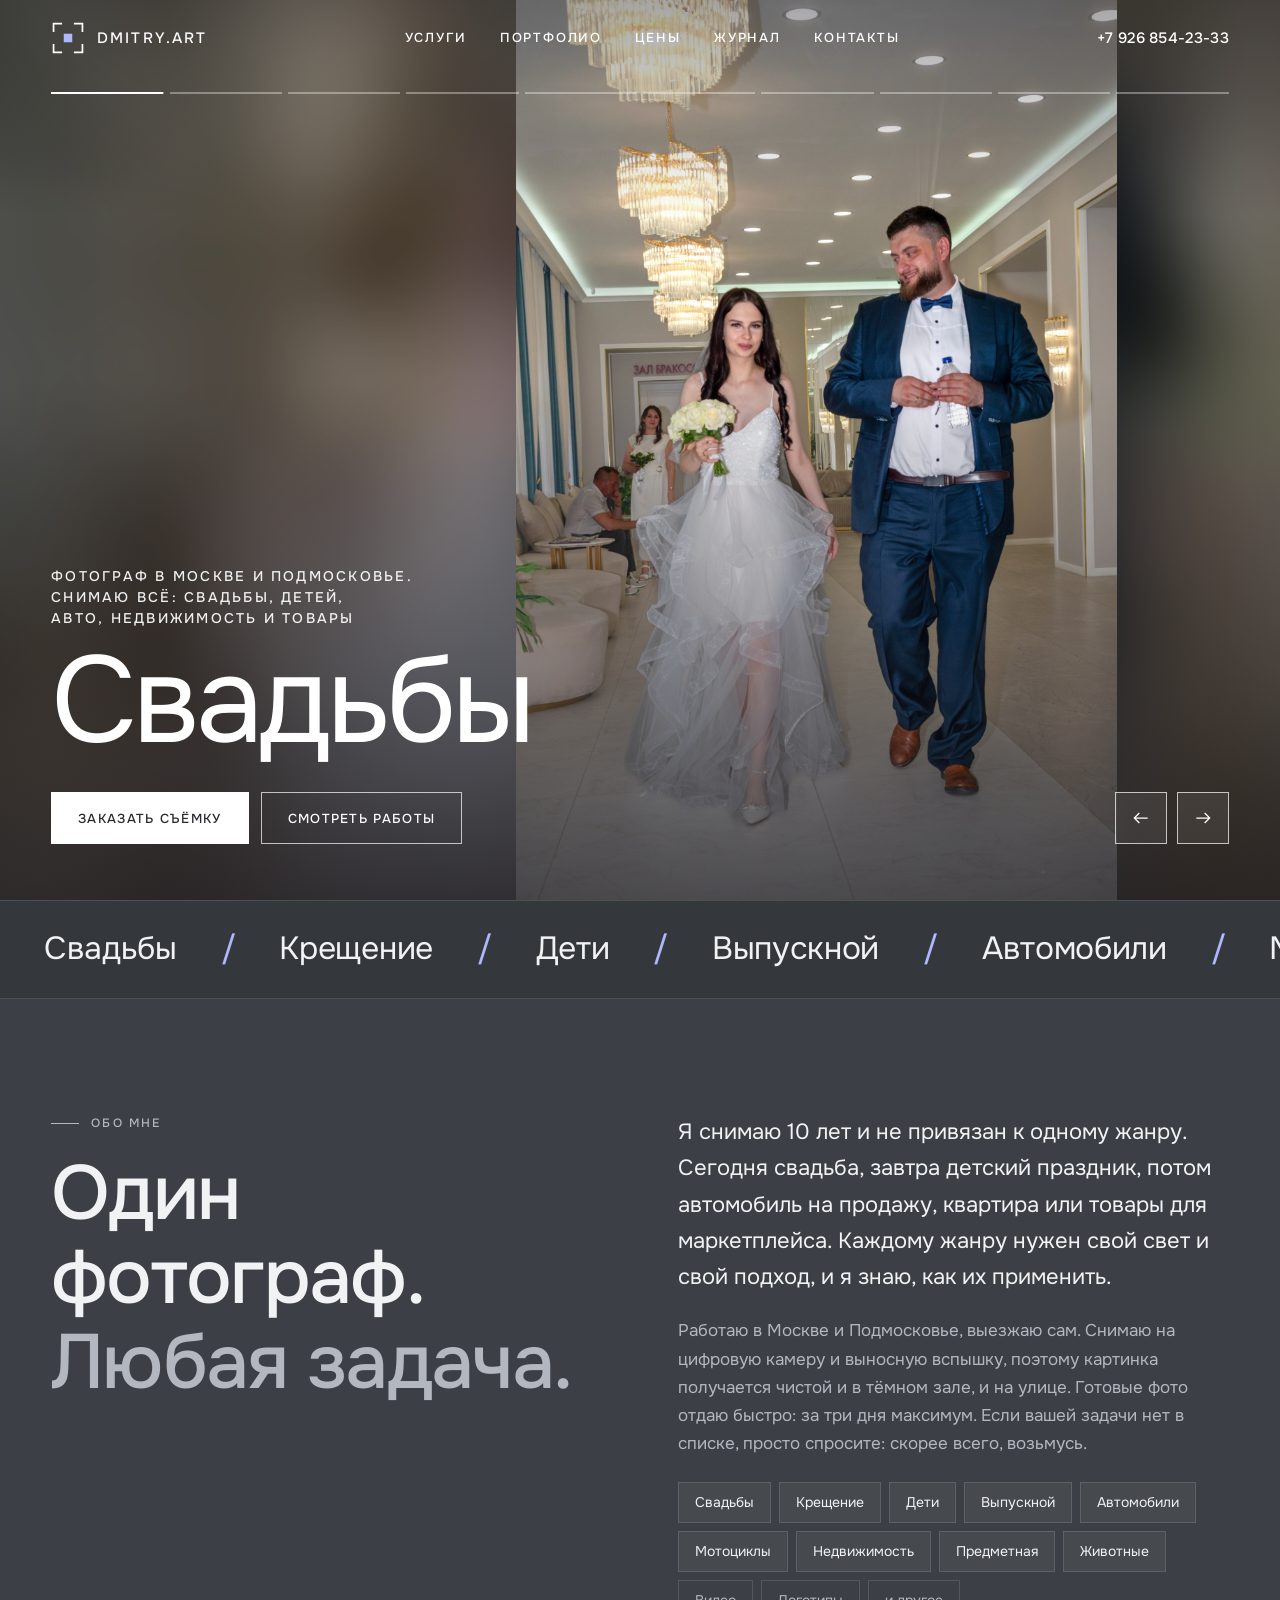
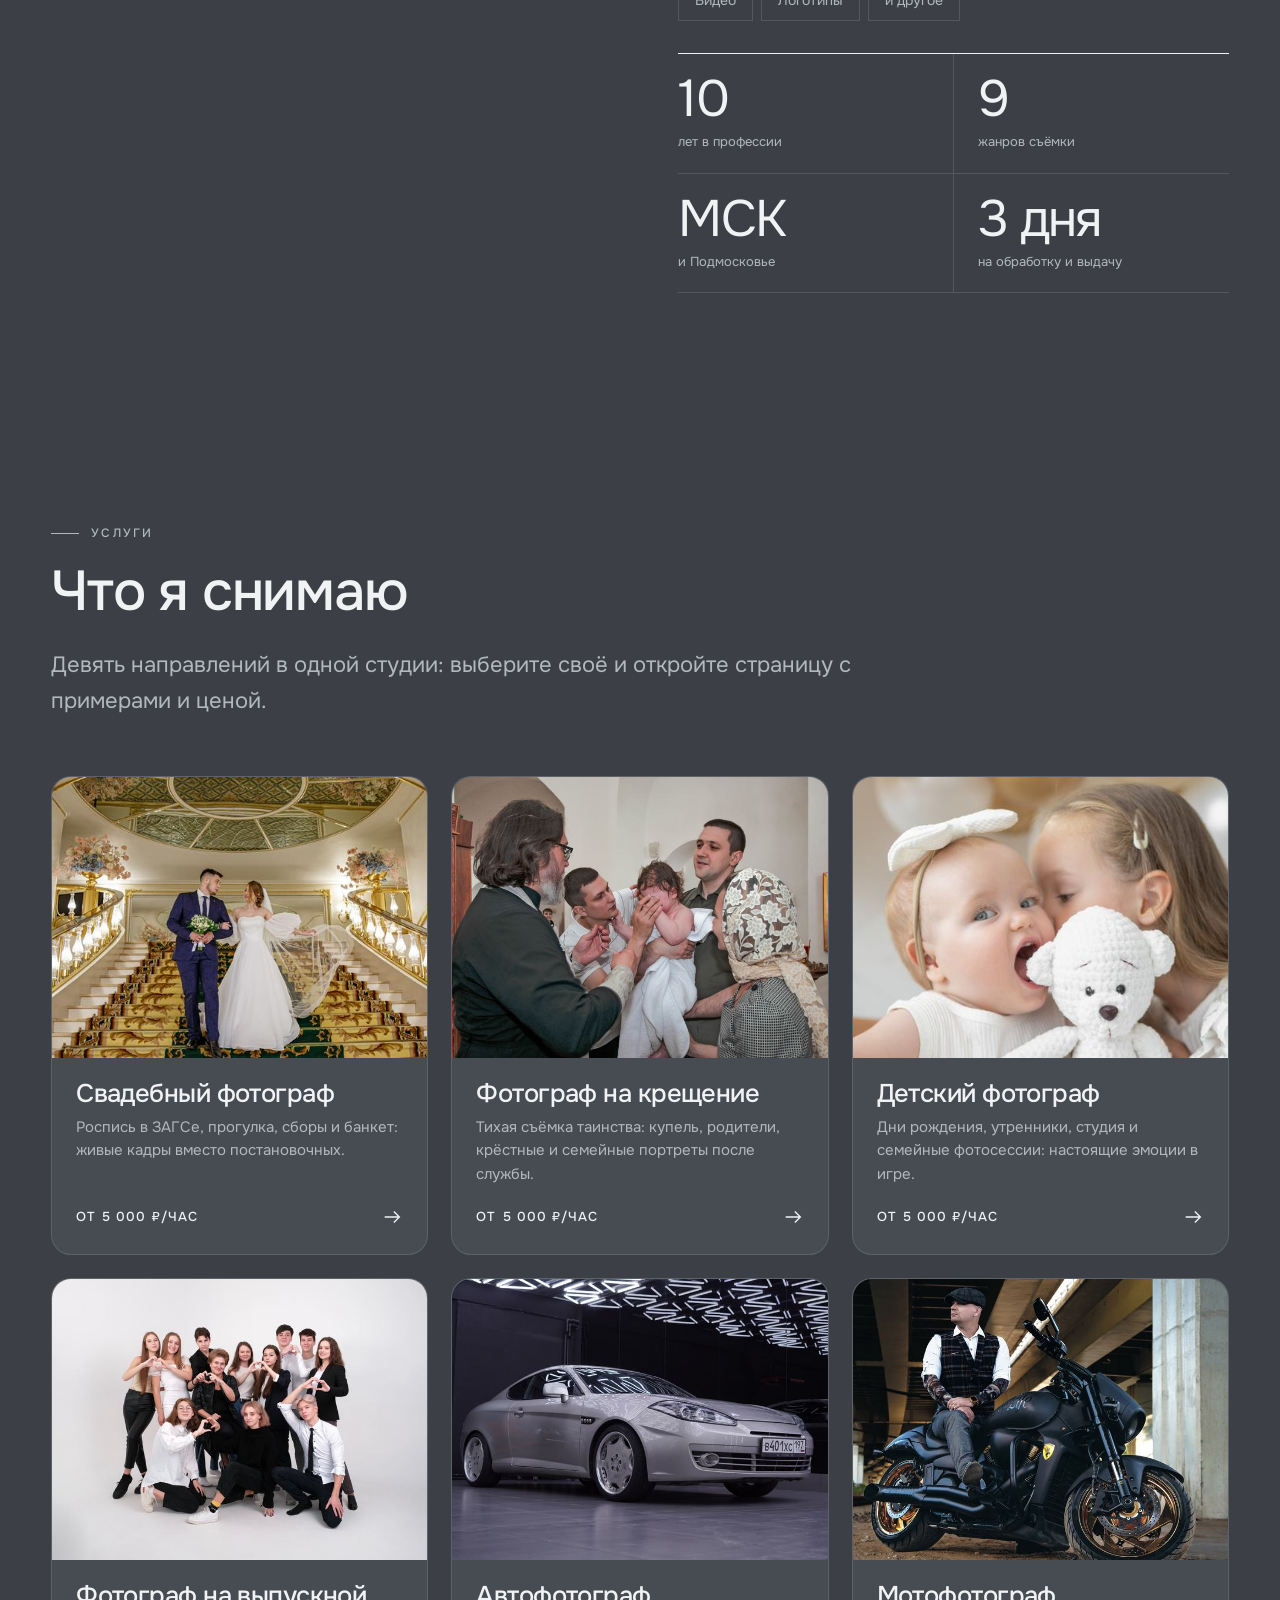
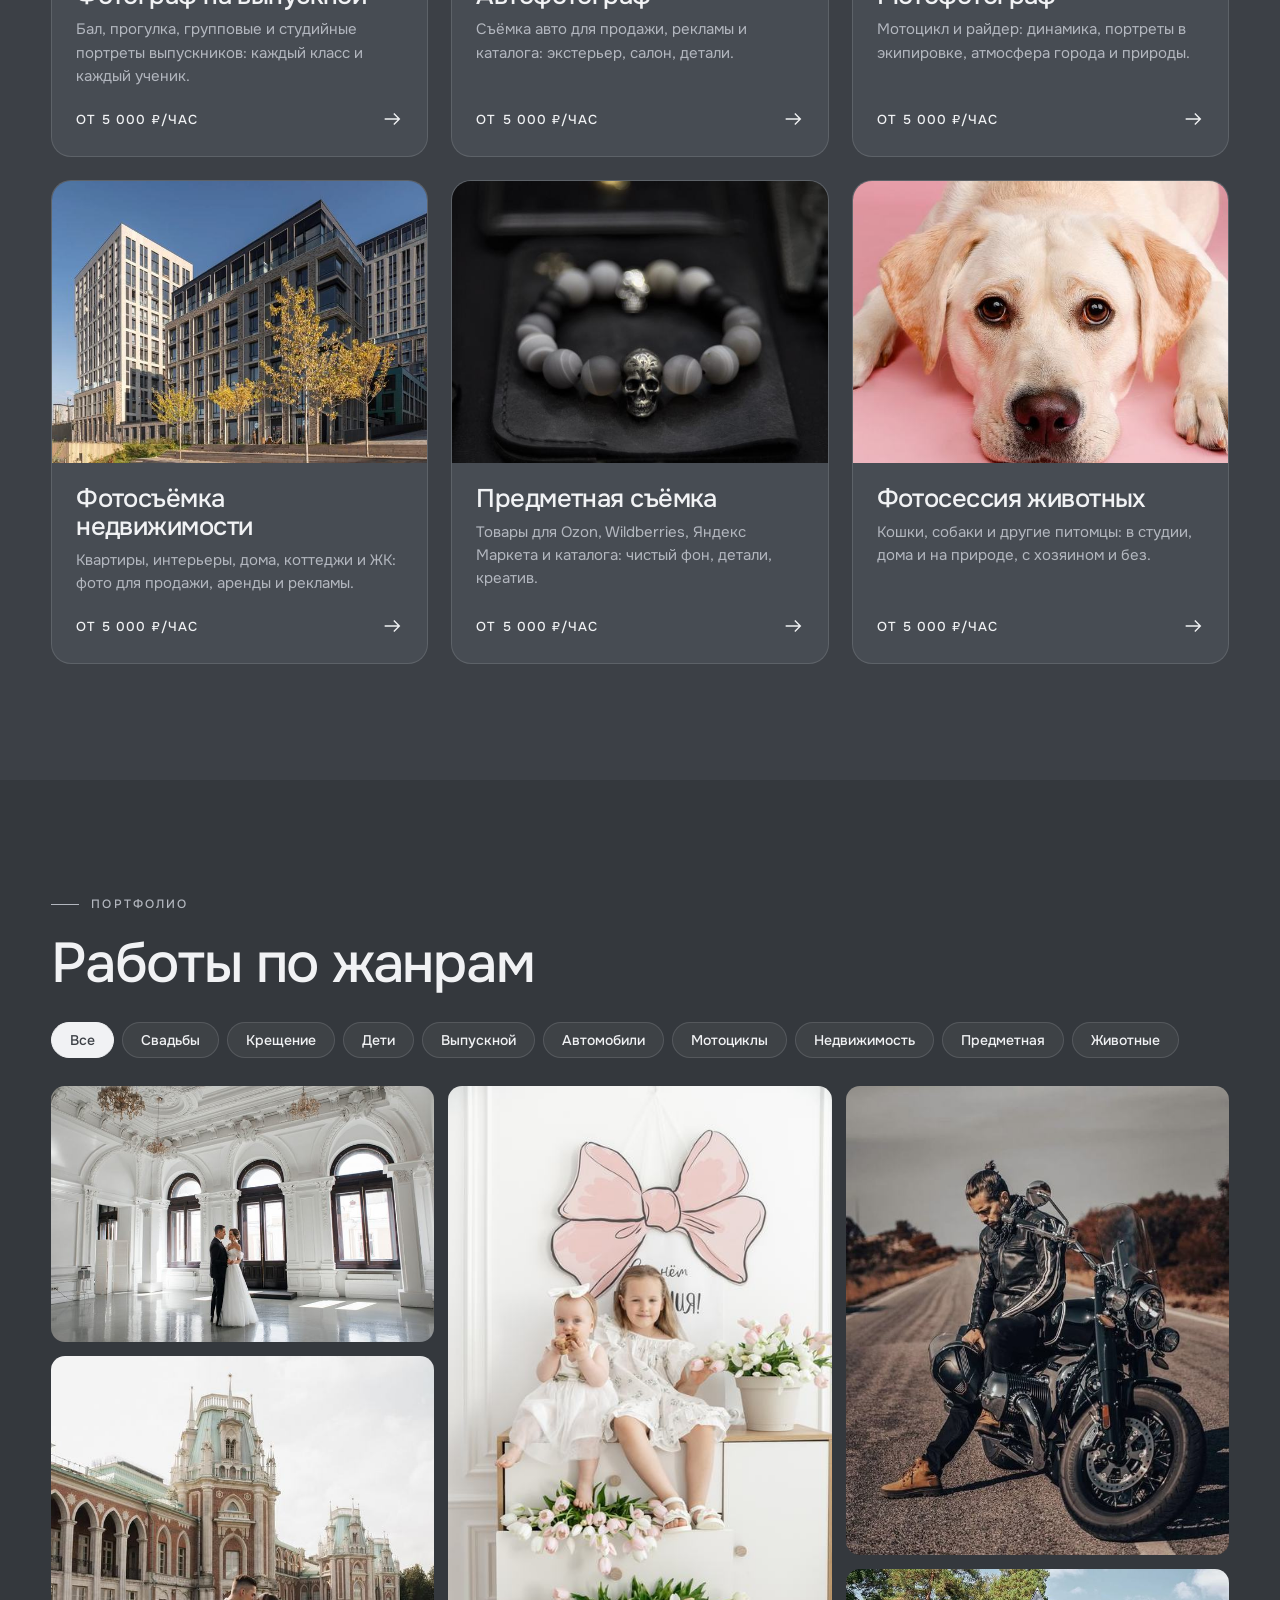
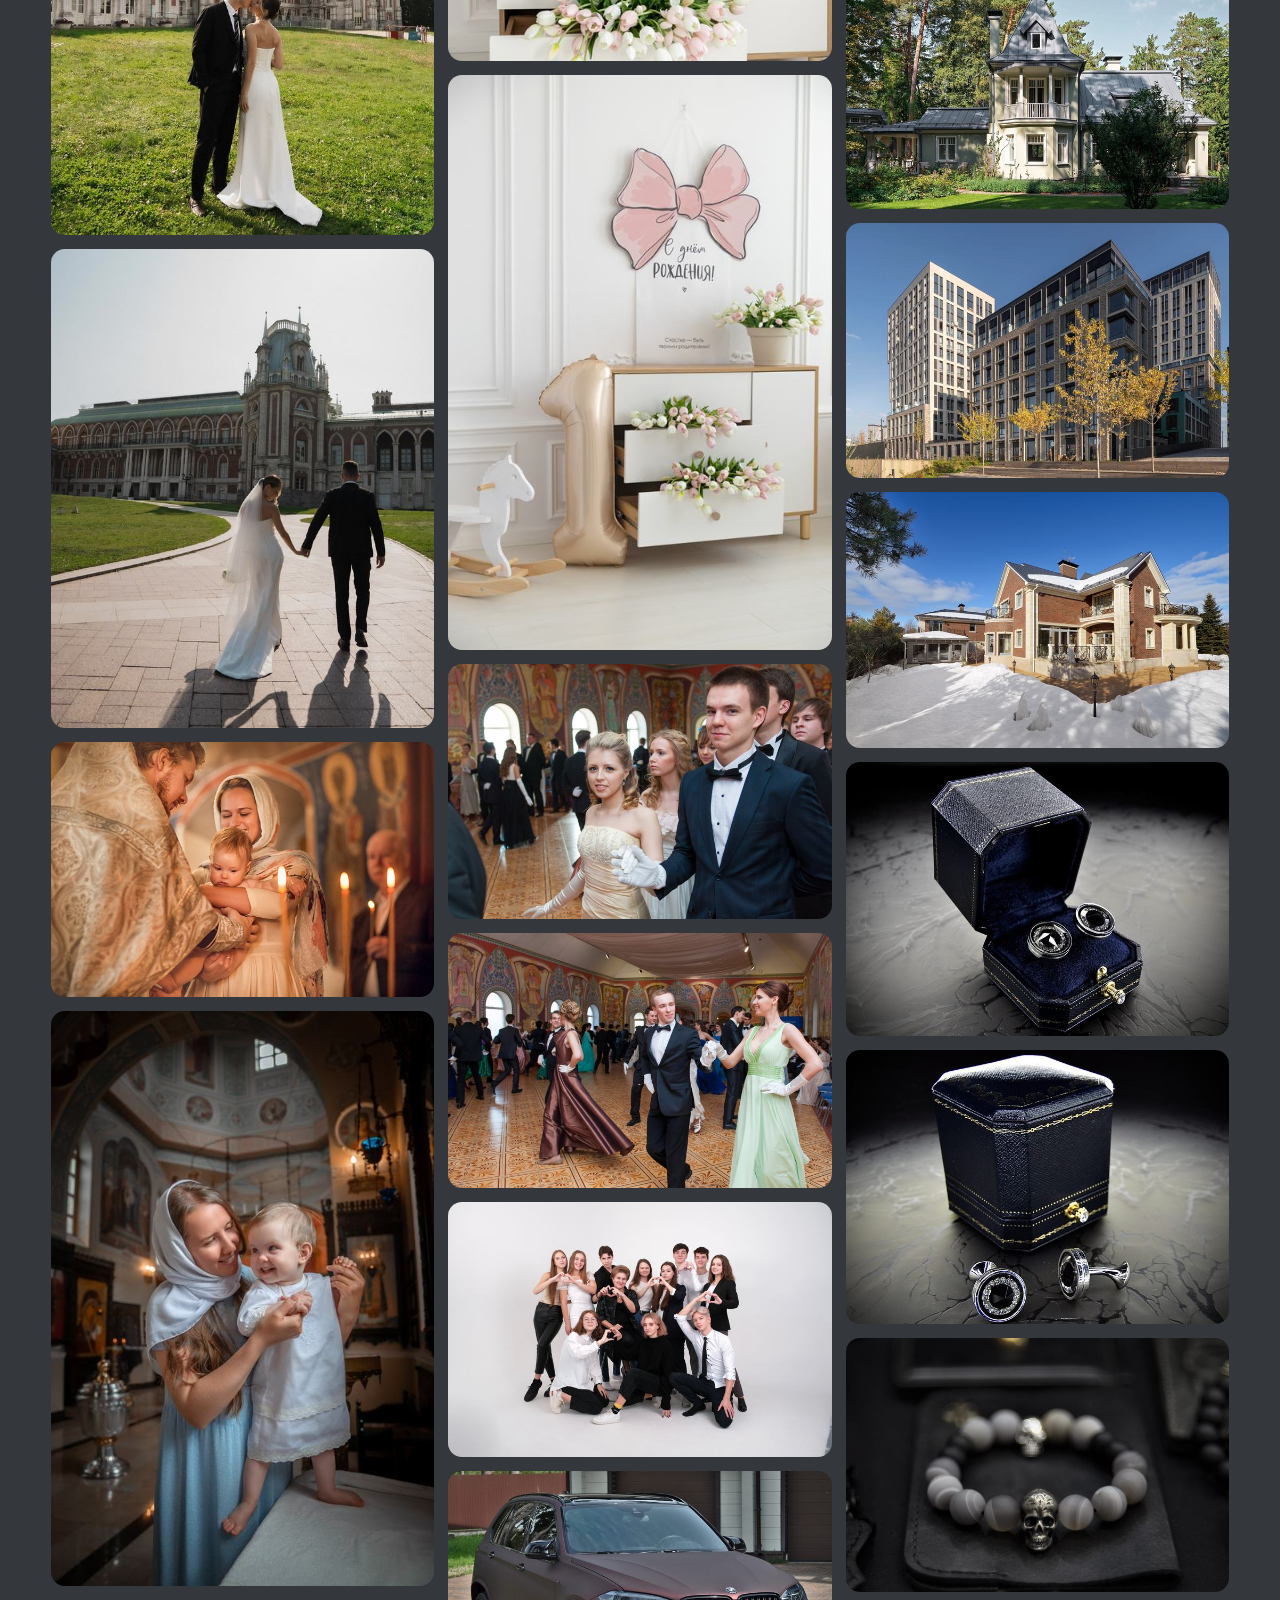
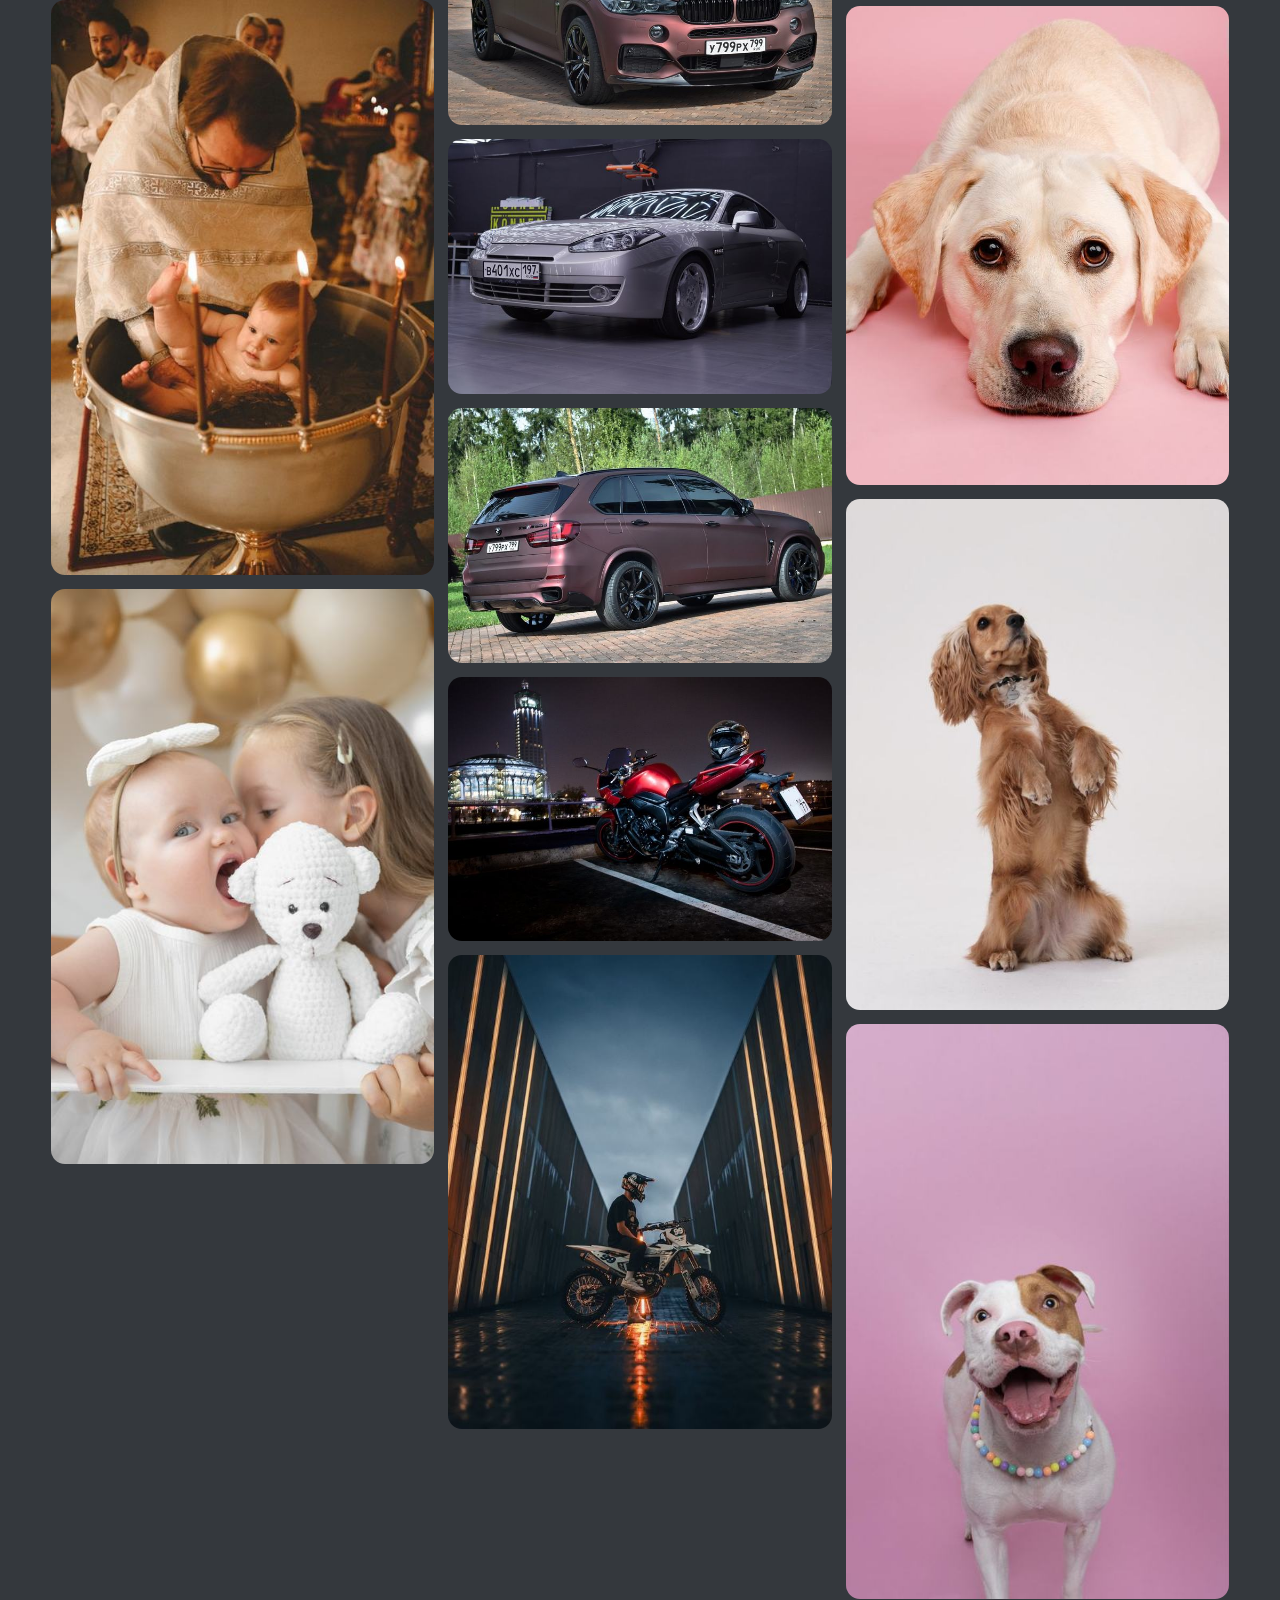
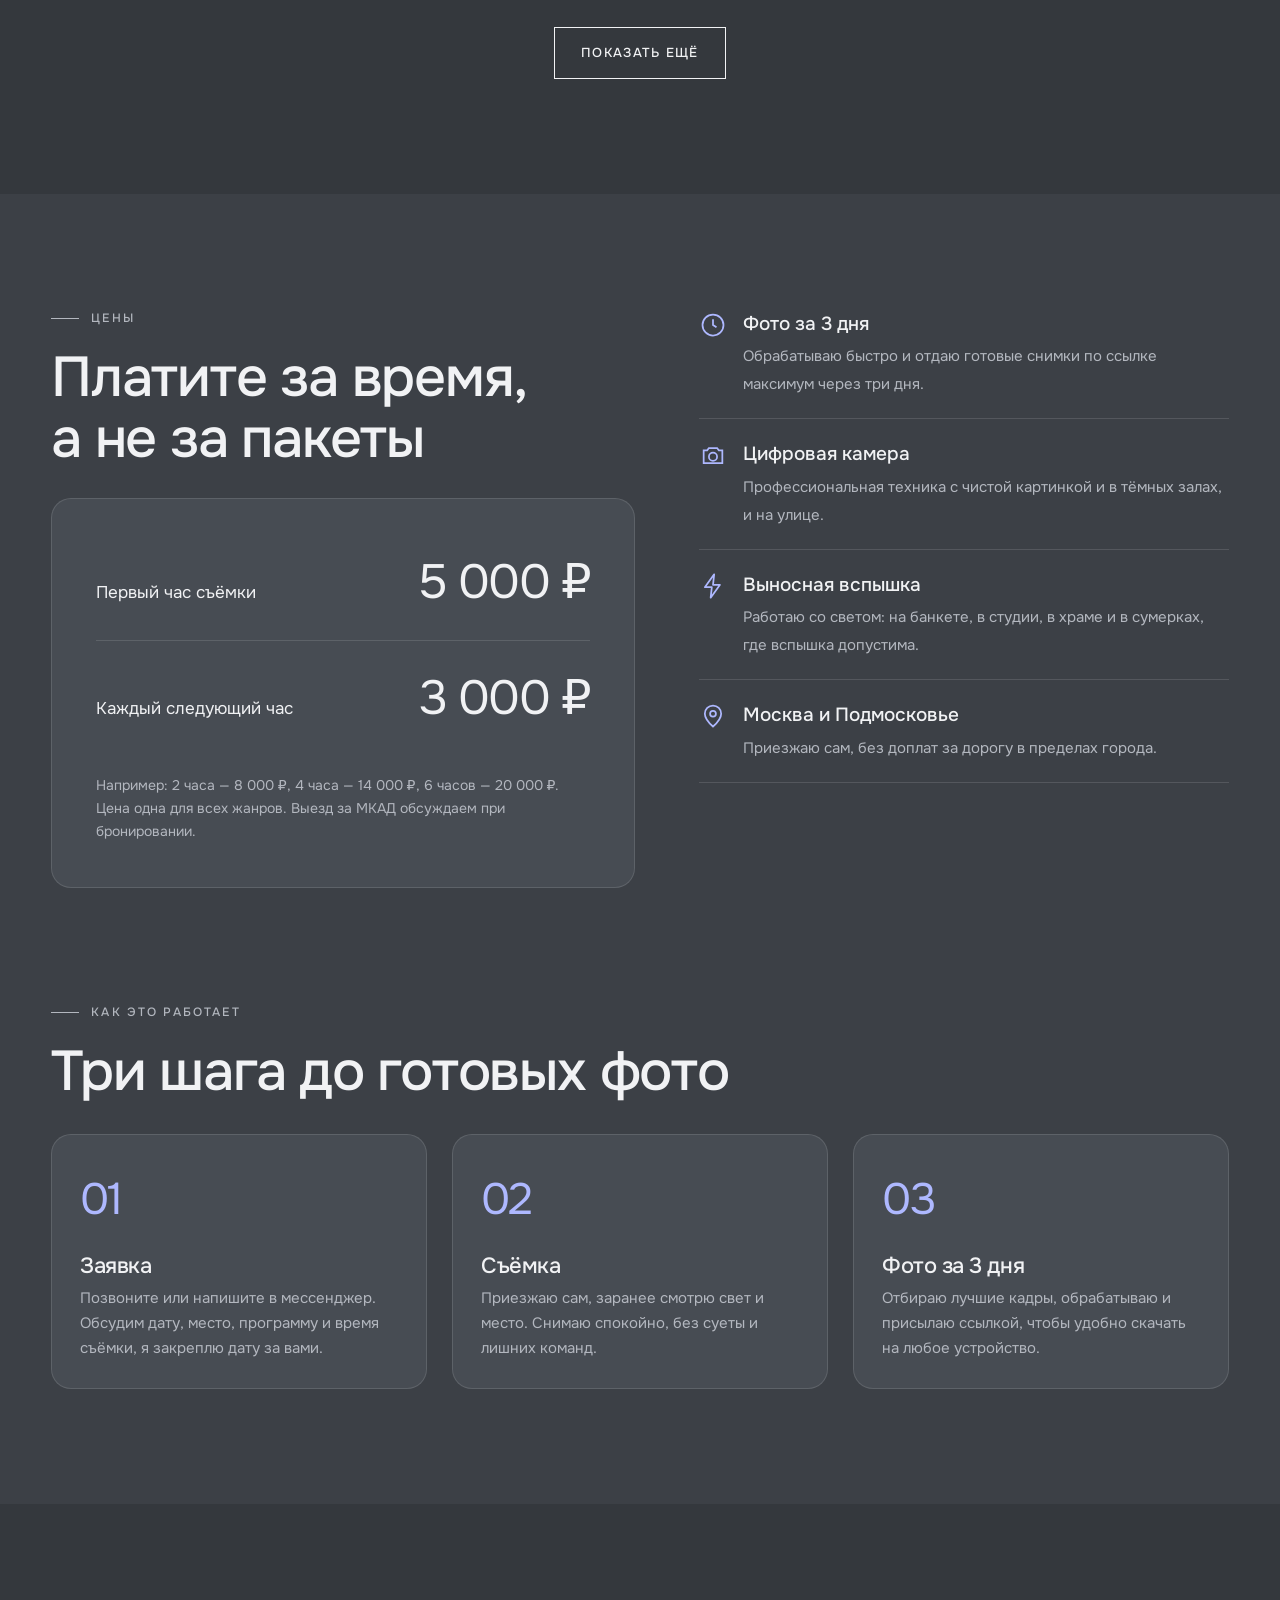
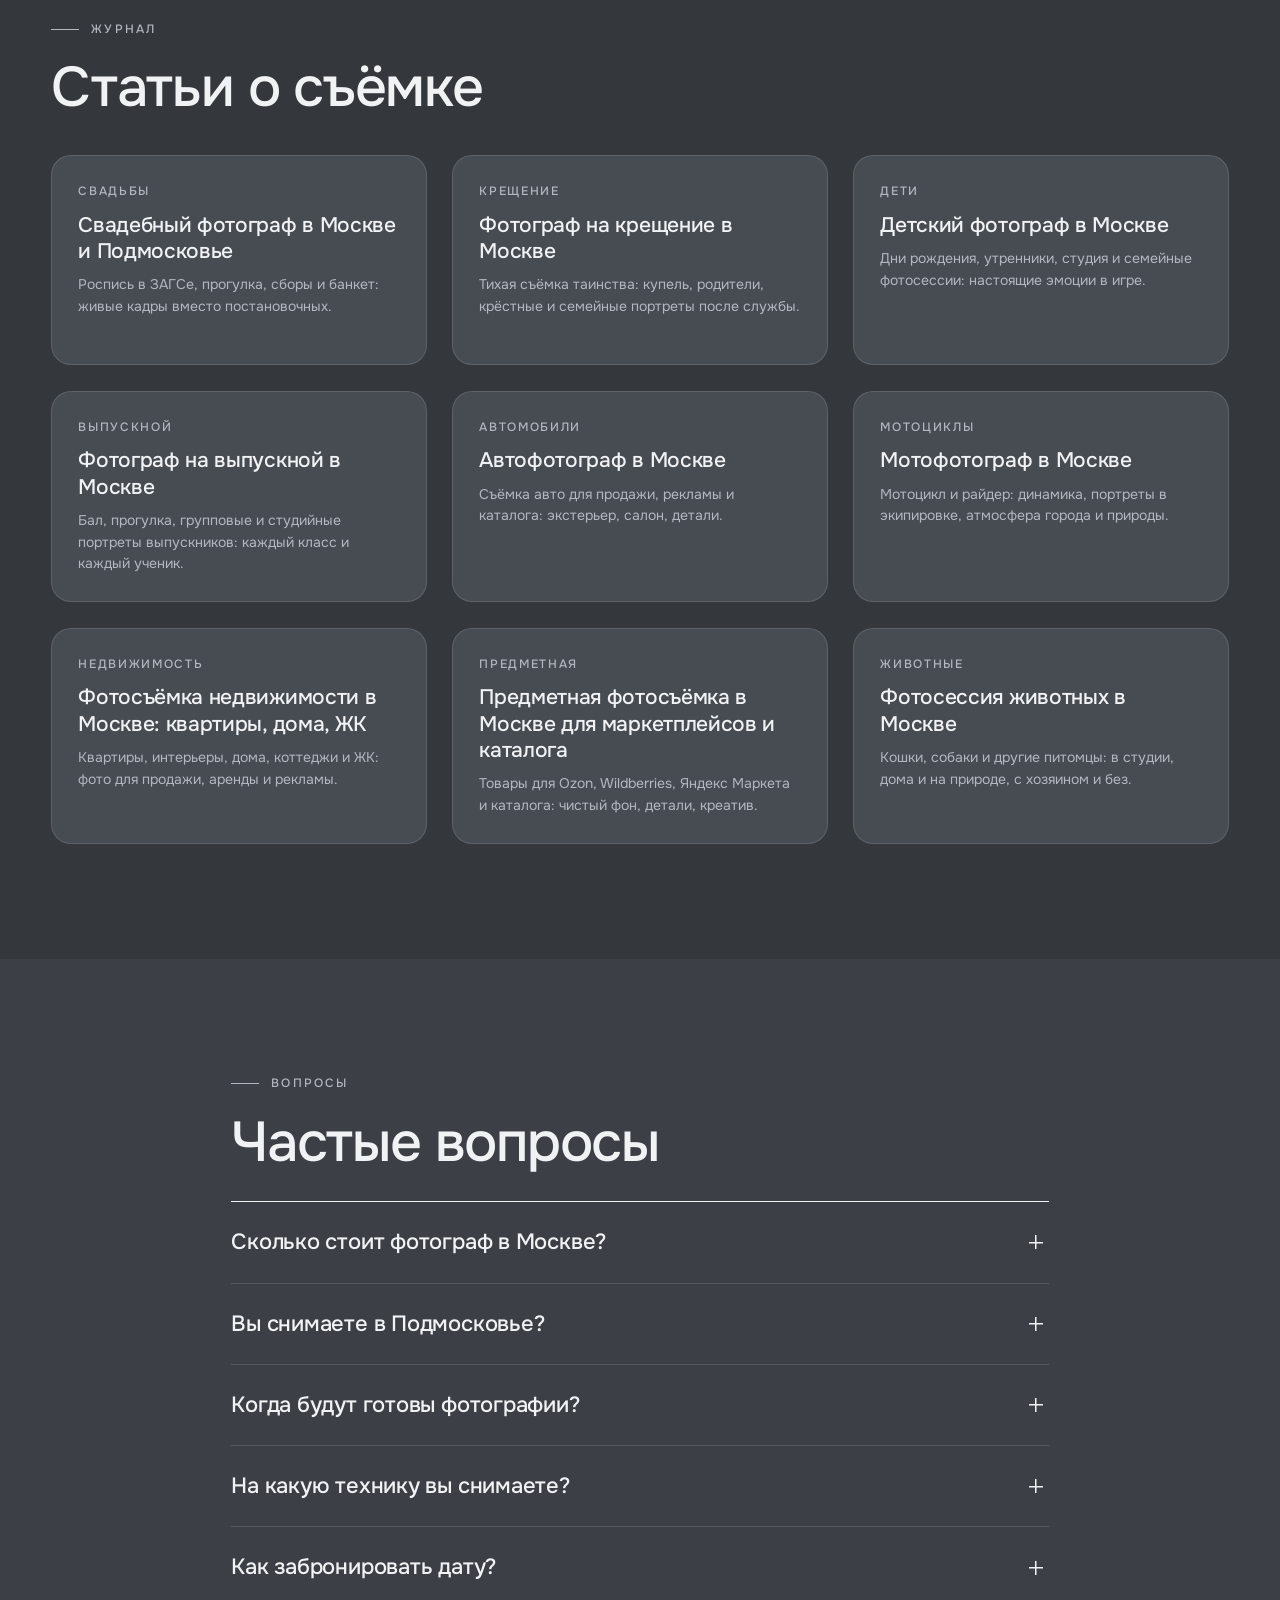
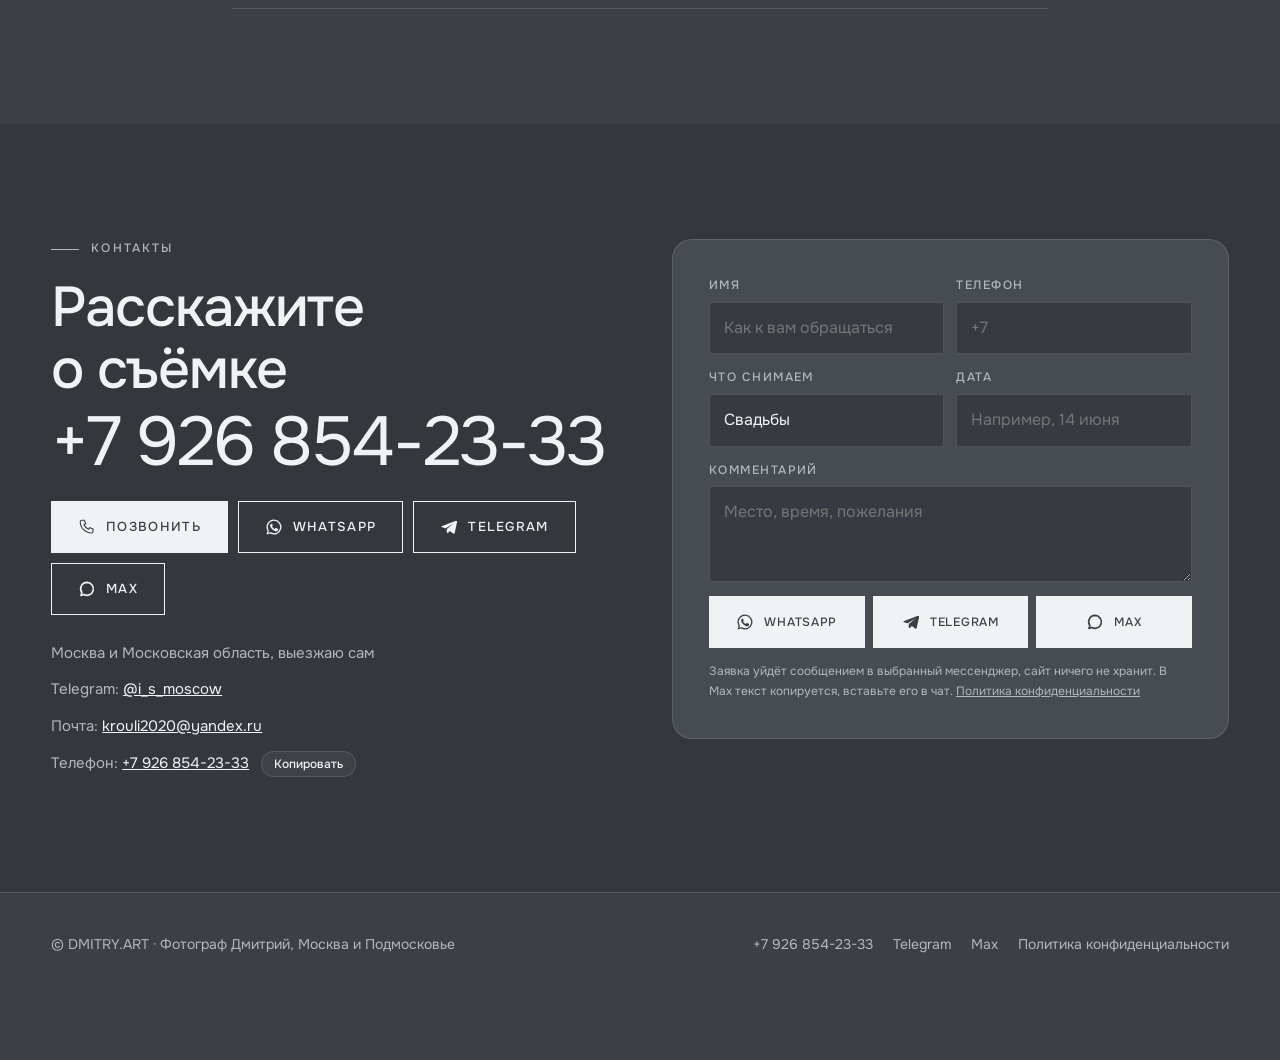
==== commit cfed2136: "Редизайн" ====
--- a/index.html
+++ b/index.html
@@ -3,7 +3,7 @@
 <title>Фотограф в Москве — Дмитрий: свадьбы, дети, авто, недвижимость</title>
 <meta name="description" content="Фотограф в Москве и Подмосковье: свадьба, крещение, дети, выпускной, авто, мото, недвижимость, предметная съёмка, животные. 5 000 ₽ первый час, фото за 3 дня.">
 <link rel="canonical" href="https://fotografmoscow.ru/">
-<meta name="theme-color" content="#F7F3EE">
+<meta name="theme-color" content="#3C4046">
 <meta property="og:type" content="website"><meta property="og:locale" content="ru_RU"><meta property="og:site_name" content="DMITRY.ART">
 <meta property="og:title" content="Фотограф в Москве — Дмитрий: свадьбы, дети, авто, недвижимость"><meta property="og:description" content="Фотограф в Москве и Подмосковье: свадьба, крещение, дети, выпускной, авто, мото, недвижимость, предметная съёмка, животные. 5 000 ₽ первый час, фото за 3 дня."><meta property="og:url" content="https://fotografmoscow.ru/"><meta property="og:image" content="https://fotografmoscow.ru/img/svadebnyj-fotograf-moskva-01.jpg">
 <meta name="twitter:card" content="summary_large_image">
@@ -13,6 +13,8 @@
 <script type="application/ld+json">{"@context":"https://schema.org","@graph":[{"@type":"WebSite","@id":"https://fotografmoscow.ru/#site","url":"https://fotografmoscow.ru/","name":"DMITRY.ART — фотограф в Москве","inLanguage":"ru-RU"},{"@type":["LocalBusiness","ProfessionalService"],"@id":"https://fotografmoscow.ru/#business","name":"DMITRY.ART — фотограф Дмитрий в Москве","url":"https://fotografmoscow.ru/","image":"https://fotografmoscow.ru/img/svadebnyj-fotograf-moskva-01.jpg","telephone":"+79268542333","email":"krouli2020@yandex.ru","priceRange":"5000–3000 ₽/час","address":{"@type":"PostalAddress","addressLocality":"Москва","addressCountry":"RU"},"areaServed":[{"@type":"City","name":"Москва"},{"@type":"AdministrativeArea","name":"Московская область"}],"sameAs":["https://t.me/i_s_moscow","https://wa.me/79268542333","https://max.ru/u/f9LHodD0cOI7ZeKXz67Z6f0I3CiNXraTTkri54r-b8vGDxQoJ5eY6ctCnNg"],"description":"Фотограф в Москве и Подмосковье: свадьбы, крещение, дети, выпускной, авто, мото, недвижимость, предметная съёмка и животные. 5 000 ₽ первый час, 3 000 ₽ каждый следующий.","hasOfferCatalog":{"@type":"OfferCatalog","name":"Фотосъёмка","itemListElement":[{"@type":"Offer","itemOffered":{"@type":"Service","name":"Свадебный фотограф в Москве и Подмосковье","url":"https://fotografmoscow.ru/svadebnyj-fotograf.html"}},{"@type":"Offer","itemOffered":{"@type":"Service","name":"Фотограф на крещение в Москве","url":"https://fotografmoscow.ru/fotograf-na-kreshhenie.html"}},{"@type":"Offer","itemOffered":{"@type":"Service","name":"Детский фотограф в Москве","url":"https://fotografmoscow.ru/detskij-fotograf.html"}},{"@type":"Offer","itemOffered":{"@type":"Service","name":"Фотограф на выпускной в Москве","url":"https://fotografmoscow.ru/fotograf-na-vypusknoj.html"}},{"@type":"Offer","itemOffered":{"@type":"Service","name":"Автофотограф в Москве","url":"https://fotografmoscow.ru/avtofotograf.html"}},{"@type":"Offer","itemOffered":{"@type":"Service","name":"Мотофотограф в Москве","url":"https://fotografmoscow.ru/motofotograf.html"}},{"@type":"Offer","itemOffered":{"@type":"Service","name":"Фотосъёмка недвижимости в Москве: квартиры, дома, ЖК","url":"https://fotografmoscow.ru/fotosemka-nedvizhimosti.html"}},{"@type":"Offer","itemOffered":{"@type":"Service","name":"Предметная фотосъёмка в Москве для маркетплейсов и каталога","url":"https://fotografmoscow.ru/predmetnaya-fotosemka.html"}},{"@type":"Offer","itemOffered":{"@type":"Service","name":"Фотосессия животных в Москве","url":"https://fotografmoscow.ru/fotosessiya-zhivotnyh.html"}}]}},{"@type":"FAQPage","mainEntity":[{"@type":"Question","name":"Сколько стоит фотограф в Москве?","acceptedAnswer":{"@type":"Answer","text":"Первый час съёмки — 5 000 ₽, каждый следующий час — 3 000 ₽. Цена одинакова для всех жанров: свадьба, крещение, дети, выпускной, авто, мото, недвижимость, предметная съёмка и животные."}},{"@type":"Question","name":"Вы снимаете в Подмосковье?","acceptedAnswer":{"@type":"Answer","text":"Да, работаю по всей Москве и Московской области. Условия выезда за МКАД обсуждаем при бронировании."}},{"@type":"Question","name":"Когда будут готовы фотографии?","acceptedAnswer":{"@type":"Answer","text":"Готовые обработанные фотографии отправляю в течение трёх дней по ссылке: их удобно скачать на телефон и компьютер."}},{"@type":"Question","name":"На какую технику вы снимаете?","acceptedAnswer":{"@type":"Answer","text":"Снимаю на цифровую камеру и выносную вспышку: это даёт качественную картинку и в тёмных залах, и на улице, и в студии."}},{"@type":"Question","name":"Как забронировать дату?","acceptedAnswer":{"@type":"Answer","text":"Позвоните или напишите в WhatsApp, Telegram или Max на +7 926 854-23-33. Скажу, свободна ли дата, и закреплю её за вами."}}]}]}</script>
 </head><body>
 <div id="pre" aria-hidden="true"><div class="pl"><svg viewBox="0 0 40 40"><path class="c" d="M3 13V3h10M27 3h10v10M37 27v10H27M13 37H3V27" pathLength="40"/><rect class="d" x="15" y="15" width="10" height="10"/></svg><b>Dmitry Art</b></div></div>
+<script>(function(m,e,t,r,i,k,a){m[i]=m[i]||function(){(m[i].a=m[i].a||[]).push(arguments)};m[i].l=1*new Date();for(var j=0;j<document.scripts.length;j++){if(document.scripts[j].src===r){return}}k=e.createElement(t),a=e.getElementsByTagName(t)[0],k.async=1,k.src=r,a.parentNode.insertBefore(k,a)})(window,document,'script','https://mc.yandex.ru/metrika/tag.js?id=113881875','ym');ym(113881875,'init',{ssr:true,webvisor:true,clickmap:true,ecommerce:"dataLayer",referrer:document.referrer,url:location.href,accurateTrackBounce:true,trackLinks:true});</script>
+<noscript><div><img src="https://mc.yandex.ru/watch/113881875" style="position:absolute;left:-9999px" alt=""></div></noscript>
 <svg width="0" height="0" style="position:absolute" aria-hidden="true"><defs>
 <symbol id="i-phone" viewBox="0 0 24 24"><path fill="none" stroke="currentColor" stroke-width="1.5" d="M5 3h3.5l1.8 4.6-2.3 1.5a11 11 0 0 0 6 6l1.5-2.3L20 14.6V18a2 2 0 0 1-2 2A15 15 0 0 1 3 5a2 2 0 0 1 2-2z"/></symbol>
 <symbol id="i-wa" viewBox="0 0 24 24"><path fill="currentColor" d="M12 2a10 10 0 0 0-8.6 15.1L2 22l5-1.3A10 10 0 1 0 12 2zm0 18.2a8.2 8.2 0 0 1-4.2-1.1l-.3-.2-3 .8.8-2.9-.2-.3A8.2 8.2 0 1 1 12 20.2zm4.5-6.1c-.2-.1-1.5-.7-1.7-.8-.2-.1-.4-.1-.6.1l-.8 1c-.1.2-.3.2-.5.1a6.7 6.7 0 0 1-3.3-2.9c-.3-.4.2-.4.7-1.3.1-.2 0-.3 0-.4l-.8-1.8c-.2-.5-.4-.4-.6-.4h-.5a1 1 0 0 0-.7.3 3 3 0 0 0-.9 2.2 5.2 5.2 0 0 0 1.1 2.7 11.8 11.8 0 0 0 4.5 4c1.7.7 2.3.8 3.2.6.5-.1 1.5-.6 1.7-1.2.2-.6.2-1.1.2-1.2-.1-.1-.2-.2-.5-.3z"/></symbol>
@@ -26,7 +28,7 @@
 <symbol id="i-pin" viewBox="0 0 24 24"><path fill="none" stroke="currentColor" stroke-width="1.5" d="M12 21s-7-6.2-7-11a7 7 0 1 1 14 0c0 4.8-7 11-7 11zm0-8.5a2.5 2.5 0 1 0 0-5 2.5 2.5 0 0 0 0 5z"/></symbol>
 </defs></svg>
 <header class="hdr over"><div class="wrap">
-<a class="logo" href="./" aria-label="Dmitry Art, на главную"><svg viewBox="0 0 40 40" aria-hidden="true"><path fill="none" stroke="currentColor" stroke-width="2" d="M3 13V3h10M27 3h10v10M37 27v10H27M13 37H3V27"/><rect x="15" y="15" width="10" height="10" fill="#4D5BD8"/></svg><span>DMITRY<i>.ART</i></span></a>
+<a class="logo" href="./" aria-label="Dmitry Art, на главную"><svg viewBox="0 0 40 40" aria-hidden="true"><path fill="none" stroke="currentColor" stroke-width="2" d="M3 13V3h10M27 3h10v10M37 27v10H27M13 37H3V27"/><rect x="15" y="15" width="10" height="10" fill="#AEB8FF"/></svg><span>DMITRY<i>.ART</i></span></a>
 <nav class="nav" aria-label="Основное меню"><a href="#services">Услуги</a><a href="#portfolio">Портфолио</a><a href="#prices">Цены</a><a href="#journal">Журнал</a><a href="#contact">Контакты</a></nav>
 <div class="hdr-r"><a class="hdr-tel" href="tel:+79268542333">+7 926 854-23-33</a><button class="burger" aria-label="Меню" aria-expanded="false"><i></i></button></div>
 </div></header>
@@ -34,7 +36,7 @@
 <a href="#services">Услуги</a><a href="#portfolio">Портфолио</a><a href="#prices">Цены</a><a href="#journal">Журнал</a><a href="#contact">Контакты</a>
 <div class="m-c"><a class="big" href="tel:+79268542333">+7 926 854-23-33</a><a href="https://wa.me/79268542333" target="_blank" rel="noopener">WhatsApp</a><a href="https://t.me/i_s_moscow" target="_blank" rel="noopener">Telegram @i_s_moscow</a><a href="https://max.ru/u/f9LHodD0cOI7ZeKXz67Z6f0I3CiNXraTTkri54r-b8vGDxQoJ5eY6ctCnNg" target="_blank" rel="noopener">Max</a></div>
 </div>
-<section class="hero" aria-label="Фотограф Дмитрий"><div class="sl" data-word="Свадьбы" data-href="svadebnyj-fotograf.html"><img src="img/svadebnyj-fotograf-moskva-01.jpg" alt="Свадебный фотограф в Москве" fetchpriority="high" decoding="async" style="object-position:50% 40%"></div><div class="sl" data-word="Крещение" data-href="fotograf-na-kreshhenie.html"><img data-src="img/kreshchenie-fotograf-moskva-01.jpg" alt="Фотограф на крещение в Москве" decoding="async" style="object-position:50% 35%"></div><div class="sl" data-word="Дети" data-href="detskij-fotograf.html"><img data-src="img/detskij-fotograf-moskva-01.jpg" alt="Детский фотограф в Москве" decoding="async" style="object-position:50% 30%"></div><div class="sl" data-word="Выпускной" data-href="fotograf-na-vypusknoj.html"><img data-src="img/vypusknoj-fotograf-moskva-01.jpg" alt="Фотограф на выпускной в Москве" decoding="async" style="object-position:50% 40%"></div><div class="sl" data-word="Автомобили" data-href="avtofotograf.html"><img data-src="img/avtofotograf-moskva-01.jpg" alt="Автофотограф в Москве" decoding="async" style="object-position:50% 55%"></div><div class="sl" data-word="Мотоциклы" data-href="motofotograf.html"><img data-src="img/motofotograf-moskva-01.jpg" alt="Мотофотограф в Москве" decoding="async" style="object-position:50% 55%"></div><div class="sl" data-word="Недвижимость" data-href="fotosemka-nedvizhimosti.html"><img data-src="img/fotosemka-nedvizhimosti-moskva-01.jpg" alt="Фотосъёмка недвижимости в Москве" decoding="async" style="object-position:50% 50%"></div><div class="sl" data-word="Предметная" data-href="predmetnaya-fotosemka.html"><img data-src="img/predmetnaya-fotosemka-moskva-01.jpg" alt="Предметная фотосъёмка в Москве" decoding="async" style="object-position:50% 50%"></div><div class="sl" data-word="Животные" data-href="fotosessiya-zhivotnyh.html"><img data-src="img/fotosessiya-zhivotnyh-moskva-10.jpg" alt="Фотосессия животных в Москве" decoding="async" style="object-position:50% 40%"></div><div class="hero-bar"></div>
+<section class="hero" aria-label="Фотограф Дмитрий"><div class="sl cd" data-word="Свадьбы" data-href="svadebnyj-fotograf.html"><img class="bg" src="img/hero/h01-b.jpg" alt="" aria-hidden="true"><img class="fg" src="img/hero/h01.jpg" alt="Свадебная фотосъёмка в ЗАГСе: невеста и жених идут по залу" fetchpriority="high" decoding="async" style="--mp:50% 30%"></div><div class="sl cd" data-word="Дети" data-href="detskij-fotograf.html"><img class="bg" src="img/hero/h02-b.jpg" alt="" aria-hidden="true"><img class="fg" data-src="img/hero/h02.jpg" alt="Детский праздник в стиле Леди Баг: девочка пробует торт" decoding="async" style="--mp:50% 40%"></div><div class="sl cd" data-word="Крещение" data-href="fotograf-na-kreshhenie.html"><img class="bg" src="img/hero/h03-b.jpg" alt="" aria-hidden="true"><img class="fg" data-src="img/hero/h03.jpg" alt="Фотограф на крещение: мама с малышом в деревянном храме" decoding="async" style="--mp:50% 35%"></div><div class="sl cd cm" data-word="Недвижимость" data-href="fotosemka-nedvizhimosti.html"><img class="bg" src="img/hero/h04-b.jpg" alt="" aria-hidden="true"><img class="fg" data-src="img/hero/h04.jpg" alt="Фотосъёмка жилого комплекса: фасад современного дома" decoding="async" style="--mp:50% 40%"></div><div class="sl cm" data-word="Авто" data-href="avtofotograf.html"><img class="bg" src="img/hero/h05-b.jpg" alt="" aria-hidden="true"><img class="fg" data-src="img/hero/h05.jpg" alt="Фотосъёмка автомобиля в студии с неоновым светом" decoding="async" style="--mp:50% 50%"></div><div class="sl cd" data-word="Предметная" data-href="predmetnaya-fotosemka.html"><img class="bg" src="img/hero/h06-b.jpg" alt="" aria-hidden="true"><img class="fg" data-src="img/hero/h06.jpg" alt="Предметная съёмка: браслеты из натуральных камней" decoding="async" style="--mp:50% 45%"></div><div class="sl cd" data-word="Мото" data-href="motofotograf.html"><img class="bg" src="img/hero/h07-b.jpg" alt="" aria-hidden="true"><img class="fg" data-src="img/hero/h07.jpg" alt="Фотосессия с мотоциклом Ducati" decoding="async" style="--mp:50% 35%"></div><div class="sl cd cm" data-word="Интерьеры" data-href="fotosemka-nedvizhimosti.html"><img class="bg" src="img/hero/h08-b.jpg" alt="" aria-hidden="true"><img class="fg" data-src="img/hero/h08.jpg" alt="Интерьерная съёмка гостиной в серых тонах" decoding="async" style="--mp:50% 40%"></div><div class="sl cd cm" data-word="Арт-съёмка" data-href="#portfolio"><img class="bg" src="img/hero/h09-b.jpg" alt="" aria-hidden="true"><img class="fg" data-src="img/hero/h09.jpg" alt="Арт-съёмка: две балерины в серебре рядом с промышленным роботом" decoding="async" style="--mp:50% 40%"></div><div class="sl cd" data-word="Животные" data-href="fotosessiya-zhivotnyh.html"><img class="bg" src="img/hero/h10-b.jpg" alt="" aria-hidden="true"><img class="fg" data-src="img/hero/h10.jpg" alt="Фотосессия кошки в студии" decoding="async" style="--mp:50% 40%"></div><div class="hero-bar"></div>
 <div class="hero-in"><div class="wrap"><h1 class="hero-k">Фотограф в Москве и Подмосковье. Снимаю всё: свадьбы, детей, авто, недвижимость и товары</h1>
 <p class="hero-w" aria-hidden="true"><span>Свадьбы</span></p>
 <div class="hero-b"><a class="btn light" href="#contact">Заказать съёмку</a><a class="btn line-l hero-more" href="#portfolio">Смотреть работы</a></div></div></div>
--- a/css/style.css
+++ b/css/style.css
@@ -1,11 +1,11 @@
 @font-face{font-family:"Onest";font-style:normal;font-weight:100 900;font-display:swap;src:url(../fonts/onest-cyrillic-wght-normal.woff2) format("woff2");unicode-range:U+0301,U+0400-045F,U+0490-0491,U+04B0-04B1,U+2116}
 @font-face{font-family:"Onest";font-style:normal;font-weight:100 900;font-display:swap;src:url(../fonts/onest-latin-wght-normal.woff2) format("woff2");unicode-range:U+0000-00FF,U+0131,U+0152-0153,U+02BB-02BC,U+02C6,U+02DA,U+02DC,U+2000-206F,U+2074,U+20AC,U+2122,U+2191,U+2193,U+2212,U+2215,U+FEFF,U+FFFD}
 :root{
-  --bg:#F7F3EE;--bg2:#EFE8E0;--ink:#2A2A30;--mut:#6C6B73;--line:rgba(42,42,48,.13);--acc:#4D5BD8;
-  --blush:#F3E0DA;--sky:#DDE7F0;--sage:#DEE7DB;--lav:#E6E1F0;--butter:#F5EBCE;
+  --bg:#3C4046;--bg2:#34383D;--ink:#F1F2F4;--mut:#B3B7BF;--line:rgba(255,255,255,.12);--acc:#AEB8FF;--sf:#474C53;--sf2:#50555D;
+  --blush:var(--sf);--sky:var(--sf);--sage:var(--sf);--lav:var(--sf);--butter:var(--sf);
   --r:20px;--r-s:14px;--gut:clamp(18px,4vw,56px);--max:1280px;
   --font:"Onest",system-ui,-apple-system,"Segoe UI",Roboto,Arial,sans-serif;
-  color-scheme:light}
+  color-scheme:dark}
 *{box-sizing:border-box;-webkit-tap-highlight-color:transparent}
 html{scroll-behavior:smooth;-webkit-text-size-adjust:100%}
 body{margin:0;background:var(--bg);color:var(--ink);font-family:var(--font);font-size:17px;line-height:1.65;font-weight:400;-webkit-font-smoothing:antialiased;text-rendering:optimizeLegibility;overflow-x:hidden}
@@ -26,7 +26,7 @@
 .btn:hover{background:transparent;color:var(--ink)}
 .btn.ghost{background:transparent;color:var(--ink)}
 .btn.ghost:hover{background:var(--ink);color:var(--bg)}
-.btn.light{background:#fff;border-color:#fff;color:var(--ink)}
+.btn.light{background:#fff;border-color:#fff;color:#26292D}
 .btn.light:hover{background:transparent;color:#fff}
 .btn.line-l{background:transparent;border-color:rgba(255,255,255,.7);color:#fff}
 .btn.line-l:hover{background:#fff;color:var(--ink)}
@@ -45,7 +45,7 @@
 
 /* header */
 .hdr{position:fixed;top:0;left:0;right:0;z-index:60;transition:background .3s,box-shadow .3s,transform .35s}
-.hdr.solid{background:rgba(247,243,238,.9);-webkit-backdrop-filter:blur(14px);backdrop-filter:blur(14px);box-shadow:0 1px 0 var(--line)}
+.hdr.solid{background:rgba(52,56,61,.9);-webkit-backdrop-filter:blur(14px);backdrop-filter:blur(14px);box-shadow:0 1px 0 var(--line)}
 .hdr .wrap{display:flex;align-items:center;justify-content:space-between;height:76px;gap:24px;max-width:none}
 .logo{display:flex;align-items:center;gap:12px;text-decoration:none;font-weight:500;letter-spacing:.14em;font-size:15px;white-space:nowrap}
 .logo svg{width:34px;height:34px;flex:none}
@@ -73,15 +73,19 @@
 body.mo{overflow:hidden}
 
 /* hero */
-.hero{position:relative;height:100svh;min-height:600px;max-height:1100px;color:#fff;overflow:hidden;background:#222}
+.hero{position:relative;height:100svh;min-height:600px;max-height:1100px;color:#fff;overflow:hidden;background:#26292D}
 .hero .sl{position:absolute;inset:0;opacity:0;transition:opacity 1.2s ease}
 .hero .sl.on{opacity:1}
-.hero .sl img{position:absolute;inset:0;width:100%;height:100%;object-fit:cover;transform:scale(1.06);transition:transform 7s ease-out}
-.hero .sl.on img{transform:scale(1)}
+.hero .sl img{position:absolute;inset:0;width:100%;height:100%;object-fit:cover}
+.hero .sl .bg{transform:scale(1.12);filter:blur(14px) brightness(.62) saturate(1.05)}
+.hero .sl .fg{transform:scale(1.05);transition:transform 7s ease-out;object-position:var(--mp,50% 50%)}
+.hero .sl.on .fg{transform:scale(1)}
+@media (min-aspect-ratio:1/1){.hero .sl.cd .fg{object-fit:contain;object-position:76% 50%;padding:0 0 0}}
+@media (max-aspect-ratio:1/1){.hero .sl.cm .fg{object-fit:contain;object-position:50% 34%}.hero .sl.cm .fg{top:74px;height:52%;-webkit-mask-image:linear-gradient(transparent,#000 14%,#000 84%,transparent);mask-image:linear-gradient(transparent,#000 14%,#000 84%,transparent)}}
 .hero::after{content:"";position:absolute;inset:0;background:linear-gradient(180deg,rgba(20,18,22,.38) 0,rgba(20,18,22,0) 24%,rgba(20,18,22,0) 42%,rgba(20,18,22,.72) 100%);z-index:1;pointer-events:none}
 .hero-in{position:absolute;z-index:2;left:0;right:0;bottom:0;padding-bottom:clamp(28px,5vw,56px)}
 .hero-k{font-size:clamp(12px,1.4vw,14px);letter-spacing:.16em;text-transform:uppercase;max-width:52ch;margin:0 0 14px;opacity:.92;font-weight:500;line-height:1.5}
-.hero-w{font-size:clamp(54px,12.4vw,176px);line-height:.95;font-weight:400;letter-spacing:-.04em;margin:0;display:block;min-height:1em;overflow-wrap:anywhere}
+.hero-w{font-size:clamp(40px,9.6vw,150px);line-height:.95;font-weight:400;letter-spacing:-.04em;margin:0;display:block;min-height:1em;overflow-wrap:anywhere}
 .hero-w span{display:inline-block;animation:up .7s cubic-bezier(.2,.7,.2,1) both}
 @keyframes up{from{opacity:0;transform:translateY(24px)}to{opacity:1;transform:none}}
 .hero-b{display:flex;flex-wrap:wrap;gap:12px;margin-top:26px}
@@ -97,10 +101,10 @@
 @keyframes fill{to{transform:none}}
 
 /* tags row */
-.tick{background:var(--ink);color:var(--bg);overflow:hidden;white-space:nowrap;padding:22px 0}
+.tick{background:var(--bg2);color:var(--ink);border-block:1px solid var(--line);overflow:hidden;white-space:nowrap;padding:22px 0}
 .tick div{display:inline-flex;gap:44px;padding-left:44px;animation:mq 46s linear infinite}
 .tick span{font-size:clamp(20px,2.6vw,32px);font-weight:400;letter-spacing:-.01em}
-.tick span::after{content:"/";color:#8d97ff;margin-left:44px}
+.tick span::after{content:"/";color:var(--acc);margin-left:44px}
 @keyframes mq{to{transform:translateX(-50%)}}
 
 /* about */
@@ -108,7 +112,7 @@
 .about h2{font-size:clamp(38px,6vw,80px)}
 .about h2 em{font-style:normal;color:var(--mut)}
 .tags{display:flex;flex-wrap:wrap;gap:8px;margin:24px 0 32px}
-.tags a{padding:8px 16px;border:1px solid var(--line);background:rgba(255,255,255,.5);font-size:14px;text-decoration:none;transition:background .2s,border-color .2s}
+.tags a{padding:8px 16px;border:1px solid var(--line);background:rgba(255,255,255,.05);font-size:14px;text-decoration:none;transition:background .2s,border-color .2s}
 .tags a:hover{background:var(--ink);color:var(--bg);border-color:var(--ink)}
 .stats{display:grid;grid-template-columns:1fr 1fr;border-top:1px solid var(--ink)}
 .stats div{padding:20px 0;border-bottom:1px solid var(--line)}
@@ -121,7 +125,7 @@
 .sv-h{display:flex;justify-content:space-between;align-items:end;gap:24px;flex-wrap:wrap;margin-bottom:clamp(32px,5vw,56px)}
 .cards{display:grid;grid-template-columns:repeat(3,1fr);gap:clamp(14px,1.8vw,24px)}
 .card{display:flex;flex-direction:column;background:var(--t,var(--bg2));border-radius:var(--r);overflow:hidden;text-decoration:none;position:relative;transition:transform .4s cubic-bezier(.2,.7,.2,1),box-shadow .4s}
-.card:hover{transform:translateY(-6px);box-shadow:0 22px 40px -22px rgba(42,42,48,.35)}
+.card{border:1px solid var(--line)}.card:hover{transform:translateY(-6px);border-color:rgba(174,184,255,.55);box-shadow:0 24px 44px -24px rgba(0,0,0,.55)}
 .card .ph{aspect-ratio:4/3;overflow:hidden;position:relative}
 .card .ph img{width:100%;height:100%;object-fit:cover;transition:transform .8s cubic-bezier(.2,.7,.2,1)}
 .card:hover .ph img{transform:scale(1.05)}
@@ -136,7 +140,7 @@
 /* portfolio */
 .pf{background:var(--bg2)}
 .chips{display:flex;gap:8px;flex-wrap:wrap;margin:0 0 28px}
-.chip{border:1px solid var(--line);background:rgba(255,255,255,.55);padding:10px 18px;font:500 14px/1 var(--font);cursor:pointer;border-radius:999px;color:var(--ink);transition:background .2s,color .2s,border-color .2s}
+.chip{border:1px solid var(--line);background:rgba(255,255,255,.05);padding:10px 18px;font:500 14px/1 var(--font);cursor:pointer;border-radius:999px;color:var(--ink);transition:background .2s,color .2s,border-color .2s}
 .chip:hover{border-color:var(--ink)}
 .chip.on{background:var(--ink);color:var(--bg);border-color:var(--ink)}
 .gal{columns:3;column-gap:14px}
@@ -148,8 +152,8 @@
 
 /* prices */
 .prices{display:grid;grid-template-columns:1.1fr 1fr;gap:clamp(28px,5vw,72px);align-items:start}
-.pr-box{background:var(--sage);border-radius:var(--r);padding:clamp(26px,3.4vw,44px)}
-.pr-row{display:flex;justify-content:space-between;align-items:baseline;gap:16px;padding:18px 0;border-bottom:1px solid rgba(42,42,48,.16)}
+.pr-box{background:var(--sf);border:1px solid var(--line);border-radius:var(--r);padding:clamp(26px,3.4vw,44px)}
+.pr-row{display:flex;justify-content:space-between;align-items:baseline;gap:16px;padding:18px 0;border-bottom:1px solid var(--line)}
 .pr-row:first-child{padding-top:0}
 .pr-row:last-of-type{border-bottom:0}
 .pr-row span{font-size:17px}
@@ -164,16 +168,16 @@
 
 /* steps */
 .steps{display:grid;grid-template-columns:repeat(3,1fr);gap:clamp(14px,2vw,28px);counter-reset:s}
-.step{background:var(--lav);border-radius:var(--r);padding:28px;counter-increment:s}
+.step{background:var(--sf);border:1px solid var(--line);border-radius:var(--r);padding:28px;counter-increment:s}
 .step::before{content:"0" counter(s);display:block;font-size:44px;font-weight:400;letter-spacing:-.04em;margin-bottom:18px;color:var(--acc)}
 .step h3{font-size:22px;margin-bottom:8px}
 .step p{margin:0;color:var(--mut);font-size:15px}
-.step:nth-child(2){background:var(--butter)}.step:nth-child(3){background:var(--sky)}
+
 
 /* journal */
 .jr{display:grid;grid-template-columns:repeat(3,1fr);gap:clamp(14px,2vw,28px)}
-.jr a{display:flex;flex-direction:column;gap:10px;text-decoration:none;padding:26px;border-radius:var(--r);background:var(--t,var(--bg2));min-height:210px;transition:transform .35s}
-.jr a:hover{transform:translateY(-4px)}
+.jr a{display:flex;flex-direction:column;gap:10px;text-decoration:none;padding:26px;border-radius:var(--r);background:var(--sf);border:1px solid var(--line);min-height:210px;transition:transform .35s}
+.jr a:hover{transform:translateY(-4px);border-color:rgba(174,184,255,.55)}
 .jr small{font-size:12px;letter-spacing:.14em;text-transform:uppercase;color:var(--mut);font-weight:500}
 .jr b{font-weight:500;font-size:21px;line-height:1.25;letter-spacing:-.015em}
 .jr span{color:var(--mut);font-size:14px;line-height:1.55}
@@ -188,15 +192,15 @@
 .faq p{color:var(--mut);padding:0 44px 24px 0;margin:0;max-width:70ch}
 
 /* contact */
-.ct{background:var(--blush)}
+.ct{background:var(--bg2)}
 .ct-g{display:grid;grid-template-columns:1fr 1fr;gap:clamp(28px,5vw,80px);align-items:start}
 .big-tel{display:block;font-size:clamp(34px,5.4vw,70px);font-weight:400;letter-spacing:-.035em;text-decoration:none;line-height:1.05;margin:6px 0 22px}
 .ct-btns{display:flex;flex-wrap:wrap;gap:10px;margin-bottom:26px}
 .ct-list{display:grid;gap:12px;font-size:15px;color:var(--mut)}
 .ct-list a{color:var(--ink)}
-.form{background:rgba(255,255,255,.55);border-radius:var(--r);padding:clamp(22px,3vw,36px);display:grid;gap:14px}
+.form{background:var(--sf);border:1px solid var(--line);border-radius:var(--r);padding:clamp(22px,3vw,36px);display:grid;gap:14px}
 .form label{display:grid;gap:6px;font-size:12px;letter-spacing:.12em;text-transform:uppercase;color:var(--mut);font-weight:500}
-.form input,.form select,.form textarea{width:100%;font:400 16px/1.4 var(--font);padding:14px 14px;border:1px solid var(--line);background:#fff;border-radius:0;color:var(--ink);appearance:none;-webkit-appearance:none}
+.form input,.form select,.form textarea{width:100%;font:400 16px/1.4 var(--font);padding:14px 14px;border:1px solid var(--line);background:rgba(0,0,0,.22);border-radius:0;color:var(--ink);appearance:none;-webkit-appearance:none}
 .form textarea{min-height:96px;resize:vertical}
 .form input:focus,.form select:focus,.form textarea:focus{outline:2px solid var(--acc);outline-offset:0;border-color:transparent}
 .form .row{display:grid;grid-template-columns:1fr 1fr;gap:12px}
@@ -215,7 +219,7 @@
 .mbar{display:none}
 
 /* lightbox */
-.lb{position:fixed;inset:0;z-index:300;background:rgba(24,22,26,.96);display:none;grid-template-rows:auto minmax(0,1fr) auto;color:#fff}
+.lb{position:fixed;inset:0;z-index:300;background:rgba(22,24,27,.97);display:none;grid-template-rows:auto minmax(0,1fr) auto;color:#fff}
 .lb.on{display:grid}
 .lb-t{display:flex;justify-content:space-between;align-items:center;padding:14px var(--gut);font-size:13px;letter-spacing:.1em}
 .lb-t button{width:46px;height:46px;border:1px solid rgba(255,255,255,.5);background:transparent;color:#fff;cursor:pointer;font-size:22px;line-height:1;border-radius:0}
@@ -244,9 +248,9 @@
 .art{max-width:780px;margin:0 auto}
 .art h2{font-size:clamp(26px,3.2vw,38px);margin:2em 0 .6em}
 .art h2:first-child{margin-top:0}
-.art p{color:#44434a;font-size:18px;line-height:1.75}
+.art p{color:#C9CCD2;font-size:18px;line-height:1.75}
 .art ul{margin:0 0 1.4em;padding:0;list-style:none;display:grid;gap:10px}
-.art li{position:relative;padding:14px 18px 14px 44px;background:rgba(255,255,255,.6);border-radius:var(--r-s);font-size:17px;line-height:1.55;color:#44434a}
+.art li{position:relative;padding:14px 18px 14px 44px;background:rgba(255,255,255,.05);border:1px solid var(--line);border-radius:var(--r-s);font-size:17px;line-height:1.55;color:#C9CCD2}
 .art li::before{content:"";position:absolute;left:18px;top:24px;width:8px;height:8px;background:var(--acc)}
 .rel{display:grid;grid-template-columns:repeat(4,1fr);gap:12px}
 .rel a{padding:18px 20px;border-radius:var(--r-s);background:var(--t,var(--bg2));text-decoration:none;font-weight:500;display:flex;justify-content:space-between;gap:10px;align-items:center;transition:transform .3s}
@@ -254,7 +258,7 @@
 .rel svg{width:20px;height:20px;flex:none}
 .pp{max-width:760px;margin:0 auto}
 .pp h2{font-size:24px;margin:40px 0 10px;padding-top:20px;border-top:1px solid var(--line)}
-.pp p{color:#4c4b52;font-size:16px}
+.pp p{color:#C9CCD2;font-size:16px}
 
 @media (max-width:1000px){
   .nav,.hdr-tel{display:none}
@@ -282,10 +286,10 @@
   .lb-n{width:44px;height:44px;margin-top:-22px}
   .lb-n.p{left:6px}.lb-n.n{right:6px}
   .lb-st img{max-width:100%;border-radius:0}
-  .mbar{display:grid;grid-template-columns:repeat(4,1fr);position:fixed;z-index:70;left:0;right:0;bottom:0;background:rgba(247,243,238,.96);-webkit-backdrop-filter:blur(14px);backdrop-filter:blur(14px);border-top:1px solid var(--line);padding-bottom:env(safe-area-inset-bottom,0px)}
+  .mbar{display:grid;grid-template-columns:repeat(4,1fr);position:fixed;z-index:70;left:0;right:0;bottom:0;background:rgba(52,56,61,.96);-webkit-backdrop-filter:blur(14px);backdrop-filter:blur(14px);border-top:1px solid var(--line);padding-bottom:env(safe-area-inset-bottom,0px)}
   .mbar a{display:flex;flex-direction:column;align-items:center;justify-content:center;gap:4px;min-height:62px;font-size:11px;letter-spacing:.06em;text-decoration:none;font-weight:500}
   .mbar svg{width:22px;height:22px}
-  .mbar .wa{color:#1f9d55}
+  .mbar .wa{color:#5fd493}
   .ftr{padding-bottom:calc(40px + 74px)}
   .rel{grid-template-columns:1fr}
   .art p{font-size:17px}
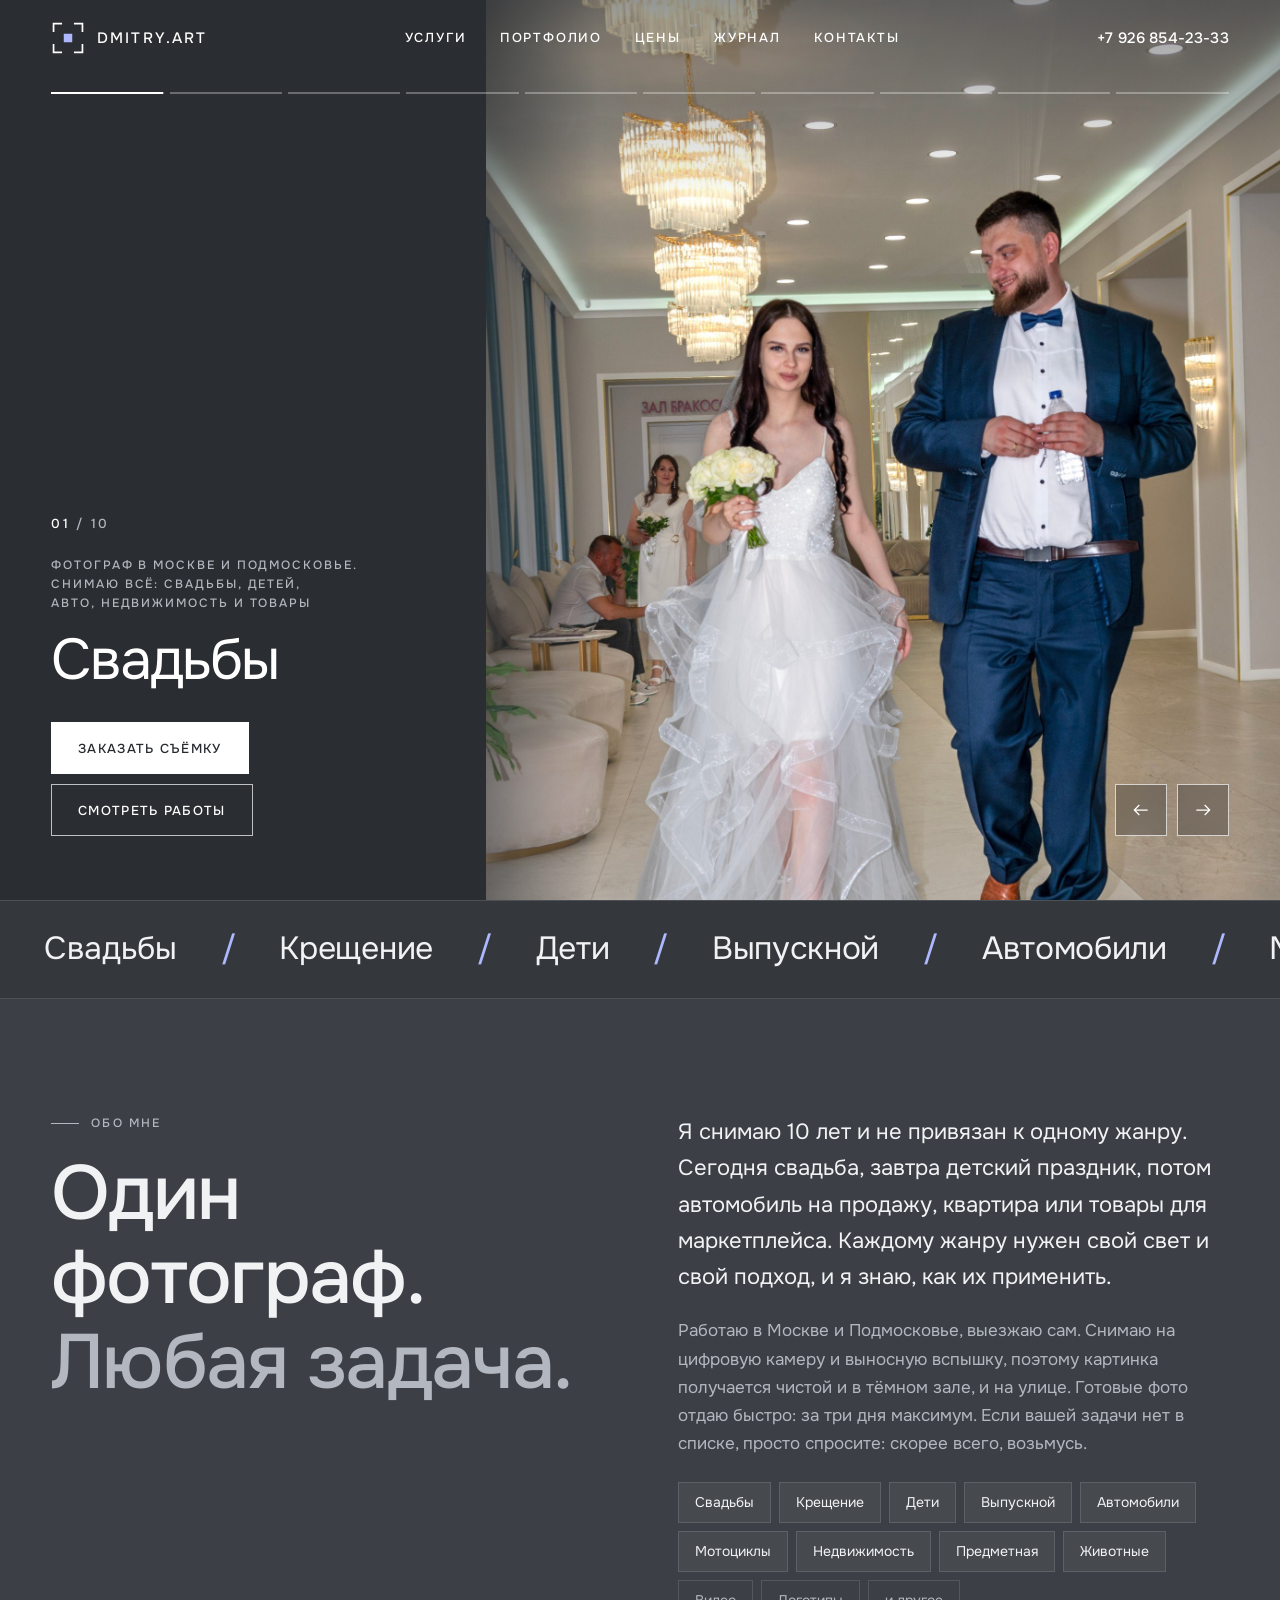
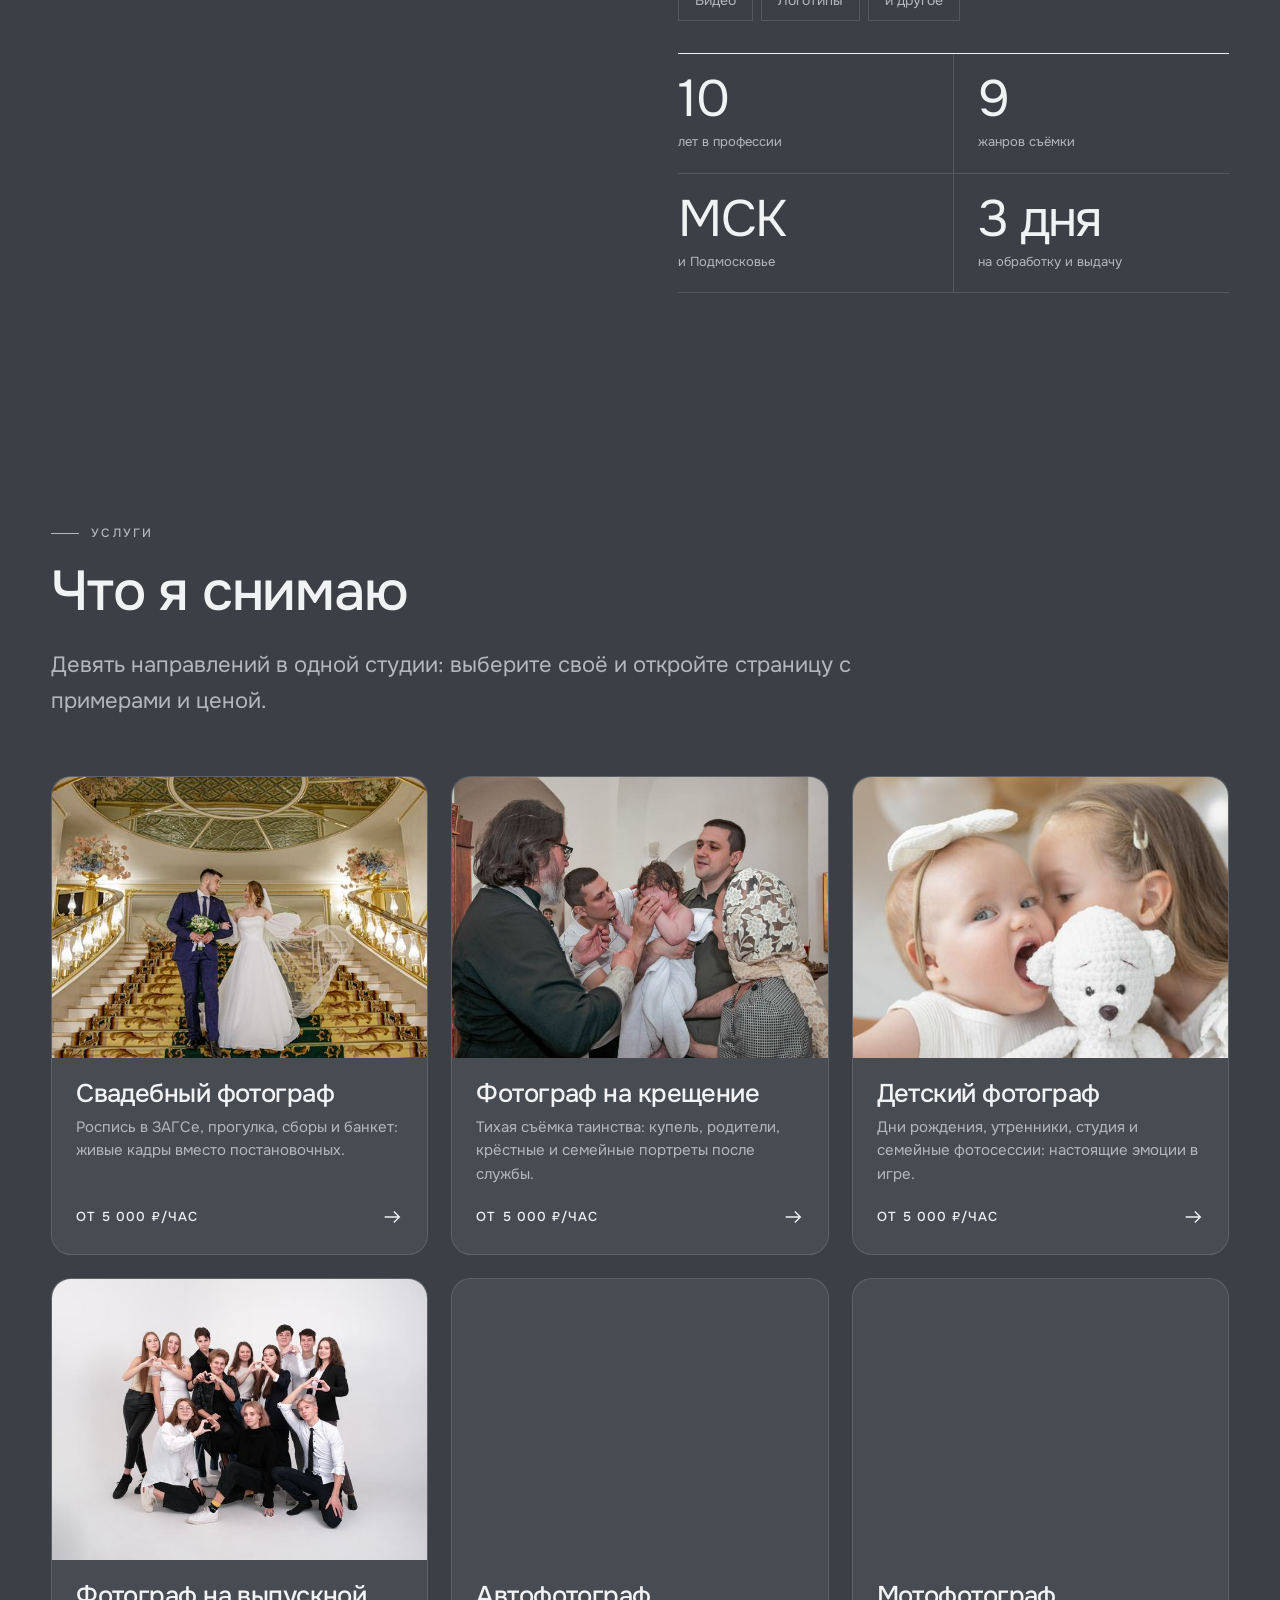
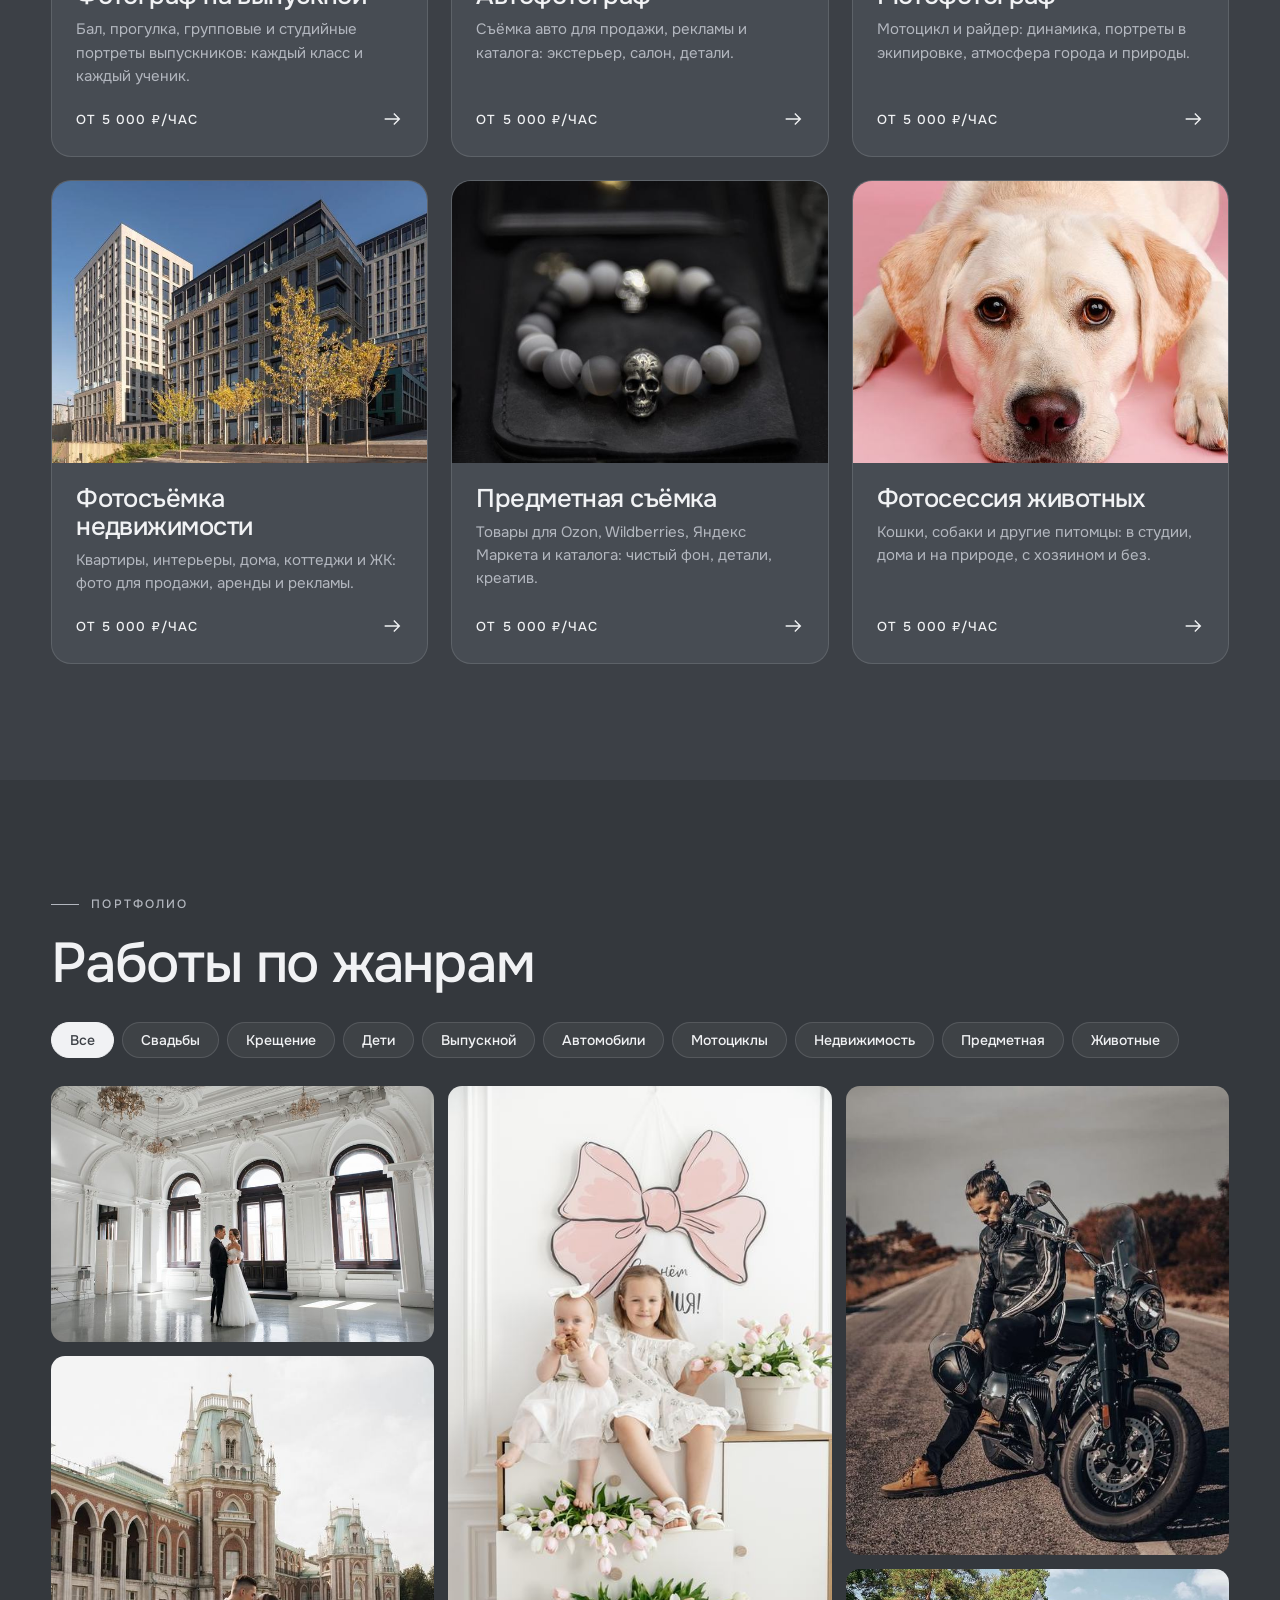
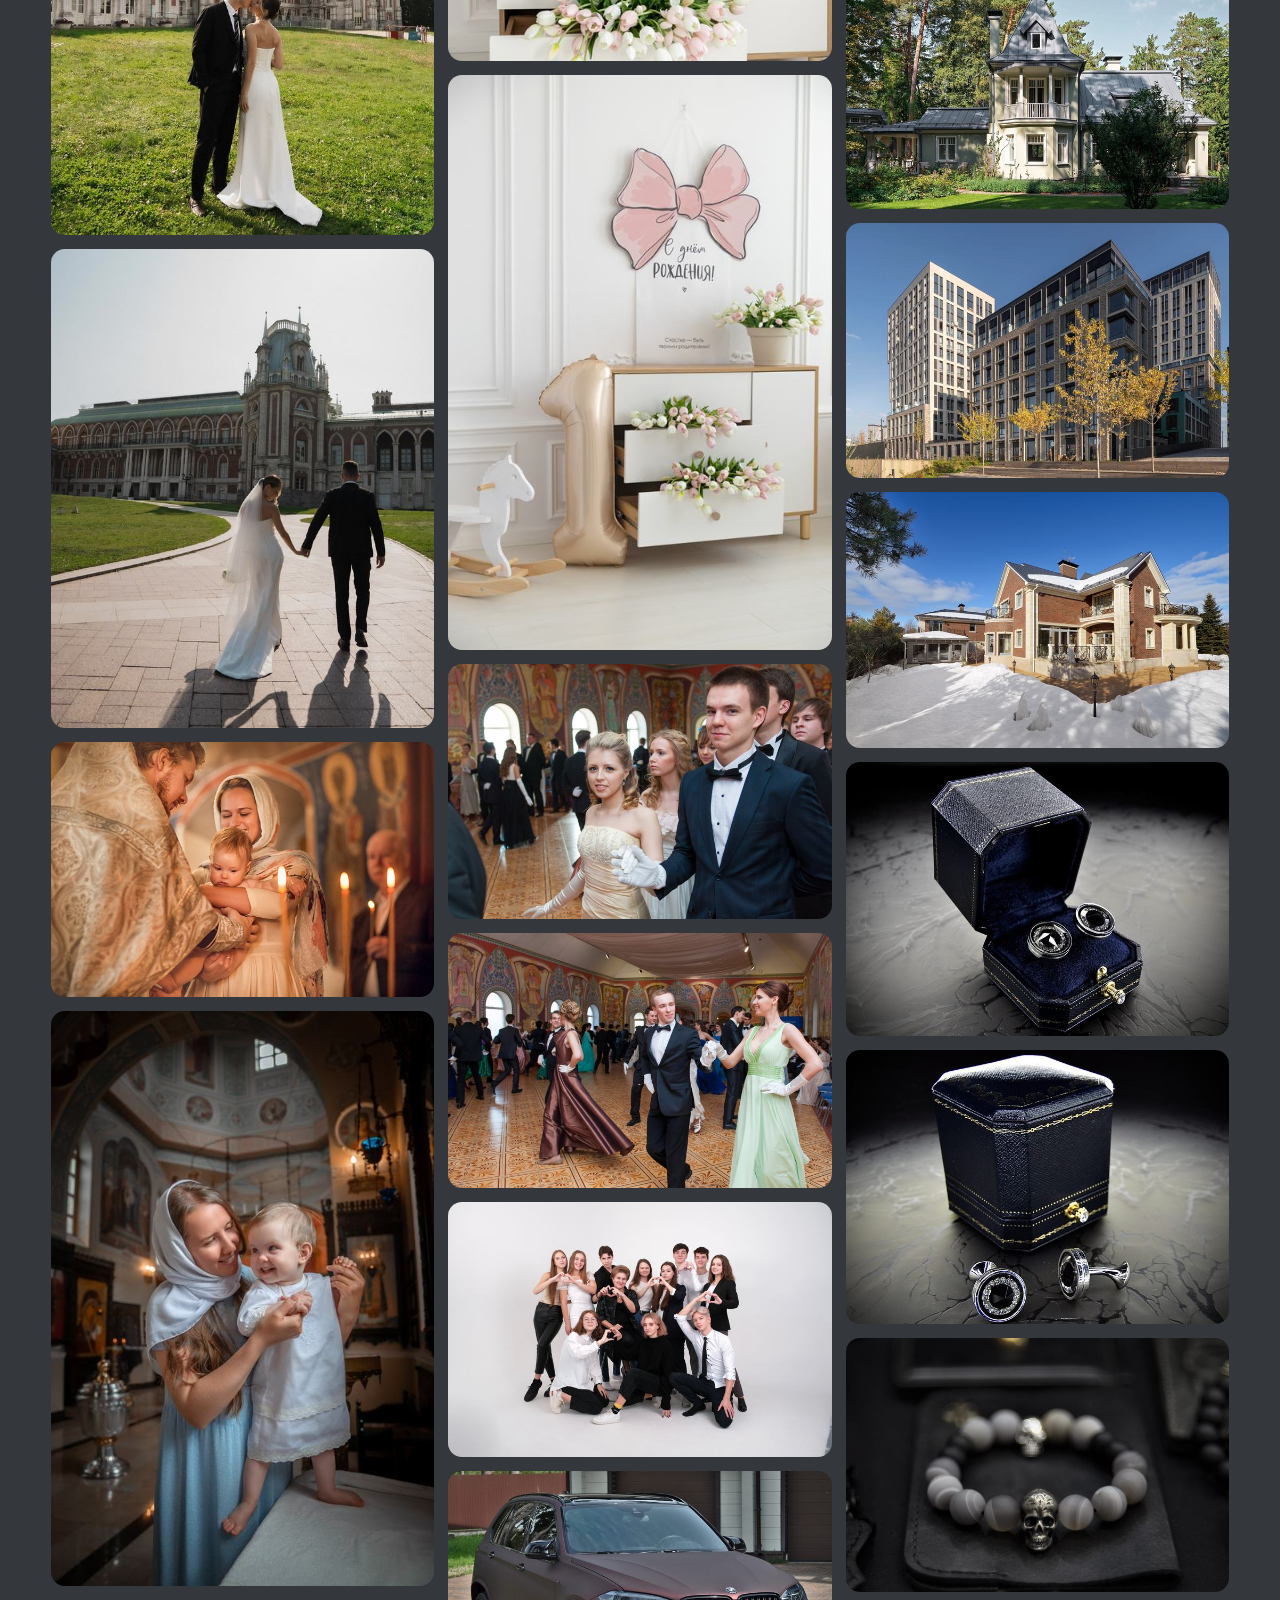
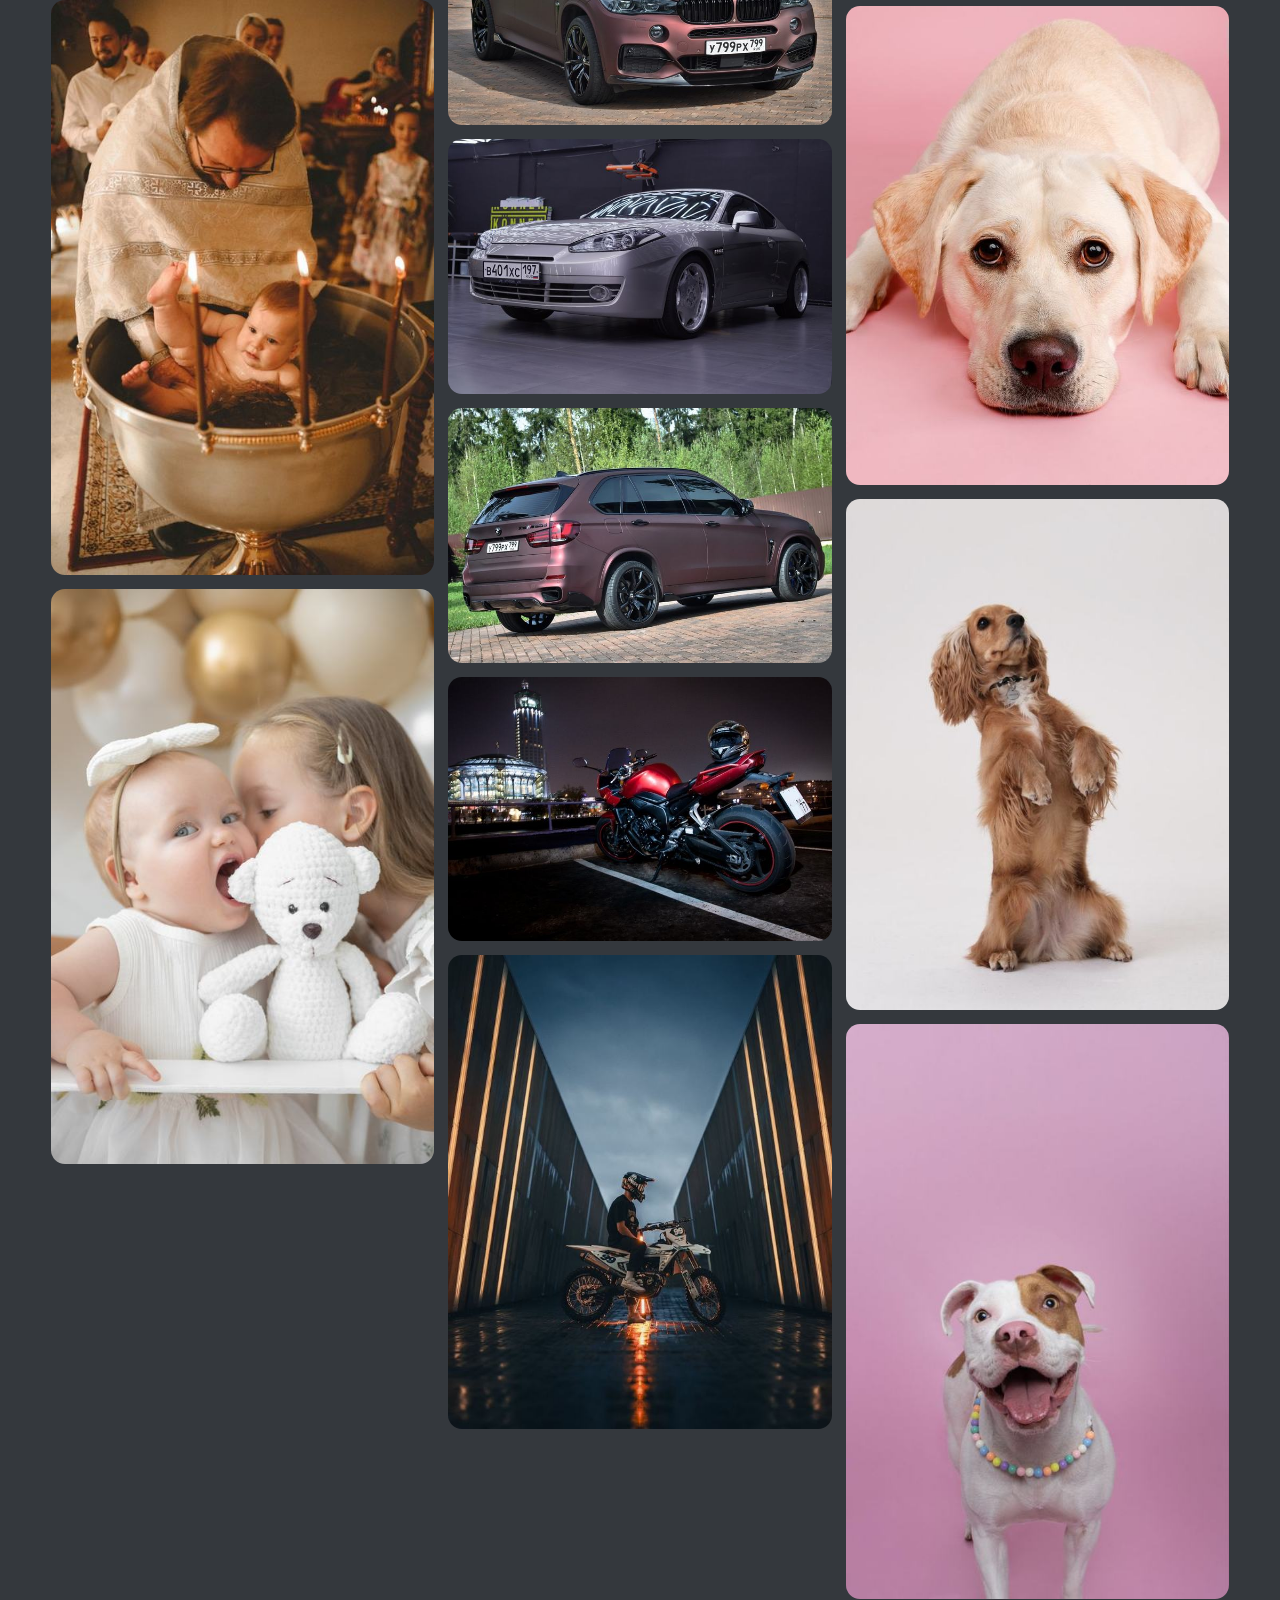
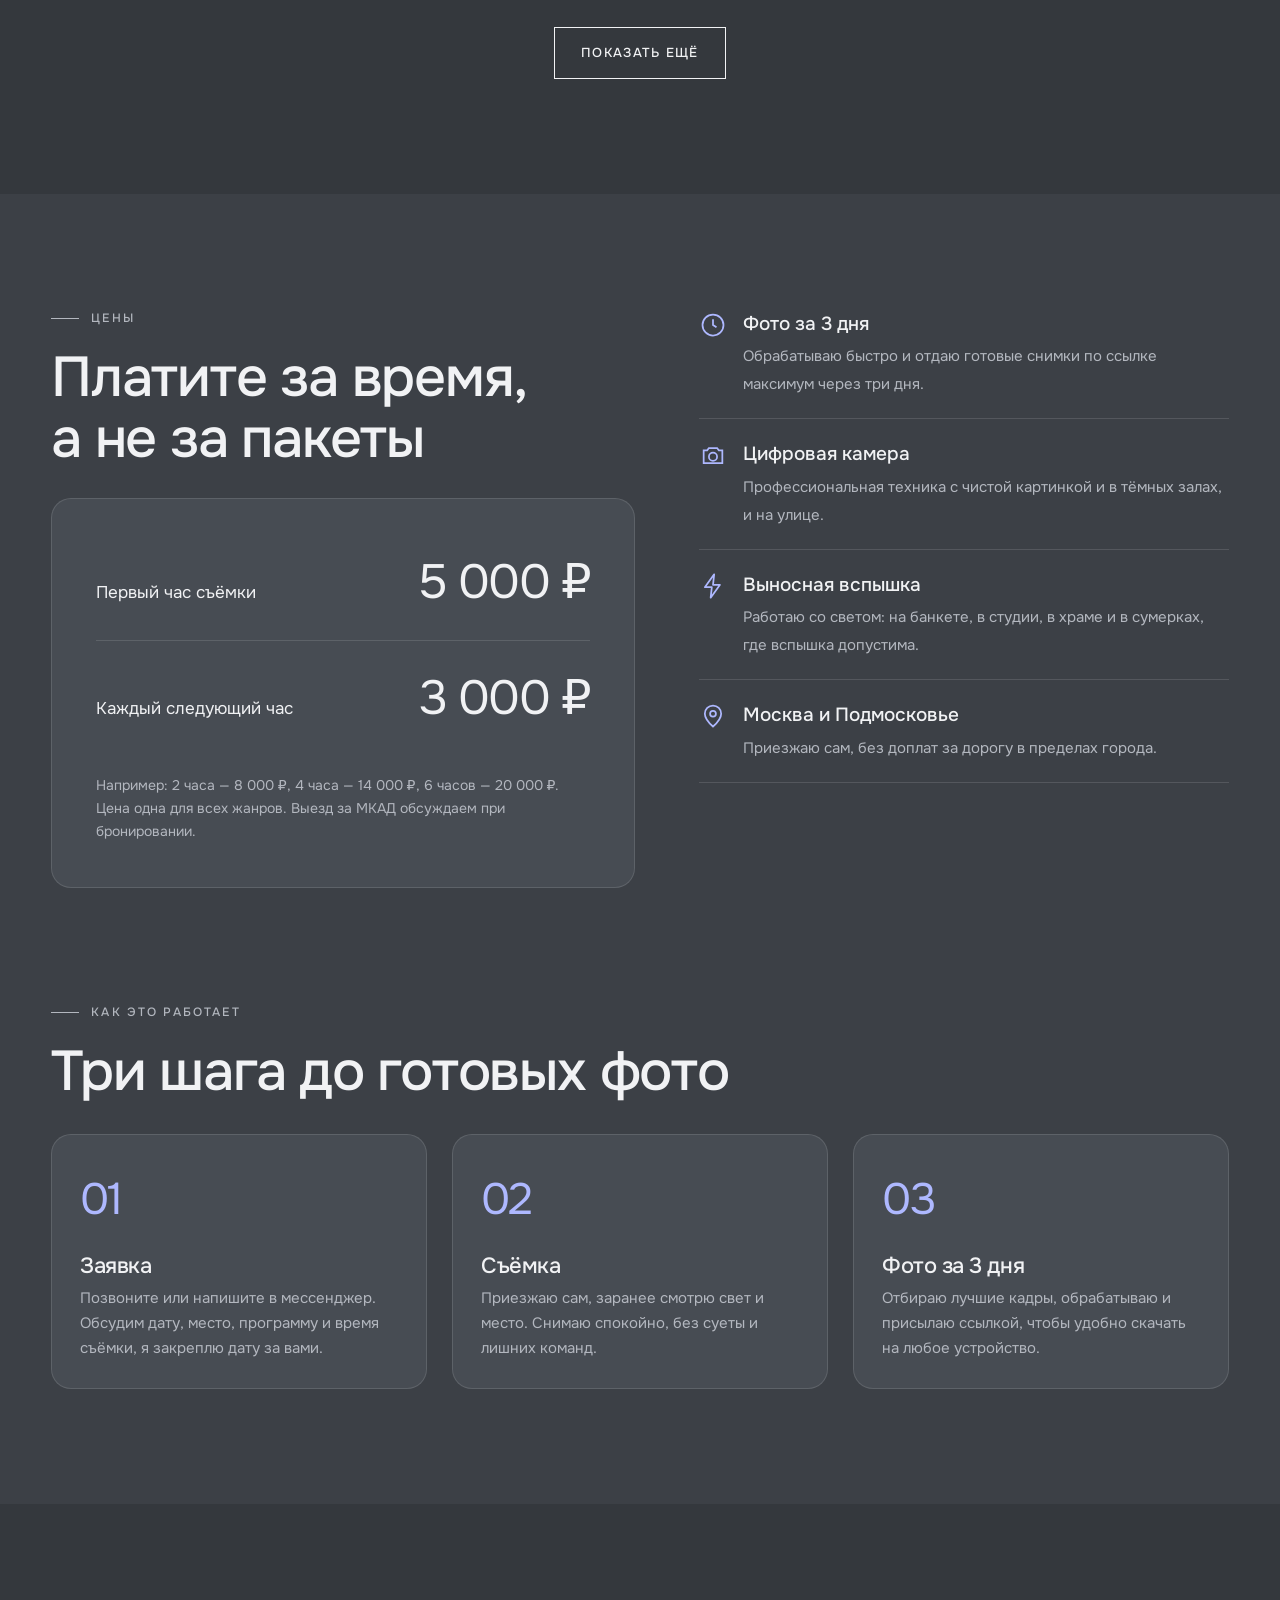
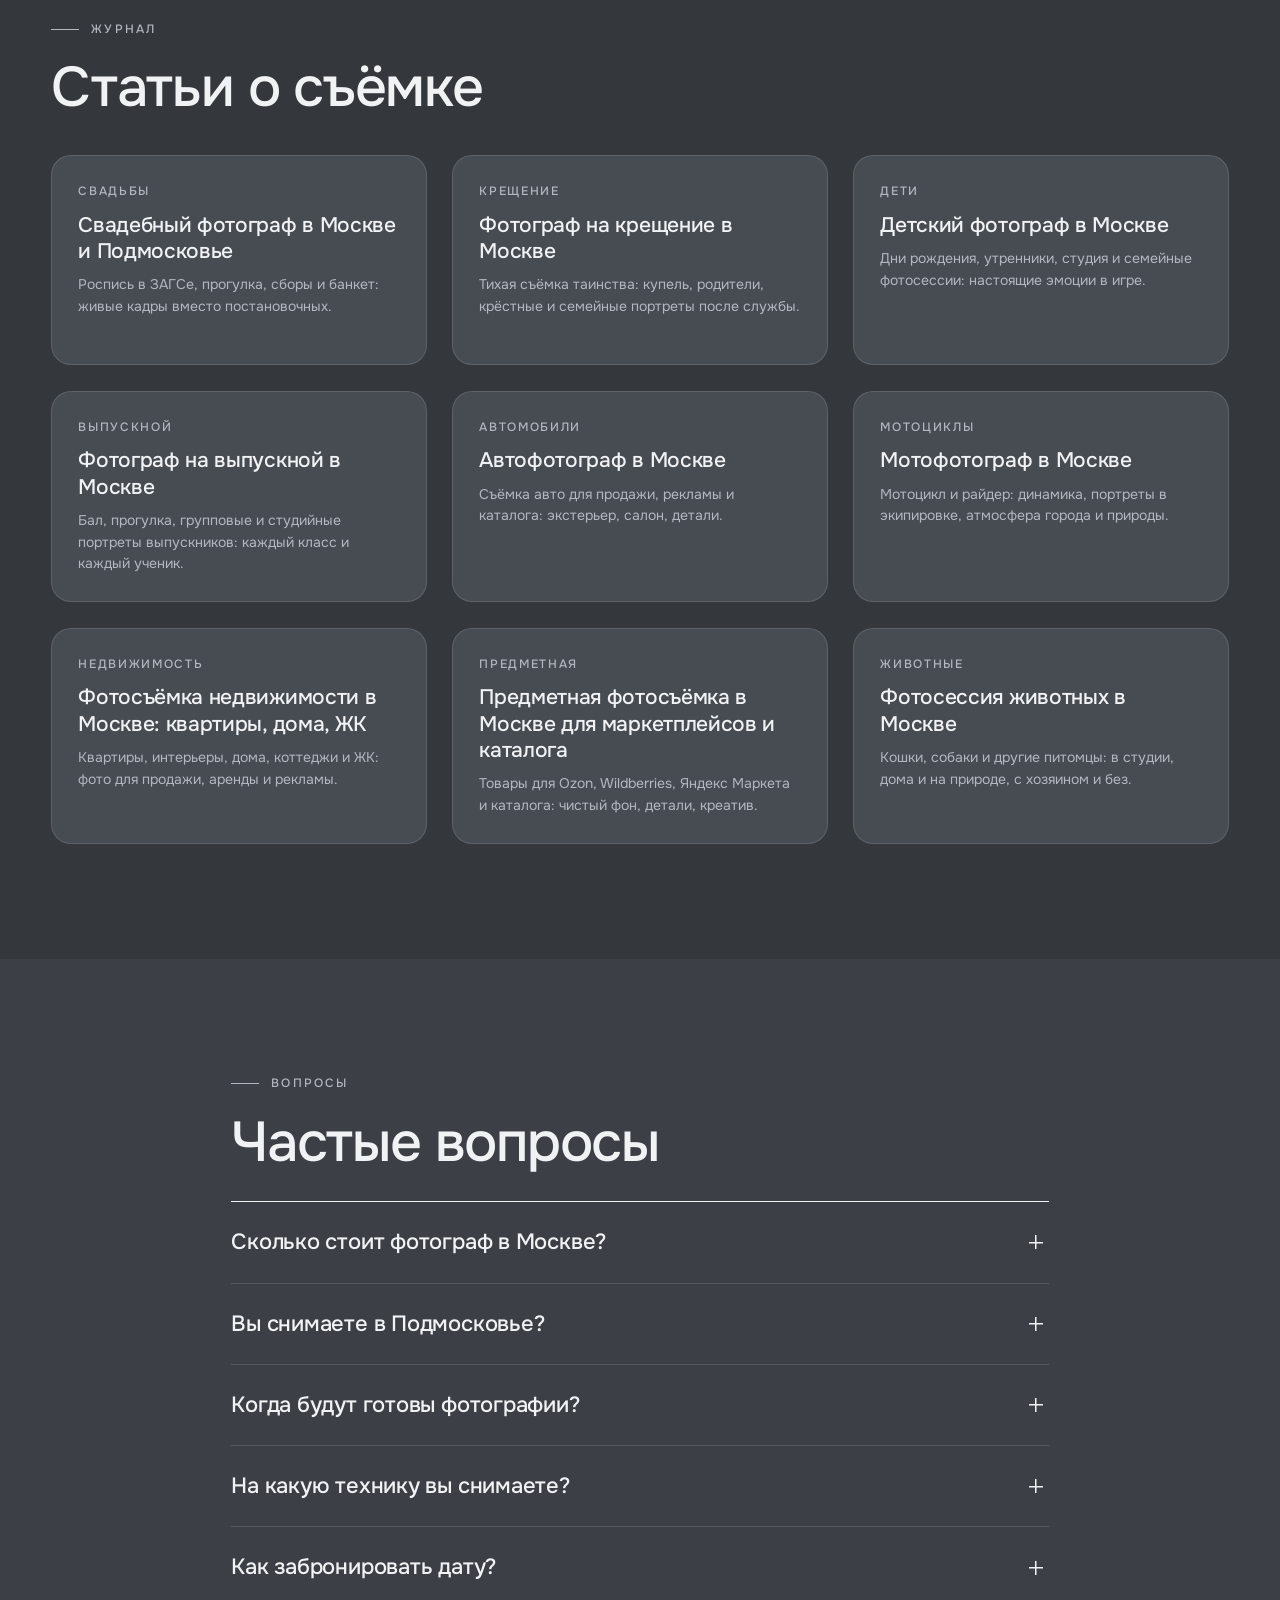
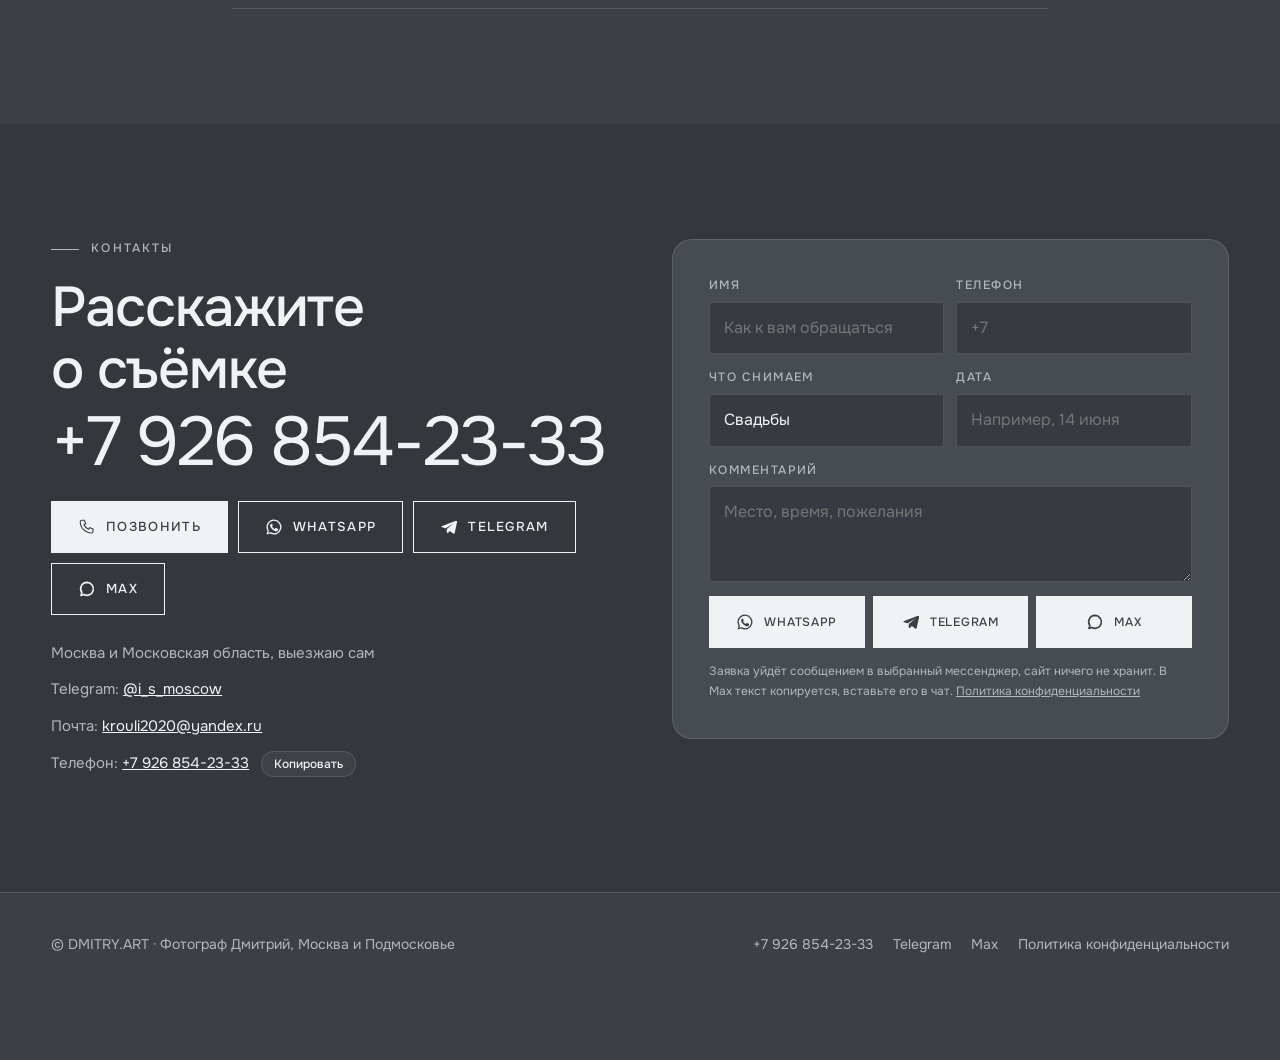
==== commit ffa28926: "Рередизайн обложка" ====
--- a/index.html
+++ b/index.html
@@ -36,8 +36,8 @@
 <a href="#services">Услуги</a><a href="#portfolio">Портфолио</a><a href="#prices">Цены</a><a href="#journal">Журнал</a><a href="#contact">Контакты</a>
 <div class="m-c"><a class="big" href="tel:+79268542333">+7 926 854-23-33</a><a href="https://wa.me/79268542333" target="_blank" rel="noopener">WhatsApp</a><a href="https://t.me/i_s_moscow" target="_blank" rel="noopener">Telegram @i_s_moscow</a><a href="https://max.ru/u/f9LHodD0cOI7ZeKXz67Z6f0I3CiNXraTTkri54r-b8vGDxQoJ5eY6ctCnNg" target="_blank" rel="noopener">Max</a></div>
 </div>
-<section class="hero" aria-label="Фотограф Дмитрий"><div class="sl cd" data-word="Свадьбы" data-href="svadebnyj-fotograf.html"><img class="bg" src="img/hero/h01-b.jpg" alt="" aria-hidden="true"><img class="fg" src="img/hero/h01.jpg" alt="Свадебная фотосъёмка в ЗАГСе: невеста и жених идут по залу" fetchpriority="high" decoding="async" style="--mp:50% 30%"></div><div class="sl cd" data-word="Дети" data-href="detskij-fotograf.html"><img class="bg" src="img/hero/h02-b.jpg" alt="" aria-hidden="true"><img class="fg" data-src="img/hero/h02.jpg" alt="Детский праздник в стиле Леди Баг: девочка пробует торт" decoding="async" style="--mp:50% 40%"></div><div class="sl cd" data-word="Крещение" data-href="fotograf-na-kreshhenie.html"><img class="bg" src="img/hero/h03-b.jpg" alt="" aria-hidden="true"><img class="fg" data-src="img/hero/h03.jpg" alt="Фотограф на крещение: мама с малышом в деревянном храме" decoding="async" style="--mp:50% 35%"></div><div class="sl cd cm" data-word="Недвижимость" data-href="fotosemka-nedvizhimosti.html"><img class="bg" src="img/hero/h04-b.jpg" alt="" aria-hidden="true"><img class="fg" data-src="img/hero/h04.jpg" alt="Фотосъёмка жилого комплекса: фасад современного дома" decoding="async" style="--mp:50% 40%"></div><div class="sl cm" data-word="Авто" data-href="avtofotograf.html"><img class="bg" src="img/hero/h05-b.jpg" alt="" aria-hidden="true"><img class="fg" data-src="img/hero/h05.jpg" alt="Фотосъёмка автомобиля в студии с неоновым светом" decoding="async" style="--mp:50% 50%"></div><div class="sl cd" data-word="Предметная" data-href="predmetnaya-fotosemka.html"><img class="bg" src="img/hero/h06-b.jpg" alt="" aria-hidden="true"><img class="fg" data-src="img/hero/h06.jpg" alt="Предметная съёмка: браслеты из натуральных камней" decoding="async" style="--mp:50% 45%"></div><div class="sl cd" data-word="Мото" data-href="motofotograf.html"><img class="bg" src="img/hero/h07-b.jpg" alt="" aria-hidden="true"><img class="fg" data-src="img/hero/h07.jpg" alt="Фотосессия с мотоциклом Ducati" decoding="async" style="--mp:50% 35%"></div><div class="sl cd cm" data-word="Интерьеры" data-href="fotosemka-nedvizhimosti.html"><img class="bg" src="img/hero/h08-b.jpg" alt="" aria-hidden="true"><img class="fg" data-src="img/hero/h08.jpg" alt="Интерьерная съёмка гостиной в серых тонах" decoding="async" style="--mp:50% 40%"></div><div class="sl cd cm" data-word="Арт-съёмка" data-href="#portfolio"><img class="bg" src="img/hero/h09-b.jpg" alt="" aria-hidden="true"><img class="fg" data-src="img/hero/h09.jpg" alt="Арт-съёмка: две балерины в серебре рядом с промышленным роботом" decoding="async" style="--mp:50% 40%"></div><div class="sl cd" data-word="Животные" data-href="fotosessiya-zhivotnyh.html"><img class="bg" src="img/hero/h10-b.jpg" alt="" aria-hidden="true"><img class="fg" data-src="img/hero/h10.jpg" alt="Фотосессия кошки в студии" decoding="async" style="--mp:50% 40%"></div><div class="hero-bar"></div>
-<div class="hero-in"><div class="wrap"><h1 class="hero-k">Фотограф в Москве и Подмосковье. Снимаю всё: свадьбы, детей, авто, недвижимость и товары</h1>
+<section class="hero" aria-label="Фотограф Дмитрий"><div class="sl" data-word="Свадьбы" data-href="svadebnyj-fotograf.html"><img src="img/hero/h01.jpg" alt="Свадебная фотосъёмка в ЗАГСе: невеста и жених идут по залу" fetchpriority="high" decoding="async" style="--dp:50% 28%;--mp:50% 30%"></div><div class="sl" data-word="Дети" data-href="detskij-fotograf.html"><img data-src="img/hero/h02.jpg" alt="Детский праздник в стиле Леди Баг: девочка пробует торт" decoding="async" style="--dp:50% 35%;--mp:50% 35%"></div><div class="sl" data-word="Крещение" data-href="fotograf-na-kreshhenie.html"><img data-src="img/hero/h03.jpg" alt="Фотограф на крещение: мама с малышом в деревянном храме" decoding="async" style="--dp:50% 55%;--mp:50% 55%"></div><div class="sl" data-word="Недвижимость" data-href="fotosemka-nedvizhimosti.html"><img data-src="img/hero/h04.jpg" alt="Фотосъёмка жилого комплекса: фасад современного дома" decoding="async" style="--dp:35% 40%;--mp:30% 40%"></div><div class="sl" data-word="Авто" data-href="avtofotograf.html"><img data-src="img/hero/h05.jpg" alt="Фотосъёмка автомобиля в студии с неоновым светом" decoding="async" style="--dp:60% 50%;--mp:62% 50%"></div><div class="sl" data-word="Предметная" data-href="predmetnaya-fotosemka.html"><img data-src="img/hero/h06.jpg" alt="Предметная съёмка: браслеты из натуральных камней" decoding="async" style="--dp:50% 45%;--mp:50% 45%"></div><div class="sl" data-word="Мото" data-href="motofotograf.html"><img data-src="img/hero/h07.jpg" alt="Фотосессия с мотоциклом Ducati" decoding="async" style="--dp:50% 30%;--mp:50% 32%"></div><div class="sl" data-word="Интерьеры" data-href="fotosemka-nedvizhimosti.html"><img data-src="img/hero/h08.jpg" alt="Интерьерная съёмка гостиной в серых тонах" decoding="async" style="--dp:50% 50%;--mp:50% 50%"></div><div class="sl" data-word="Арт-съёмка" data-href="#portfolio"><img data-src="img/hero/h09.jpg" alt="Арт-съёмка: две балерины в серебре рядом с промышленным роботом" decoding="async" style="--dp:50% 50%;--mp:50% 50%"></div><div class="sl" data-word="Животные" data-href="fotosessiya-zhivotnyh.html"><img data-src="img/hero/h10.jpg" alt="Фотосессия кошки в студии" decoding="async" style="--dp:50% 45%;--mp:50% 45%"></div><div class="hero-bar"></div>
+<div class="hero-in"><div class="wrap"><div class="hero-n" aria-hidden="true"><b>01</b> / 10</div><h1 class="hero-k">Фотограф в Москве и Подмосковье. Снимаю всё: свадьбы, детей, авто, недвижимость и товары</h1>
 <p class="hero-w" aria-hidden="true"><span>Свадьбы</span></p>
 <div class="hero-b"><a class="btn light" href="#contact">Заказать съёмку</a><a class="btn line-l hero-more" href="#portfolio">Смотреть работы</a></div></div></div>
 <div class="hero-nav"><button class="hero-prev" aria-label="Предыдущий"><svg><use href="#i-arl"/></svg></button><button class="hero-next" aria-label="Следующий"><svg><use href="#i-arr"/></svg></button></div></section><div class="tick" aria-hidden="true"><div><span>Свадьбы</span><span>Крещение</span><span>Дети</span><span>Выпускной</span><span>Автомобили</span><span>Мотоциклы</span><span>Недвижимость</span><span>Предметная</span><span>Животные</span><span>Видео</span><span>Логотипы</span><span>и другое</span><span>Свадьбы</span><span>Крещение</span><span>Дети</span><span>Выпускной</span><span>Автомобили</span><span>Мотоциклы</span><span>Недвижимость</span><span>Предметная</span><span>Животные</span><span>Видео</span><span>Логотипы</span><span>и другое</span></div></div><section class="sec" id="about"><div class="wrap about"><div class="rv"><div class="eyebrow">Обо мне</div><h2>Один фотограф.<br><em>Любая задача.</em></h2></div>
--- a/css/style.css
+++ b/css/style.css
@@ -72,33 +72,45 @@
 .menu .m-c a.big{font-size:22px;color:var(--ink)}
 body.mo{overflow:hidden}
 
-/* hero */
-.hero{position:relative;height:100svh;min-height:600px;max-height:1100px;color:#fff;overflow:hidden;background:#26292D}
-.hero .sl{position:absolute;inset:0;opacity:0;transition:opacity 1.2s ease}
+/* hero: text panel + photo panel, never overlap */
+.hero{position:relative;height:100svh;min-height:600px;max-height:1000px;color:#fff;overflow:hidden;background:#2A2D31}
+.hero .sl{position:absolute;top:0;bottom:0;right:0;width:62%;opacity:0;transition:opacity 1s ease;overflow:hidden}
 .hero .sl.on{opacity:1}
-.hero .sl img{position:absolute;inset:0;width:100%;height:100%;object-fit:cover}
-.hero .sl .bg{transform:scale(1.12);filter:blur(14px) brightness(.62) saturate(1.05)}
-.hero .sl .fg{transform:scale(1.05);transition:transform 7s ease-out;object-position:var(--mp,50% 50%)}
-.hero .sl.on .fg{transform:scale(1)}
-@media (min-aspect-ratio:1/1){.hero .sl.cd .fg{object-fit:contain;object-position:76% 50%;padding:0 0 0}}
-@media (max-aspect-ratio:1/1){.hero .sl.cm .fg{object-fit:contain;object-position:50% 34%}.hero .sl.cm .fg{top:74px;height:52%;-webkit-mask-image:linear-gradient(transparent,#000 14%,#000 84%,transparent);mask-image:linear-gradient(transparent,#000 14%,#000 84%,transparent)}}
-.hero::after{content:"";position:absolute;inset:0;background:linear-gradient(180deg,rgba(20,18,22,.38) 0,rgba(20,18,22,0) 24%,rgba(20,18,22,0) 42%,rgba(20,18,22,.72) 100%);z-index:1;pointer-events:none}
-.hero-in{position:absolute;z-index:2;left:0;right:0;bottom:0;padding-bottom:clamp(28px,5vw,56px)}
-.hero-k{font-size:clamp(12px,1.4vw,14px);letter-spacing:.16em;text-transform:uppercase;max-width:52ch;margin:0 0 14px;opacity:.92;font-weight:500;line-height:1.5}
-.hero-w{font-size:clamp(40px,9.6vw,150px);line-height:.95;font-weight:400;letter-spacing:-.04em;margin:0;display:block;min-height:1em;overflow-wrap:anywhere}
+.hero .sl img{position:absolute;inset:0;width:100%;height:100%;object-fit:cover;object-position:var(--dp,50% 50%);transform:scale(1.07);transition:transform 7s ease-out}
+.hero .sl.on img{transform:scale(1)}
+.hero .sl::after{content:"";position:absolute;inset:0;pointer-events:none;background:linear-gradient(180deg,rgba(20,22,25,.45) 0,rgba(20,22,25,0) 22%),linear-gradient(90deg,rgba(42,45,49,.55) 0,rgba(42,45,49,0) 14%)}
+.hero-in{position:absolute;z-index:2;left:0;bottom:0;width:38%;padding-bottom:clamp(32px,5vw,64px)}
+.hero-in .wrap{padding:0 clamp(20px,2.6vw,40px) 0 var(--gut);max-width:none}
+.hero-n{font-size:13px;letter-spacing:.18em;color:var(--mut);margin-bottom:22px;font-weight:500}
+.hero-n b{color:#fff;font-weight:500}
+.hero-k{font-size:12px;letter-spacing:.16em;text-transform:uppercase;margin:0 0 18px;color:var(--mut);font-weight:500;line-height:1.6}
+.hero-w{font-size:clamp(34px,4.5vw,76px);line-height:1;font-weight:400;letter-spacing:-.035em;margin:0;display:block;min-height:1.05em}
 .hero-w span{display:inline-block;animation:up .7s cubic-bezier(.2,.7,.2,1) both}
 @keyframes up{from{opacity:0;transform:translateY(24px)}to{opacity:1;transform:none}}
-.hero-b{display:flex;flex-wrap:wrap;gap:12px;margin-top:26px}
-.hero-nav{position:absolute;z-index:3;right:var(--gut);bottom:clamp(28px,5vw,56px);display:flex;gap:10px;align-items:center}
-.hero-nav button{width:52px;height:52px;border:1px solid rgba(255,255,255,.7);background:rgba(255,255,255,.08);-webkit-backdrop-filter:blur(8px);backdrop-filter:blur(8px);color:#fff;cursor:pointer;display:grid;place-items:center;border-radius:0;transition:background .25s,color .25s}
-.hero-nav button:hover{background:#fff;color:var(--ink)}
+.hero-b{display:flex;flex-wrap:wrap;gap:10px;margin-top:30px}
+.hero-nav{position:absolute;z-index:3;right:var(--gut);bottom:clamp(32px,5vw,64px);display:flex;gap:10px;align-items:center}
+.hero-nav button{width:52px;height:52px;border:1px solid rgba(255,255,255,.7);background:rgba(20,22,25,.28);-webkit-backdrop-filter:blur(8px);backdrop-filter:blur(8px);color:#fff;cursor:pointer;display:grid;place-items:center;border-radius:0;transition:background .25s,color .25s}
+.hero-nav button:hover{background:#fff;color:#26292D}
 .hero-nav svg{width:20px;height:20px}
 .hero-bar{position:absolute;z-index:3;left:var(--gut);right:var(--gut);top:92px;display:flex;gap:6px}
-.hero-bar i{flex:1;height:2px;background:rgba(255,255,255,.35);position:relative;overflow:hidden;cursor:pointer}
+.hero-bar i{flex:1;height:2px;background:rgba(255,255,255,.3);position:relative;overflow:hidden;cursor:pointer}
 .hero-bar i::after{content:"";position:absolute;inset:0;background:#fff;transform:scaleX(0);transform-origin:0 50%}
 .hero-bar i.done::after{transform:none}
 .hero-bar i.cur::after{animation:fill var(--d,5.5s) linear forwards}
 @keyframes fill{to{transform:none}}
+@media (max-width:900px){
+  .hero{min-height:600px}
+  .hero .sl{left:0;width:100%;top:0;bottom:auto;height:calc(100% - 300px);min-height:300px}
+  .hero .sl img{object-position:var(--mp,50% 50%)}
+  .hero .sl::after{background:linear-gradient(180deg,rgba(20,22,25,.45) 0,rgba(20,22,25,0) 22%),linear-gradient(180deg,rgba(42,45,49,0) 72%,#2A2D31 100%)}
+  .hero-in{width:100%;padding-bottom:calc(84px + env(safe-area-inset-bottom,0px))}
+  .hero-in .wrap{padding:0 var(--gut)}
+  .hero-n,.hero-nav{display:none}
+  .hero-k{font-size:10.5px;letter-spacing:.13em;margin-bottom:12px}
+  .hero-w{font-size:clamp(34px,11vw,56px)}
+  .hero-b{margin-top:18px;flex-wrap:nowrap}
+  .hero-b .btn{flex:1 1 0;min-height:50px;padding:0 8px;font-size:11px;letter-spacing:.07em;text-align:center}
+}
 
 /* tags row */
 .tick{background:var(--bg2);color:var(--ink);border-block:1px solid var(--line);overflow:hidden;white-space:nowrap;padding:22px 0}
@@ -273,11 +285,6 @@
 @media (max-width:640px){
   body{font-size:16px}
   .hdr .wrap{height:64px}
-  .hero{min-height:560px}
-  .hero-bar{top:76px}
-  .hero-in{padding-bottom:calc(86px + env(safe-area-inset-bottom,0px))}
-  .hero-nav{display:none}
-  .hero-b .btn{flex:1 1 auto}
   .cards,.jr,.steps{grid-template-columns:1fr}
   .gal{column-gap:8px}.gi{margin-bottom:8px;border-radius:12px}
   .stats b{font-size:34px}
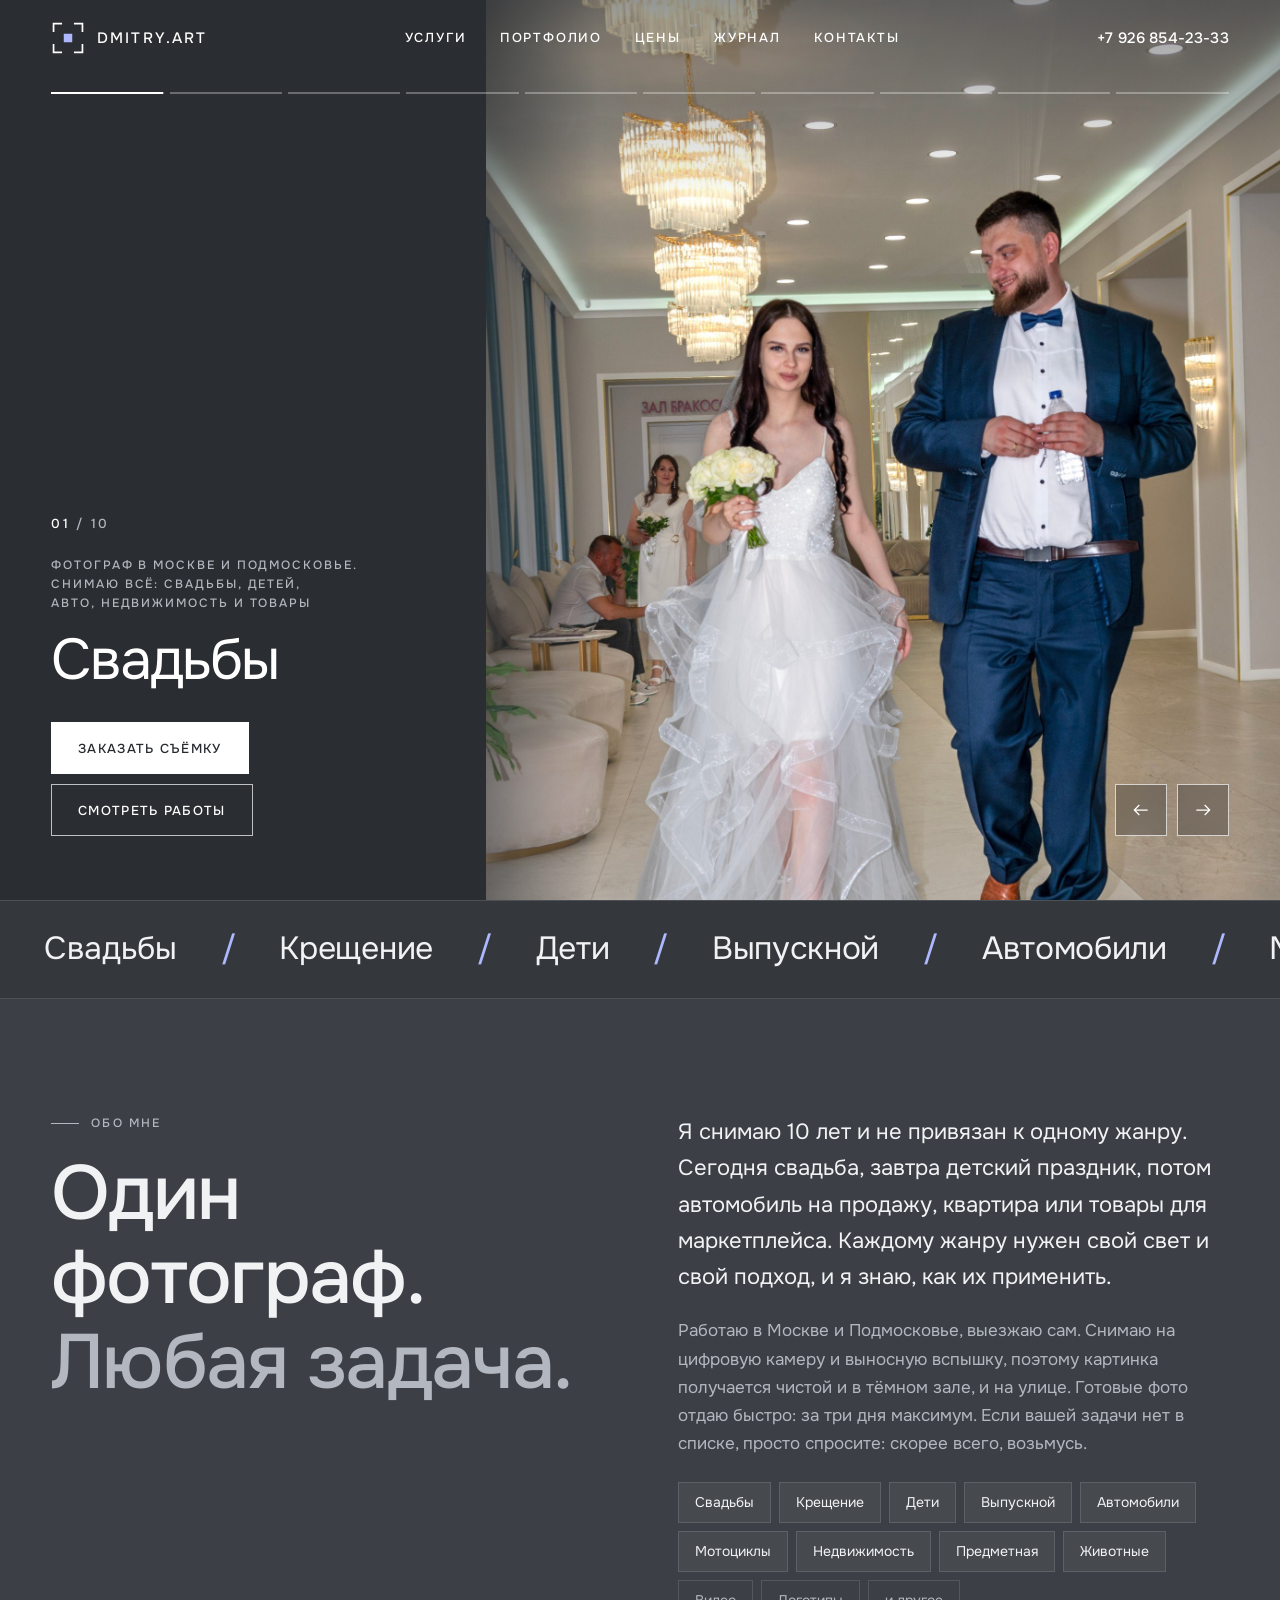
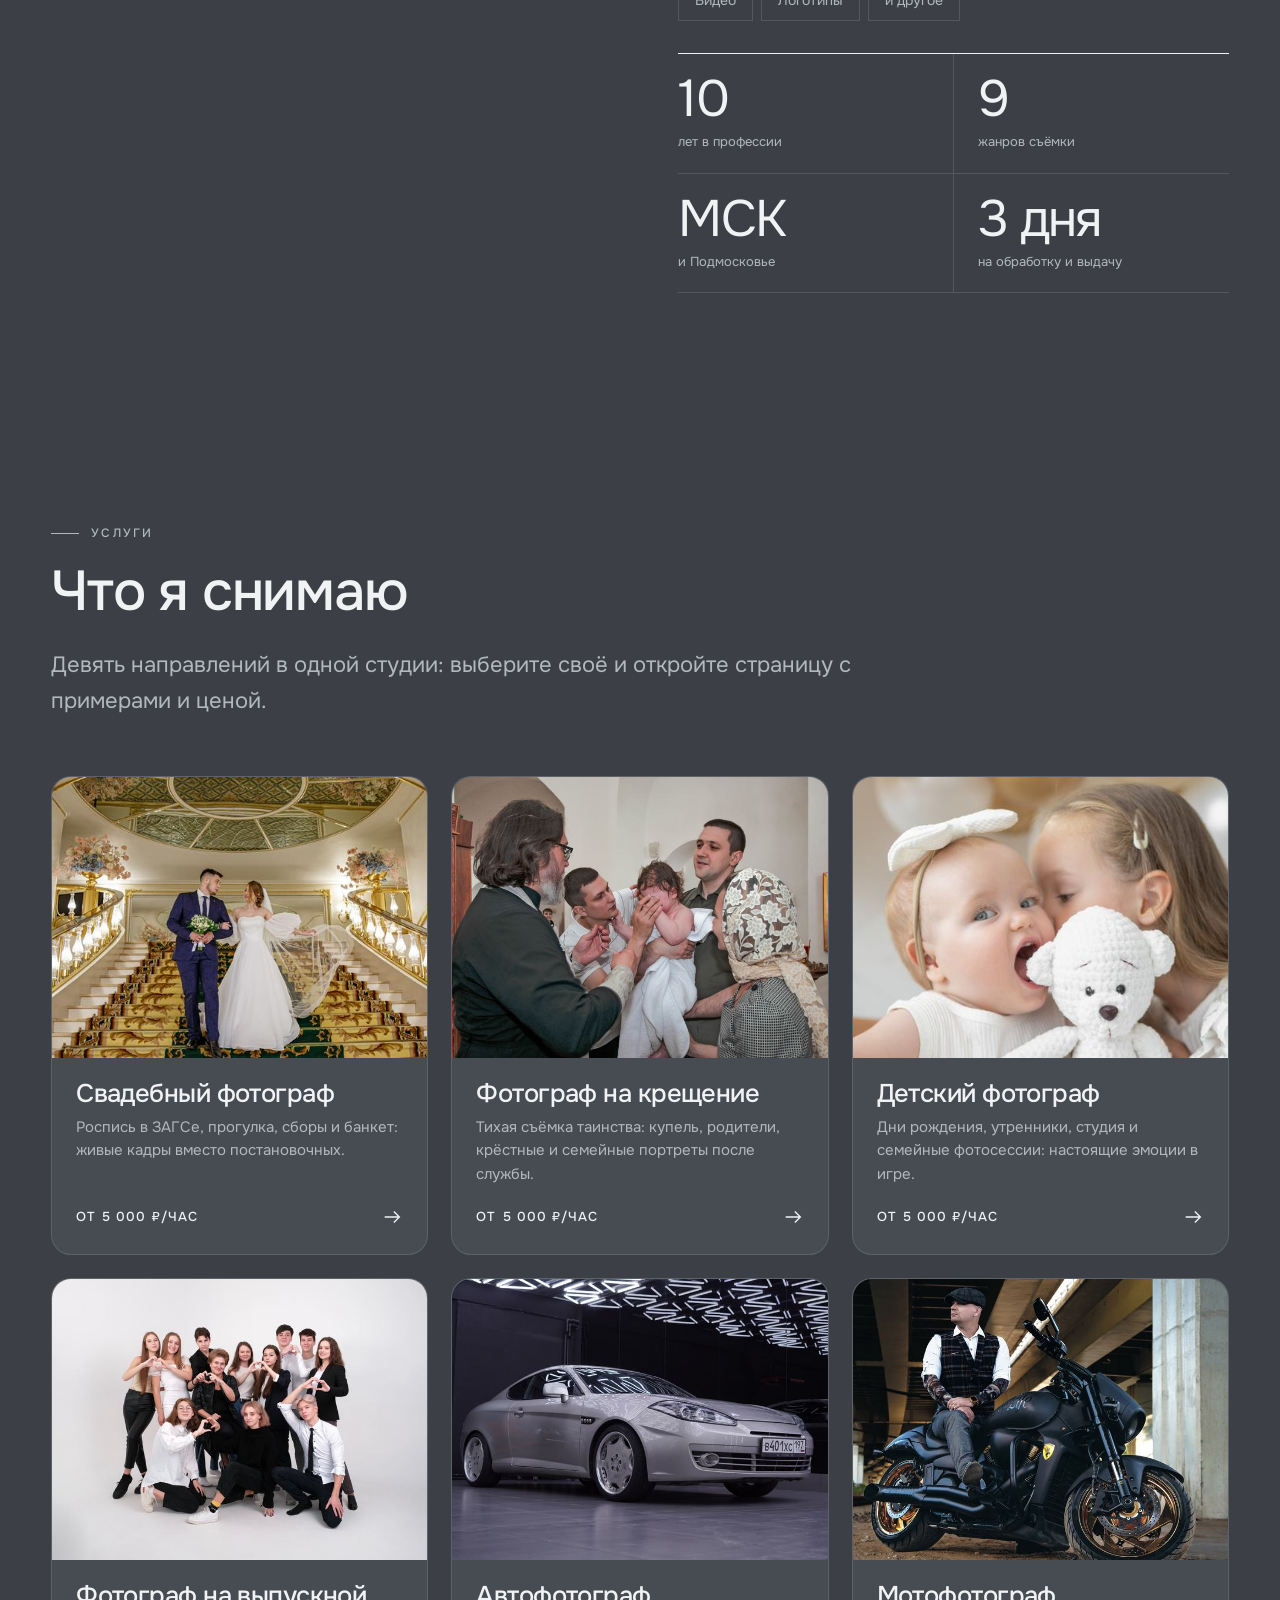
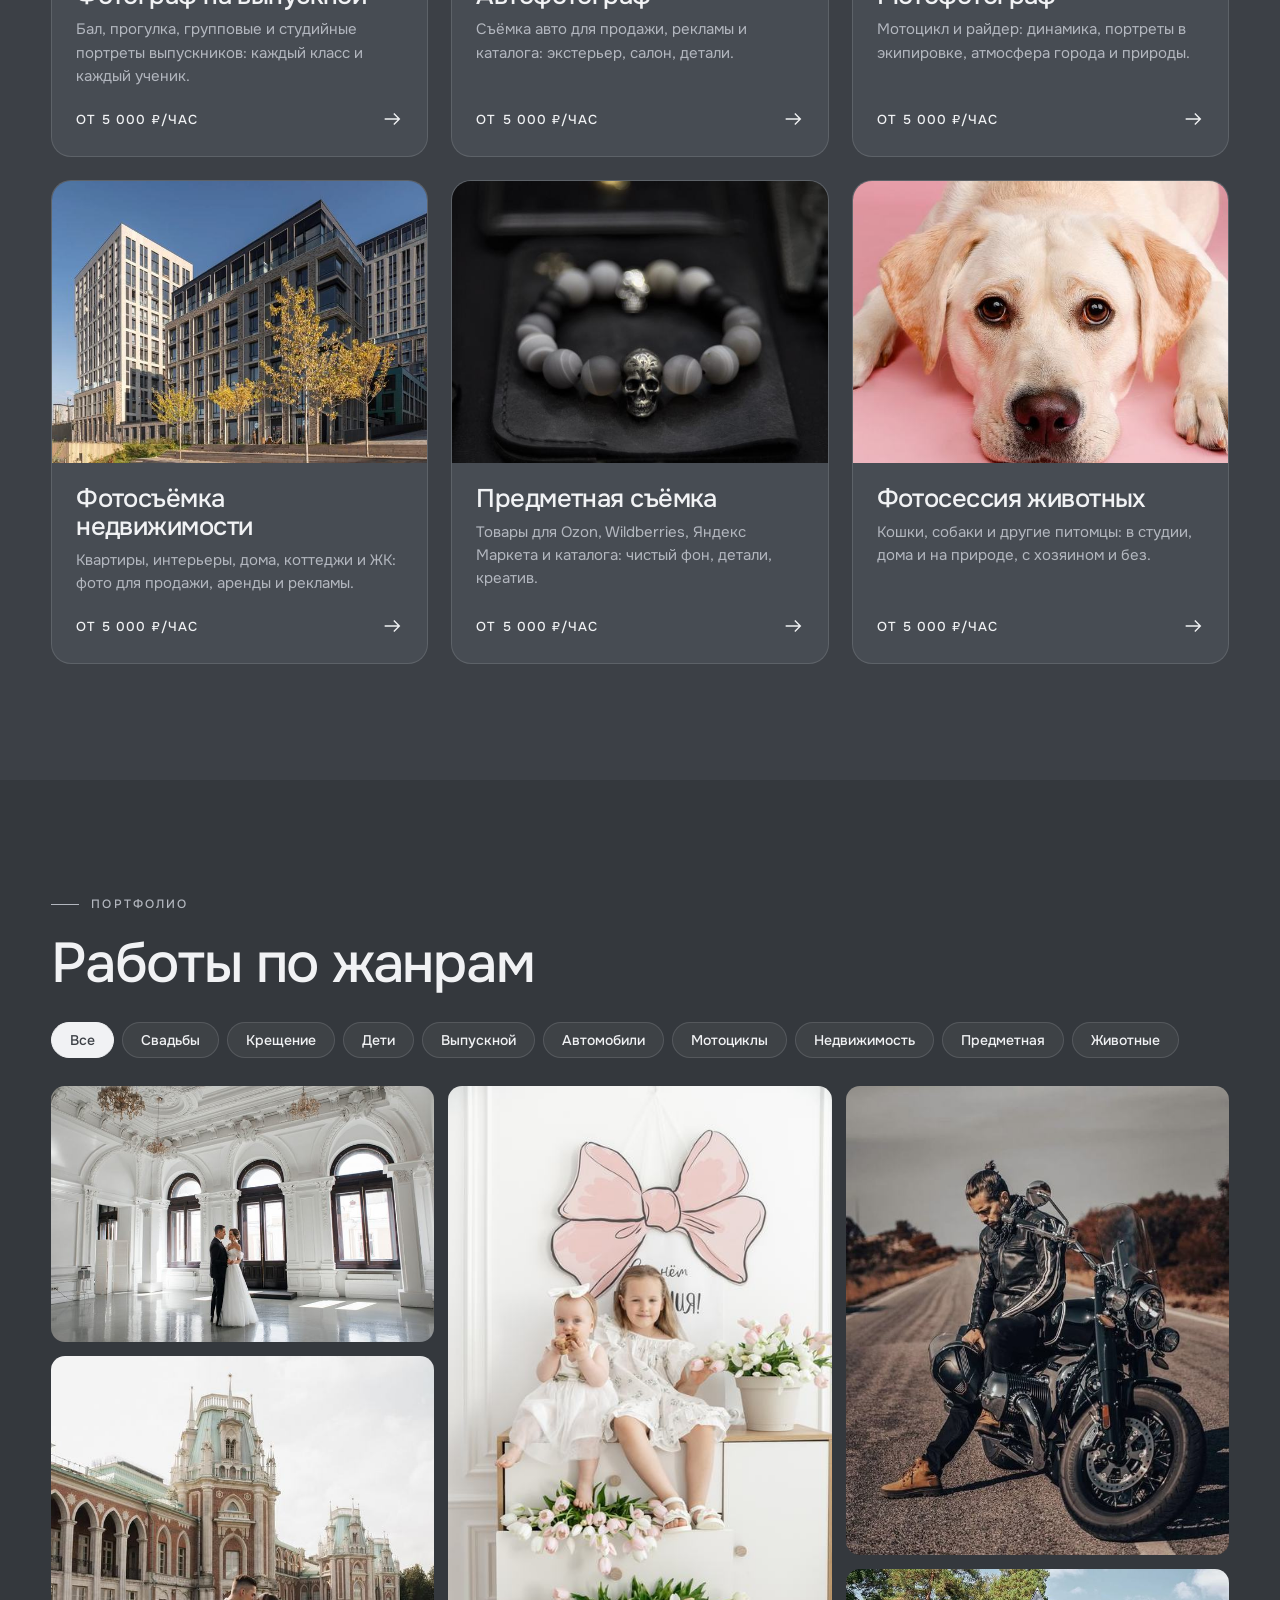
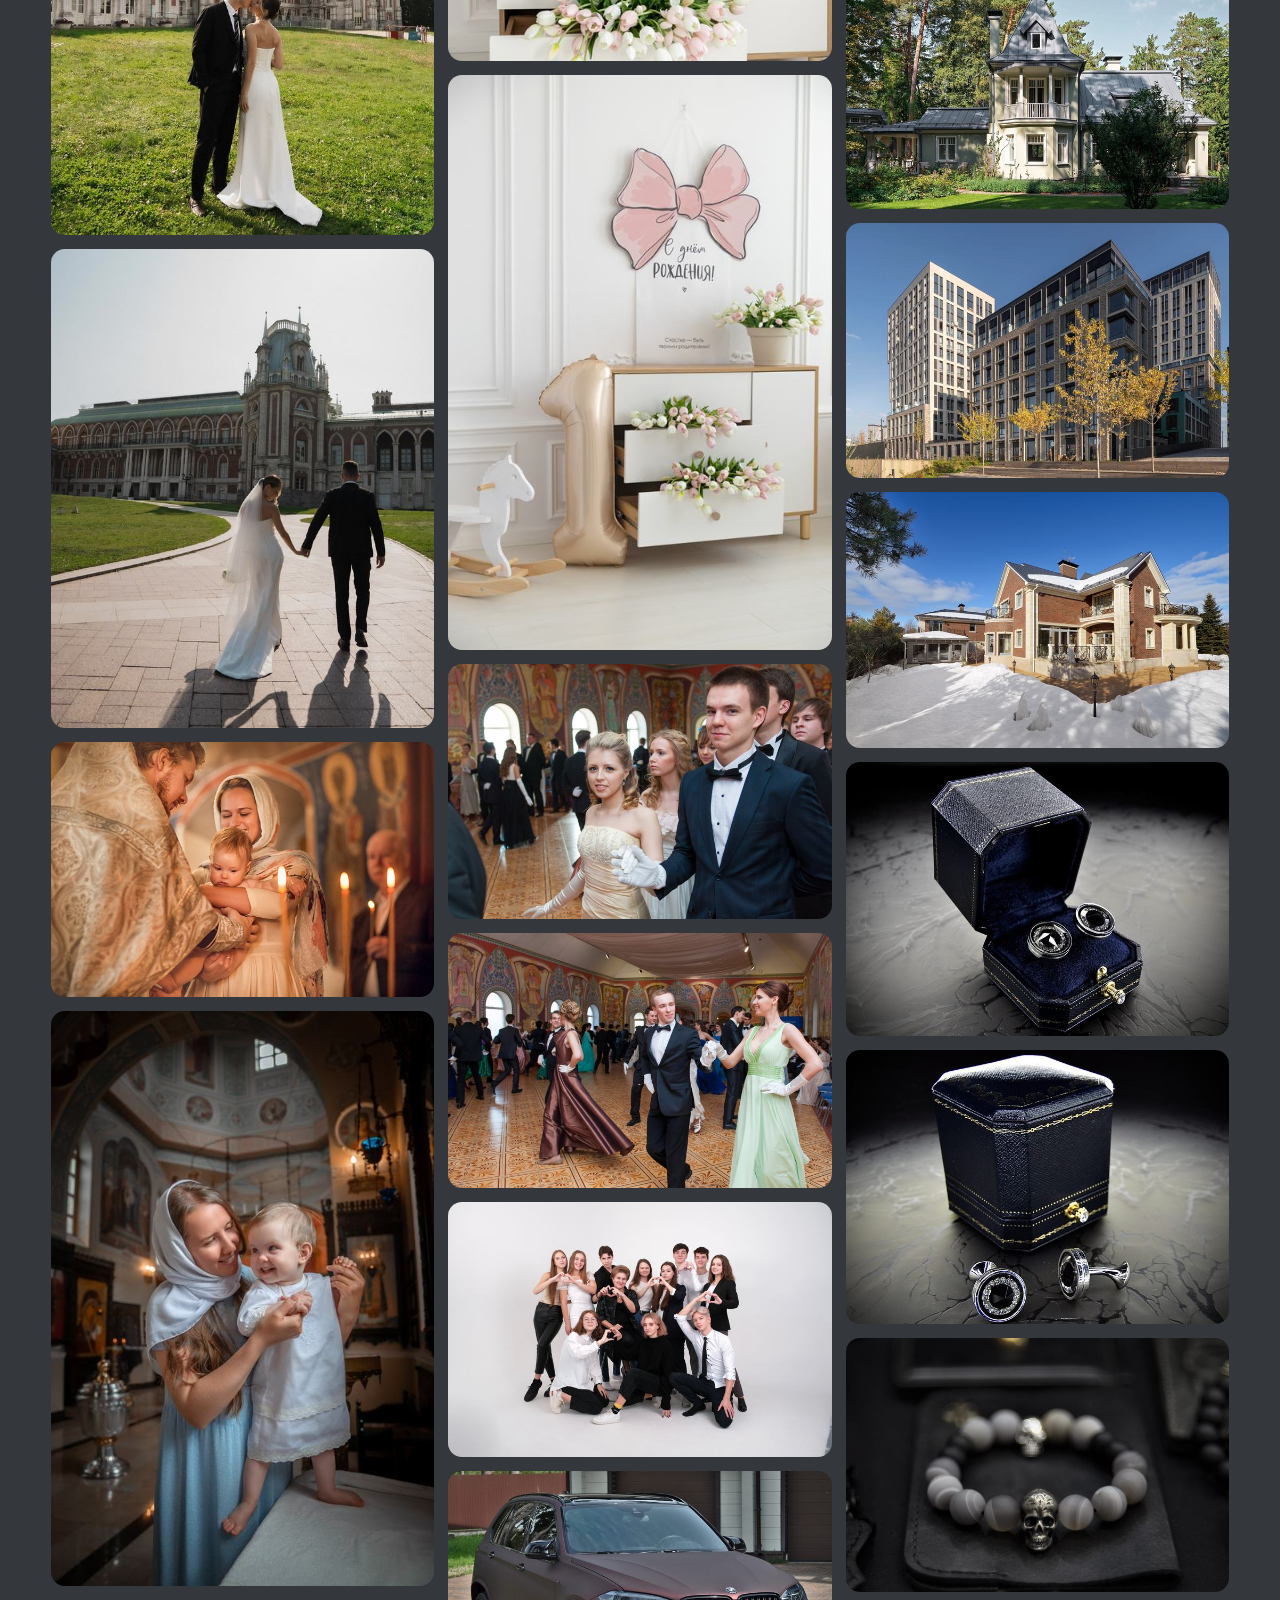
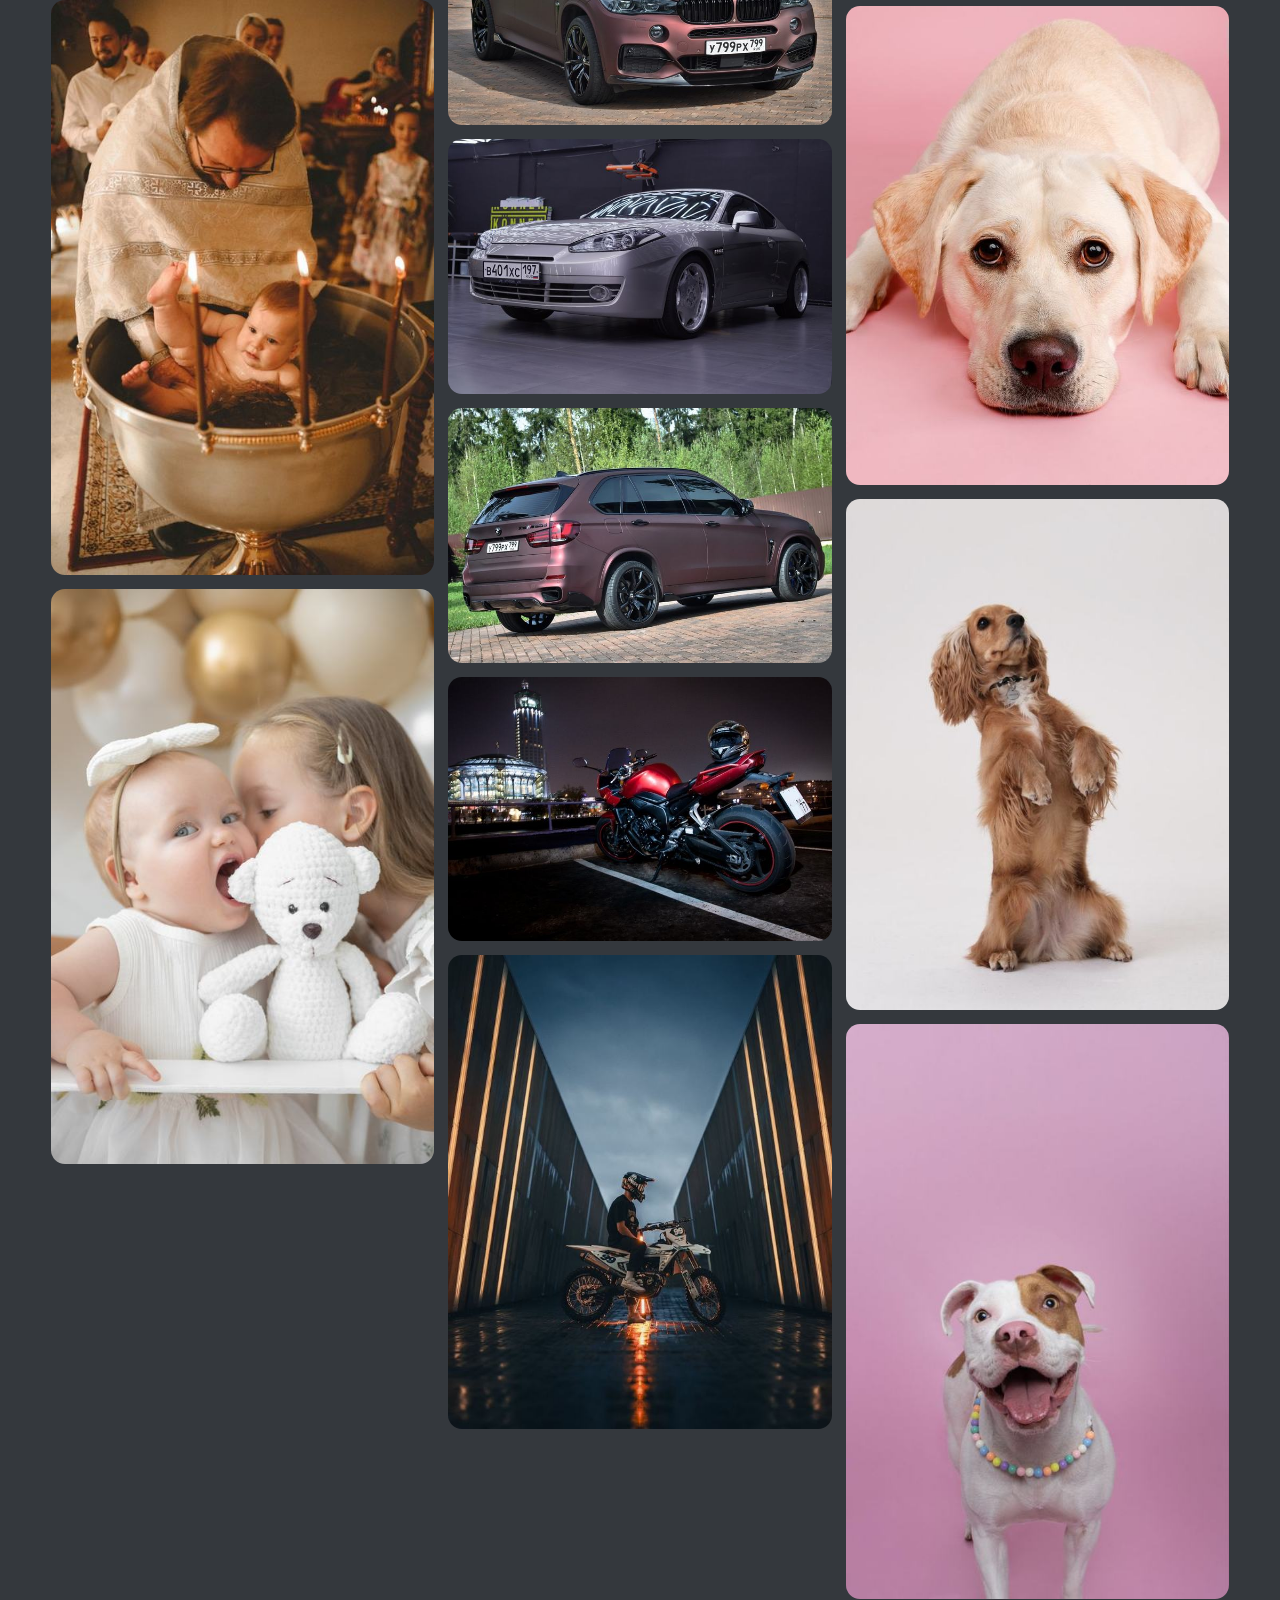
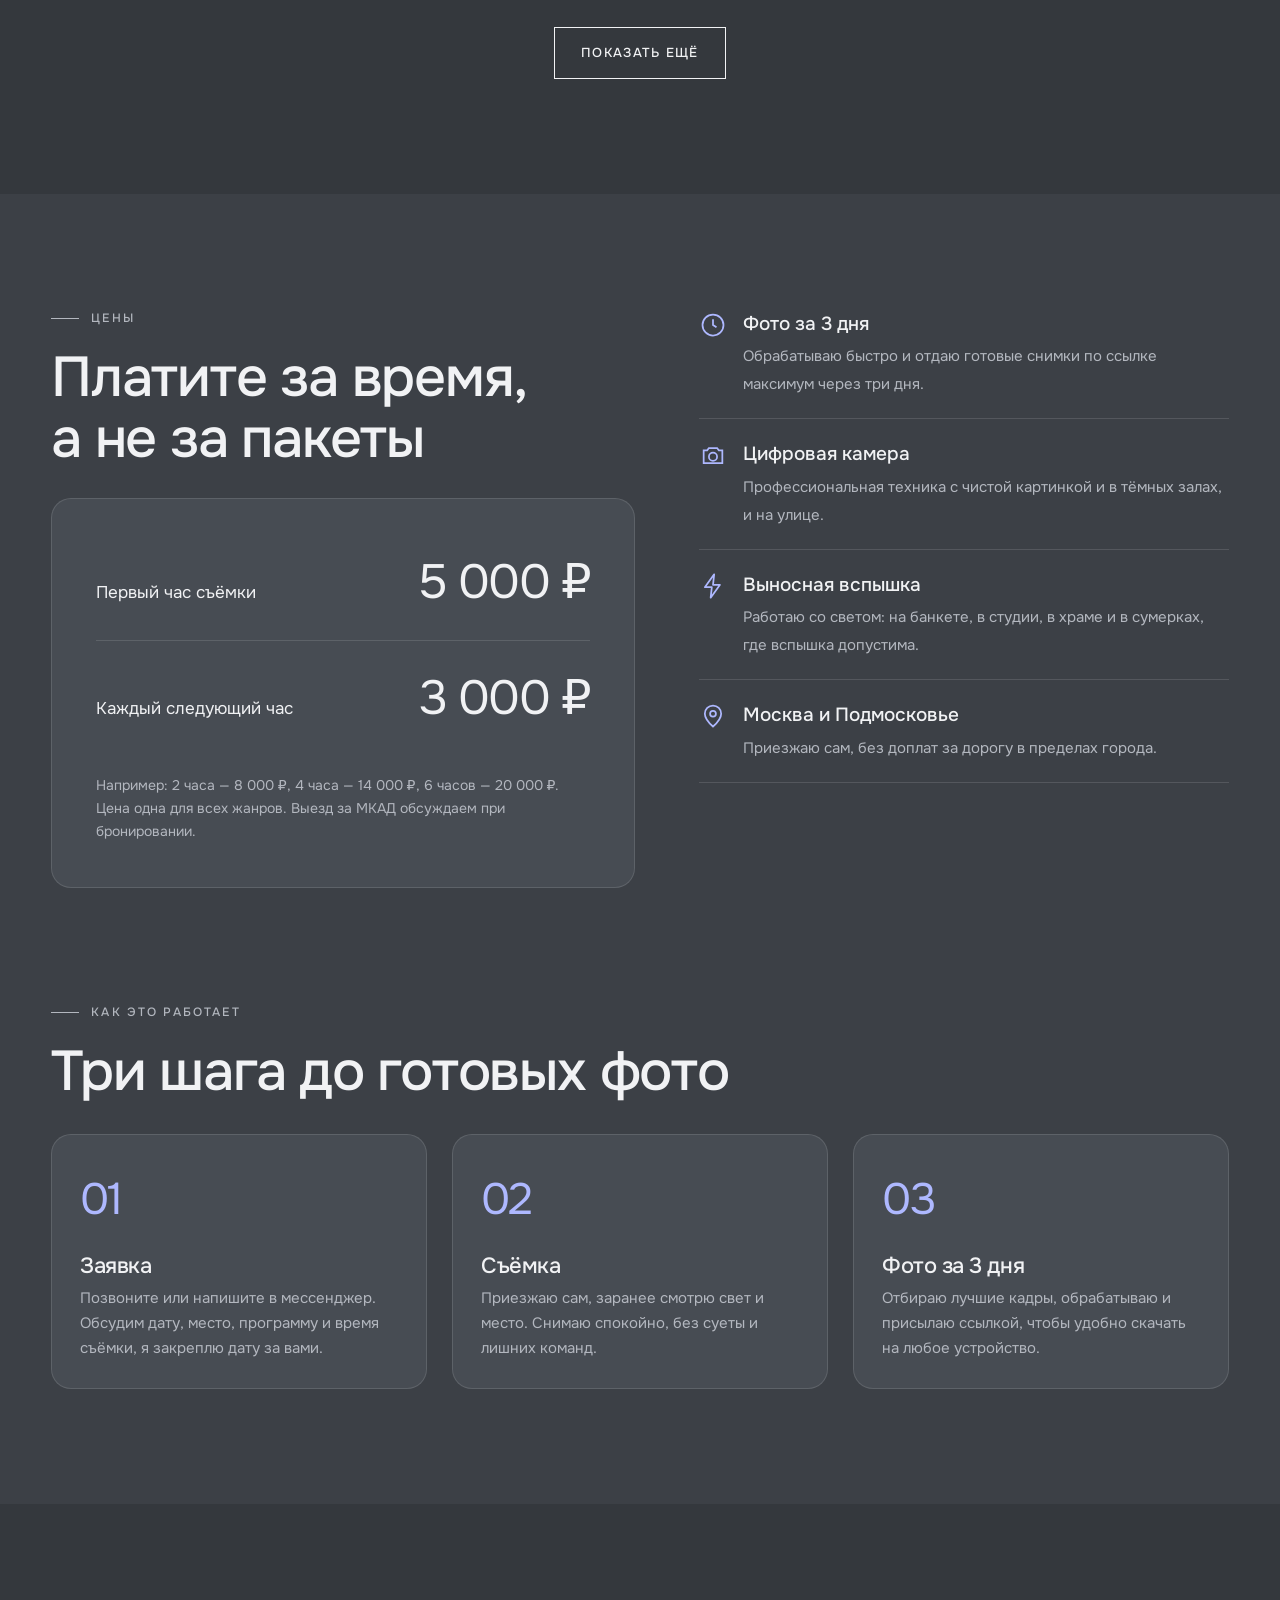
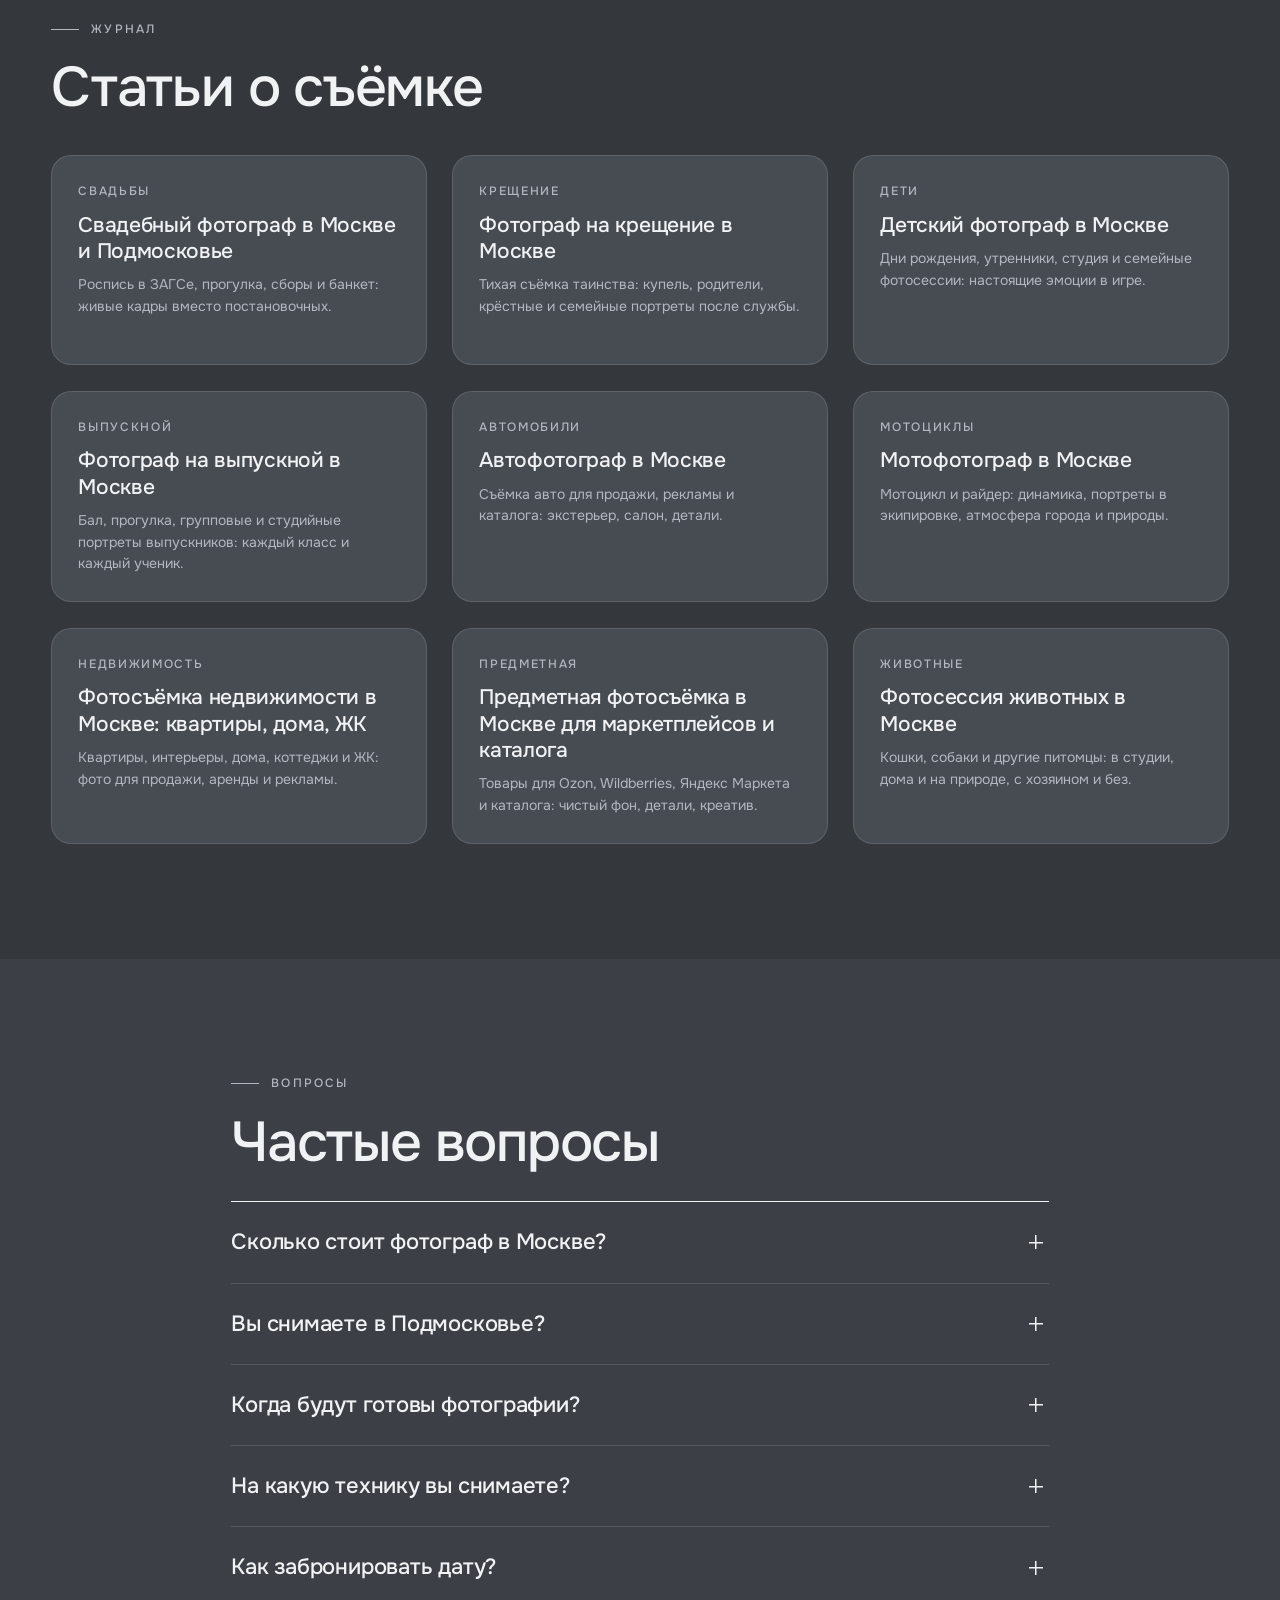
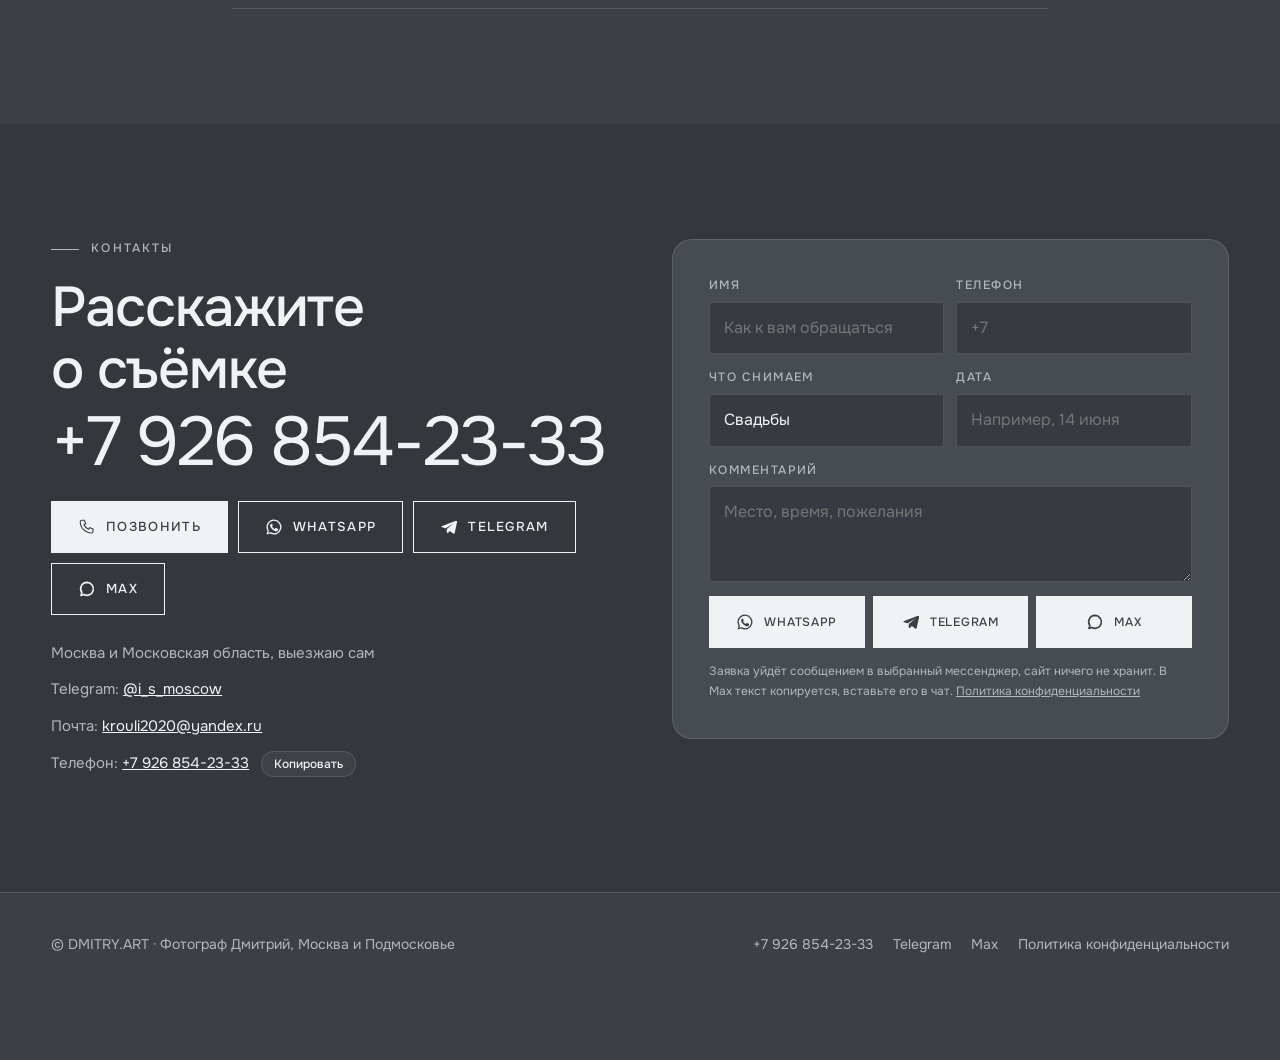
==== commit dae888d8: "Обложка" ====
--- a/index.html
+++ b/index.html
@@ -5,12 +5,12 @@
 <link rel="canonical" href="https://fotografmoscow.ru/">
 <meta name="theme-color" content="#3C4046">
 <meta property="og:type" content="website"><meta property="og:locale" content="ru_RU"><meta property="og:site_name" content="DMITRY.ART">
-<meta property="og:title" content="Фотограф в Москве — Дмитрий: свадьбы, дети, авто, недвижимость"><meta property="og:description" content="Фотограф в Москве и Подмосковье: свадьба, крещение, дети, выпускной, авто, мото, недвижимость, предметная съёмка, животные. 5 000 ₽ первый час, фото за 3 дня."><meta property="og:url" content="https://fotografmoscow.ru/"><meta property="og:image" content="https://fotografmoscow.ru/img/svadebnyj-fotograf-moskva-01.jpg">
+<meta property="og:title" content="Фотограф в Москве — Дмитрий: свадьбы, дети, авто, недвижимость"><meta property="og:description" content="Фотограф в Москве и Подмосковье: свадьба, крещение, дети, выпускной, авто, мото, недвижимость, предметная съёмка, животные. 5 000 ₽ первый час, фото за 3 дня."><meta property="og:url" content="https://fotografmoscow.ru/"><meta property="og:image" content="https://fotografmoscow.ru/img/og.jpg"><meta property="og:image:width" content="1200"><meta property="og:image:height" content="630">
 <meta name="twitter:card" content="summary_large_image">
 <link rel="icon" href="favicon.svg" type="image/svg+xml">
 <link rel="preload" href="fonts/onest-cyrillic-wght-normal.woff2" as="font" type="font/woff2" crossorigin>
 <link rel="stylesheet" href="css/style.css">
-<script type="application/ld+json">{"@context":"https://schema.org","@graph":[{"@type":"WebSite","@id":"https://fotografmoscow.ru/#site","url":"https://fotografmoscow.ru/","name":"DMITRY.ART — фотограф в Москве","inLanguage":"ru-RU"},{"@type":["LocalBusiness","ProfessionalService"],"@id":"https://fotografmoscow.ru/#business","name":"DMITRY.ART — фотограф Дмитрий в Москве","url":"https://fotografmoscow.ru/","image":"https://fotografmoscow.ru/img/svadebnyj-fotograf-moskva-01.jpg","telephone":"+79268542333","email":"krouli2020@yandex.ru","priceRange":"5000–3000 ₽/час","address":{"@type":"PostalAddress","addressLocality":"Москва","addressCountry":"RU"},"areaServed":[{"@type":"City","name":"Москва"},{"@type":"AdministrativeArea","name":"Московская область"}],"sameAs":["https://t.me/i_s_moscow","https://wa.me/79268542333","https://max.ru/u/f9LHodD0cOI7ZeKXz67Z6f0I3CiNXraTTkri54r-b8vGDxQoJ5eY6ctCnNg"],"description":"Фотограф в Москве и Подмосковье: свадьбы, крещение, дети, выпускной, авто, мото, недвижимость, предметная съёмка и животные. 5 000 ₽ первый час, 3 000 ₽ каждый следующий.","hasOfferCatalog":{"@type":"OfferCatalog","name":"Фотосъёмка","itemListElement":[{"@type":"Offer","itemOffered":{"@type":"Service","name":"Свадебный фотограф в Москве и Подмосковье","url":"https://fotografmoscow.ru/svadebnyj-fotograf.html"}},{"@type":"Offer","itemOffered":{"@type":"Service","name":"Фотограф на крещение в Москве","url":"https://fotografmoscow.ru/fotograf-na-kreshhenie.html"}},{"@type":"Offer","itemOffered":{"@type":"Service","name":"Детский фотограф в Москве","url":"https://fotografmoscow.ru/detskij-fotograf.html"}},{"@type":"Offer","itemOffered":{"@type":"Service","name":"Фотограф на выпускной в Москве","url":"https://fotografmoscow.ru/fotograf-na-vypusknoj.html"}},{"@type":"Offer","itemOffered":{"@type":"Service","name":"Автофотограф в Москве","url":"https://fotografmoscow.ru/avtofotograf.html"}},{"@type":"Offer","itemOffered":{"@type":"Service","name":"Мотофотограф в Москве","url":"https://fotografmoscow.ru/motofotograf.html"}},{"@type":"Offer","itemOffered":{"@type":"Service","name":"Фотосъёмка недвижимости в Москве: квартиры, дома, ЖК","url":"https://fotografmoscow.ru/fotosemka-nedvizhimosti.html"}},{"@type":"Offer","itemOffered":{"@type":"Service","name":"Предметная фотосъёмка в Москве для маркетплейсов и каталога","url":"https://fotografmoscow.ru/predmetnaya-fotosemka.html"}},{"@type":"Offer","itemOffered":{"@type":"Service","name":"Фотосессия животных в Москве","url":"https://fotografmoscow.ru/fotosessiya-zhivotnyh.html"}}]}},{"@type":"FAQPage","mainEntity":[{"@type":"Question","name":"Сколько стоит фотограф в Москве?","acceptedAnswer":{"@type":"Answer","text":"Первый час съёмки — 5 000 ₽, каждый следующий час — 3 000 ₽. Цена одинакова для всех жанров: свадьба, крещение, дети, выпускной, авто, мото, недвижимость, предметная съёмка и животные."}},{"@type":"Question","name":"Вы снимаете в Подмосковье?","acceptedAnswer":{"@type":"Answer","text":"Да, работаю по всей Москве и Московской области. Условия выезда за МКАД обсуждаем при бронировании."}},{"@type":"Question","name":"Когда будут готовы фотографии?","acceptedAnswer":{"@type":"Answer","text":"Готовые обработанные фотографии отправляю в течение трёх дней по ссылке: их удобно скачать на телефон и компьютер."}},{"@type":"Question","name":"На какую технику вы снимаете?","acceptedAnswer":{"@type":"Answer","text":"Снимаю на цифровую камеру и выносную вспышку: это даёт качественную картинку и в тёмных залах, и на улице, и в студии."}},{"@type":"Question","name":"Как забронировать дату?","acceptedAnswer":{"@type":"Answer","text":"Позвоните или напишите в WhatsApp, Telegram или Max на +7 926 854-23-33. Скажу, свободна ли дата, и закреплю её за вами."}}]}]}</script>
+<script type="application/ld+json">{"@context":"https://schema.org","@graph":[{"@type":"WebSite","@id":"https://fotografmoscow.ru/#site","url":"https://fotografmoscow.ru/","name":"DMITRY.ART — фотограф в Москве","inLanguage":"ru-RU"},{"@type":["LocalBusiness","ProfessionalService"],"@id":"https://fotografmoscow.ru/#business","name":"DMITRY.ART — фотограф Дмитрий в Москве","url":"https://fotografmoscow.ru/","image":"https://fotografmoscow.ru/img/og.jpg","telephone":"+79268542333","email":"krouli2020@yandex.ru","priceRange":"5000–3000 ₽/час","address":{"@type":"PostalAddress","addressLocality":"Москва","addressCountry":"RU"},"areaServed":[{"@type":"City","name":"Москва"},{"@type":"AdministrativeArea","name":"Московская область"}],"sameAs":["https://t.me/i_s_moscow","https://wa.me/79268542333","https://max.ru/u/f9LHodD0cOI7ZeKXz67Z6f0I3CiNXraTTkri54r-b8vGDxQoJ5eY6ctCnNg"],"description":"Фотограф в Москве и Подмосковье: свадьбы, крещение, дети, выпускной, авто, мото, недвижимость, предметная съёмка и животные. 5 000 ₽ первый час, 3 000 ₽ каждый следующий.","hasOfferCatalog":{"@type":"OfferCatalog","name":"Фотосъёмка","itemListElement":[{"@type":"Offer","itemOffered":{"@type":"Service","name":"Свадебный фотограф в Москве и Подмосковье","url":"https://fotografmoscow.ru/svadebnyj-fotograf.html"}},{"@type":"Offer","itemOffered":{"@type":"Service","name":"Фотограф на крещение в Москве","url":"https://fotografmoscow.ru/fotograf-na-kreshhenie.html"}},{"@type":"Offer","itemOffered":{"@type":"Service","name":"Детский фотограф в Москве","url":"https://fotografmoscow.ru/detskij-fotograf.html"}},{"@type":"Offer","itemOffered":{"@type":"Service","name":"Фотограф на выпускной в Москве","url":"https://fotografmoscow.ru/fotograf-na-vypusknoj.html"}},{"@type":"Offer","itemOffered":{"@type":"Service","name":"Автофотограф в Москве","url":"https://fotografmoscow.ru/avtofotograf.html"}},{"@type":"Offer","itemOffered":{"@type":"Service","name":"Мотофотограф в Москве","url":"https://fotografmoscow.ru/motofotograf.html"}},{"@type":"Offer","itemOffered":{"@type":"Service","name":"Фотосъёмка недвижимости в Москве: квартиры, дома, ЖК","url":"https://fotografmoscow.ru/fotosemka-nedvizhimosti.html"}},{"@type":"Offer","itemOffered":{"@type":"Service","name":"Предметная фотосъёмка в Москве для маркетплейсов и каталога","url":"https://fotografmoscow.ru/predmetnaya-fotosemka.html"}},{"@type":"Offer","itemOffered":{"@type":"Service","name":"Фотосессия животных в Москве","url":"https://fotografmoscow.ru/fotosessiya-zhivotnyh.html"}}]}},{"@type":"FAQPage","mainEntity":[{"@type":"Question","name":"Сколько стоит фотограф в Москве?","acceptedAnswer":{"@type":"Answer","text":"Первый час съёмки — 5 000 ₽, каждый следующий час — 3 000 ₽. Цена одинакова для всех жанров: свадьба, крещение, дети, выпускной, авто, мото, недвижимость, предметная съёмка и животные."}},{"@type":"Question","name":"Вы снимаете в Подмосковье?","acceptedAnswer":{"@type":"Answer","text":"Да, работаю по всей Москве и Московской области. Условия выезда за МКАД обсуждаем при бронировании."}},{"@type":"Question","name":"Когда будут готовы фотографии?","acceptedAnswer":{"@type":"Answer","text":"Готовые обработанные фотографии отправляю в течение трёх дней по ссылке: их удобно скачать на телефон и компьютер."}},{"@type":"Question","name":"На какую технику вы снимаете?","acceptedAnswer":{"@type":"Answer","text":"Снимаю на цифровую камеру и выносную вспышку: это даёт качественную картинку и в тёмных залах, и на улице, и в студии."}},{"@type":"Question","name":"Как забронировать дату?","acceptedAnswer":{"@type":"Answer","text":"Позвоните или напишите в WhatsApp, Telegram или Max на +7 926 854-23-33. Скажу, свободна ли дата, и закреплю её за вами."}}]}]}</script>
 </head><body>
 <div id="pre" aria-hidden="true"><div class="pl"><svg viewBox="0 0 40 40"><path class="c" d="M3 13V3h10M27 3h10v10M37 27v10H27M13 37H3V27" pathLength="40"/><rect class="d" x="15" y="15" width="10" height="10"/></svg><b>Dmitry Art</b></div></div>
 <script>(function(m,e,t,r,i,k,a){m[i]=m[i]||function(){(m[i].a=m[i].a||[]).push(arguments)};m[i].l=1*new Date();for(var j=0;j<document.scripts.length;j++){if(document.scripts[j].src===r){return}}k=e.createElement(t),a=e.getElementsByTagName(t)[0],k.async=1,k.src=r,a.parentNode.insertBefore(k,a)})(window,document,'script','https://mc.yandex.ru/metrika/tag.js?id=113881875','ym');ym(113881875,'init',{ssr:true,webvisor:true,clickmap:true,ecommerce:"dataLayer",referrer:document.referrer,url:location.href,accurateTrackBounce:true,trackLinks:true});</script>
